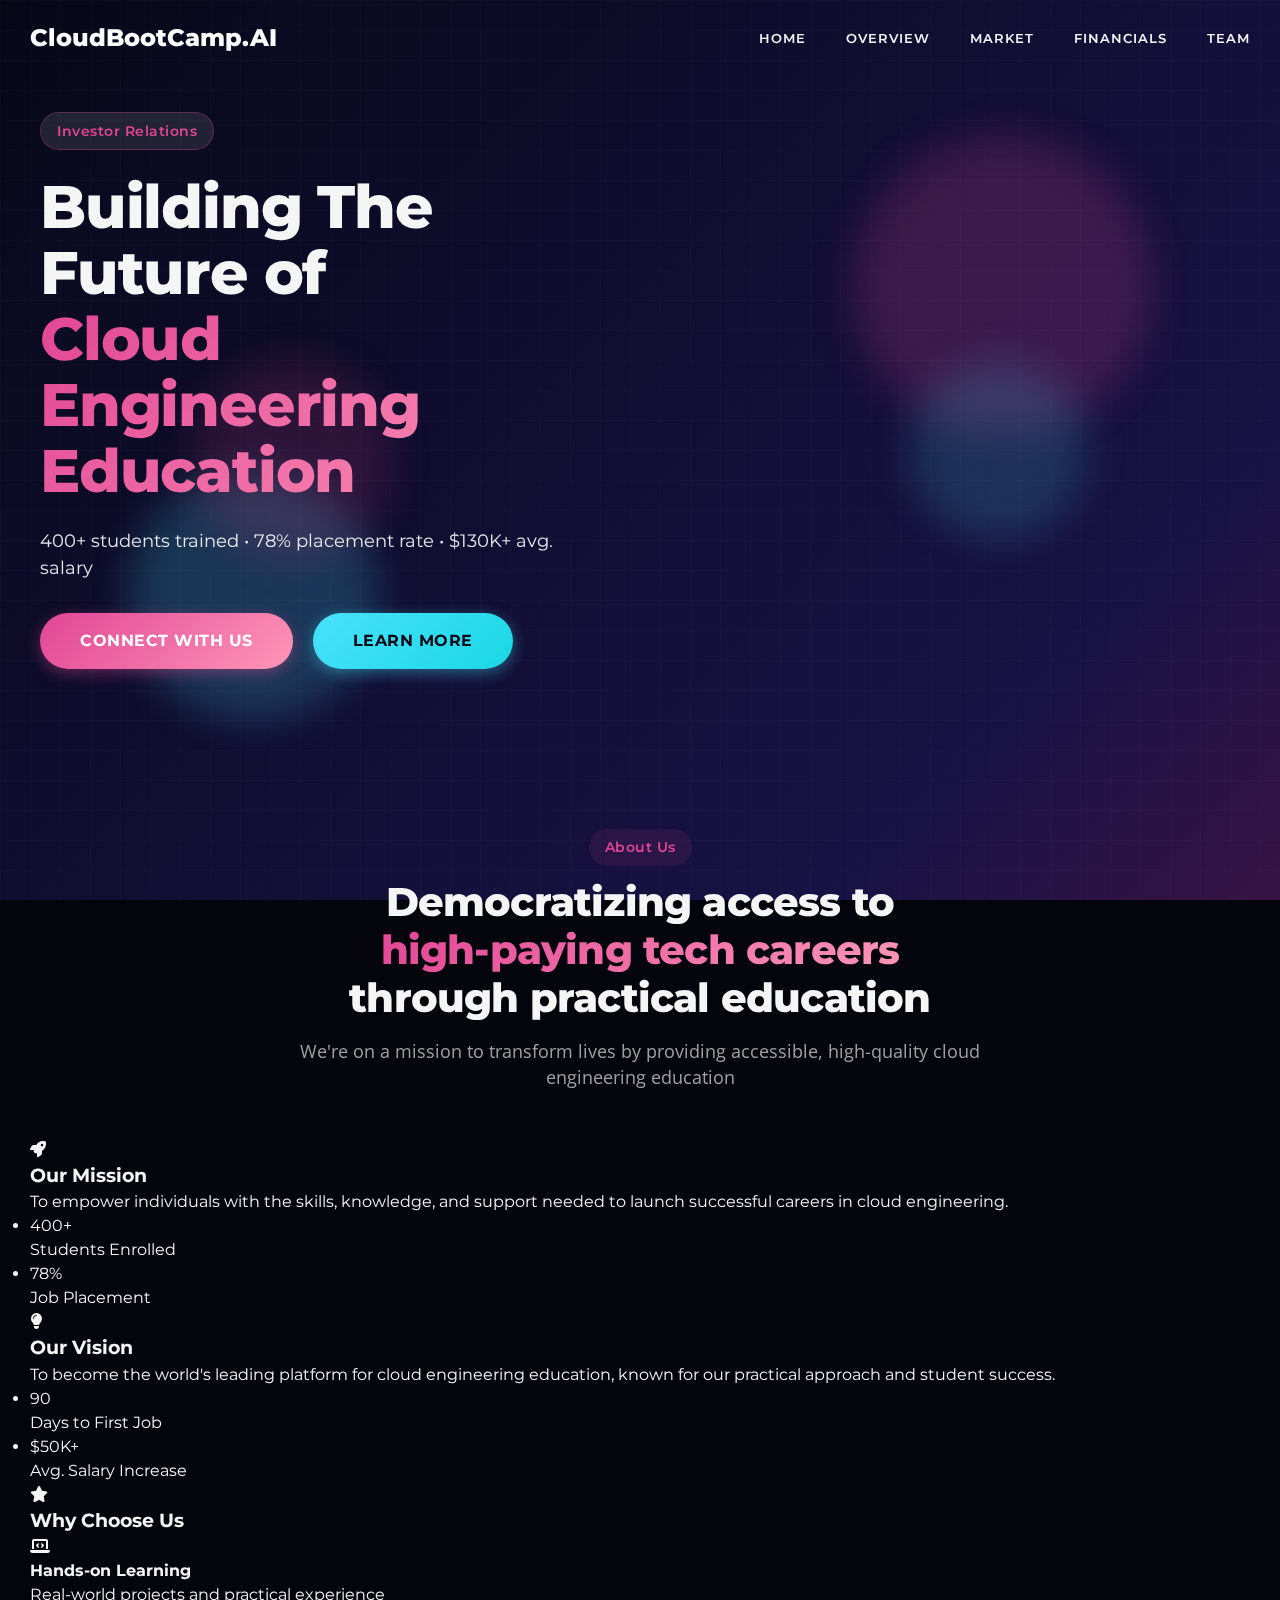
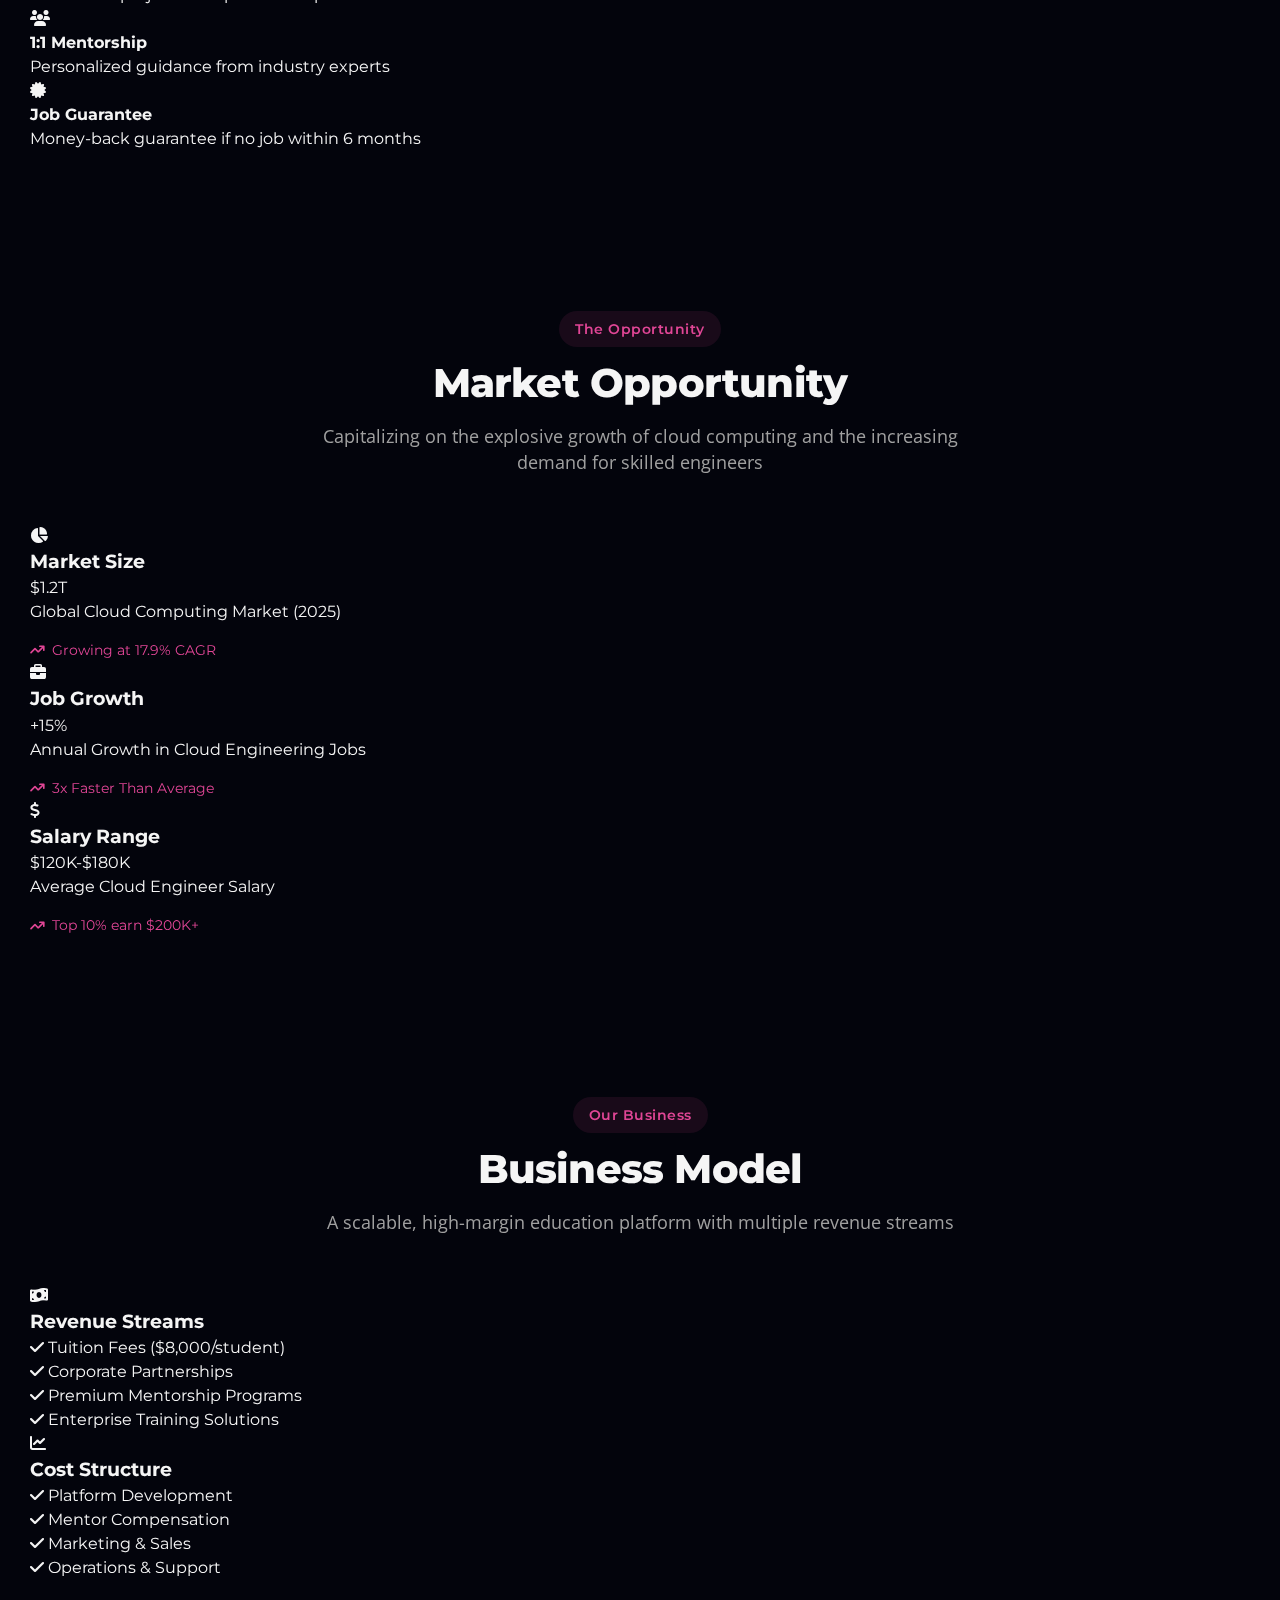
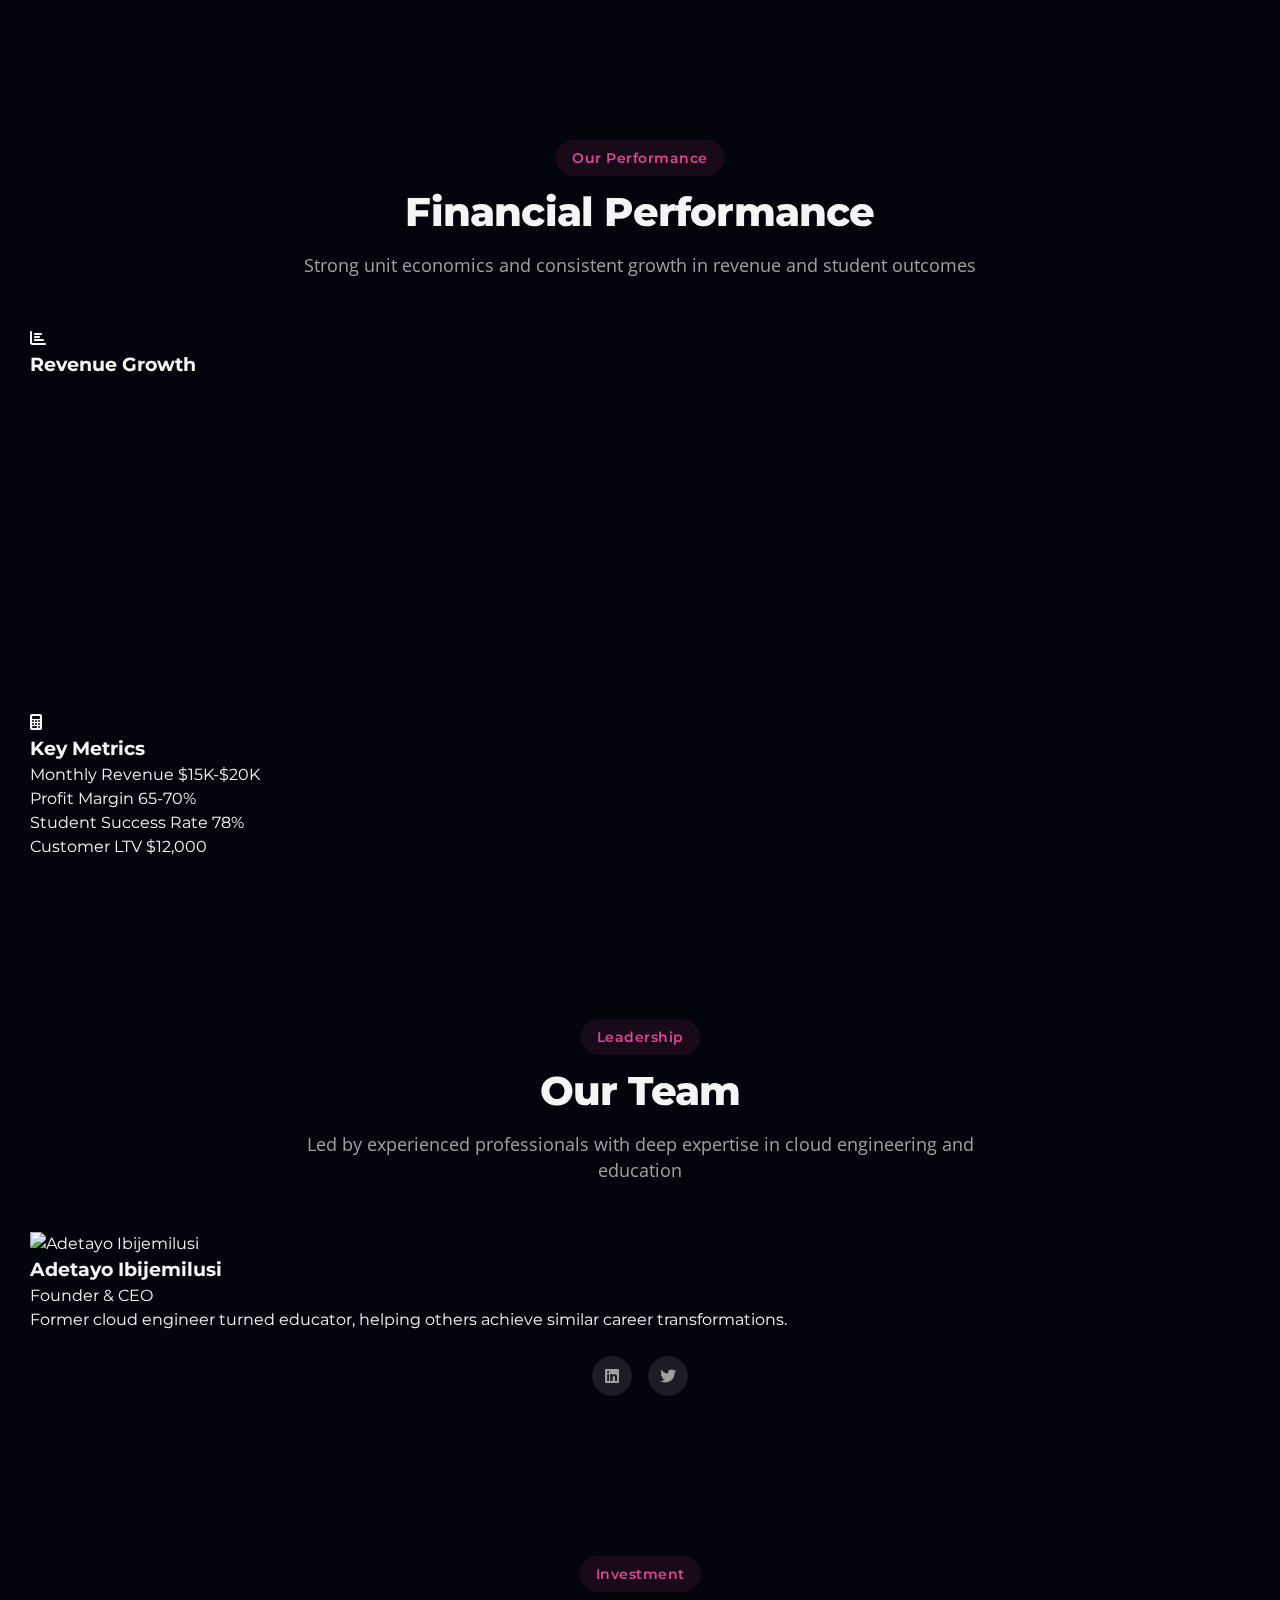
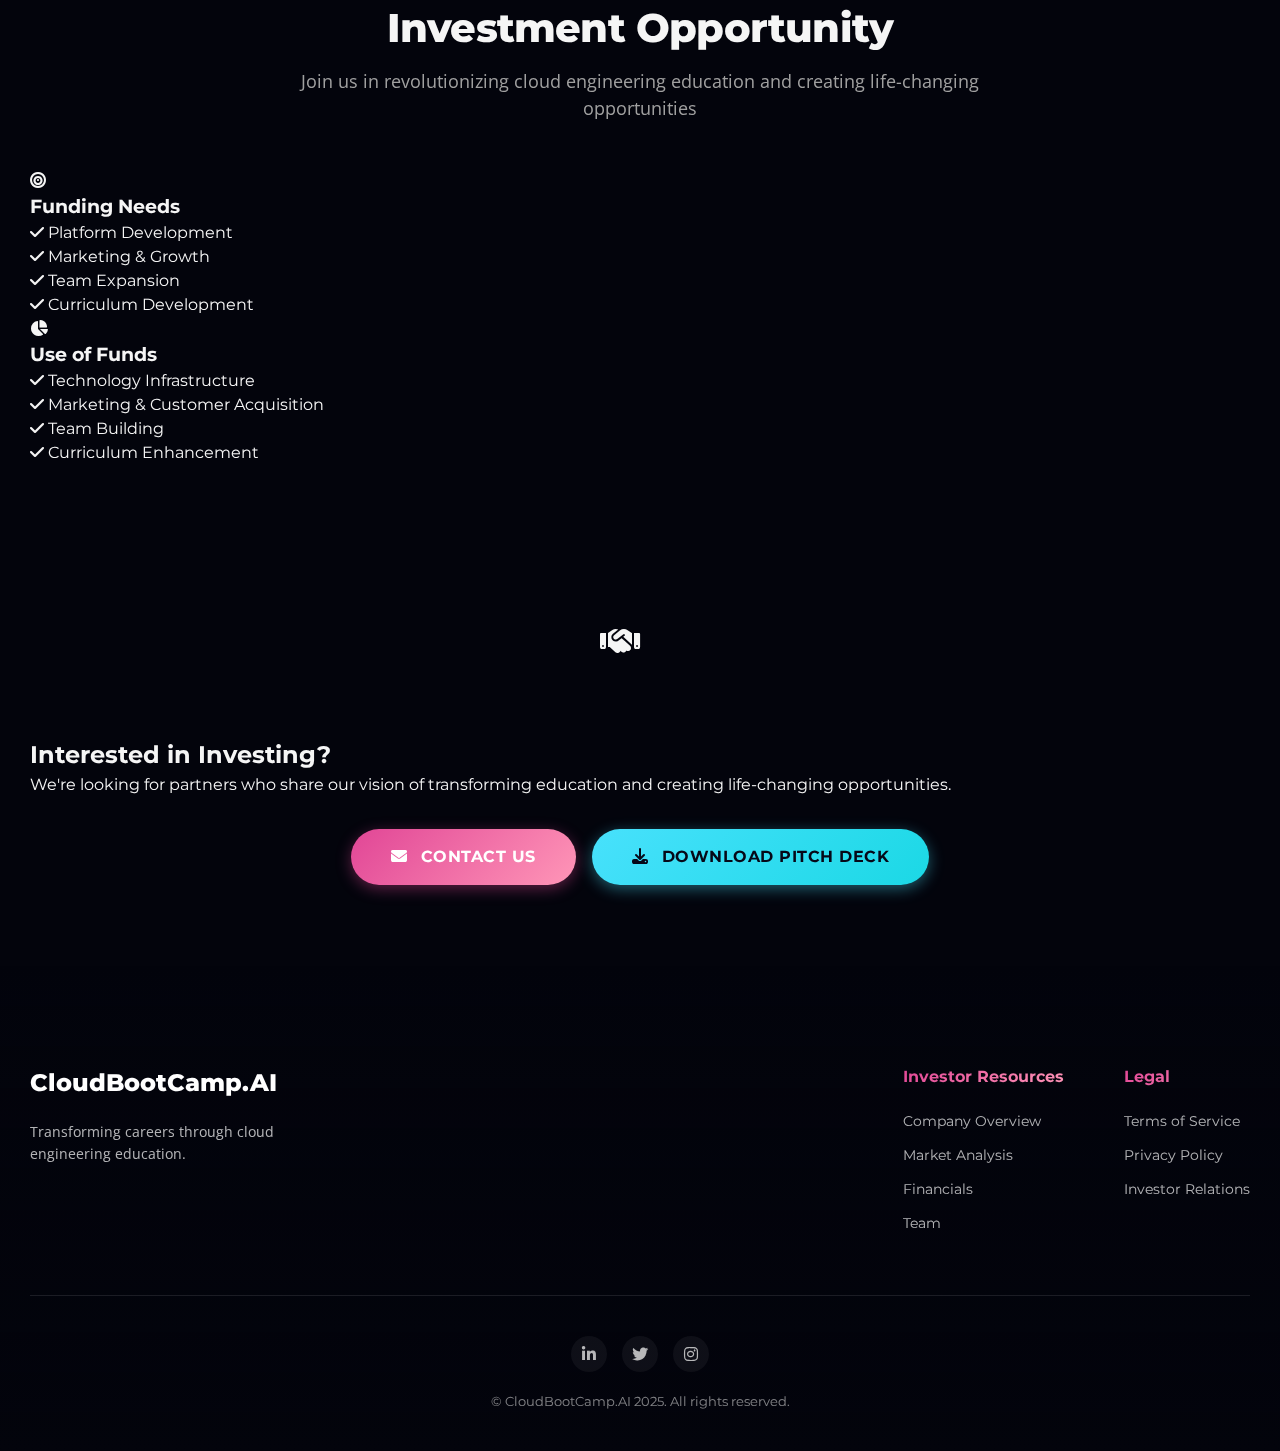
==== investors.html @ 0baf18be "revert" ====
<!DOCTYPE html>
<html lang="en">
<head>
    <meta charset="UTF-8">
    <meta name="viewport" content="width=device-width, initial-scale=1.0">
    <title>CloudBootCamp.AI - Investor Relations</title>
    
    <!-- Fonts -->
    <link rel="preconnect" href="https://fonts.googleapis.com">
    <link rel="preconnect" href="https://fonts.gstatic.com" crossorigin>
    <link href="https://fonts.googleapis.com/css2?family=Montserrat:wght@400;500;600;700;800;900&family=Open+Sans:wght@400;500;600;700&display=swap" rel="stylesheet">
    <link rel="stylesheet" href="https://cdnjs.cloudflare.com/ajax/libs/font-awesome/6.4.0/css/all.min.css">
    
    <!-- Styles -->
    <link rel="stylesheet" href="styles.css">
    <script src="https://cdn.jsdelivr.net/npm/chart.js"></script>
    
    <!-- Scripts -->
    <script src="https://cdnjs.cloudflare.com/ajax/libs/gsap/3.12.2/gsap.min.js" defer></script>
    <script src="https://cdnjs.cloudflare.com/ajax/libs/gsap/3.12.2/ScrollTrigger.min.js" defer></script>
    <script src="script.js" defer></script>
</head>
<body>
    <!-- Background Elements -->
    <div class="gradient-bg"></div>
    <div class="grid-background"></div>
    
    <!-- Floating Shapes -->
    <div class="shape shape-1"></div>
    <div class="shape shape-2"></div>
    <div class="shape shape-3"></div>
    <div class="shape shape-4"></div>

    <!-- Header -->
    <header class="header">
        <div class="container">
            <a href="/" class="logo">
                <span>CloudBootCamp.AI</span>
            </a>

            <nav class="nav">
                <ul class="nav-list">
                    <li><a href="/" class="nav-link">HOME</a></li>
                    <li><a href="#overview" class="nav-link">OVERVIEW</a></li>
                    <li><a href="#market" class="nav-link">MARKET</a></li>
                    <li><a href="#financials" class="nav-link">FINANCIALS</a></li>
                    <li><a href="#team" class="nav-link">TEAM</a></li>
                </ul>
            </nav>

            <button class="mobile-menu" aria-label="Toggle Menu">
                <span></span>
                <span></span>
                <span></span>
            </button>
        </div>
    </header>

    <!-- Hero Section -->
    <section class="hero">
        <div class="container">
            <div class="hero-content">
                <div class="hero-text">
                    <div class="hero-badge">Investor Relations</div>
                    <h1 class="hero-title">
                        Building The Future of<br>
                        <span class="gradient-text">Cloud Engineering Education</span>
                    </h1>
                    <p class="hero-subtitle">
                        400+ students trained • 78% placement rate • $130K+ avg. salary
                    </p>
                    <div class="hero-cta">
                        <a href="#contact" class="btn btn-primary btn-large">Connect With Us</a>
                        <a href="#overview" class="btn btn-secondary btn-large">Learn More</a>
                    </div>
                </div>
            </div>
        </div>
    </section>

    <!-- Overview Section -->
    <section id="overview" class="section">
        <div class="container">
            <div class="section-header">
                <span class="section-badge">About Us</span>
                <h2 class="section-title">
                    Democratizing access to<br>
                    <span class="gradient-text">high-paying tech careers</span><br>
                    through practical education
                </h2>
                <p class="section-subtitle">
                    We're on a mission to transform lives by providing accessible, high-quality cloud engineering education
                </p>
            </div>

            <div class="overview-grid">
                <div class="overview-card">
                    <div class="card-header">
                        <div class="card-icon">
                            <i class="fas fa-rocket"></i>
                        </div>
                        <h3>Our Mission</h3>
                    </div>
                    <div class="card-content">
                        <p>To empower individuals with the skills, knowledge, and support needed to launch successful careers in cloud engineering.</p>
                        <div class="card-metrics">
                            <li>
                                <div class="metric">400+</div>
                                <div class="label">Students Enrolled</div>
                            </li>
                            <li>
                                <div class="metric">78%</div>
                                <div class="label">Job Placement</div>
                            </li>
                        </div>
                    </div>
                </div>

                <div class="overview-card">
                    <div class="card-header">
                        <div class="card-icon">
                            <i class="fas fa-lightbulb"></i>
                        </div>
                        <h3>Our Vision</h3>
                    </div>
                    <div class="card-content">
                        <p>To become the world's leading platform for cloud engineering education, known for our practical approach and student success.</p>
                        <div class="card-metrics">
                            <li>
                                <div class="metric">90</div>
                                <div class="label">Days to First Job</div>
                            </li>
                            <li>
                                <div class="metric">$50K+</div>
                                <div class="label">Avg. Salary Increase</div>
                            </li>
                        </div>
                    </div>
                </div>

                <div class="overview-card">
                    <div class="card-header">
                        <div class="card-icon">
                            <i class="fas fa-star"></i>
                        </div>
                        <h3>Why Choose Us</h3>
                    </div>
                    <div class="card-content">
                        <div class="differentiator-list">
                            <div class="differentiator-item">
                                <div class="differentiator-icon">
                                    <i class="fas fa-laptop-code"></i>
                                </div>
                                <div class="differentiator-info">
                                    <h4>Hands-on Learning</h4>
                                    <p>Real-world projects and practical experience</p>
                                </div>
                            </div>
                            <div class="differentiator-item">
                                <div class="differentiator-icon">
                                    <i class="fas fa-users"></i>
                                </div>
                                <div class="differentiator-info">
                                    <h4>1:1 Mentorship</h4>
                                    <p>Personalized guidance from industry experts</p>
                                </div>
                            </div>
                            <div class="differentiator-item">
                                <div class="differentiator-icon">
                                    <i class="fas fa-certificate"></i>
                                </div>
                                <div class="differentiator-info">
                                    <h4>Job Guarantee</h4>
                                    <p>Money-back guarantee if no job within 6 months</p>
                                </div>
                            </div>
                        </div>
                    </div>
                </div>
            </div>
        </div>
    </section>

    <!-- Market Opportunity -->
    <section id="market" class="section">
        <div class="container">
            <div class="section-header">
                <span class="section-badge">The Opportunity</span>
                <h2 class="section-title">Market Opportunity</h2>
                <p class="section-subtitle">Capitalizing on the explosive growth of cloud computing and the increasing demand for skilled engineers</p>
            </div>
            
            <div class="market-grid">
                <div class="market-card">
                    <div class="card-icon">
                        <i class="fas fa-chart-pie"></i>
                    </div>
                    <h3>Market Size</h3>
                    <p class="market-value">$1.2T</p>
                    <p class="market-label">Global Cloud Computing Market (2025)</p>
                    <div class="market-trend">
                        <i class="fas fa-arrow-trend-up"></i>
                        <span>Growing at 17.9% CAGR</span>
                    </div>
                </div>
                
                <div class="market-card">
                    <div class="card-icon">
                        <i class="fas fa-briefcase"></i>
                    </div>
                    <h3>Job Growth</h3>
                    <p class="market-value">+15%</p>
                    <p class="market-label">Annual Growth in Cloud Engineering Jobs</p>
                    <div class="market-trend">
                        <i class="fas fa-arrow-trend-up"></i>
                        <span>3x Faster Than Average</span>
                    </div>
                </div>
                
                <div class="market-card">
                    <div class="card-icon">
                        <i class="fas fa-dollar-sign"></i>
                    </div>
                    <h3>Salary Range</h3>
                    <p class="market-value">$120K-$180K</p>
                    <p class="market-label">Average Cloud Engineer Salary</p>
                    <div class="market-trend">
                        <i class="fas fa-arrow-trend-up"></i>
                        <span>Top 10% earn $200K+</span>
                    </div>
                </div>
            </div>
        </div>
    </section>

    <!-- Business Model -->
    <section id="business" class="section">
        <div class="container">
            <div class="section-header">
                <span class="section-badge">Our Business</span>
                <h2 class="section-title">Business Model</h2>
                <p class="section-subtitle">A scalable, high-margin education platform with multiple revenue streams</p>
            </div>
            
            <div class="business-model-grid">
                <div class="model-card">
                    <div class="card-icon">
                        <i class="fas fa-money-bill-wave"></i>
                    </div>
                    <h3>Revenue Streams</h3>
                    <ul class="feature-list">
                        <li>
                            <i class="fas fa-check"></i>
                            <span>Tuition Fees ($8,000/student)</span>
                        </li>
                        <li>
                            <i class="fas fa-check"></i>
                            <span>Corporate Partnerships</span>
                        </li>
                        <li>
                            <i class="fas fa-check"></i>
                            <span>Premium Mentorship Programs</span>
                        </li>
                        <li>
                            <i class="fas fa-check"></i>
                            <span>Enterprise Training Solutions</span>
                        </li>
                    </ul>
                </div>
                
                <div class="model-card">
                    <div class="card-icon">
                        <i class="fas fa-chart-line"></i>
                    </div>
                    <h3>Cost Structure</h3>
                    <ul class="feature-list">
                        <li>
                            <i class="fas fa-check"></i>
                            <span>Platform Development</span>
                        </li>
                        <li>
                            <i class="fas fa-check"></i>
                            <span>Mentor Compensation</span>
                        </li>
                        <li>
                            <i class="fas fa-check"></i>
                            <span>Marketing & Sales</span>
                        </li>
                        <li>
                            <i class="fas fa-check"></i>
                            <span>Operations & Support</span>
                        </li>
                    </ul>
                </div>
            </div>
        </div>
    </section>

    <!-- Financial Performance -->
    <section id="financials" class="section">
        <div class="container">
            <div class="section-header">
                <span class="section-badge">Our Performance</span>
                <h2 class="section-title">Financial Performance</h2>
                <p class="section-subtitle">Strong unit economics and consistent growth in revenue and student outcomes</p>
            </div>
            
            <div class="financials-grid">
                <div class="financial-card wide">
                    <div class="card-icon">
                        <i class="fas fa-chart-bar"></i>
                    </div>
                    <h3>Revenue Growth</h3>
                    <div class="financial-chart">
                        <canvas id="revenueChart"></canvas>
                    </div>
                </div>
                
                <div class="financial-card">
                    <div class="card-icon">
                        <i class="fas fa-calculator"></i>
                    </div>
                    <h3>Key Metrics</h3>
                    <ul class="metrics-list">
                        <li>
                            <span class="metric-label">Monthly Revenue</span>
                            <span class="metric-value">$15K-$20K</span>
                        </li>
                        <li>
                            <span class="metric-label">Profit Margin</span>
                            <span class="metric-value">65-70%</span>
                        </li>
                        <li>
                            <span class="metric-label">Student Success Rate</span>
                            <span class="metric-value">78%</span>
                        </li>
                        <li>
                            <span class="metric-label">Customer LTV</span>
                            <span class="metric-value">$12,000</span>
                        </li>
                    </ul>
                </div>
            </div>
        </div>
    </section>

    <!-- Team -->
    <section id="team" class="section">
        <div class="container">
            <div class="section-header">
                <span class="section-badge">Leadership</span>
                <h2 class="section-title">Our Team</h2>
                <p class="section-subtitle">Led by experienced professionals with deep expertise in cloud engineering and education</p>
            </div>
            
            <div class="team-grid">
                <div class="team-card">
                    <div class="team-avatar">
                        <img src="https://via.placeholder.com/300x300" alt="Adetayo Ibijemilusi">
                    </div>
                    <h3>Adetayo Ibijemilusi</h3>
                    <p class="team-role">Founder & CEO</p>
                    <p class="team-bio">Former cloud engineer turned educator, helping others achieve similar career transformations.</p>
                    <div class="team-social">
                        <a href="https://linkedin.com" target="_blank" class="social-link">
                            <i class="fab fa-linkedin"></i>
                        </a>
                        <a href="https://twitter.com" target="_blank" class="social-link">
                            <i class="fab fa-twitter"></i>
                        </a>
                    </div>
                </div>
            </div>
        </div>
    </section>

    <!-- Investment Opportunity -->
    <section id="investment" class="section">
        <div class="container">
            <div class="section-header">
                <span class="section-badge">Investment</span>
                <h2 class="section-title">Investment Opportunity</h2>
                <p class="section-subtitle">Join us in revolutionizing cloud engineering education and creating life-changing opportunities</p>
            </div>
            
            <div class="investment-grid">
                <div class="investment-card">
                    <div class="card-icon">
                        <i class="fas fa-bullseye"></i>
                    </div>
                    <h3>Funding Needs</h3>
                    <ul class="feature-list">
                        <li>
                            <i class="fas fa-check"></i>
                            <span>Platform Development</span>
                        </li>
                        <li>
                            <i class="fas fa-check"></i>
                            <span>Marketing & Growth</span>
                        </li>
                        <li>
                            <i class="fas fa-check"></i>
                            <span>Team Expansion</span>
                        </li>
                        <li>
                            <i class="fas fa-check"></i>
                            <span>Curriculum Development</span>
                        </li>
                    </ul>
                </div>
                
                <div class="investment-card">
                    <div class="card-icon">
                        <i class="fas fa-chart-pie"></i>
                    </div>
                    <h3>Use of Funds</h3>
                    <ul class="feature-list">
                        <li>
                            <i class="fas fa-check"></i>
                            <span>Technology Infrastructure</span>
                        </li>
                        <li>
                            <i class="fas fa-check"></i>
                            <span>Marketing & Customer Acquisition</span>
                        </li>
                        <li>
                            <i class="fas fa-check"></i>
                            <span>Team Building</span>
                        </li>
                        <li>
                            <i class="fas fa-check"></i>
                            <span>Curriculum Enhancement</span>
                        </li>
                    </ul>
                </div>
            </div>
        </div>
    </section>

    <!-- Contact Section -->
    <section id="contact" class="section">
        <div class="container">
            <div class="contact-card">
                <div class="card-icon large">
                    <i class="fas fa-handshake"></i>
                </div>
                <h2>Interested in Investing?</h2>
                <p>We're looking for partners who share our vision of transforming education and creating life-changing opportunities.</p>
                <div class="contact-actions">
                    <a href="mailto:michaeltayo96@outlook.com" class="btn btn-primary btn-large">
                        <i class="fas fa-envelope"></i>
                        Contact Us
                    </a>
                    <a href="#" class="btn btn-secondary btn-large">
                        <i class="fas fa-download"></i>
                        Download Pitch Deck
                    </a>
                </div>
            </div>
        </div>
    </section>

    <!-- Footer -->
    <footer class="footer">
        <div class="container">
            <div class="footer-content">
                <div class="footer-logo">
                    <a href="/" class="logo">
                        <span>CloudBootCamp.AI</span>
                    </a>
                    <p>Transforming careers through cloud engineering education.</p>
                </div>
                
                <div class="footer-links">
                    <div class="footer-links-column">
                        <h4>Investor Resources</h4>
                        <ul>
                            <li><a href="#overview">Company Overview</a></li>
                            <li><a href="#market">Market Analysis</a></li>
                            <li><a href="#financials">Financials</a></li>
                            <li><a href="#team">Team</a></li>
                        </ul>
                    </div>
                    
                    <div class="footer-links-column">
                        <h4>Legal</h4>
                        <ul>
                            <li><a href="#">Terms of Service</a></li>
                            <li><a href="#">Privacy Policy</a></li>
                            <li><a href="#">Investor Relations</a></li>
                        </ul>
                    </div>
                </div>
            </div>
            
            <div class="footer-bottom">
                <div class="social-icons">
                    <a href="#" class="social-icon"><i class="fab fa-linkedin-in"></i></a>
                    <a href="#" class="social-icon"><i class="fab fa-twitter"></i></a>
                    <a href="#" class="social-icon"><i class="fab fa-instagram"></i></a>
                </div>
                <p>&copy; CloudBootCamp.AI 2025. All rights reserved.</p>
            </div>
        </div>
    </footer>

    <script>
        // Revenue Growth Chart
        const ctx = document.getElementById('revenueChart').getContext('2d');
        new Chart(ctx, {
            type: 'line',
            data: {
                labels: ['Jan', 'Feb', 'Mar', 'Apr', 'May', 'Jun'],
                datasets: [{
                    label: 'Monthly Revenue',
                    data: [15000, 16500, 18000, 19500, 21000, 23000],
                    borderColor: '#e14696',
                    backgroundColor: 'rgba(225, 70, 150, 0.1)',
                    fill: true,
                    tension: 0.4
                }]
            },
            options: {
                responsive: true,
                maintainAspectRatio: false,
                plugins: {
                    legend: {
                        display: false
                    }
                },
                scales: {
                    y: {
                        beginAtZero: true,
                        grid: {
                            color: 'rgba(255, 255, 255, 0.1)'
                        },
                        ticks: {
                            color: 'rgba(255, 255, 255, 0.7)'
                        }
                    },
                    x: {
                        grid: {
                            color: 'rgba(255, 255, 255, 0.1)'
                        },
                        ticks: {
                            color: 'rgba(255, 255, 255, 0.7)'
                        }
                    }
                }
            }
        });
    </script>
</body>
</html>
---- styles.css ----
/* Core Variables */
:root {
    /* Colors */
    --primary: #e14696;
    --primary-dark: #b03472;
    --secondary: #48e1fc;
    --secondary-dark: #39b4cc;
    --dark: #060818;
    --darker: #03040c;
    --light: #F5F5F5;
    --gray: #777777;
    --gray-light: #a0a0a0;
    
    /* Gradients */
    --gradient-primary: linear-gradient(135deg, #e14696 0%, #ff96b7 100%);
    --gradient-secondary: linear-gradient(135deg, #48e1fc 0%, #1bd8e5 100%);
    --gradient-dark: linear-gradient(135deg, #0c1330 0%, #131b41 100%);
    --gradient-hero: linear-gradient(135deg, #060818 0%, #191245 80%, #381344 100%);
    
    /* Typography */
    --font-primary: 'Montserrat', sans-serif;
    --font-secondary: 'Open Sans', sans-serif;
    
    /* Radius */
    --radius-sm: 6px;
    --radius-md: 10px;
    --radius-lg: 16px;
    --radius-full: 9999px;
    
    /* Shadows */
    --shadow-sm: 0 2px 10px rgba(0, 0, 0, 0.1);
    --shadow-md: 0 5px 20px rgba(0, 0, 0, 0.2);
    --shadow-lg: 0 10px 30px rgba(0, 0, 0, 0.3);
    
    /* Transitions */
    --transition-fast: 0.2s ease;
    --transition-medium: 0.3s ease;
    --transition-slow: 0.5s ease;
    
    /* Blur */
    --blur-sm: 5px;
    --blur-md: 10px;
    --blur-lg: 20px;
}

/* Reset & Base Styles */
* {
    margin: 0;
    padding: 0;
    box-sizing: border-box;
}

html {
    scroll-behavior: smooth;
    font-size: 16px;
}

body {
    font-family: var(--font-primary);
    color: var(--light);
    line-height: 1.5;
    overflow-x: hidden;
    background-color: var(--darker);
    -webkit-font-smoothing: antialiased;
    -moz-osx-font-smoothing: grayscale;
}

a {
    text-decoration: none;
    color: inherit;
}

img {
    max-width: 100%;
    height: auto;
}

ul {
    list-style: none;
}

button {
    background: none;
    border: none;
    cursor: pointer;
    font-family: inherit;
}

/* Container */
.container {
    width: 100%;
    max-width: 1300px;
    margin: 0 auto;
    padding: 0 30px;
}

/* Background Elements */
.gradient-bg {
    position: fixed;
    top: 0;
    left: 0;
    width: 100%;
    height: 100vh;
    background: var(--gradient-hero);
    z-index: -2;
}

.grid-background {
    position: fixed;
    top: 0;
    left: 0;
    width: 100%;
    height: 100%;
    background-image: linear-gradient(rgba(255, 255, 255, 0.03) 1px, transparent 1px),
                      linear-gradient(90deg, rgba(255, 255, 255, 0.03) 1px, transparent 1px);
    background-size: 30px 30px;
    opacity: 0.7;
    z-index: -1;
}

/* Floating Shapes */
.shape {
    position: fixed;
    border-radius: 50%;
    filter: blur(var(--blur-lg));
    opacity: 0.2;
    z-index: -1;
}

.shape-1 {
    top: 15%;
    right: 10%;
    width: 300px;
    height: 300px;
    background: var(--primary);
    animation: float 15s infinite alternate ease-in-out;
}

.shape-2 {
    bottom: 20%;
    left: 10%;
    width: 250px;
    height: 250px;
    background: var(--secondary);
    animation: float 20s infinite alternate-reverse ease-in-out;
}

.shape-3 {
    top: 40%;
    left: 15%;
    width: 200px;
    height: 200px;
    background: var(--primary-dark);
    animation: float 12s infinite alternate ease-in-out;
}

.shape-4 {
    bottom: 40%;
    right: 15%;
    width: 180px;
    height: 180px;
    background: var(--secondary-dark);
    animation: float 17s infinite alternate-reverse ease-in-out;
}

@keyframes float {
    0% {
        transform: translate(0, 0);
    }
    100% {
        transform: translate(50px, 30px);
    }
}

/* Gradient Text */
.gradient-text {
    background: var(--gradient-primary);
    -webkit-background-clip: text;
    background-clip: text;
    -webkit-text-fill-color: transparent;
    display: inline-block;
}

/* Buttons */
.btn {
    display: inline-block;
    font-weight: 700;
    text-transform: uppercase;
    letter-spacing: 0.5px;
    border-radius: var(--radius-full);
    transition: all var(--transition-medium);
    position: relative;
    overflow: hidden;
    padding: 12px 30px;
    text-align: center;
    border: none;
    cursor: pointer;
    font-family: var(--font-primary);
    font-size: 0.9rem;
}

.btn-primary {
    background: var(--gradient-primary);
    color: white;
    box-shadow: 0 4px 15px rgba(225, 70, 150, 0.4);
}

.btn-primary:hover {
    transform: translateY(-3px);
    box-shadow: 0 8px 25px rgba(225, 70, 150, 0.5);
}

.btn-secondary {
    background: var(--gradient-secondary);
    color: var(--dark);
    box-shadow: 0 4px 15px rgba(72, 225, 252, 0.4);
}

.btn-secondary:hover {
    transform: translateY(-3px);
    box-shadow: 0 8px 25px rgba(72, 225, 252, 0.5);
}

.btn-large {
    padding: 16px 40px;
    font-size: 1rem;
}

/* Header */
.header {
    position: fixed;
    top: 0;
    left: 0;
    width: 100%;
    z-index: 1000;
    padding: 20px 0;
    transition: all var(--transition-medium);
}

.header.scrolled {
    background: rgba(6, 8, 24, 0.8);
    backdrop-filter: blur(var(--blur-md));
    border-bottom: 1px solid rgba(255, 255, 255, 0.05);
    padding: 15px 0;
}

.header .container {
    display: flex;
    align-items: center;
    justify-content: space-between;
}

.logo {
    font-size: 1.5rem;
    font-weight: 800;
    color: white;
    display: flex;
    align-items: center;
}

.nav-list {
    display: flex;
    gap: 40px;
}

.nav-link {
    font-size: 0.8rem;
    font-weight: 600;
    letter-spacing: 1px;
    position: relative;
    padding: 5px 0;
    transition: color var(--transition-fast);
}

.nav-link:hover {
    color: var(--primary);
}

.nav-link::after {
    content: '';
    position: absolute;
    bottom: 0;
    left: 0;
    width: 0;
    height: 2px;
    background: var(--gradient-primary);
    transition: width var(--transition-medium);
}

.nav-link:hover::after {
    width: 100%;
}

.mobile-menu {
    display: none;
    flex-direction: column;
    gap: 5px;
    z-index: 1001;
}

.mobile-menu span {
    display: block;
    width: 24px;
    height: 2px;
    background-color: white;
    transition: all var(--transition-medium);
}

.mobile-menu.active span:nth-child(1) {
    transform: translateY(7px) rotate(45deg);
}

.mobile-menu.active span:nth-child(2) {
    opacity: 0;
}

.mobile-menu.active span:nth-child(3) {
    transform: translateY(-7px) rotate(-45deg);
}

/* Hero Section */
.hero {
    padding: 7rem 0 5rem;
    position: relative;
    overflow: hidden;
}

.hero-content {
    max-width: 1200px;
    margin: 0 auto;
    display: grid;
    grid-template-columns: 1fr 1fr;
    gap: 4rem;
    align-items: center;
}

.hero-text {
    max-width: 600px;
}

.hero-title {
    font-size: 3.75rem;
    line-height: 1.1;
    font-weight: 800;
    margin-bottom: 1.5rem;
    letter-spacing: -0.02em;
}

.hero-subtitle {
    font-size: 1.1rem;
    line-height: 1.5;
    color: rgba(255, 255, 255, 0.9);
    margin-bottom: 2rem;
}

.hero-stats {
    display: flex;
    align-items: center;
    gap: 40px;
    margin-bottom: 40px;
}

.stat {
    display: flex;
    flex-direction: column;
    gap: 8px;
}

.stat-value {
    font-size: 2rem;
    font-weight: 800;
    background: var(--gradient-primary);
    -webkit-background-clip: text;
    background-clip: text;
    -webkit-text-fill-color: transparent;
}

.stat-label {
    font-size: 0.75rem;
    letter-spacing: 1px;
    font-weight: 600;
    color: var(--gray-light);
}

.stars {
    color: #FFD700;
    font-size: 1.2rem;
    margin-bottom: 5px;
}

.hero-action {
    margin-bottom: 40px;
}

.featured-in {
    margin-top: 40px;
}

.featured-in p {
    font-size: 0.75rem;
    font-weight: 600;
    letter-spacing: 1px;
    color: var(--gray-light);
    margin-bottom: 15px;
}

.featured-logos {
    display: flex;
    gap: 30px;
    align-items: center;
}

.featured-logo {
    font-family: serif;
    font-weight: 700;
    color: rgba(255, 255, 255, 0.6);
    font-size: 1.1rem;
}

/* Video Wrapper */
.video-wrapper {
    position: relative;
    border-radius: var(--radius-lg);
    overflow: hidden;
    box-shadow: var(--shadow-lg);
    aspect-ratio: 16/9;
}

.video-thumbnail {
    width: 100%;
    height: 100%;
    object-fit: cover;
    transition: transform var(--transition-slow);
}

.video-play-overlay {
    position: absolute;
    top: 0;
    left: 0;
    width: 100%;
    height: 100%;
    background: rgba(0, 0, 0, 0.3);
    transition: background var(--transition-medium);
}

.play-button {
    position: absolute;
    top: 50%;
    left: 50%;
    transform: translate(-50%, -50%);
    width: 80px;
    height: 80px;
    background: var(--gradient-primary);
    border-radius: 50%;
    display: flex;
    align-items: center;
    justify-content: center;
    box-shadow: 0 0 0 10px rgba(225, 70, 150, 0.3);
    transition: all var(--transition-medium);
}

.play-button i {
    color: white;
    font-size: 1.5rem;
    transform: translateX(2px);
}

.video-wrapper:hover .video-thumbnail {
    transform: scale(1.05);
}

.video-wrapper:hover .video-play-overlay {
    background: rgba(0, 0, 0, 0.2);
}

.video-wrapper:hover .play-button {
    transform: translate(-50%, -50%) scale(1.1);
    box-shadow: 0 0 0 15px rgba(225, 70, 150, 0.2);
}

/* Video Modal */
.video-modal {
    position: fixed;
    top: 0;
    left: 0;
    width: 100%;
    height: 100%;
    background-color: rgba(0, 0, 0, 0.9);
    z-index: 2000;
    display: none;
    justify-content: center;
    align-items: center;
    opacity: 0;
    transition: opacity var(--transition-medium);
}

.video-modal.active {
    display: flex;
    opacity: 1;
}

.modal-content {
    position: relative;
    width: 90%;
    max-width: 1000px;
    transform: scale(0.95);
    transition: transform var(--transition-medium);
}

.video-modal.active .modal-content {
    transform: scale(1);
}

.modal-close {
    position: absolute;
    top: -50px;
    right: 0;
    color: white;
    font-size: 2.5rem;
    cursor: pointer;
    z-index: 1;
    transition: color var(--transition-fast);
    width: 40px;
    height: 40px;
    display: flex;
    align-items: center;
    justify-content: center;
}

.modal-close:hover {
    color: var(--primary);
}

.video-container {
    position: relative;
    padding-bottom: 56.25%;
    height: 0;
    overflow: hidden;
    border-radius: var(--radius-md);
}

.video-container iframe {
    position: absolute;
    top: 0;
    left: 0;
    width: 100%;
    height: 100%;
    border: none;
}

/* How It Works Section */
.how-it-works {
    padding: 120px 0;
    position: relative;
}

.section-title {
    font-size: 2.5rem;
    font-weight: 800;
    text-align: center;
    margin-bottom: 15px;
}

.section-subtitle {
    text-align: center;
    color: rgba(255, 255, 255, 0.8);
    margin-bottom: 70px;
    font-family: var(--font-secondary);
    font-size: 1.1rem;
}

.steps-container {
    display: grid;
    grid-template-columns: repeat(3, 1fr);
    gap: 40px;
}

.step {
    background: rgba(255, 255, 255, 0.05);
    backdrop-filter: blur(var(--blur-sm));
    border-radius: var(--radius-lg);
    padding: 40px;
    transition: transform var(--transition-medium), box-shadow var(--transition-medium);
    border: 1px solid rgba(255, 255, 255, 0.05);
    position: relative;
    overflow: hidden;
}

.step::before {
    content: '';
    position: absolute;
    inset: 0;
    background: linear-gradient(120deg, transparent, rgba(225, 70, 150, 0.1), transparent);
    opacity: 0;
    transition: opacity var(--transition-medium);
}

.step:hover {
    transform: translateY(-10px);
    box-shadow: var(--shadow-lg);
}

.step:hover::before {
    opacity: 1;
}

.step-number {
    font-size: 3.5rem;
    font-weight: 900;
    background: var(--gradient-primary);
    -webkit-background-clip: text;
    background-clip: text;
    -webkit-text-fill-color: transparent;
    margin-bottom: 20px;
    line-height: 1;
}

.step-content h3 {
    font-size: 1.5rem;
    font-weight: 700;
    margin-bottom: 15px;
}

.step-content p {
    color: rgba(255, 255, 255, 0.8);
    font-family: var(--font-secondary);
    line-height: 1.6;
}

/* Results Section */
.results {
    padding: 120px 0;
    background: rgba(0, 0, 0, 0.2);
    position: relative;
}

.results-grid {
    display: grid;
    grid-template-columns: repeat(3, 1fr);
    gap: 30px;
}

.result-item {
    background: rgba(255, 255, 255, 0.03);
    border-radius: var(--radius-lg);
    overflow: hidden;
    position: relative;
    display: flex;
    flex-direction: column;
    height: 100%;
    transition: transform var(--transition-medium);
    border: 1px solid rgba(255, 255, 255, 0.05);
}

.result-item:hover {
    transform: translateY(-10px);
}

.result-content {
    padding: 30px;
    display: flex;
    flex-direction: column;
    gap: 20px;
    flex: 1;
}

.result-earnings {
    display: flex;
    align-items: center;
    gap: 15px;
    font-weight: 600;
}

.before {
    color: var(--gray-light);
    font-size: 1.1rem;
}

.arrow {
    color: var(--primary);
}

.after {
    background: var(--gradient-primary);
    -webkit-background-clip: text;
    background-clip: text;
    -webkit-text-fill-color: transparent;
    font-size: 1.5rem;
    font-weight: 800;
}

.result-info h3 {
    font-size: 1.3rem;
    margin-bottom: 5px;
}

.result-info p {
    color: var(--gray-light);
    font-size: 0.9rem;
}

.result-item img {
    width: 100%;
    height: 250px;
    object-fit: cover;
}

/* Testimonials Section */
.testimonials {
    padding: 120px 0;
    position: relative;
}

.testimonials-slider {
    margin-bottom: 60px;
}

.testimonial-slide {
    width: 100%;
}

.video-testimonial {
    background: rgba(255, 255, 255, 0.03);
    border-radius: var(--radius-lg);
    overflow: hidden;
    display: flex;
    align-items: center;
    gap: 40px;
    padding-right: 40px;
    transition: transform var(--transition-medium);
    border: 1px solid rgba(255, 255, 255, 0.05);
}

.video-testimonial:hover {
    transform: translateY(-10px);
}

.video-testimonial .video-wrapper {
    width: 350px;
    flex-shrink: 0;
    border-radius: 0;
    border-top-right-radius: var(--radius-lg);
    border-bottom-right-radius: var(--radius-lg);
    box-shadow: none;
}

.testimonial-info {
    flex: 1;
}

.testimonial-info h3 {
    font-size: 1.8rem;
    font-weight: 700;
    margin-bottom: 5px;
}

.testimonial-role {
    color: var(--gray-light);
    font-size: 0.75rem;
    letter-spacing: 1px;
    font-weight: 600;
    margin-bottom: 20px;
}

.testimonial-revenue {
    margin-bottom: 20px;
    display: flex;
    align-items: center;
    gap: 15px;
}

.testimonial-quote {
    color: rgba(255, 255, 255, 0.8);
    font-family: var(--font-secondary);
    line-height: 1.6;
    font-style: italic;
    font-size: 1.1rem;
}

.more-testimonials {
    display: grid;
    grid-template-columns: repeat(3, 1fr);
    gap: 30px;
}

.text-testimonial {
    background: rgba(255, 255, 255, 0.03);
    border-radius: var(--radius-lg);
    padding: 30px;
    transition: transform var(--transition-medium);
    border: 1px solid rgba(255, 255, 255, 0.05);
    height: 100%;
    display: flex;
    flex-direction: column;
}

.text-testimonial:hover {
    transform: translateY(-10px);
}

.testimonial-content {
    flex: 1;
    margin-bottom: 25px;
}

.testimonial-content p {
    color: rgba(255, 255, 255, 0.8);
    font-style: italic;
    line-height: 1.6;
    font-family: var(--font-secondary);
    font-size: 1rem;
}

.testimonial-author {
    display: flex;
    align-items: center;
    gap: 15px;
}

.author-avatar {
    width: 50px;
    height: 50px;
    border-radius: 50%;
    object-fit: cover;
}

.author-info h4 {
    font-weight: 600;
    margin-bottom: 5px;
}

.author-info p {
    color: var(--gray-light);
    font-size: 0.9rem;
}

/* CTA Section */
.cta {
    padding: 120px 0;
    background: var(--gradient-primary);
    position: relative;
    overflow: hidden;
}

.cta::before {
    content: '';
    position: absolute;
    top: 0;
    left: 0;
    width: 100%;
    height: 100%;
    background-image: url("data:image/svg+xml,%3Csvg width='60' height='60' viewBox='0 0 60 60' xmlns='http://www.w3.org/2000/svg'%3E%3Cg fill='none' fill-rule='evenodd'%3E%3Cg fill='%23ffffff' fill-opacity='0.05'%3E%3Cpath d='M36 34v-4h-2v4h-4v2h4v4h2v-4h4v-2h-4zm0-30V0h-2v4h-4v2h4v4h2V6h4V4h-4zM6 34v-4H4v4H0v2h4v4h2v-4h4v-2H6zM6 4V0H4v4H0v2h4v4h2V6h4V4H6z'/%3E%3C/g%3E%3C/g%3E%3C/svg%3E");
    opacity: 0.1;
}

.cta-title {
    font-size: 2.5rem;
    font-weight: 800;
    text-align: center;
    margin-bottom: 15px;
    color: white;
}

.cta-subtitle {
    text-align: center;
    color: rgba(255, 255, 255, 0.9);
    max-width: 700px;
    margin: 0 auto 40px;
    font-family: var(--font-secondary);
    font-size: 1.1rem;
}

.cta-actions {
    display: flex;
    justify-content: center;
    margin-bottom: 20px;
}

.cta .btn-primary {
    background: white;
    color: var(--primary);
    box-shadow: 0 5px 20px rgba(0, 0, 0, 0.2);
}

.cta .btn-primary:hover {
    box-shadow: 0 8px 25px rgba(0, 0, 0, 0.3);
}

.cta-note {
    text-align: center;
    font-size: 0.9rem;
    color: rgba(255, 255, 255, 0.9);
    letter-spacing: 0.5px;
}

/* Footer */
.footer {
    padding: 100px 0 40px;
    position: relative;
    background: linear-gradient(to top, var(--darker), transparent);
}

.footer-content {
    display: flex;
    justify-content: space-between;
    margin-bottom: 60px;
}

.footer-logo {
    max-width: 300px;
}

.footer-logo .logo {
    margin-bottom: 20px;
}

.footer-logo p {
    color: rgba(255, 255, 255, 0.7);
    font-size: 0.9rem;
    font-family: var(--font-secondary);
}

.footer-links {
    display: flex;
    gap: 60px;
}

.footer-links-column h4 {
    font-size: 1rem;
    font-weight: 700;
    margin-bottom: 20px;
    background: var(--gradient-primary);
    -webkit-background-clip: text;
    background-clip: text;
    -webkit-text-fill-color: transparent;
}

.footer-links-column ul {
    display: flex;
    flex-direction: column;
    gap: 10px;
}

.footer-links-column a {
    color: rgba(255, 255, 255, 0.7);
    font-size: 0.9rem;
    transition: color var(--transition-fast);
}

.footer-links-column a:hover {
    color: var(--primary);
}

.footer-bottom {
    display: flex;
    flex-direction: column;
    align-items: center;
    gap: 20px;
    padding-top: 40px;
    border-top: 1px solid rgba(255, 255, 255, 0.1);
}

.social-icons {
    display: flex;
    gap: 15px;
}

.social-icon {
    width: 36px;
    height: 36px;
    background: rgba(255, 255, 255, 0.05);
    border-radius: 50%;
    display: flex;
    align-items: center;
    justify-content: center;
    color: rgba(255, 255, 255, 0.7);
    transition: all var(--transition-medium);
}

.social-icon:hover {
    background: var(--gradient-primary);
    color: white;
    transform: translateY(-3px);
}

.footer-bottom p {
    color: rgba(255, 255, 255, 0.5);
    font-size: 0.8rem;
    text-align: center;
}

/* Media Queries */
@media (max-width: 1200px) {
    .hero-title {
        font-size: 3rem;
    }
    
    .hero-flex {
        gap: 40px;
    }
    
    .steps-container,
    .results-grid,
    .more-testimonials {
        gap: 20px;
    }
    
    .video-testimonial {
        padding-right: 30px;
        gap: 30px;
    }
    
    .video-testimonial .video-wrapper {
        width: 300px;
    }
}

@media (max-width: 992px) {
    .container {
        padding: 0 20px;
    }
    
    .hero {
        padding: 150px 0 80px;
    }
    
    .hero-flex {
        flex-direction: column;
        text-align: center;
    }
    
    .hero-content,
    .hero-video {
        max-width: 100%;
    }
    
    .hero-stats {
        justify-content: center;
    }
    
    .featured-logos {
        justify-content: center;
    }
    
    .steps-container {
        grid-template-columns: repeat(2, 1fr);
    }
    
    .results-grid,
    .more-testimonials {
        grid-template-columns: repeat(2, 1fr);
    }
    
    .video-testimonial {
        flex-direction: column;
        padding: 0;
        padding-bottom: 30px;
    }
    
    .video-testimonial .video-wrapper {
        width: 100%;
        border-radius: 0;
    }
    
    .testimonial-info {
        padding: 0 30px;
    }
    
    .footer-content {
        flex-direction: column;
        gap: 40px;
    }
    
    .footer-logo {
        max-width: 100%;
        text-align: center;
    }
    
    .footer-links {
        justify-content: space-around;
        width: 100%;
    }
}

@media (max-width: 768px) {
    .nav {
        position: fixed;
        top: 0;
        right: -100%;
        width: 250px;
        height: 100vh;
        background: rgba(6, 8, 24, 0.95);
        backdrop-filter: blur(var(--blur-md));
        padding: 80px 40px;
        display: flex;
        flex-direction: column;
        z-index: 1000;
        transition: right var(--transition-medium);
    }
    
    .nav.active {
        right: 0;
    }
    
    .nav-list {
        flex-direction: column;
        align-items: flex-start;
    }
    
    .mobile-menu {
        display: flex;
    }
    
    .hero-title {
        font-size: 2.5rem;
    }
    
    .hero-subtitle {
        font-size: 1.1rem;
    }
    
    .hero-stats {
        flex-direction: column;
        gap: 30px;
    }
    
    .featured-logos {
        flex-wrap: wrap;
    }
    
    .steps-container,
    .results-grid,
    .more-testimonials {
        grid-template-columns: 1fr;
    }
    
    .section-title {
        font-size: 2rem;
    }
    
    .cta-title {
        font-size: 2rem;
    }
    
    .footer-links {
        flex-direction: column;
        gap: 30px;
        align-items: center;
        text-align: center;
    }
    
    .footer-links-column {
        width: 100%;
    }
}

@media (max-width: 480px) {
    .container {
        padding: 0 15px;
    }
    
    .hero-title {
        font-size: 2rem;
    }
    
    .hero-subtitle {
        font-size: 1rem;
    }
    
    .featured-logos {
        gap: 15px;
    }
    
    .btn-large {
        padding: 14px 30px;
    }
    
    .step {
        padding: 30px 20px;
    }
    
    .text-testimonial {
        padding: 25px 20px;
    }
}

/* Stats Grid Layout */
.stats-grid {
    display: grid;
    grid-template-columns: repeat(2, 1fr);
    gap: 1rem;
    margin: 0;
    padding: 0;
}

/* Section Spacing */
.section {
    padding: 5rem 0;
}

.section-header {
    margin-bottom: 3rem;
    max-width: 800px;
    margin-left: auto;
    margin-right: auto;
}

.section-title {
    font-size: 2.5rem;
    line-height: 1.2;
    margin-bottom: 1rem;
    letter-spacing: -0.02em;
}

.section-subtitle {
    font-size: 1.1rem;
    line-height: 1.5;
    color: rgba(255, 255, 255, 0.7);
}

/* Grid Layouts */
.features-grid {
    display: grid;
    grid-template-columns: repeat(auto-fit, minmax(280px, 1fr));
    gap: 1.5rem;
    margin: 0;
}

.feature-card {
    background: rgba(255, 255, 255, 0.03);
    border-radius: 12px;
    padding: 1.5rem;
    height: 100%;
    display: flex;
    flex-direction: column;
    gap: 1rem;
    backdrop-filter: blur(10px);
    border: 1px solid rgba(255, 255, 255, 0.05);
}

/* Responsive Adjustments */
@media (max-width: 1024px) {
    .hero-content {
        grid-template-columns: 1fr;
        text-align: center;
        gap: 2rem;
    }

    .hero-text {
        max-width: 100%;
    }

    .stats-grid {
        grid-template-columns: repeat(2, 1fr);
    }
}

@media (max-width: 768px) {
    .hero {
        padding: 6rem 0 4rem;
    }

    .hero-title {
        font-size: 3rem;
    }

    .section {
        padding: 4rem 0;
    }

    .section-title {
        font-size: 2.25rem;
    }
}

@media (max-width: 480px) {
    .stats-grid {
        grid-template-columns: 1fr;
    }

    .hero-title {
        font-size: 2.5rem;
    }
}

/* Investor Page Specific Styles */
.hero-badge {
    display: inline-block;
    background: rgba(255, 255, 255, 0.1);
    padding: 8px 16px;
    border-radius: var(--radius-full);
    font-size: 0.85rem;
    font-weight: 600;
    margin-bottom: 1.5rem;
    color: var(--primary);
    border: 1px solid rgba(225, 70, 150, 0.3);
    letter-spacing: 0.5px;
}

.highlight {
    color: var(--primary);
    font-weight: 600;
}

.hero-cta {
    display: flex;
    gap: 1.25rem;
    margin-top: 2rem;
}

.section-header {
    text-align: center;
    margin-bottom: 3rem;
}

.section-badge {
    display: inline-block;
    background: rgba(225, 70, 150, 0.1);
    color: var(--primary);
    padding: 8px 16px;
    border-radius: var(--radius-full);
    font-size: 0.85rem;
    font-weight: 600;
    margin-bottom: 0.75rem;
    letter-spacing: 0.5px;
}

.section-subtitle {
    color: var(--gray-light);
    font-size: 1.1rem;
    max-width: 700px;
    margin: 0.75rem auto 0;
    line-height: 1.5;
}

/* Market Trends */
.market-trend {
    display: flex;
    align-items: center;
    gap: 0.5rem;
    margin-top: 1rem;
    color: var(--primary);
    font-size: 0.9rem;
}

.market-trend i {
    font-size: 0.8rem;
}

/* Financial Card Modifications */
.financial-card.wide {
    grid-column: span 2;
}

.financial-chart {
    height: 300px;
    margin-top: 2rem;
    position: relative;
}

/* Team Modifications */
.team-social {
    display: flex;
    gap: 1rem;
    justify-content: center;
    margin-top: 1.5rem;
}

.social-link {
    width: 40px;
    height: 40px;
    border-radius: 50%;
    background: rgba(255, 255, 255, 0.1);
    display: flex;
    align-items: center;
    justify-content: center;
    color: var(--gray-light);
    transition: all var(--transition-medium);
}

.social-link:hover {
    background: var(--gradient-primary);
    color: white;
    transform: translateY(-3px);
}

/* Contact Modifications */
.card-icon.large {
    width: 80px;
    height: 80px;
    margin: 0 auto 2rem;
}

.card-icon.large i {
    font-size: 2rem;
}

.contact-actions {
    display: flex;
    gap: 1rem;
    justify-content: center;
    margin-top: 2rem;
}

.contact-actions .btn i {
    margin-right: 0.5rem;
}

/* Responsive Adjustments */
@media (max-width: 992px) {
    .financial-card.wide {
        grid-column: auto;
    }
    
    .contact-actions {
        flex-direction: column;
    }
}

@media (max-width: 768px) {
    .market-grid,
    .business-model-grid,
    .investment-grid {
        grid-template-columns: 1fr;
    }
    
    .team-grid {
        grid-template-columns: repeat(auto-fit, minmax(250px, 1fr));
    }
    
    .hero-cta {
        flex-direction: column;
    }
}

/* Animation Classes */
.fade-up {
    opacity: 0;
    transform: translateY(20px);
    transition: all 0.6s ease;
}

.fade-up.visible {
    opacity: 1;
    transform: translateY(0);
}

.scale-in {
    opacity: 0;
    transform: scale(0.95);
    transition: all 0.6s ease;
}

.scale-in.visible {
    opacity: 1;
    transform: scale(1);
}
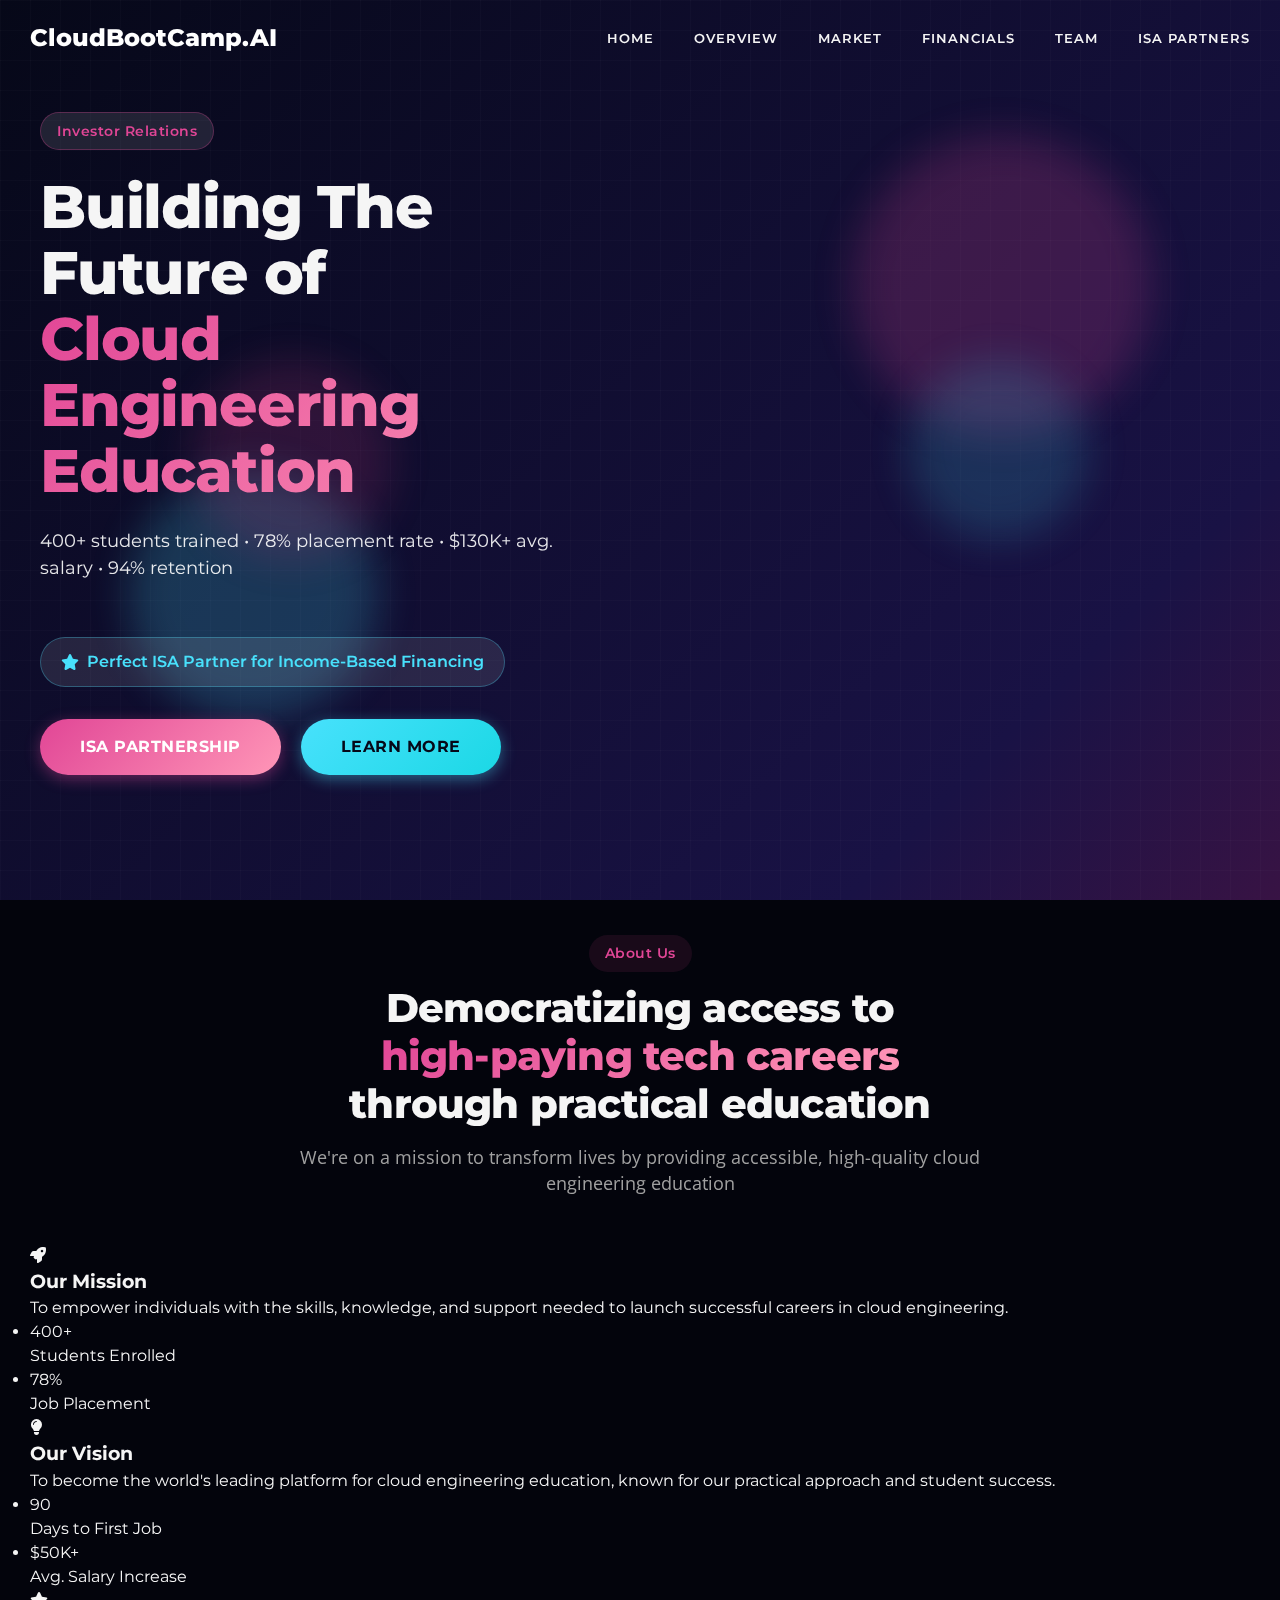
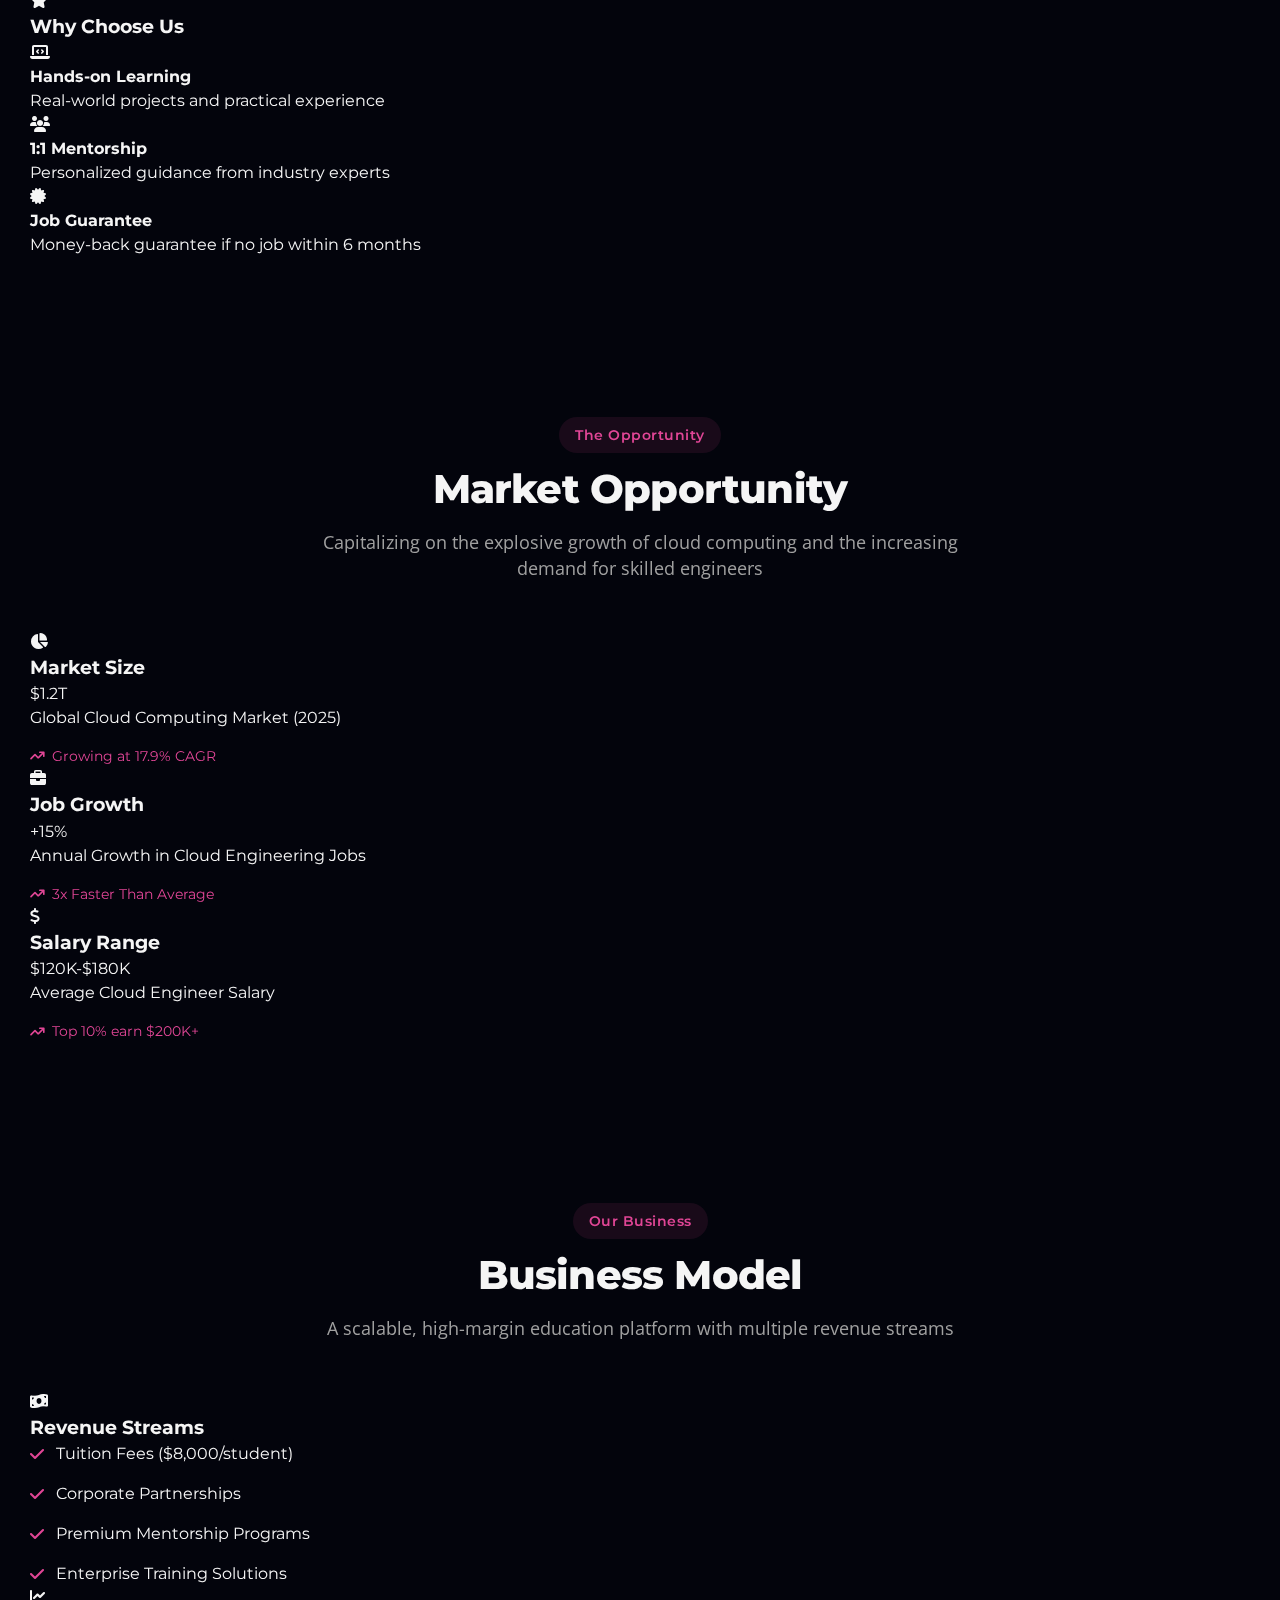
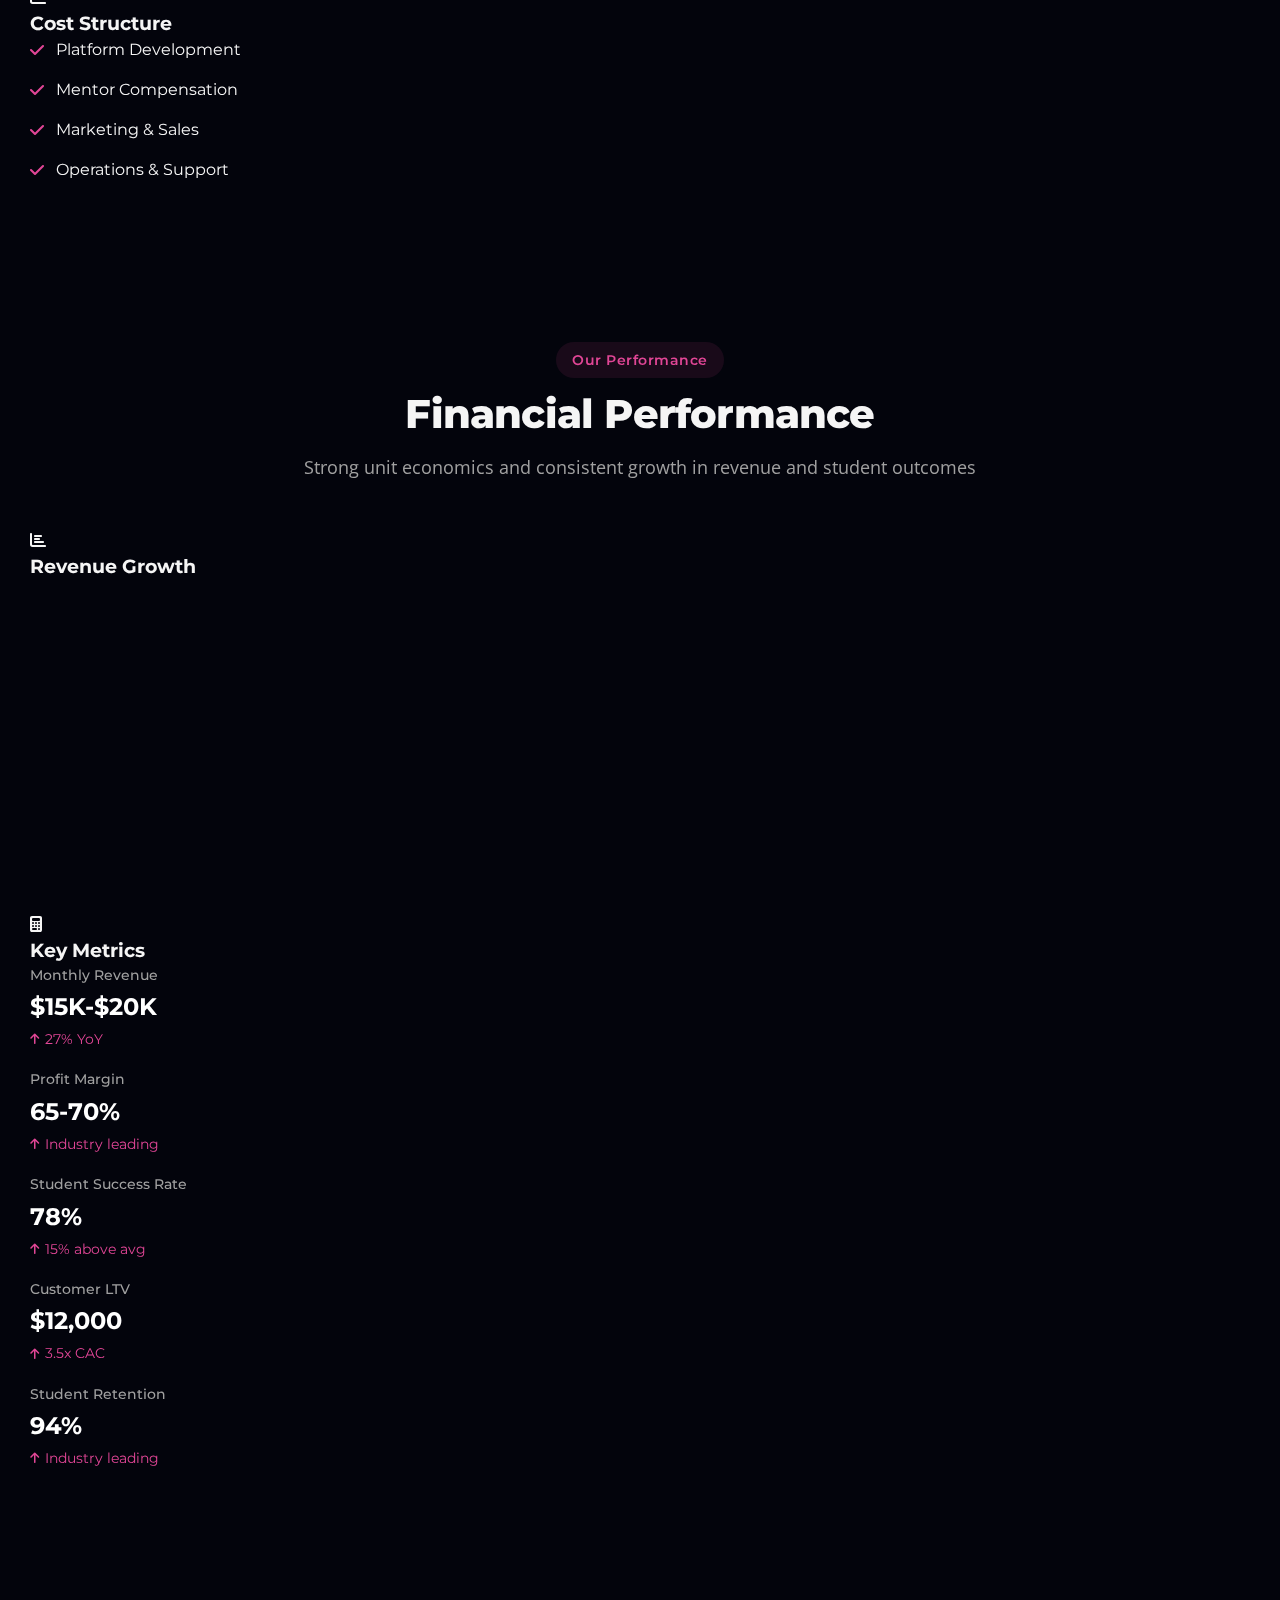
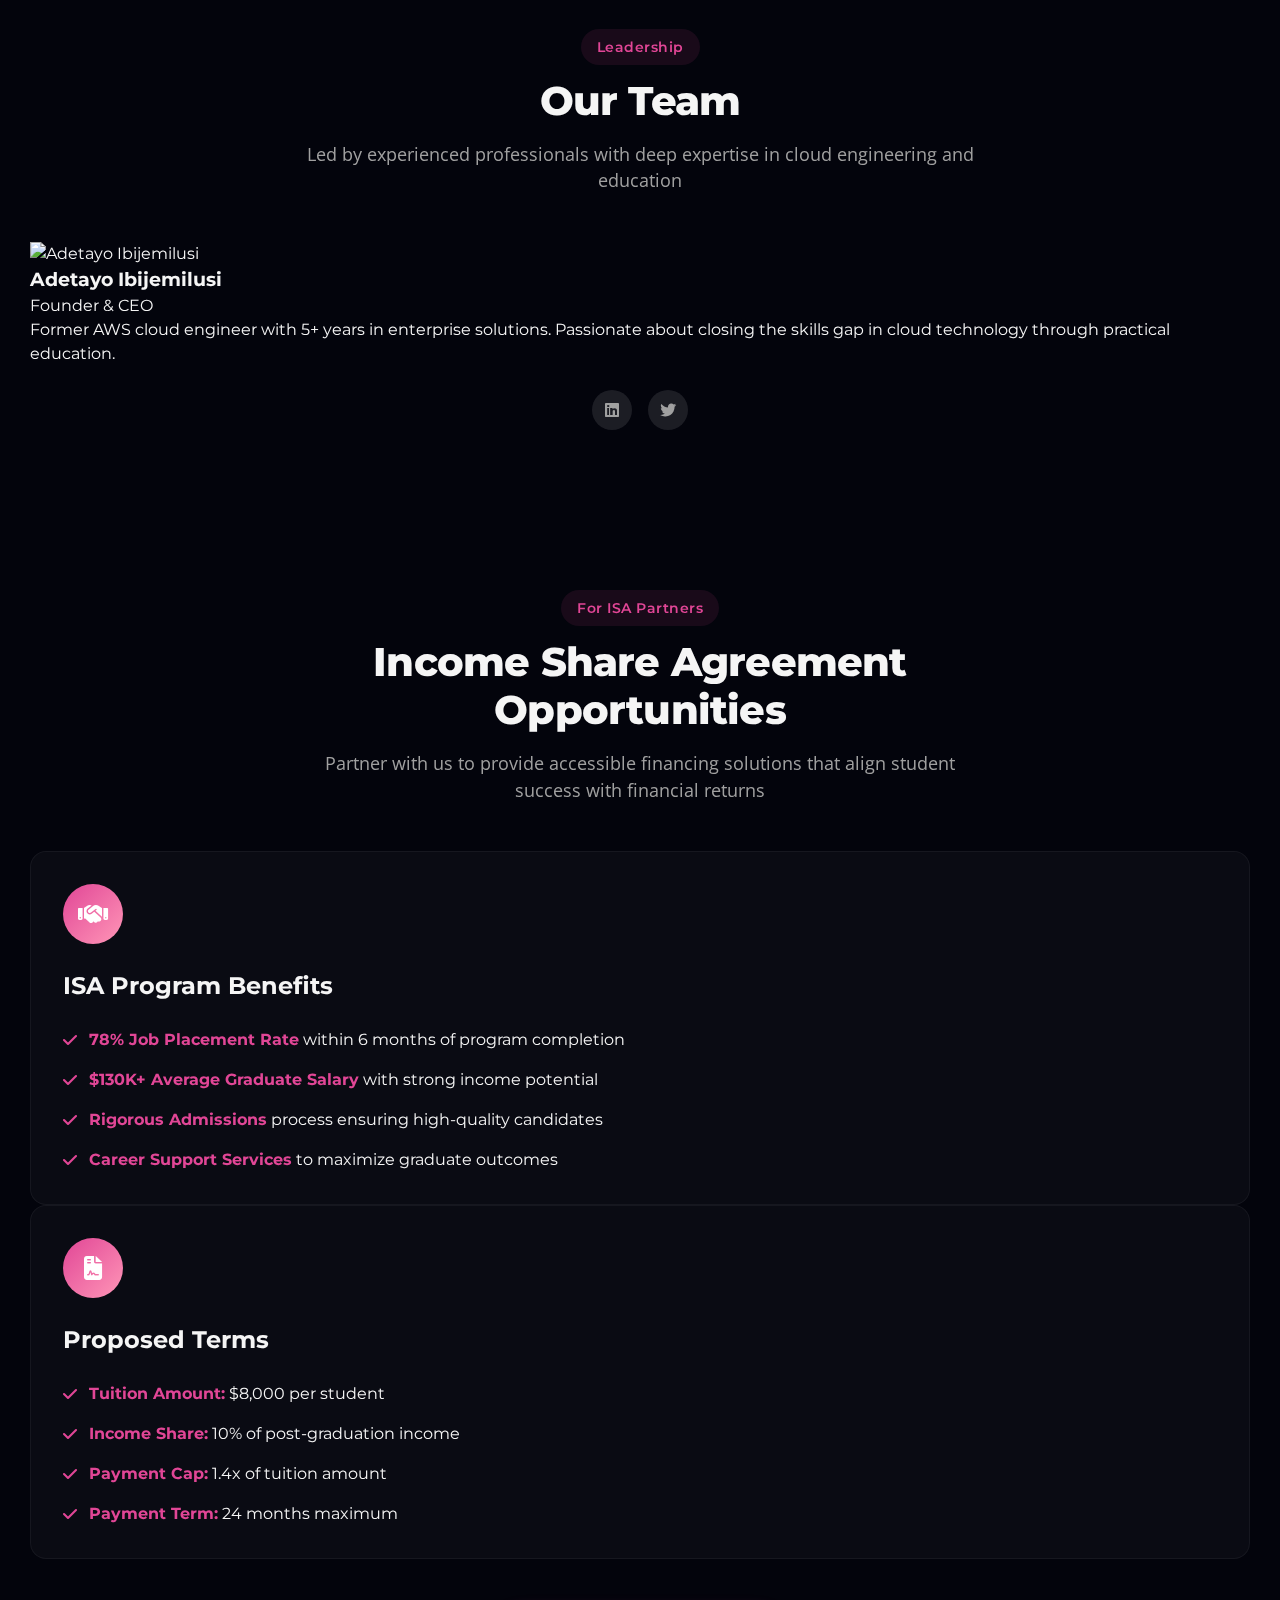
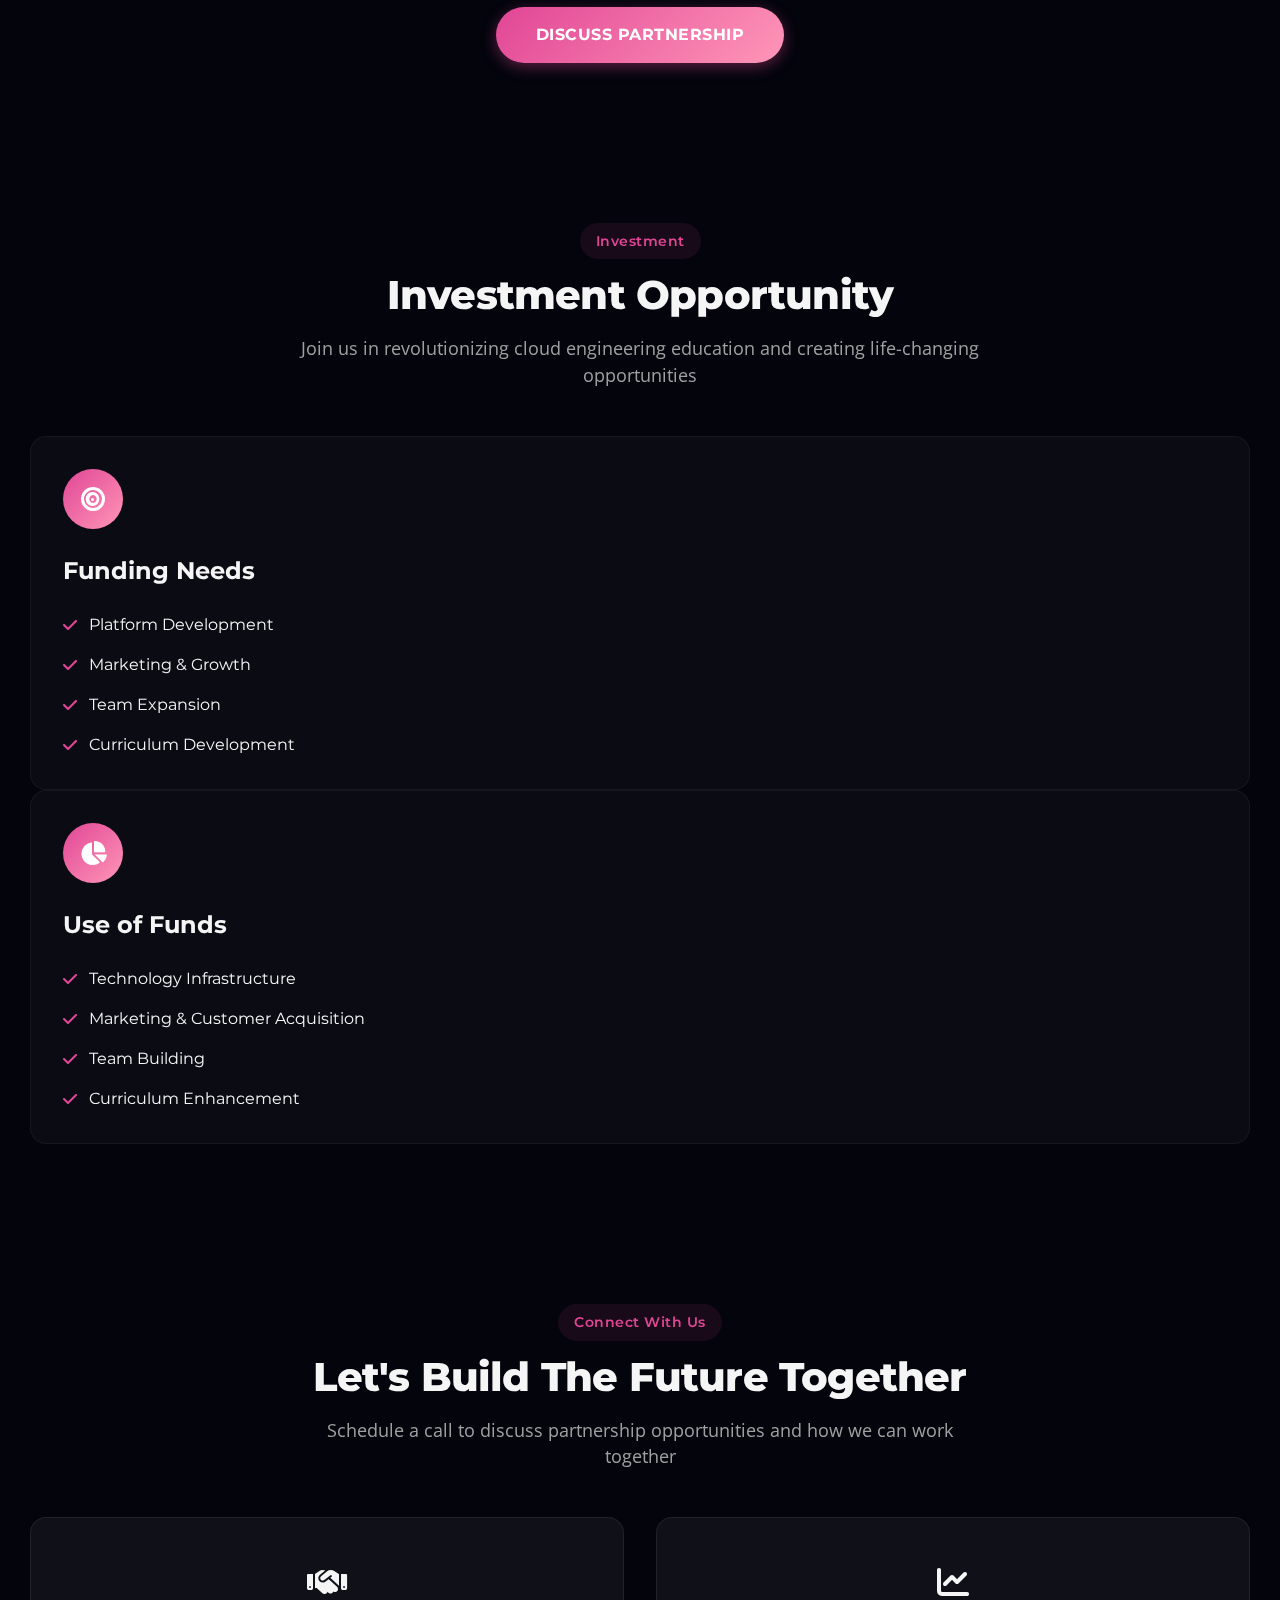
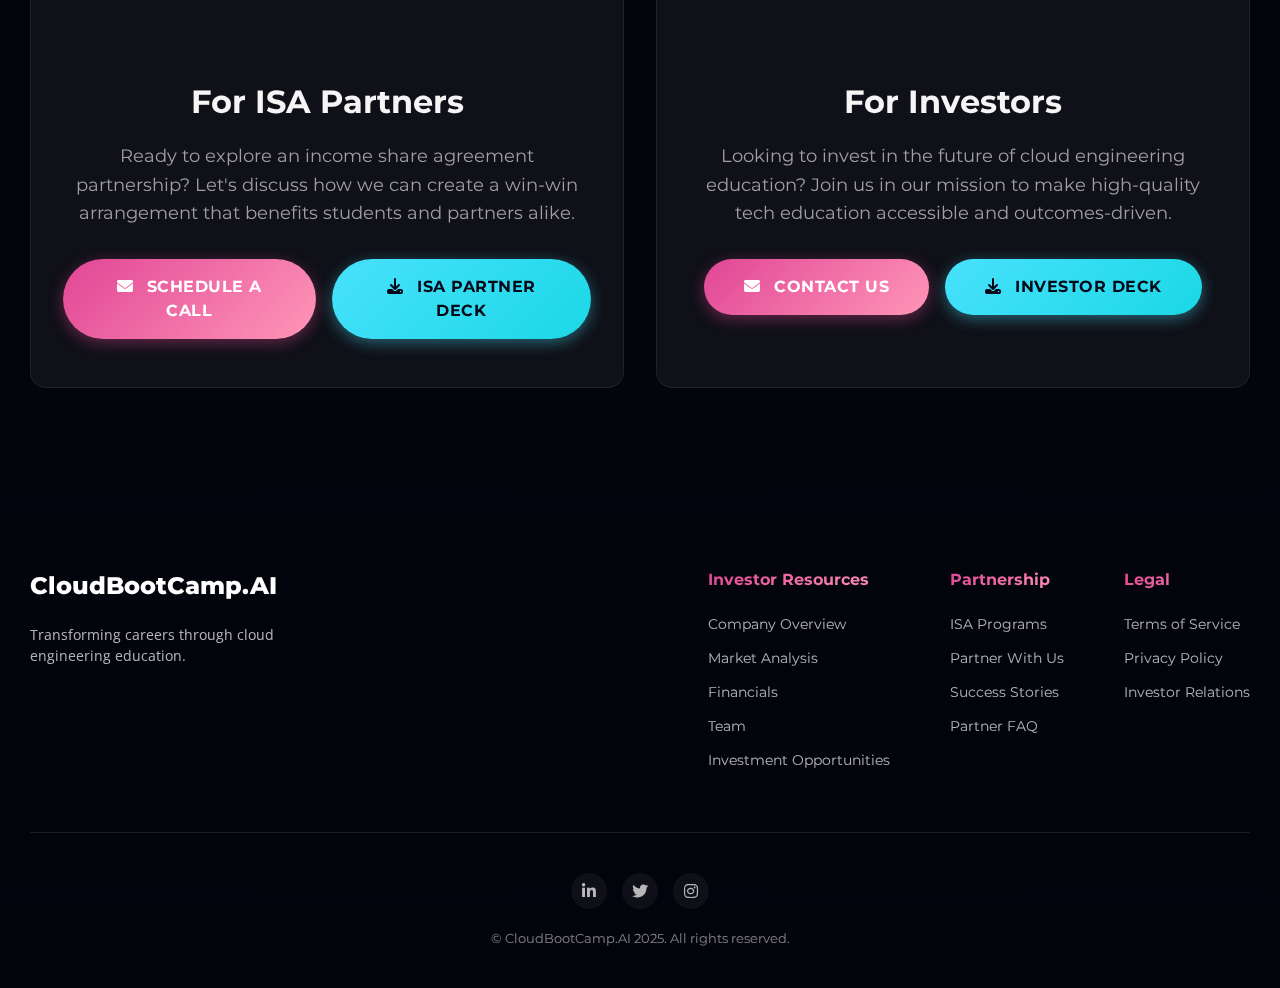
==== commit 6e26ffea: "claude code" ====
--- a/investors.html
+++ b/investors.html
@@ -45,6 +45,7 @@
                     <li><a href="#market" class="nav-link">MARKET</a></li>
                     <li><a href="#financials" class="nav-link">FINANCIALS</a></li>
                     <li><a href="#team" class="nav-link">TEAM</a></li>
+                    <li><a href="#isa-partnership" class="nav-link">ISA PARTNERS</a></li>
                 </ul>
             </nav>
 
@@ -67,10 +68,13 @@
                         <span class="gradient-text">Cloud Engineering Education</span>
                     </h1>
                     <p class="hero-subtitle">
-                        400+ students trained • 78% placement rate • $130K+ avg. salary
+                        400+ students trained • 78% placement rate • $130K+ avg. salary • 94% retention
                     </p>
+                    <div class="partner-badge">
+                        <i class="fas fa-star"></i> Perfect ISA Partner for Income-Based Financing
+                    </div>
                     <div class="hero-cta">
-                        <a href="#contact" class="btn btn-primary btn-large">Connect With Us</a>
+                        <a href="#isa-partnership" class="btn btn-primary btn-large">ISA Partnership</a>
                         <a href="#overview" class="btn btn-secondary btn-large">Learn More</a>
                     </div>
                 </div>
@@ -325,18 +329,27 @@
                         <li>
                             <span class="metric-label">Monthly Revenue</span>
                             <span class="metric-value">$15K-$20K</span>
+                            <span class="metric-trend"><i class="fas fa-arrow-up"></i> 27% YoY</span>
                         </li>
                         <li>
                             <span class="metric-label">Profit Margin</span>
                             <span class="metric-value">65-70%</span>
+                            <span class="metric-trend"><i class="fas fa-arrow-up"></i> Industry leading</span>
                         </li>
                         <li>
                             <span class="metric-label">Student Success Rate</span>
                             <span class="metric-value">78%</span>
+                            <span class="metric-trend"><i class="fas fa-arrow-up"></i> 15% above avg</span>
                         </li>
                         <li>
                             <span class="metric-label">Customer LTV</span>
                             <span class="metric-value">$12,000</span>
+                            <span class="metric-trend"><i class="fas fa-arrow-up"></i> 3.5x CAC</span>
+                        </li>
+                        <li>
+                            <span class="metric-label">Student Retention</span>
+                            <span class="metric-value">94%</span>
+                            <span class="metric-trend"><i class="fas fa-arrow-up"></i> Industry leading</span>
                         </li>
                     </ul>
                 </div>
@@ -360,7 +373,7 @@
                     </div>
                     <h3>Adetayo Ibijemilusi</h3>
                     <p class="team-role">Founder & CEO</p>
-                    <p class="team-bio">Former cloud engineer turned educator, helping others achieve similar career transformations.</p>
+                    <p class="team-bio">Former AWS cloud engineer with 5+ years in enterprise solutions. Passionate about closing the skills gap in cloud technology through practical education.</p>
                     <div class="team-social">
                         <a href="https://linkedin.com" target="_blank" class="social-link">
                             <i class="fab fa-linkedin"></i>
@@ -374,6 +387,73 @@
         </div>
     </section>
 
+    <!-- ISA Partnership Opportunity -->
+    <section id="isa-partnership" class="section">
+        <div class="container">
+            <div class="section-header">
+                <span class="section-badge">For ISA Partners</span>
+                <h2 class="section-title">Income Share Agreement Opportunities</h2>
+                <p class="section-subtitle">Partner with us to provide accessible financing solutions that align student success with financial returns</p>
+            </div>
+            
+            <div class="investment-grid">
+                <div class="investment-card">
+                    <div class="card-icon">
+                        <i class="fas fa-handshake"></i>
+                    </div>
+                    <h3>ISA Program Benefits</h3>
+                    <ul class="feature-list">
+                        <li>
+                            <i class="fas fa-check"></i>
+                            <span><strong>78% Job Placement Rate</strong> within 6 months of program completion</span>
+                        </li>
+                        <li>
+                            <i class="fas fa-check"></i>
+                            <span><strong>$130K+ Average Graduate Salary</strong> with strong income potential</span>
+                        </li>
+                        <li>
+                            <i class="fas fa-check"></i>
+                            <span><strong>Rigorous Admissions</strong> process ensuring high-quality candidates</span>
+                        </li>
+                        <li>
+                            <i class="fas fa-check"></i>
+                            <span><strong>Career Support Services</strong> to maximize graduate outcomes</span>
+                        </li>
+                    </ul>
+                </div>
+                
+                <div class="investment-card">
+                    <div class="card-icon">
+                        <i class="fas fa-file-contract"></i>
+                    </div>
+                    <h3>Proposed Terms</h3>
+                    <ul class="feature-list">
+                        <li>
+                            <i class="fas fa-check"></i>
+                            <span><strong>Tuition Amount:</strong> $8,000 per student</span>
+                        </li>
+                        <li>
+                            <i class="fas fa-check"></i>
+                            <span><strong>Income Share:</strong> 10% of post-graduation income</span>
+                        </li>
+                        <li>
+                            <i class="fas fa-check"></i>
+                            <span><strong>Payment Cap:</strong> 1.4x of tuition amount</span>
+                        </li>
+                        <li>
+                            <i class="fas fa-check"></i>
+                            <span><strong>Payment Term:</strong> 24 months maximum</span>
+                        </li>
+                    </ul>
+                </div>
+            </div>
+            
+            <div class="isa-cta">
+                <a href="#contact" class="btn btn-primary btn-large">Discuss Partnership</a>
+            </div>
+        </div>
+    </section>
+    
     <!-- Investment Opportunity -->
     <section id="investment" class="section">
         <div class="container">
@@ -440,21 +520,47 @@
     <!-- Contact Section -->
     <section id="contact" class="section">
         <div class="container">
-            <div class="contact-card">
-                <div class="card-icon large">
-                    <i class="fas fa-handshake"></i>
-                </div>
-                <h2>Interested in Investing?</h2>
-                <p>We're looking for partners who share our vision of transforming education and creating life-changing opportunities.</p>
-                <div class="contact-actions">
-                    <a href="mailto:michaeltayo96@outlook.com" class="btn btn-primary btn-large">
-                        <i class="fas fa-envelope"></i>
-                        Contact Us
-                    </a>
-                    <a href="#" class="btn btn-secondary btn-large">
-                        <i class="fas fa-download"></i>
-                        Download Pitch Deck
-                    </a>
+            <div class="section-header">
+                <span class="section-badge">Connect With Us</span>
+                <h2 class="section-title">Let's Build The Future Together</h2>
+                <p class="section-subtitle">Schedule a call to discuss partnership opportunities and how we can work together</p>
+            </div>
+            
+            <div class="contact-grid">
+                <div class="contact-card">
+                    <div class="card-icon large">
+                        <i class="fas fa-handshake"></i>
+                    </div>
+                    <h2>For ISA Partners</h2>
+                    <p>Ready to explore an income share agreement partnership? Let's discuss how we can create a win-win arrangement that benefits students and partners alike.</p>
+                    <div class="contact-actions">
+                        <a href="mailto:michaeltayo96@outlook.com?subject=ISA Partnership Inquiry" class="btn btn-primary btn-large">
+                            <i class="fas fa-envelope"></i>
+                            Schedule a Call
+                        </a>
+                        <a href="#" class="btn btn-secondary btn-large">
+                            <i class="fas fa-download"></i>
+                            ISA Partner Deck
+                        </a>
+                    </div>
+                </div>
+                
+                <div class="contact-card">
+                    <div class="card-icon large">
+                        <i class="fas fa-chart-line"></i>
+                    </div>
+                    <h2>For Investors</h2>
+                    <p>Looking to invest in the future of cloud engineering education? Join us in our mission to make high-quality tech education accessible and outcomes-driven.</p>
+                    <div class="contact-actions">
+                        <a href="mailto:michaeltayo96@outlook.com?subject=Investment Inquiry" class="btn btn-primary btn-large">
+                            <i class="fas fa-envelope"></i>
+                            Contact Us
+                        </a>
+                        <a href="#" class="btn btn-secondary btn-large">
+                            <i class="fas fa-download"></i>
+                            Investor Deck
+                        </a>
+                    </div>
                 </div>
             </div>
         </div>
@@ -479,6 +585,17 @@
                             <li><a href="#market">Market Analysis</a></li>
                             <li><a href="#financials">Financials</a></li>
                             <li><a href="#team">Team</a></li>
+                            <li><a href="#investment">Investment Opportunities</a></li>
+                        </ul>
+                    </div>
+                    
+                    <div class="footer-links-column">
+                        <h4>Partnership</h4>
+                        <ul>
+                            <li><a href="#isa-partnership">ISA Programs</a></li>
+                            <li><a href="#contact">Partner With Us</a></li>
+                            <li><a href="#">Success Stories</a></li>
+                            <li><a href="#">Partner FAQ</a></li>
                         </ul>
                     </div>
                     
--- a/styles.css
+++ b/styles.css
@@ -1302,6 +1302,24 @@
     font-weight: 600;
 }
 
+.partner-badge {
+    display: inline-flex;
+    align-items: center;
+    gap: 0.5rem;
+    background: rgba(255, 255, 255, 0.1);
+    border: 1px solid rgba(72, 225, 252, 0.3);
+    color: var(--secondary);
+    padding: 0.75rem 1.25rem;
+    border-radius: var(--radius-full);
+    font-size: 1rem;
+    font-weight: 600;
+    margin-top: 1.5rem;
+}
+
+.partner-badge i {
+    color: var(--secondary);
+}
+
 .hero-cta {
     display: flex;
     gap: 1.25rem;
@@ -1433,6 +1451,149 @@
     }
 }
 
+/* ISA Partnership Section */
+.isa-cta {
+    display: flex;
+    justify-content: center;
+    margin-top: 3rem;
+}
+
+.investment-card ul li span strong {
+    color: var(--primary);
+}
+
+.investment-card {
+    background: rgba(255, 255, 255, 0.03);
+    border-radius: var(--radius-lg);
+    padding: 2rem;
+    transition: transform var(--transition-medium), box-shadow var(--transition-medium);
+    border: 1px solid rgba(255, 255, 255, 0.05);
+}
+
+.investment-card:hover {
+    transform: translateY(-10px);
+    box-shadow: var(--shadow-lg);
+    border: 1px solid rgba(225, 70, 150, 0.2);
+}
+
+.investment-card .card-icon {
+    width: 60px;
+    height: 60px;
+    background: var(--gradient-primary);
+    border-radius: 50%;
+    display: flex;
+    align-items: center;
+    justify-content: center;
+    margin-bottom: 1.5rem;
+}
+
+.investment-card .card-icon i {
+    color: white;
+    font-size: 1.5rem;
+}
+
+.investment-card h3 {
+    font-size: 1.5rem;
+    margin-bottom: 1.5rem;
+}
+
+.feature-list {
+    display: flex;
+    flex-direction: column;
+    gap: 1rem;
+}
+
+.feature-list li {
+    display: flex;
+    align-items: flex-start;
+    gap: 0.75rem;
+}
+
+.feature-list li i {
+    color: var(--primary);
+    font-size: 1rem;
+    margin-top: 0.25rem;
+}
+
+/* Financial Metrics Styling */
+.metrics-list {
+    display: flex;
+    flex-direction: column;
+    gap: 1.25rem;
+}
+
+.metrics-list li {
+    display: flex;
+    flex-direction: column;
+    gap: 0.25rem;
+}
+
+.metric-label {
+    font-size: 0.85rem;
+    color: var(--gray-light);
+    font-weight: 500;
+}
+
+.metric-value {
+    font-size: 1.5rem;
+    font-weight: 700;
+    color: white;
+}
+
+.metric-trend {
+    font-size: 0.85rem;
+    color: var(--primary);
+    display: flex;
+    align-items: center;
+    gap: 0.35rem;
+}
+
+.metric-trend i {
+    font-size: 0.75rem;
+}
+
+/* Contact Section Styling */
+.contact-grid {
+    display: grid;
+    grid-template-columns: repeat(2, 1fr);
+    gap: 2rem;
+    margin-top: 1rem;
+}
+
+.contact-card {
+    background: rgba(255, 255, 255, 0.05);
+    border-radius: var(--radius-lg);
+    padding: 3rem 2rem;
+    text-align: center;
+    border: 1px solid rgba(255, 255, 255, 0.08);
+    transition: all var(--transition-medium);
+}
+
+.contact-card:hover {
+    transform: translateY(-10px);
+    box-shadow: var(--shadow-lg);
+    border-color: rgba(225, 70, 150, 0.2);
+}
+
+.contact-card h2 {
+    font-size: 2rem;
+    margin-bottom: 1rem;
+}
+
+.contact-card p {
+    color: var(--gray-light);
+    margin-bottom: 2rem;
+    font-size: 1.1rem;
+    line-height: 1.6;
+}
+
+@media (max-width: 768px) {
+    .contact-grid {
+        grid-template-columns: 1fr;
+        gap: 2rem;
+    }
+}
+
 /* Animation Classes */
 .fade-up {
     opacity: 0;
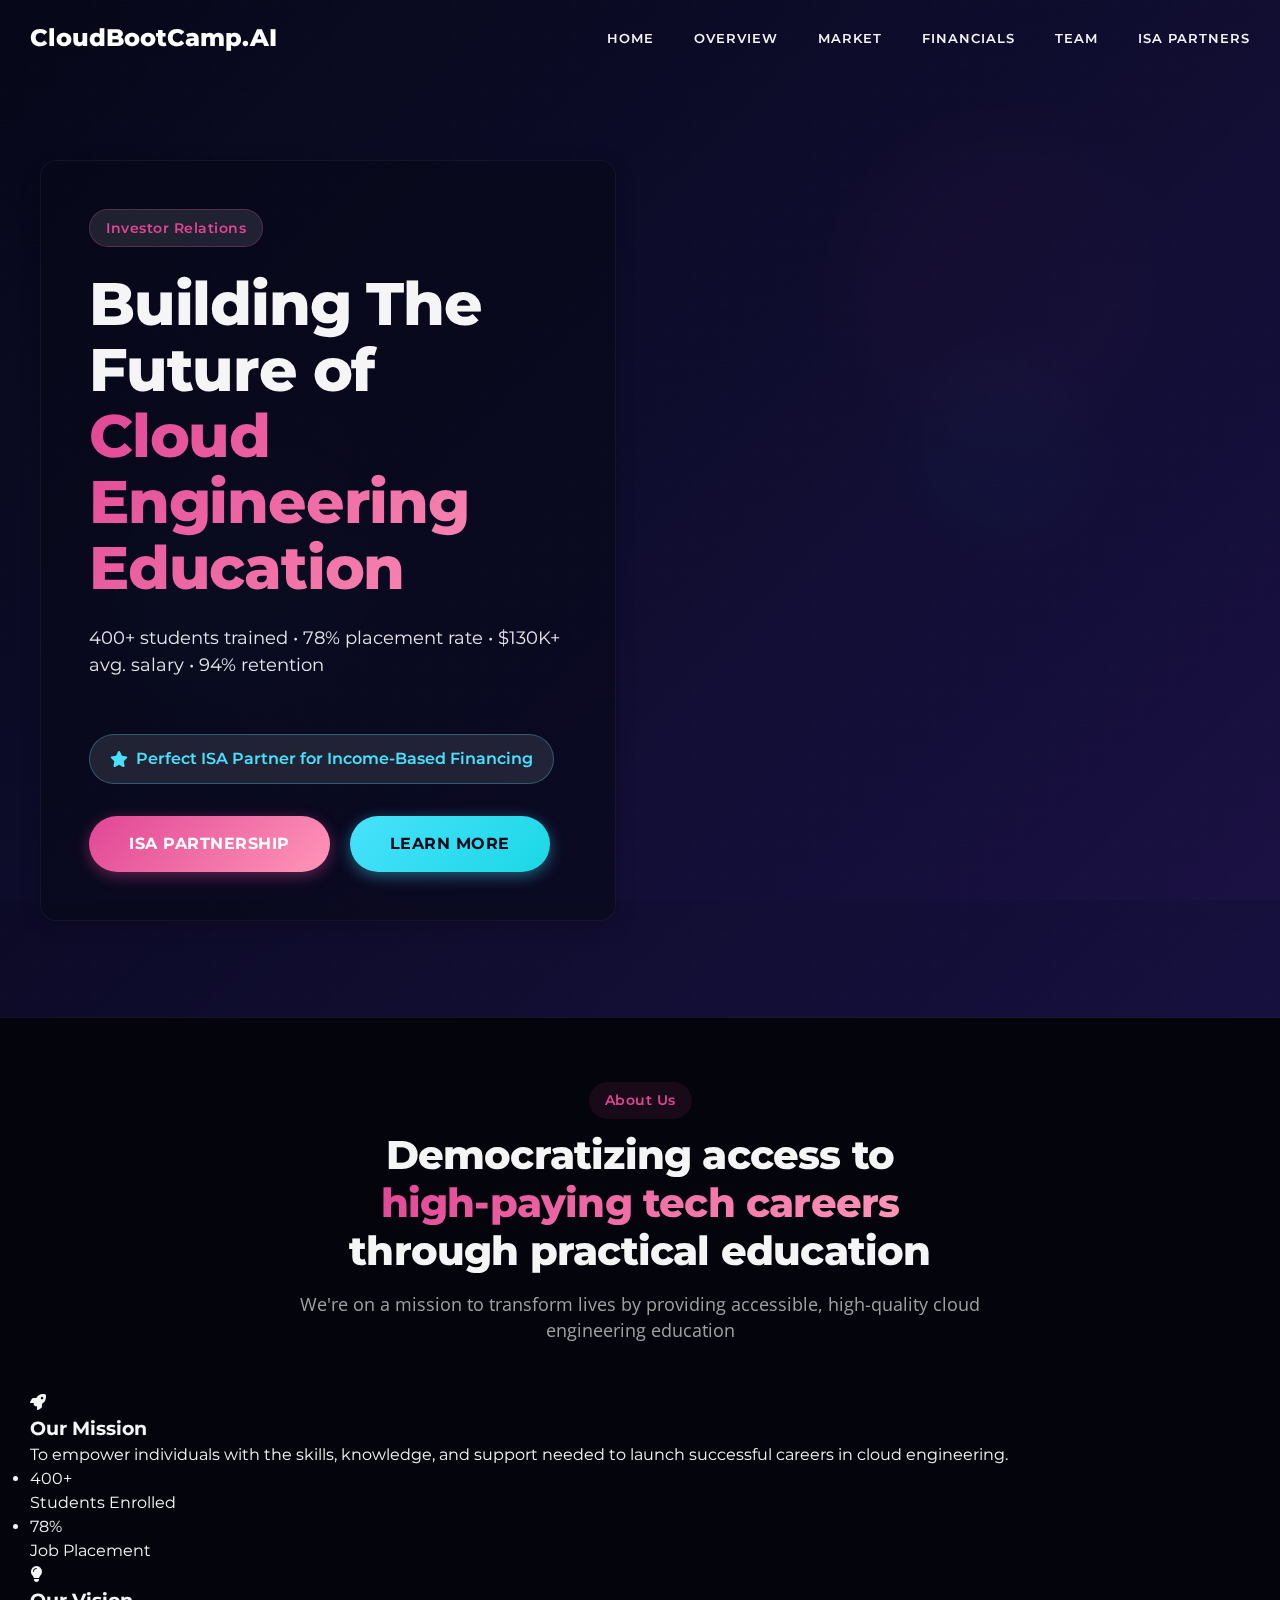
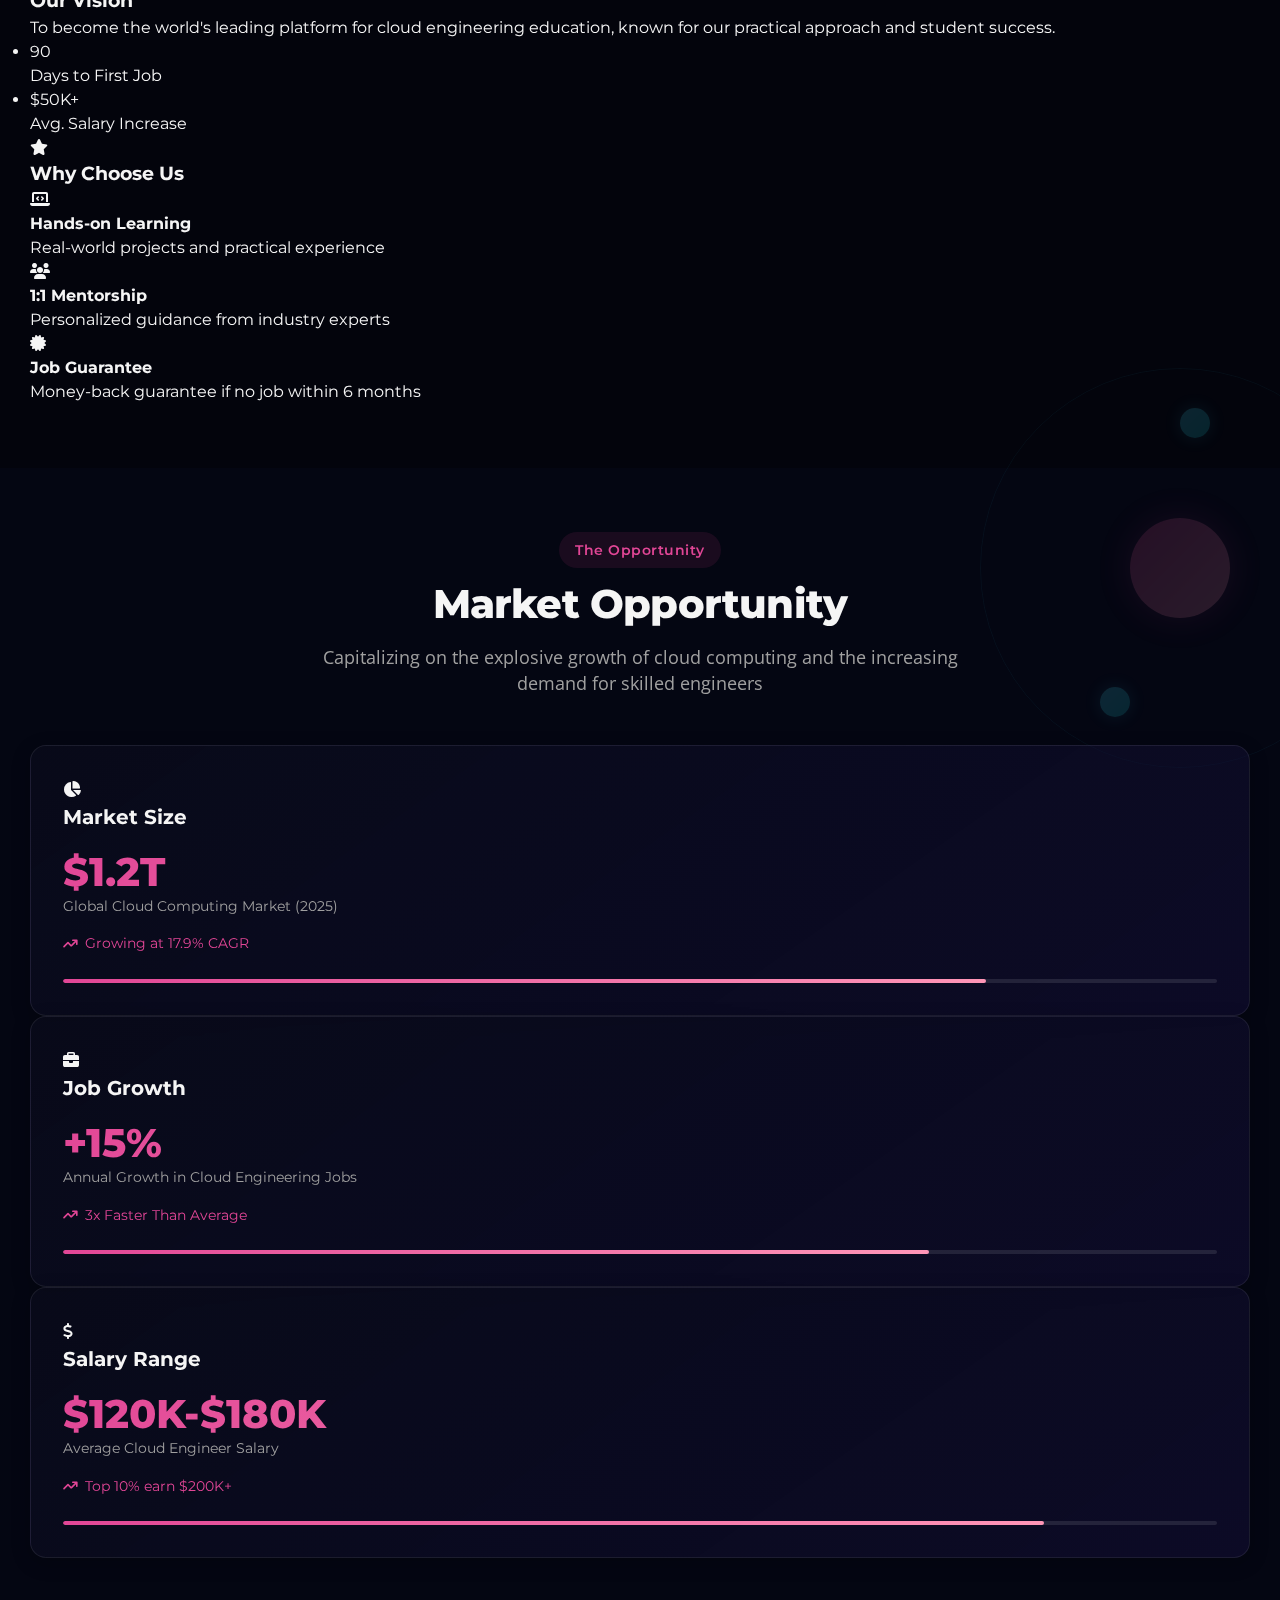
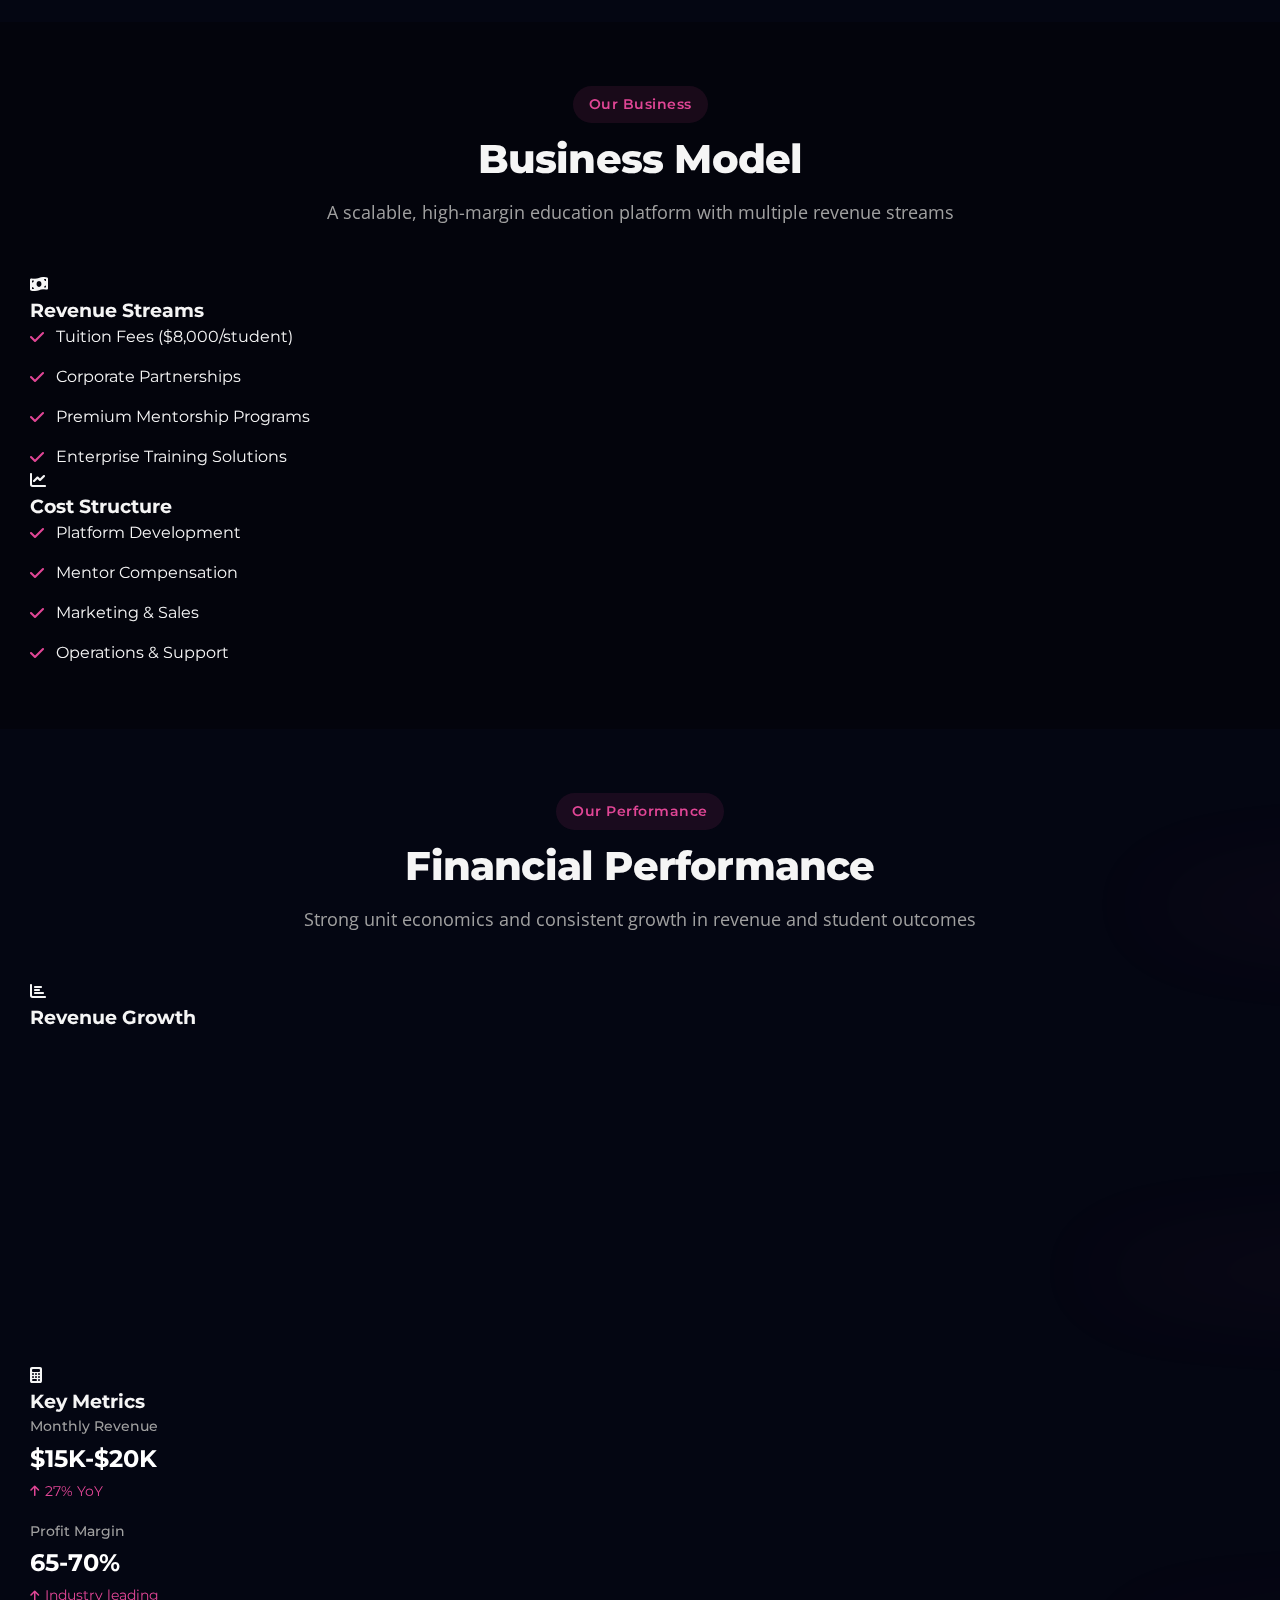
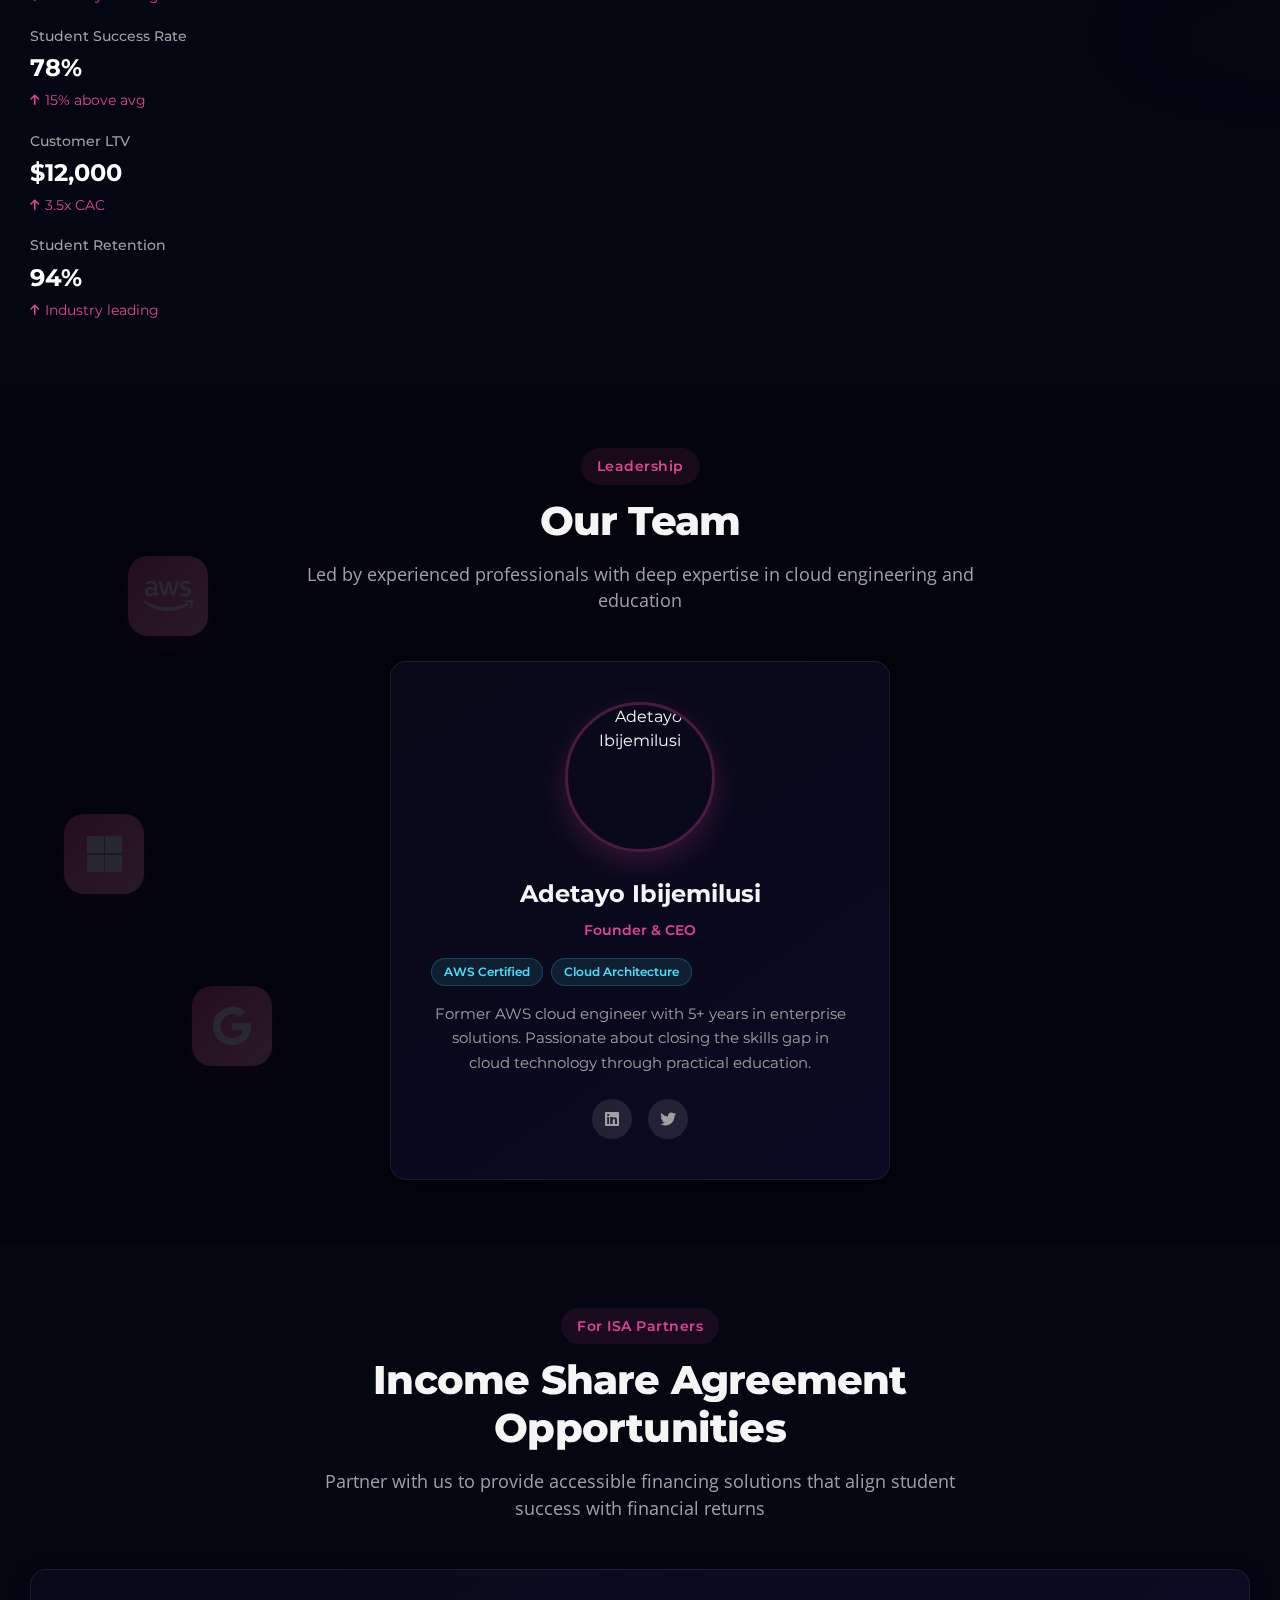
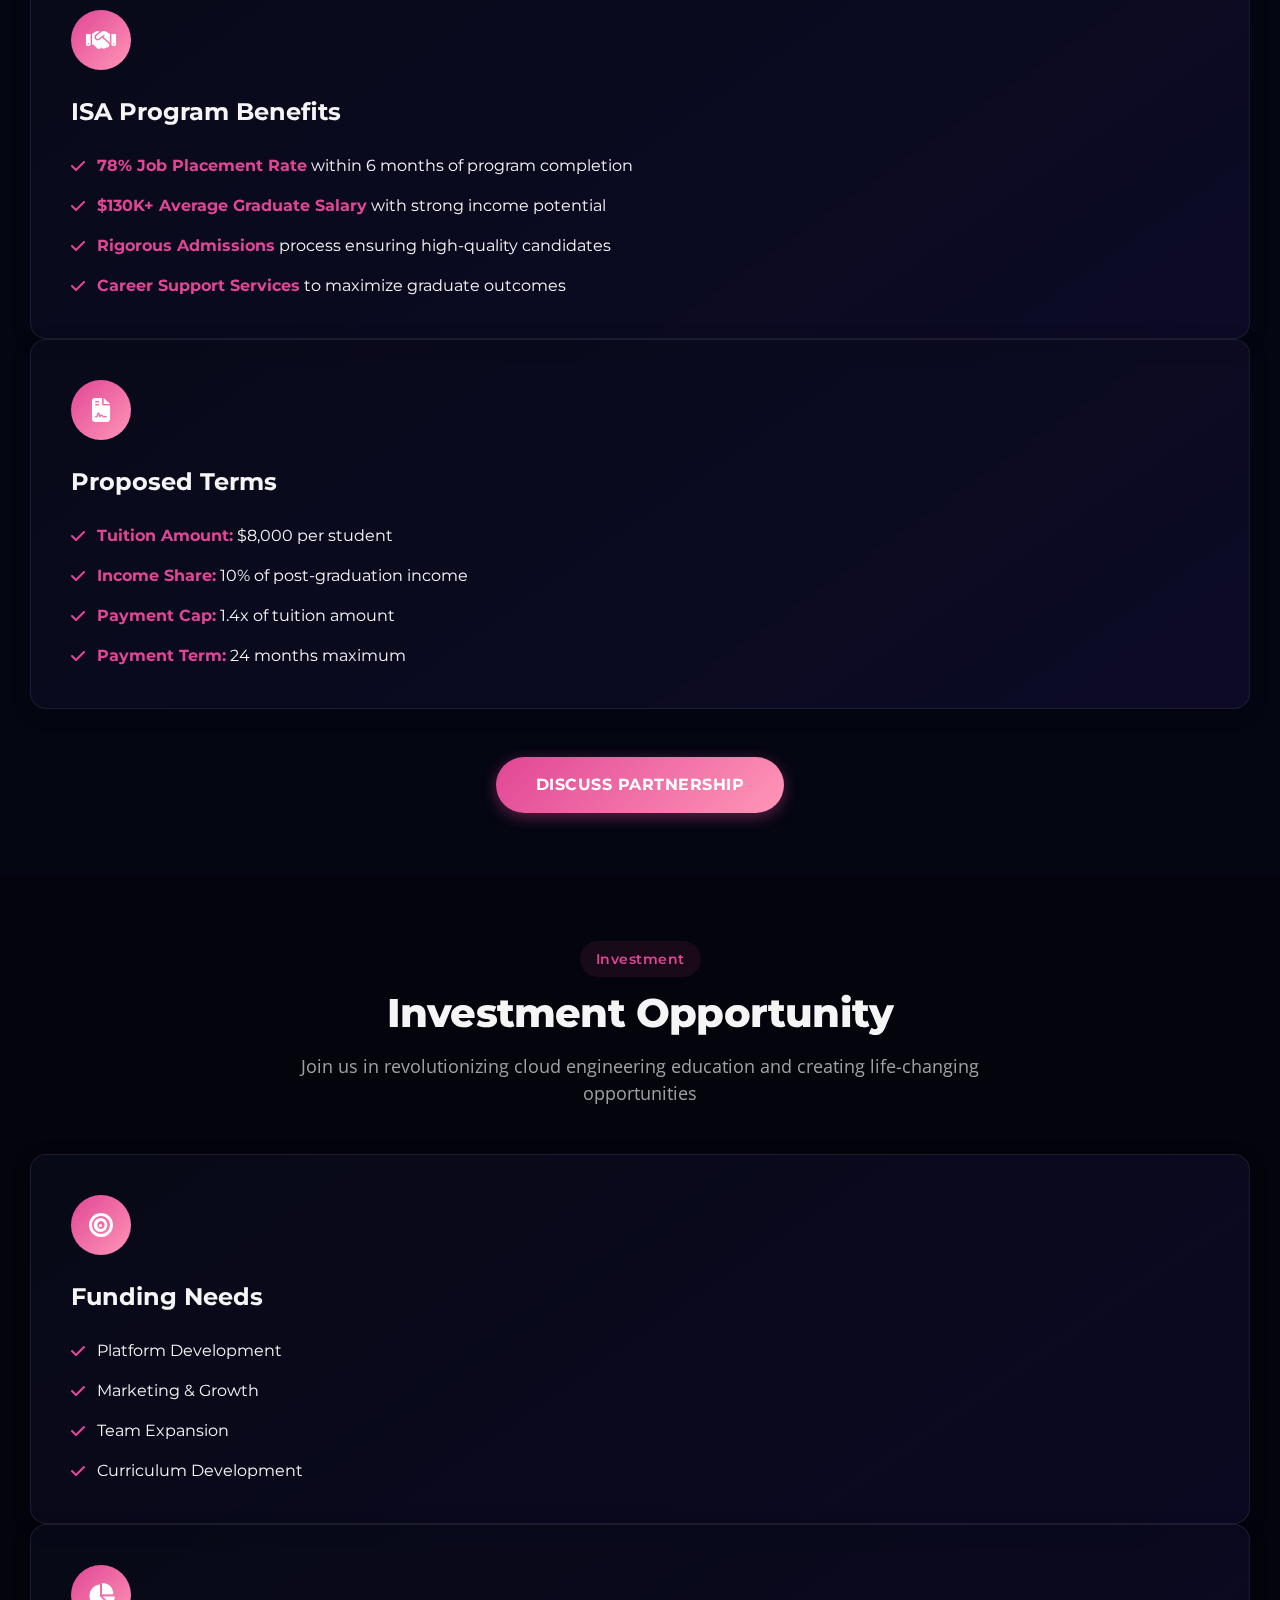
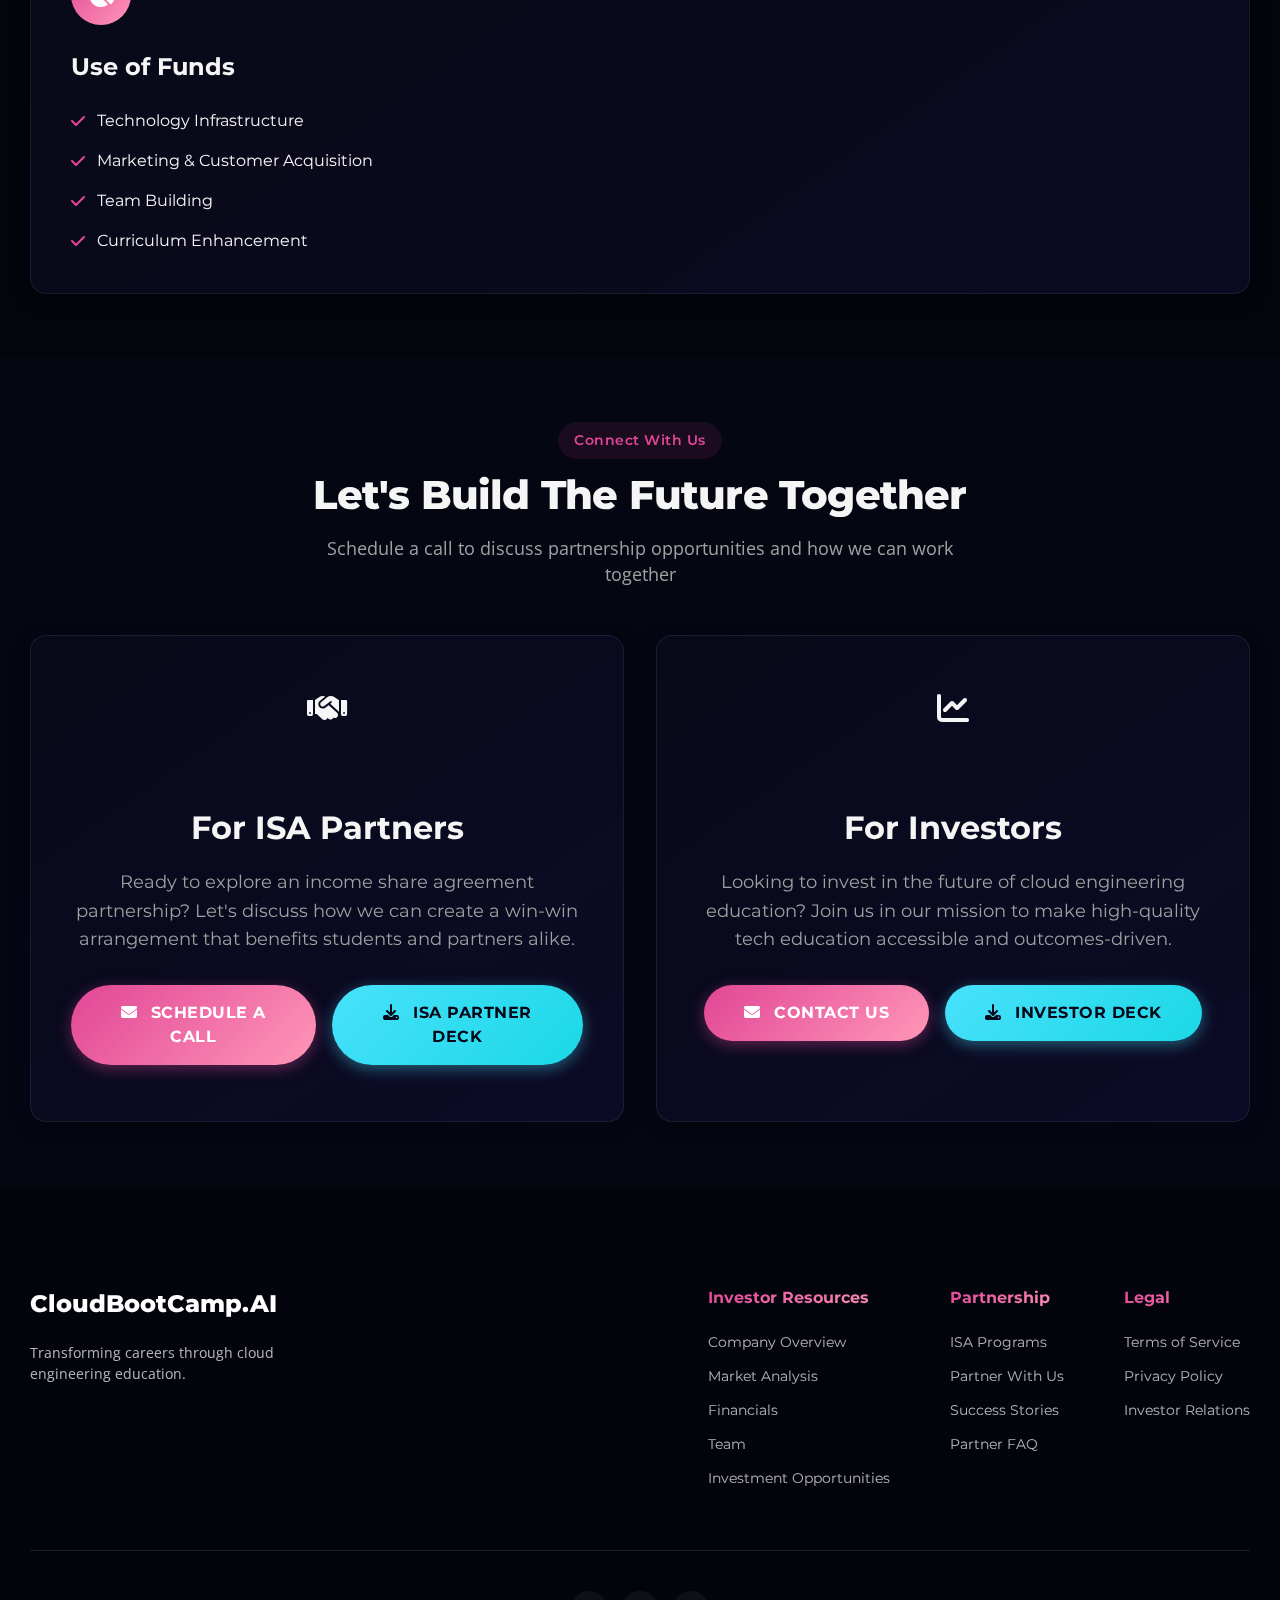
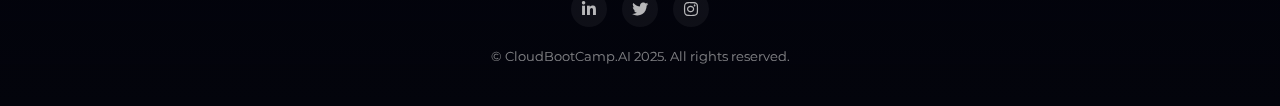
==== commit 4d75aadf: "claude2.0" ====
--- a/investors.html
+++ b/investors.html
@@ -187,6 +187,14 @@
 
     <!-- Market Opportunity -->
     <section id="market" class="section">
+        <div class="section-visual">
+            <div class="orbit">
+                <div class="planet"></div>
+                <div class="satellite satellite-1"></div>
+                <div class="satellite satellite-2"></div>
+                <div class="satellite satellite-3"></div>
+            </div>
+        </div>
         <div class="container">
             <div class="section-header">
                 <span class="section-badge">The Opportunity</span>
@@ -206,6 +214,9 @@
                         <i class="fas fa-arrow-trend-up"></i>
                         <span>Growing at 17.9% CAGR</span>
                     </div>
+                    <div class="value-bar">
+                        <div class="value-fill" style="width: 80%;"></div>
+                    </div>
                 </div>
                 
                 <div class="market-card">
@@ -219,6 +230,9 @@
                         <i class="fas fa-arrow-trend-up"></i>
                         <span>3x Faster Than Average</span>
                     </div>
+                    <div class="value-bar">
+                        <div class="value-fill" style="width: 75%;"></div>
+                    </div>
                 </div>
                 
                 <div class="market-card">
@@ -232,6 +246,9 @@
                         <i class="fas fa-arrow-trend-up"></i>
                         <span>Top 10% earn $200K+</span>
                     </div>
+                    <div class="value-bar">
+                        <div class="value-fill" style="width: 85%;"></div>
+                    </div>
                 </div>
             </div>
         </div>
@@ -302,6 +319,11 @@
 
     <!-- Financial Performance -->
     <section id="financials" class="section">
+        <div class="section-visual finance-visual">
+            <div class="wave wave-1"></div>
+            <div class="wave wave-2"></div>
+            <div class="wave wave-3"></div>
+        </div>
         <div class="container">
             <div class="section-header">
                 <span class="section-badge">Our Performance</span>
@@ -359,6 +381,19 @@
 
     <!-- Team -->
     <section id="team" class="section">
+        <div class="section-visual team-visual">
+            <div class="floating-badges">
+                <div class="tech-badge">
+                    <i class="fab fa-aws"></i>
+                </div>
+                <div class="tech-badge">
+                    <i class="fab fa-microsoft"></i>
+                </div>
+                <div class="tech-badge">
+                    <i class="fab fa-google"></i>
+                </div>
+            </div>
+        </div>
         <div class="container">
             <div class="section-header">
                 <span class="section-badge">Leadership</span>
@@ -373,6 +408,10 @@
                     </div>
                     <h3>Adetayo Ibijemilusi</h3>
                     <p class="team-role">Founder & CEO</p>
+                    <div class="expertise-badges">
+                        <span class="expertise-badge">AWS Certified</span>
+                        <span class="expertise-badge">Cloud Architecture</span>
+                    </div>
                     <p class="team-bio">Former AWS cloud engineer with 5+ years in enterprise solutions. Passionate about closing the skills gap in cloud technology through practical education.</p>
                     <div class="team-social">
                         <a href="https://linkedin.com" target="_blank" class="social-link">
@@ -622,49 +661,104 @@
     </footer>
 
     <script>
-        // Revenue Growth Chart
-        const ctx = document.getElementById('revenueChart').getContext('2d');
-        new Chart(ctx, {
-            type: 'line',
-            data: {
-                labels: ['Jan', 'Feb', 'Mar', 'Apr', 'May', 'Jun'],
-                datasets: [{
-                    label: 'Monthly Revenue',
-                    data: [15000, 16500, 18000, 19500, 21000, 23000],
-                    borderColor: '#e14696',
-                    backgroundColor: 'rgba(225, 70, 150, 0.1)',
-                    fill: true,
-                    tension: 0.4
-                }]
-            },
-            options: {
-                responsive: true,
-                maintainAspectRatio: false,
-                plugins: {
-                    legend: {
-                        display: false
-                    }
+        // Initialize chart after page load
+        document.addEventListener('DOMContentLoaded', function() {
+            // Revenue Growth Chart
+            const ctx = document.getElementById('revenueChart').getContext('2d');
+            
+            // Create gradient
+            const gradientFill = ctx.createLinearGradient(0, 0, 0, 300);
+            gradientFill.addColorStop(0, 'rgba(225, 70, 150, 0.6)');
+            gradientFill.addColorStop(1, 'rgba(225, 70, 150, 0.01)');
+            
+            // Chart data
+            new Chart(ctx, {
+                type: 'line',
+                data: {
+                    labels: ['Jan', 'Feb', 'Mar', 'Apr', 'May', 'Jun', 'Jul', 'Aug', 'Sep'],
+                    datasets: [{
+                        label: 'Monthly Revenue ($)',
+                        data: [15000, 16500, 18000, 19500, 21000, 23000, 26000, 29000, 33000],
+                        borderColor: '#e14696',
+                        backgroundColor: gradientFill,
+                        borderWidth: 3,
+                        fill: true,
+                        tension: 0.4,
+                        pointBackgroundColor: '#e14696',
+                        pointBorderColor: 'rgba(255, 255, 255, 0.8)',
+                        pointBorderWidth: 2,
+                        pointRadius: 5,
+                        pointHoverRadius: 8
+                    }]
                 },
-                scales: {
-                    y: {
-                        beginAtZero: true,
-                        grid: {
-                            color: 'rgba(255, 255, 255, 0.1)'
+                options: {
+                    responsive: true,
+                    maintainAspectRatio: false,
+                    animation: {
+                        duration: 2000,
+                        easing: 'easeOutQuart'
+                    },
+                    plugins: {
+                        legend: {
+                            display: true,
+                            labels: {
+                                color: 'rgba(255, 255, 255, 0.7)',
+                                font: {
+                                    family: "'Montserrat', sans-serif",
+                                    weight: '600'
+                                }
+                            }
                         },
-                        ticks: {
-                            color: 'rgba(255, 255, 255, 0.7)'
+                        tooltip: {
+                            backgroundColor: 'rgba(10, 12, 28, 0.8)',
+                            titleFont: {
+                                family: "'Montserrat', sans-serif",
+                                size: 14,
+                                weight: '600'
+                            },
+                            bodyFont: {
+                                family: "'Open Sans', sans-serif",
+                                size: 13
+                            },
+                            padding: 12,
+                            cornerRadius: 8,
+                            displayColors: false
                         }
                     },
-                    x: {
-                        grid: {
-                            color: 'rgba(255, 255, 255, 0.1)'
+                    scales: {
+                        y: {
+                            beginAtZero: true,
+                            grid: {
+                                color: 'rgba(255, 255, 255, 0.05)',
+                                drawBorder: false
+                            },
+                            ticks: {
+                                color: 'rgba(255, 255, 255, 0.6)',
+                                font: {
+                                    family: "'Montserrat', sans-serif",
+                                    weight: '500'
+                                },
+                                callback: function(value) {
+                                    return '$' + value.toLocaleString();
+                                }
+                            }
                         },
-                        ticks: {
-                            color: 'rgba(255, 255, 255, 0.7)'
+                        x: {
+                            grid: {
+                                display: false,
+                                drawBorder: false
+                            },
+                            ticks: {
+                                color: 'rgba(255, 255, 255, 0.6)',
+                                font: {
+                                    family: "'Montserrat', sans-serif",
+                                    weight: '500'
+                                }
+                            }
                         }
                     }
                 }
-            }
+            });
         });
     </script>
 </body>
--- a/styles.css
+++ b/styles.css
@@ -320,9 +320,22 @@
 
 /* Hero Section */
 .hero {
-    padding: 7rem 0 5rem;
+    padding: 10rem 0 6rem;
     position: relative;
     overflow: hidden;
+    background: linear-gradient(135deg, rgba(6, 8, 24, 0.9) 0%, rgba(25, 18, 69, 0.9) 100%);
+    border-bottom: 1px solid rgba(255, 255, 255, 0.05);
+}
+
+.hero::before {
+    content: '';
+    position: absolute;
+    top: 0;
+    left: 0;
+    width: 100%;
+    height: 100%;
+    background-image: url("data:image/svg+xml,%3Csvg width='60' height='60' viewBox='0 0 60 60' xmlns='http://www.w3.org/2000/svg'%3E%3Cg fill='none' fill-rule='evenodd'%3E%3Cg fill='%23ffffff' fill-opacity='0.03'%3E%3Cpath d='M36 34v-4h-2v4h-4v2h4v4h2v-4h4v-2h-4zm0-30V0h-2v4h-4v2h4v4h2V6h4V4h-4zM6 34v-4H4v4H0v2h4v4h2v-4h4v-2H6zM6 4V0H4v4H0v2h4v4h2V6h4V4H6z'/%3E%3C/g%3E%3C/g%3E%3C/svg%3E");
+    opacity: 0.15;
 }
 
 .hero-content {
@@ -330,12 +343,18 @@
     margin: 0 auto;
     display: grid;
     grid-template-columns: 1fr 1fr;
-    gap: 4rem;
+    gap: 3rem;
     align-items: center;
 }
 
 .hero-text {
-    max-width: 600px;
+    max-width: 700px;
+    z-index: 2;
+    background: rgba(6, 8, 24, 0.6);
+    padding: 3rem;
+    border-radius: var(--radius-lg);
+    border: 1px solid rgba(255, 255, 255, 0.05);
+    box-shadow: var(--shadow-md);
 }
 
 .hero-title {
@@ -1195,11 +1214,16 @@
 
 /* Section Spacing */
 .section {
-    padding: 5rem 0;
+    padding: 4rem 0;
+    position: relative;
+}
+
+.section:nth-child(even) {
+    background: rgba(6, 8, 24, 0.5);
 }
 
 .section-header {
-    margin-bottom: 3rem;
+    margin-bottom: 2.5rem;
     max-width: 800px;
     margin-left: auto;
     margin-right: auto;
@@ -1463,17 +1487,37 @@
 }
 
 .investment-card {
-    background: rgba(255, 255, 255, 0.03);
+    background: linear-gradient(145deg, rgba(10, 12, 28, 0.7), rgba(25, 18, 69, 0.4));
     border-radius: var(--radius-lg);
-    padding: 2rem;
-    transition: transform var(--transition-medium), box-shadow var(--transition-medium);
-    border: 1px solid rgba(255, 255, 255, 0.05);
+    padding: 2.5rem;
+    transition: all var(--transition-medium);
+    border: 1px solid rgba(255, 255, 255, 0.08);
+    box-shadow: var(--shadow-md);
+    backdrop-filter: blur(5px);
+    position: relative;
+    overflow: hidden;
+}
+
+.investment-card::before {
+    content: '';
+    position: absolute;
+    top: -50%;
+    left: -50%;
+    width: 200%;
+    height: 200%;
+    background: radial-gradient(circle, rgba(225, 70, 150, 0.1) 0%, transparent 70%);
+    opacity: 0;
+    transition: opacity 0.5s ease;
 }
 
 .investment-card:hover {
-    transform: translateY(-10px);
+    transform: translateY(-8px);
     box-shadow: var(--shadow-lg);
-    border: 1px solid rgba(225, 70, 150, 0.2);
+    border: 1px solid rgba(225, 70, 150, 0.3);
+}
+
+.investment-card:hover::before {
+    opacity: 1;
 }
 
 .investment-card .card-icon {
@@ -1561,18 +1605,38 @@
 }
 
 .contact-card {
-    background: rgba(255, 255, 255, 0.05);
+    background: linear-gradient(145deg, rgba(10, 12, 28, 0.7), rgba(25, 18, 69, 0.4));
     border-radius: var(--radius-lg);
-    padding: 3rem 2rem;
+    padding: 3.5rem 2.5rem;
     text-align: center;
     border: 1px solid rgba(255, 255, 255, 0.08);
     transition: all var(--transition-medium);
+    box-shadow: var(--shadow-md);
+    backdrop-filter: blur(5px);
+    position: relative;
+    overflow: hidden;
+}
+
+.contact-card::before {
+    content: '';
+    position: absolute;
+    top: -50%;
+    left: -50%;
+    width: 200%;
+    height: 200%;
+    background: radial-gradient(circle, rgba(72, 225, 252, 0.1) 0%, transparent 70%);
+    opacity: 0;
+    transition: opacity 0.5s ease;
 }
 
 .contact-card:hover {
-    transform: translateY(-10px);
+    transform: translateY(-8px);
     box-shadow: var(--shadow-lg);
-    border-color: rgba(225, 70, 150, 0.2);
+    border-color: rgba(72, 225, 252, 0.3);
+}
+
+.contact-card:hover::before {
+    opacity: 1;
 }
 
 .contact-card h2 {
@@ -1594,6 +1658,327 @@
     }
 }
 
+/* Visual Elements */
+.section-visual {
+    position: absolute;
+    top: -100px;
+    right: -100px;
+    width: 400px;
+    height: 400px;
+    z-index: 0;
+    opacity: 0.15;
+    pointer-events: none;
+}
+
+.orbit {
+    position: relative;
+    width: 100%;
+    height: 100%;
+    border: 1px solid rgba(72, 225, 252, 0.3);
+    border-radius: 50%;
+    animation: rotate 30s linear infinite;
+}
+
+.planet {
+    position: absolute;
+    top: 50%;
+    left: 50%;
+    transform: translate(-50%, -50%);
+    width: 100px;
+    height: 100px;
+    background: var(--gradient-primary);
+    border-radius: 50%;
+    box-shadow: 0 0 40px rgba(225, 70, 150, 0.6);
+}
+
+.satellite {
+    position: absolute;
+    width: 30px;
+    height: 30px;
+    background: var(--gradient-secondary);
+    border-radius: 50%;
+    box-shadow: 0 0 20px rgba(72, 225, 252, 0.6);
+}
+
+.satellite-1 {
+    top: 10%;
+    left: 50%;
+    animation: orbit 12s linear infinite;
+}
+
+.satellite-2 {
+    top: 50%;
+    left: 90%;
+    animation: orbit 18s linear infinite reverse;
+}
+
+.satellite-3 {
+    top: 80%;
+    left: 30%;
+    animation: orbit 15s linear infinite;
+}
+
+@keyframes rotate {
+    from { transform: rotate(0deg); }
+    to { transform: rotate(360deg); }
+}
+
+@keyframes orbit {
+    from { transform: rotate(0deg) translateX(150px) rotate(0deg); }
+    to { transform: rotate(360deg) translateX(150px) rotate(-360deg); }
+}
+
+/* Financial Waves */
+.finance-visual {
+    top: 0;
+    right: 0;
+    width: 100%;
+    height: 100%;
+    opacity: 0.08;
+}
+
+.wave {
+    position: absolute;
+    width: 100%;
+    height: 30%;
+    background: var(--gradient-primary);
+    border-radius: 50%;
+    filter: blur(50px);
+    opacity: 0.5;
+    animation: wave-float 12s ease-in-out infinite;
+}
+
+.wave-1 {
+    top: 10%;
+    right: -50%;
+    height: 100px;
+    width: 800px;
+    animation-delay: 0s;
+}
+
+.wave-2 {
+    top: 40%;
+    right: -30%;
+    height: 80px;
+    width: 600px;
+    animation-delay: -3s;
+}
+
+.wave-3 {
+    top: 70%;
+    right: -40%;
+    height: 60px;
+    width: 700px;
+    animation-delay: -6s;
+}
+
+@keyframes wave-float {
+    0%, 100% { transform: translateX(0) scale(1); }
+    50% { transform: translateX(-100px) scale(1.05); }
+}
+
+/* Value Bars */
+.value-bar {
+    height: 4px;
+    background: rgba(255, 255, 255, 0.1);
+    border-radius: var(--radius-full);
+    margin-top: 1.5rem;
+    overflow: hidden;
+}
+
+.value-fill {
+    height: 100%;
+    background: var(--gradient-primary);
+    border-radius: var(--radius-full);
+}
+
+/* Team Visual Elements */
+.team-visual {
+    top: 0;
+    left: 0;
+    width: 100%;
+    height: 100%;
+    opacity: 0.15;
+}
+
+.floating-badges {
+    position: absolute;
+    width: 100%;
+    height: 100%;
+}
+
+.tech-badge {
+    position: absolute;
+    width: 80px;
+    height: 80px;
+    background: var(--gradient-primary);
+    border-radius: 20px;
+    display: flex;
+    align-items: center;
+    justify-content: center;
+    box-shadow: 0 10px 30px rgba(225, 70, 150, 0.3);
+    animation: float-badge 12s ease-in-out infinite;
+}
+
+.tech-badge i {
+    font-size: 2.5rem;
+    color: white;
+}
+
+.tech-badge:nth-child(1) {
+    top: 20%;
+    left: 10%;
+    animation-delay: 0s;
+}
+
+.tech-badge:nth-child(2) {
+    top: 50%;
+    left: 5%;
+    animation-delay: -4s;
+}
+
+.tech-badge:nth-child(3) {
+    top: 70%;
+    left: 15%;
+    animation-delay: -8s;
+}
+
+@keyframes float-badge {
+    0%, 100% { transform: translateY(0) rotate(0deg); }
+    25% { transform: translateY(-20px) rotate(5deg); }
+    50% { transform: translateY(0) rotate(0deg); }
+    75% { transform: translateY(20px) rotate(-5deg); }
+}
+
+.expertise-badges {
+    display: flex;
+    flex-wrap: wrap;
+    gap: 0.5rem;
+    margin: 0.5rem 0 1rem;
+}
+
+.expertise-badge {
+    background: rgba(72, 225, 252, 0.1);
+    color: var(--secondary);
+    font-size: 0.75rem;
+    padding: 0.25rem 0.75rem;
+    border-radius: var(--radius-full);
+    border: 1px solid rgba(72, 225, 252, 0.2);
+    font-weight: 600;
+}
+
+/* Market Card Styling */
+.market-card {
+    background: linear-gradient(145deg, rgba(10, 12, 28, 0.7), rgba(25, 18, 69, 0.4));
+    border-radius: var(--radius-lg);
+    padding: 2rem;
+    box-shadow: var(--shadow-md);
+    transition: all var(--transition-medium);
+    border: 1px solid rgba(255, 255, 255, 0.08);
+    position: relative;
+    overflow: hidden;
+}
+
+.market-card:hover {
+    transform: translateY(-8px);
+    box-shadow: var(--shadow-lg);
+    border-color: rgba(225, 70, 150, 0.3);
+}
+
+.market-card h3 {
+    font-size: 1.25rem;
+    margin-bottom: 1rem;
+}
+
+.market-value {
+    font-size: 2.5rem;
+    font-weight: 800;
+    background: var(--gradient-primary);
+    -webkit-background-clip: text;
+    background-clip: text;
+    -webkit-text-fill-color: transparent;
+    line-height: 1.2;
+}
+
+.market-label {
+    color: var(--gray-light);
+    font-size: 0.9rem;
+    margin-bottom: 1rem;
+}
+
+/* Team Card Styling */
+.team-card {
+    background: linear-gradient(145deg, rgba(10, 12, 28, 0.7), rgba(25, 18, 69, 0.4));
+    border-radius: var(--radius-lg);
+    padding: 2.5rem;
+    text-align: center;
+    box-shadow: var(--shadow-md);
+    transition: all var(--transition-medium);
+    border: 1px solid rgba(255, 255, 255, 0.08);
+    position: relative;
+    overflow: hidden;
+    backdrop-filter: blur(5px);
+    max-width: 500px;
+    margin: 0 auto;
+}
+
+.team-card::before {
+    content: '';
+    position: absolute;
+    top: -50%;
+    left: -50%;
+    width: 200%;
+    height: 200%;
+    background: radial-gradient(circle, rgba(72, 225, 252, 0.1) 0%, transparent 70%);
+    opacity: 0;
+    transition: opacity 0.5s ease;
+}
+
+.team-card:hover {
+    transform: translateY(-8px);
+    box-shadow: var(--shadow-lg);
+    border: 1px solid rgba(72, 225, 252, 0.3);
+}
+
+.team-card:hover::before {
+    opacity: 1;
+}
+
+.team-avatar {
+    width: 150px;
+    height: 150px;
+    border-radius: 50%;
+    overflow: hidden;
+    margin: 0 auto 1.5rem;
+    border: 3px solid rgba(225, 70, 150, 0.3);
+    box-shadow: 0 10px 30px rgba(225, 70, 150, 0.2);
+}
+
+.team-avatar img {
+    width: 100%;
+    height: 100%;
+    object-fit: cover;
+}
+
+.team-card h3 {
+    font-size: 1.5rem;
+    margin-bottom: 0.5rem;
+}
+
+.team-role {
+    color: var(--primary);
+    font-size: 0.9rem;
+    font-weight: 600;
+    margin-bottom: 1rem;
+}
+
+.team-bio {
+    color: var(--gray-light);
+    font-size: 0.95rem;
+    line-height: 1.6;
+    margin-bottom: 1.5rem;
+}
+
 /* Animation Classes */
 .fade-up {
     opacity: 0;
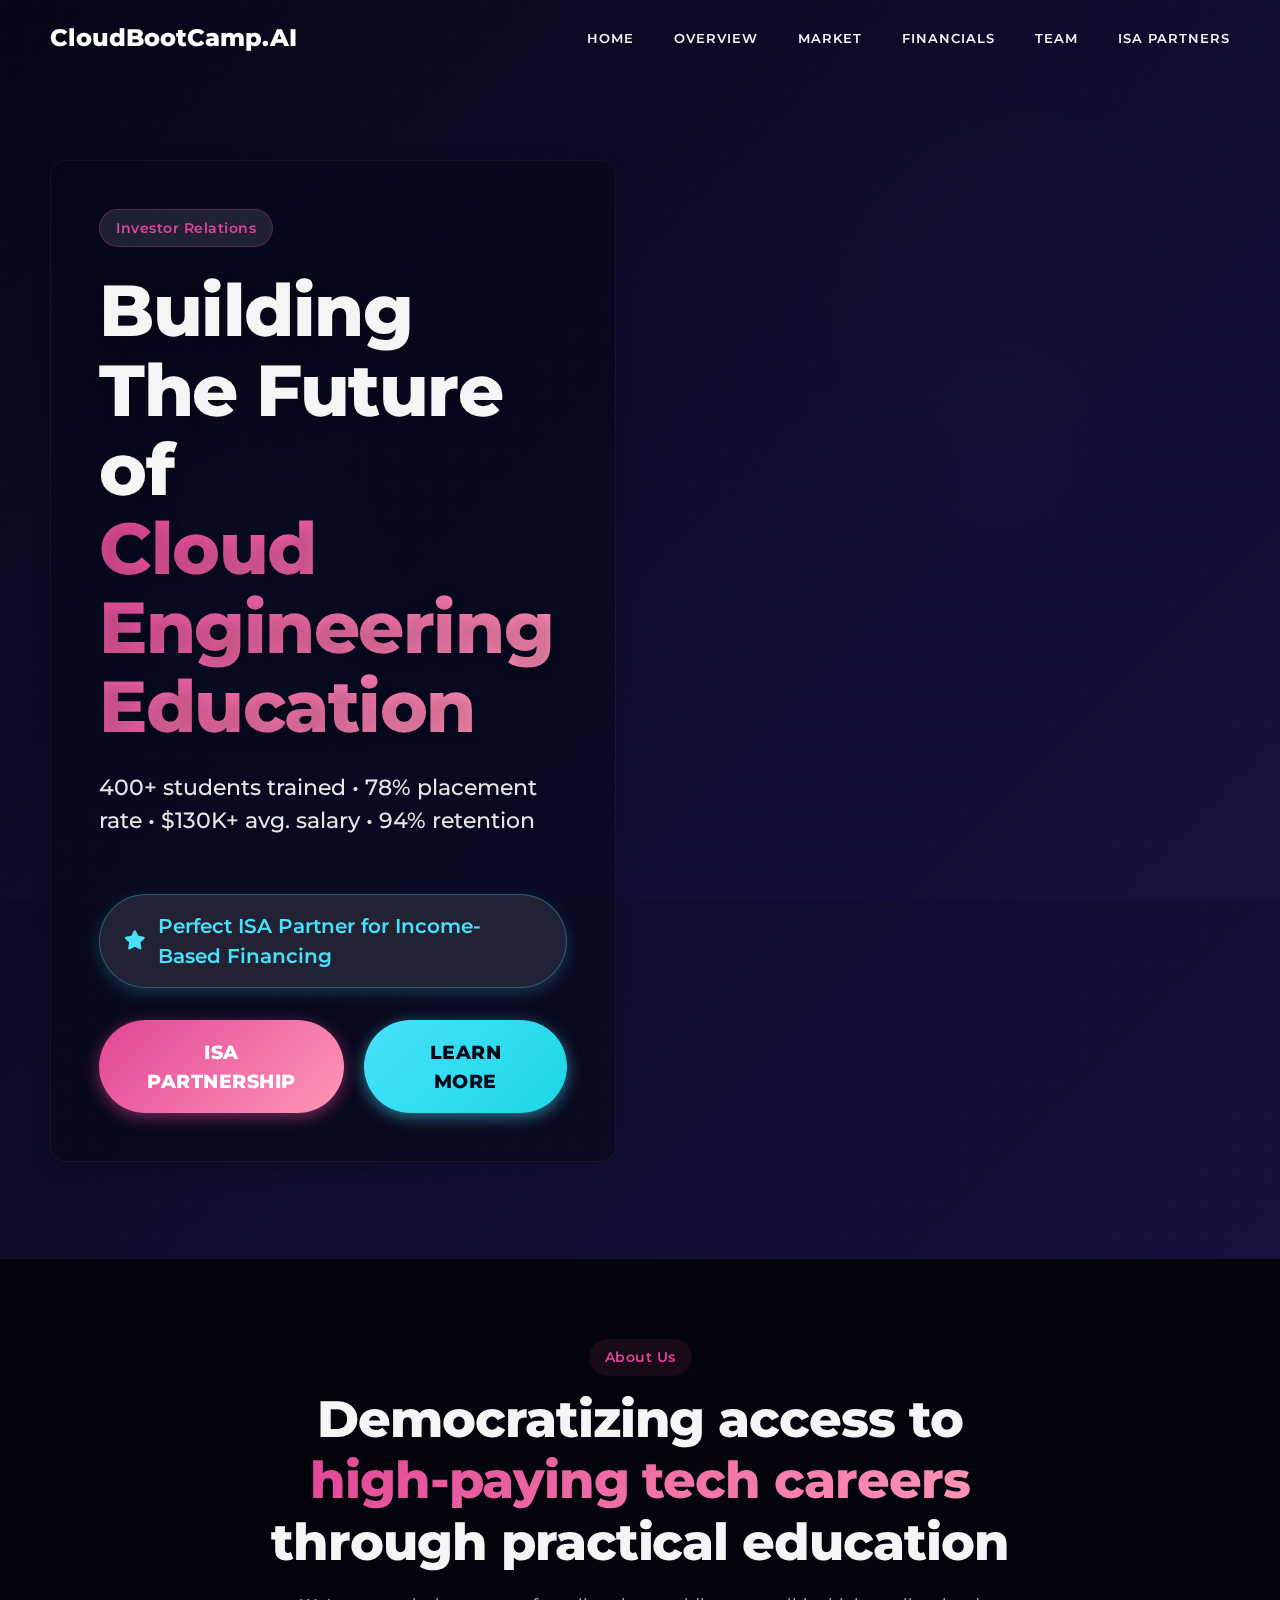
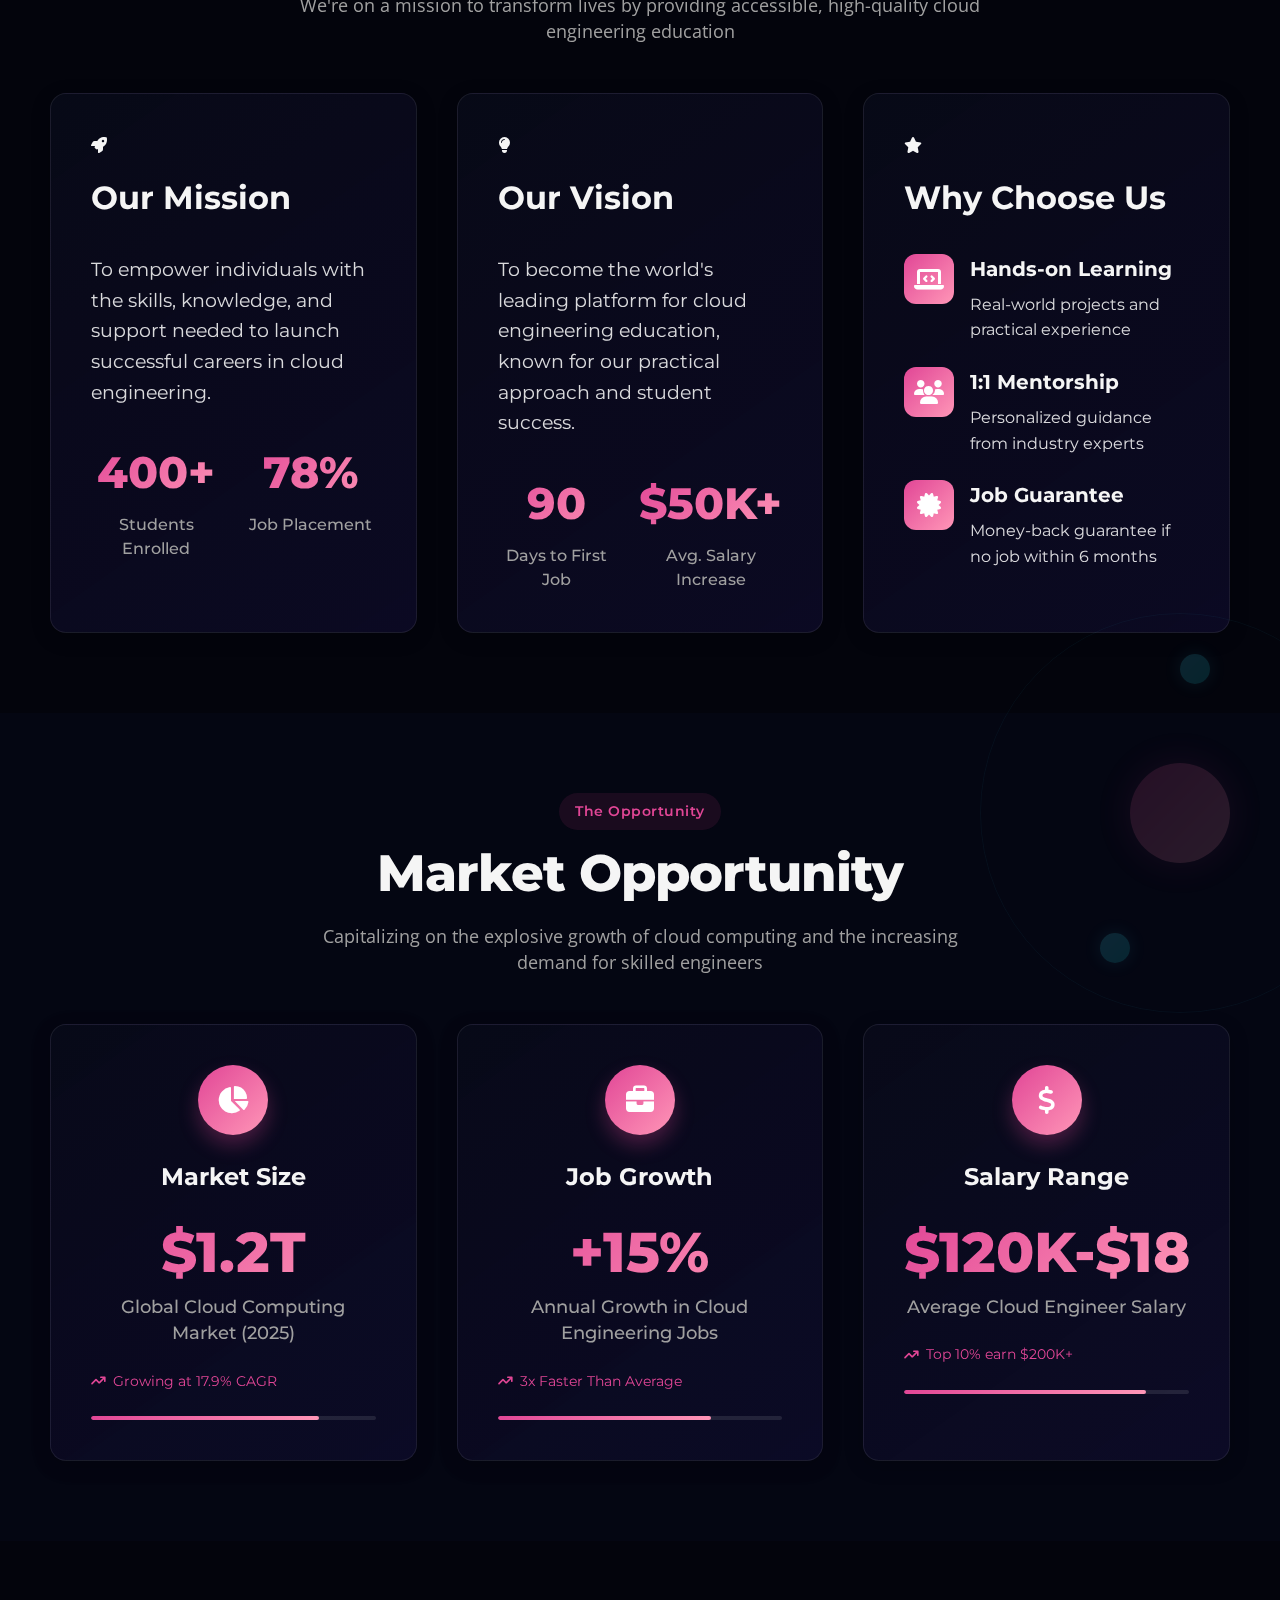
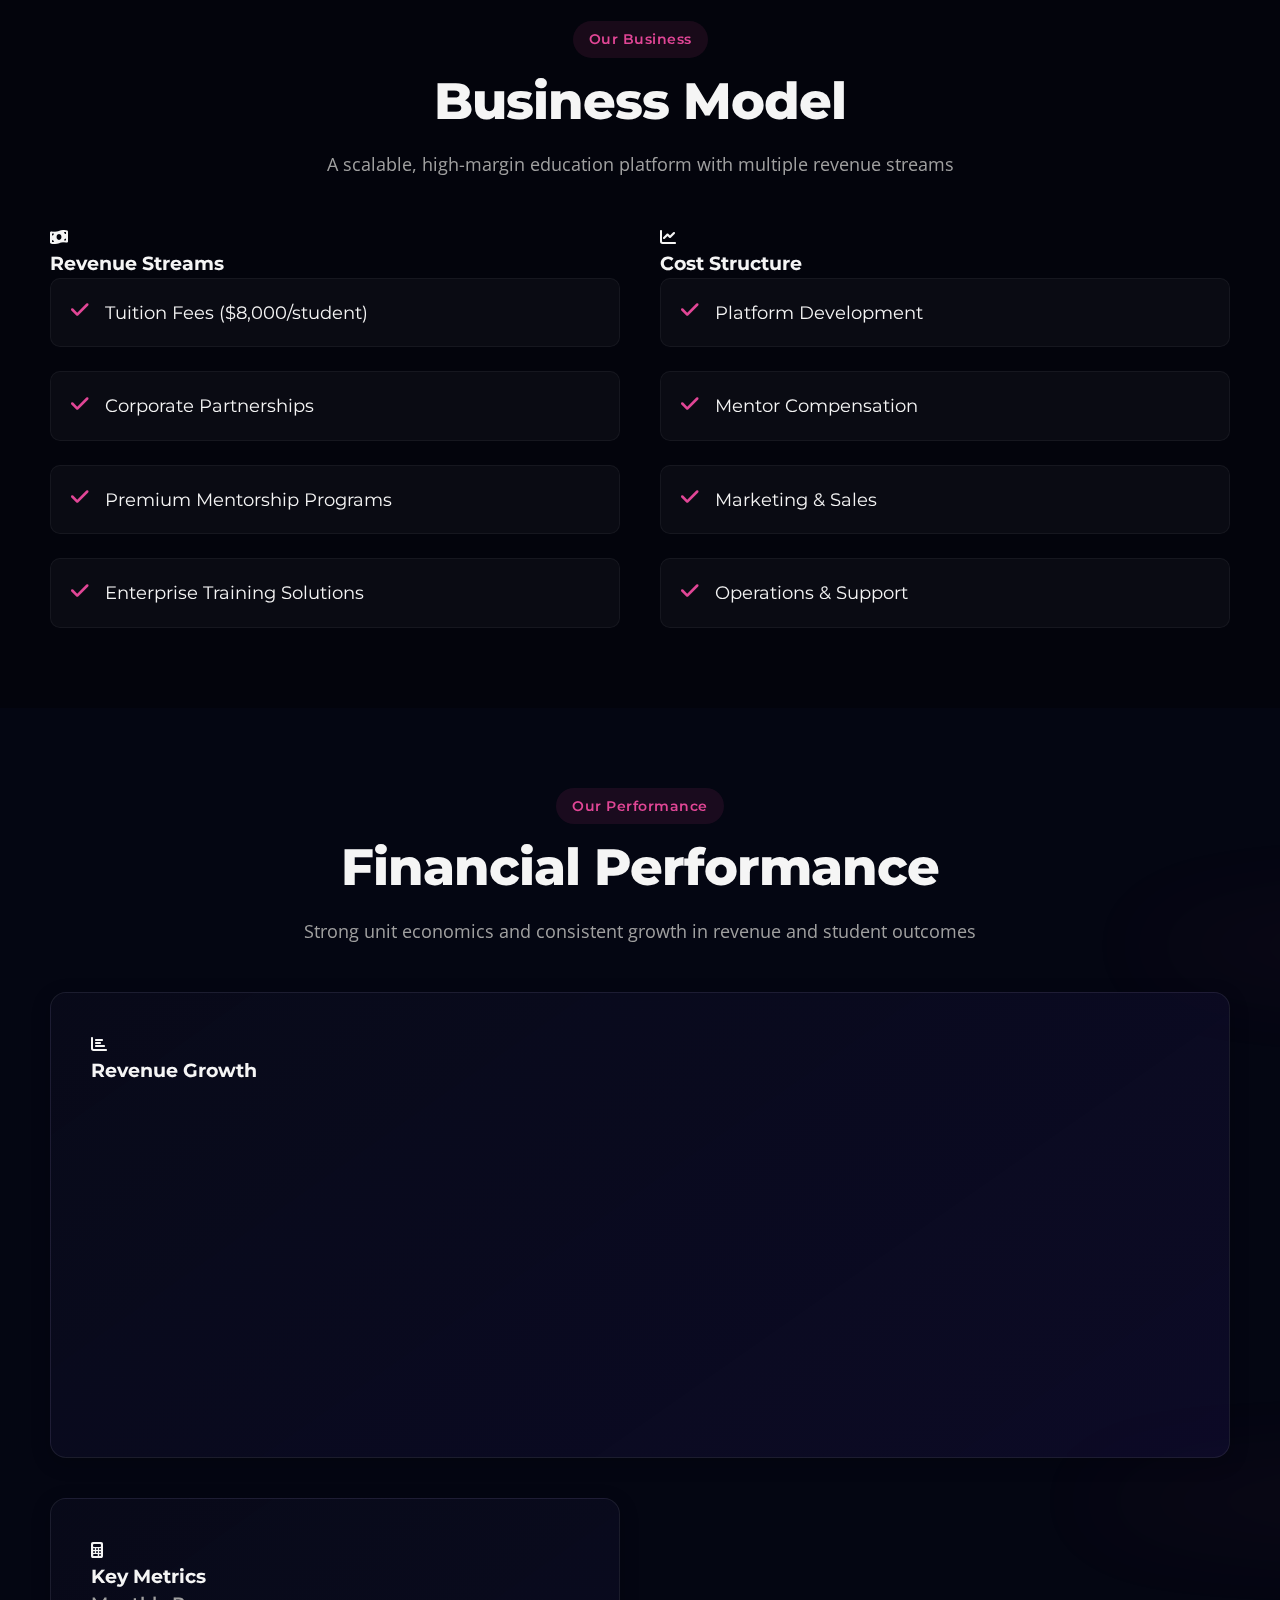
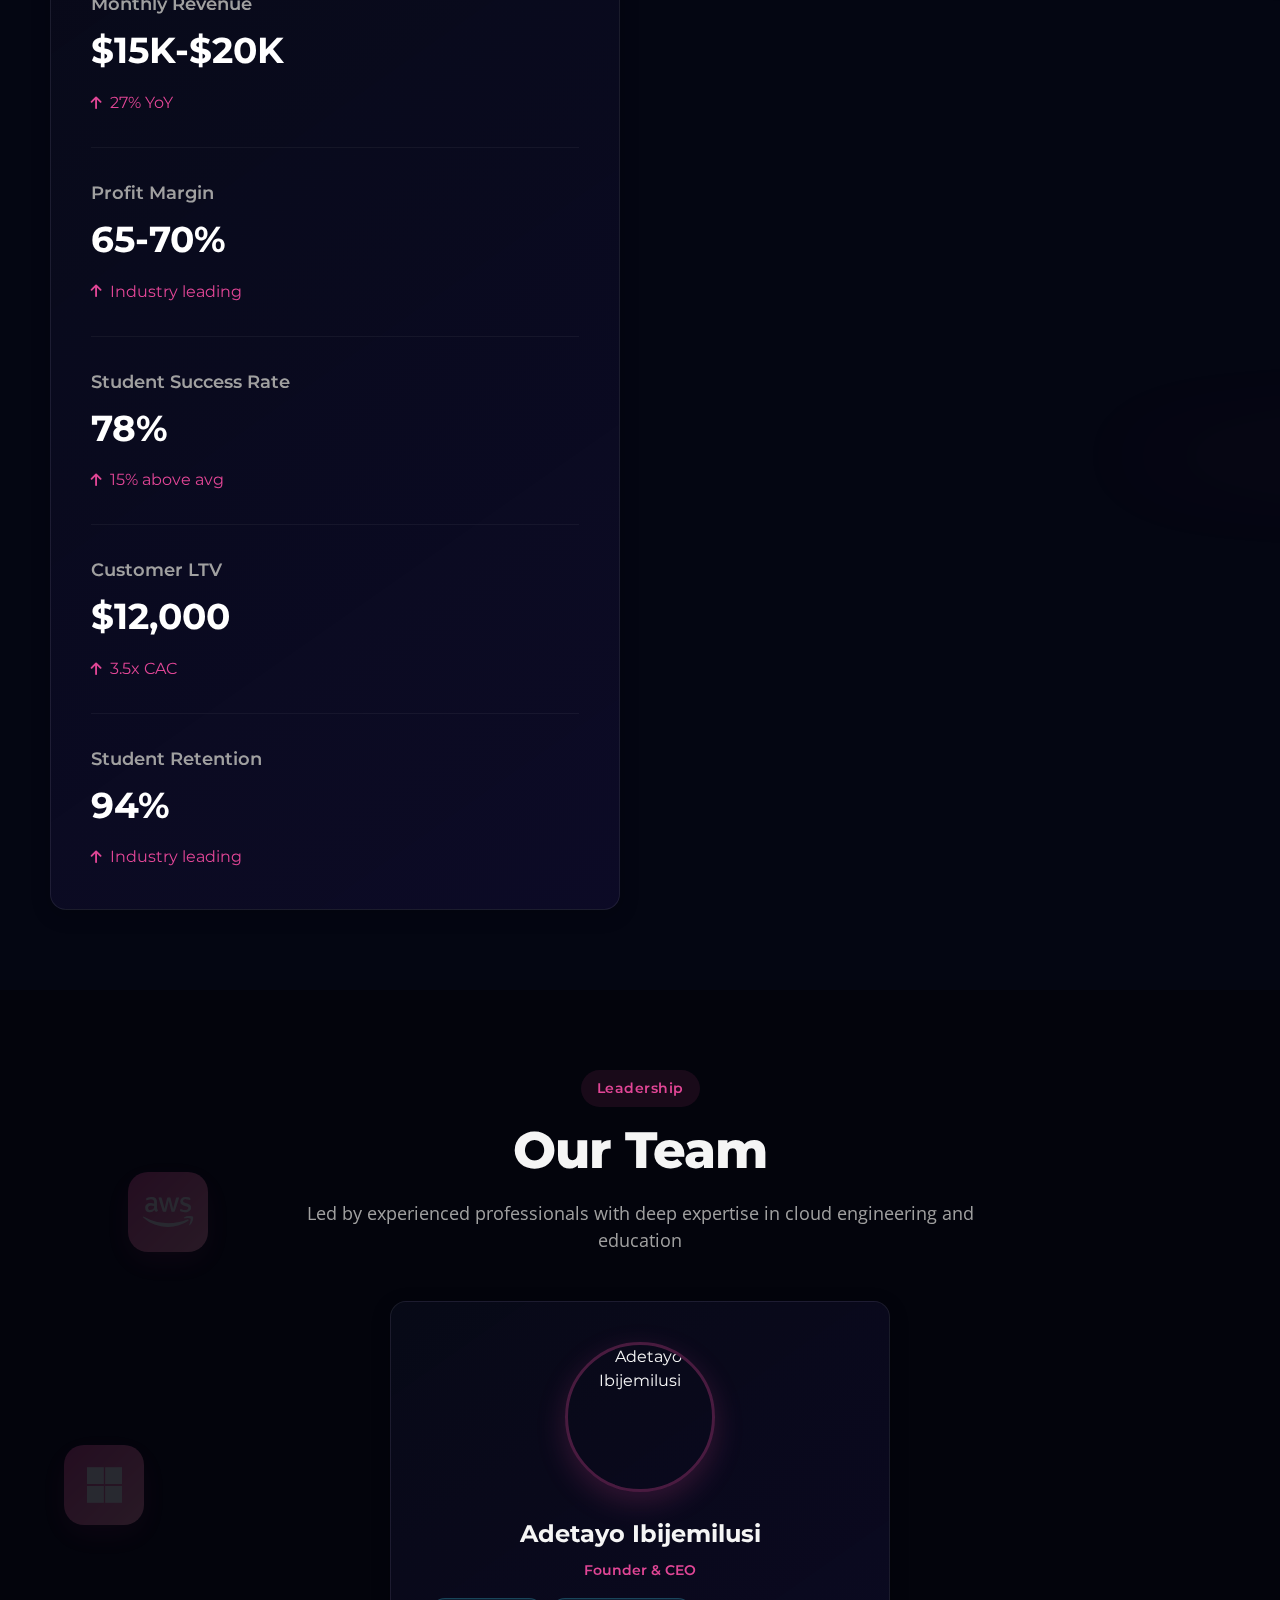
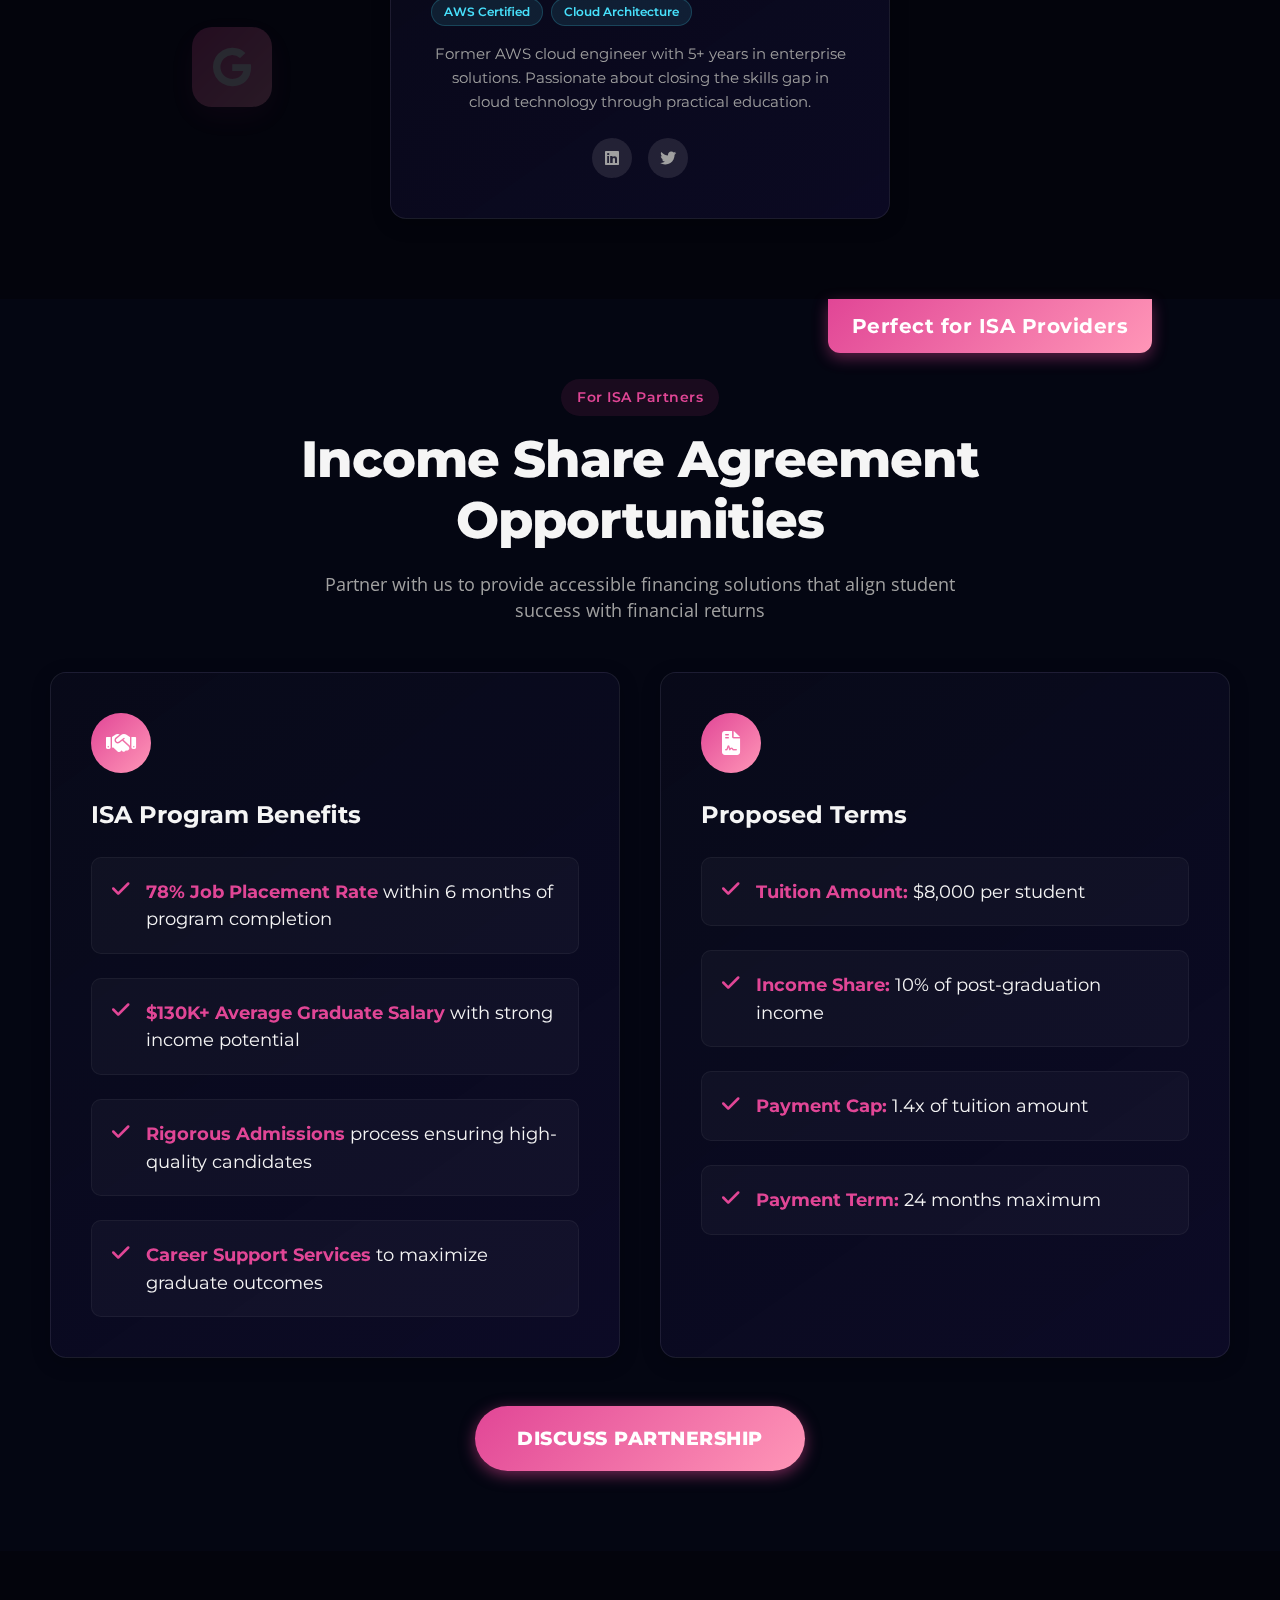
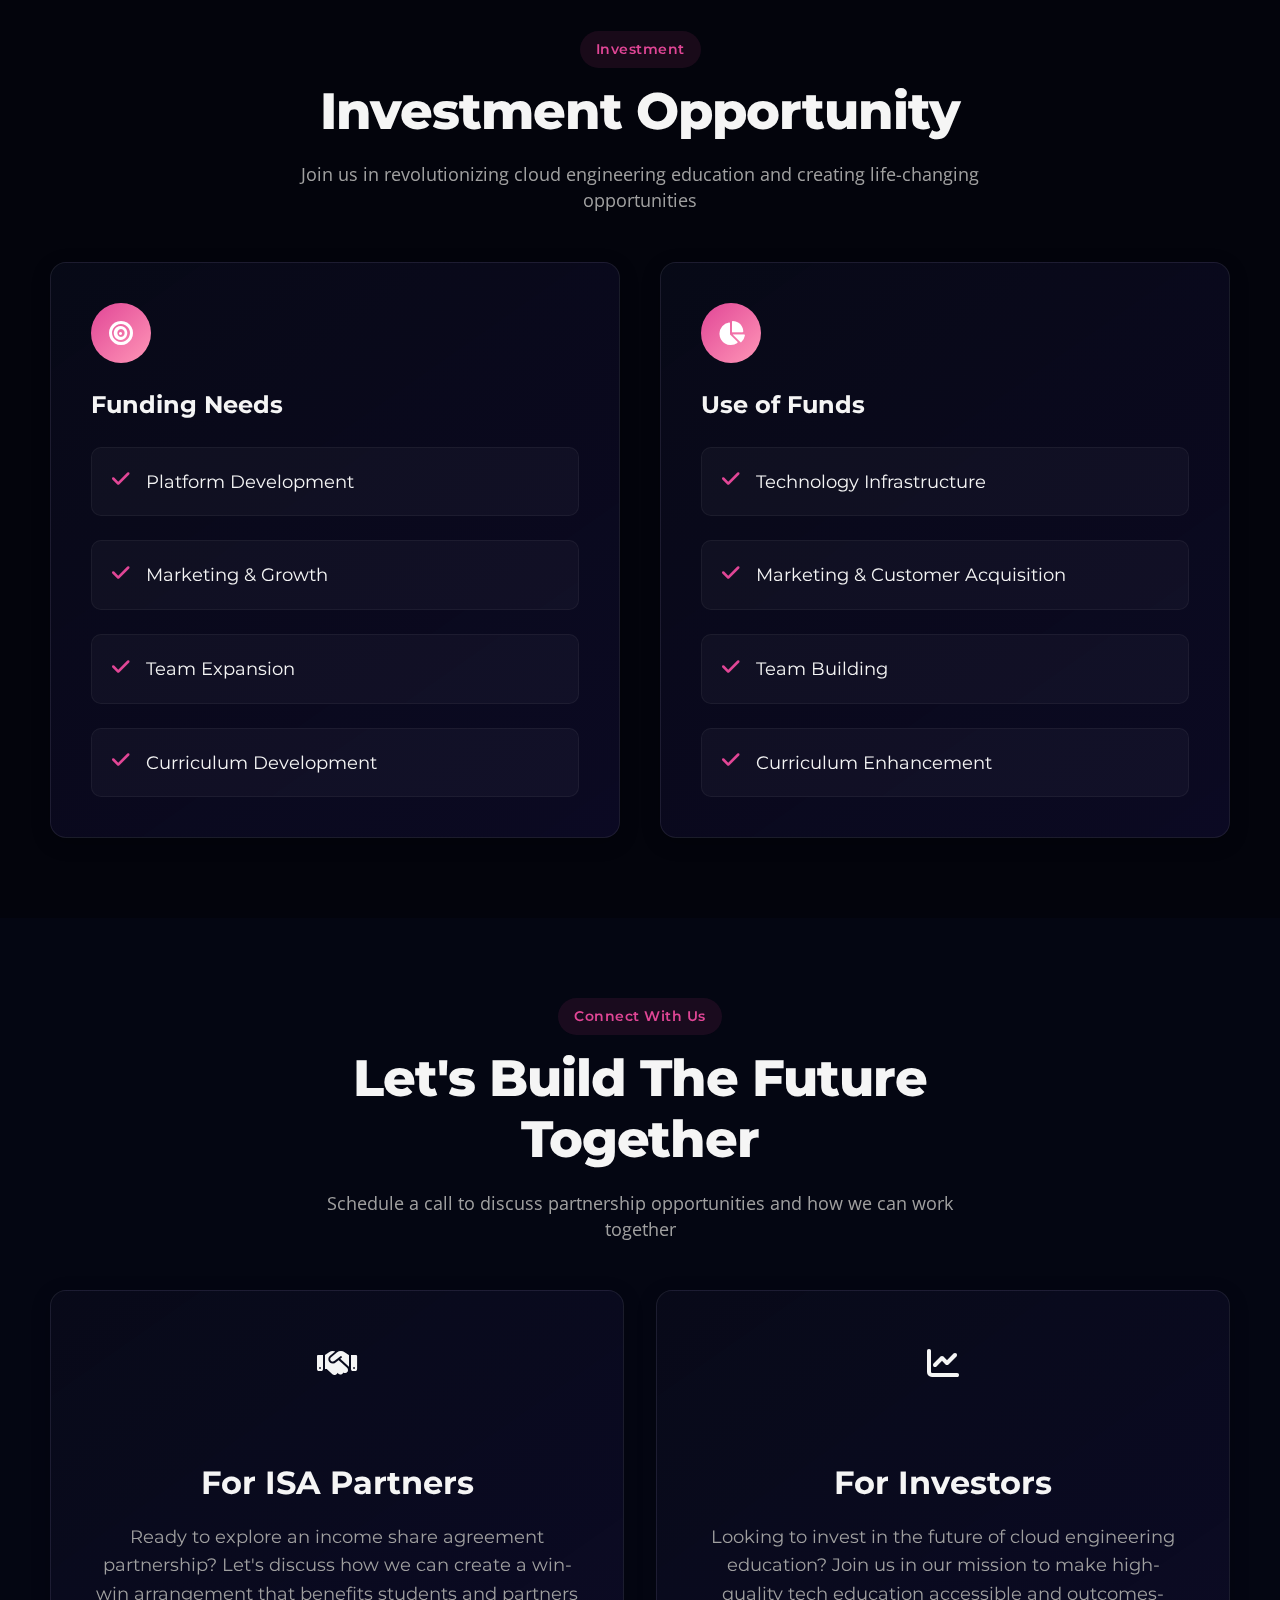
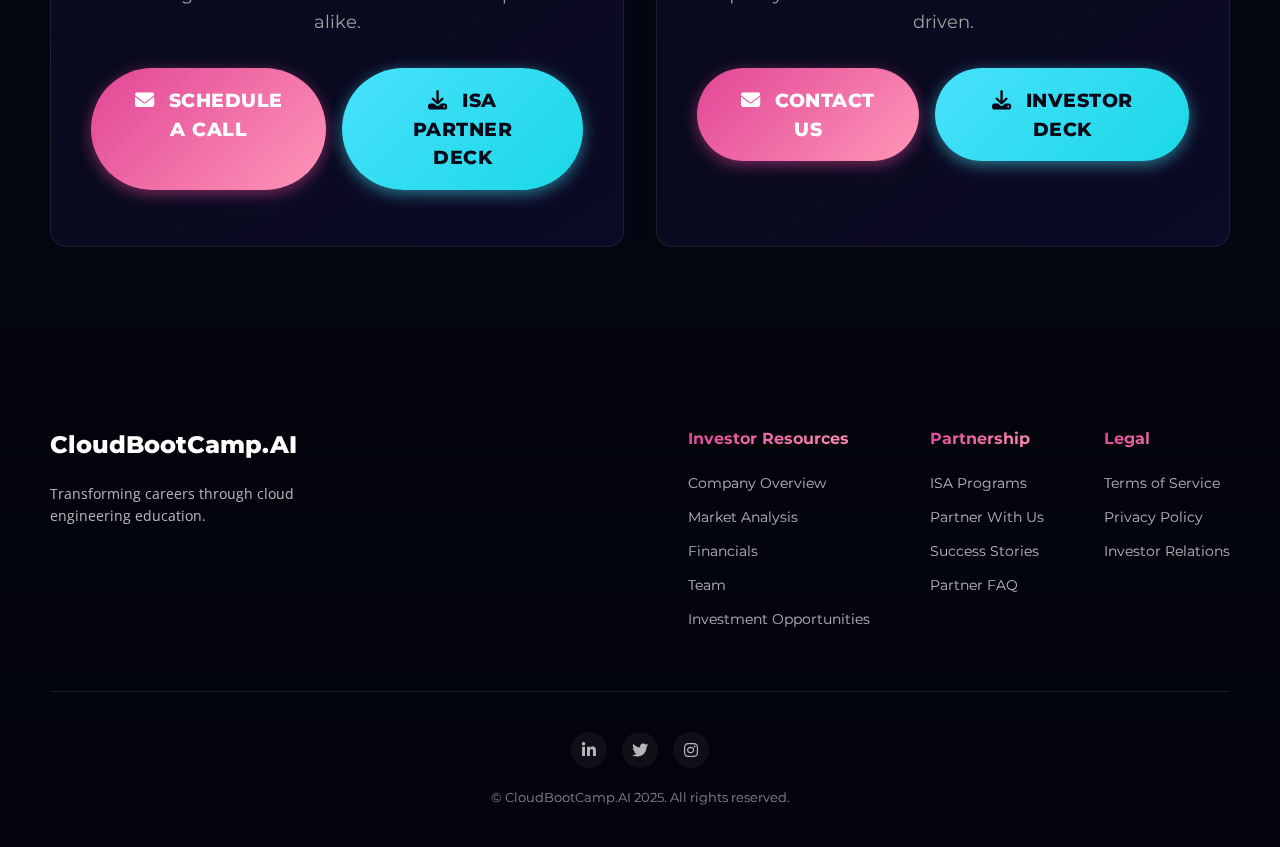
==== commit 839241b8: "cloud 3.0" ====
--- a/investors.html
+++ b/investors.html
@@ -428,6 +428,9 @@
 
     <!-- ISA Partnership Opportunity -->
     <section id="isa-partnership" class="section">
+        <div class="highlight-badge">
+            <span>Perfect for ISA Providers</span>
+        </div>
         <div class="container">
             <div class="section-header">
                 <span class="section-badge">For ISA Partners</span>
--- a/styles.css
+++ b/styles.css
@@ -89,9 +89,9 @@
 /* Container */
 .container {
     width: 100%;
-    max-width: 1300px;
+    max-width: 1400px;
     margin: 0 auto;
-    padding: 0 30px;
+    padding: 0 50px;
 }
 
 /* Background Elements */
@@ -191,39 +191,55 @@
     transition: all var(--transition-medium);
     position: relative;
     overflow: hidden;
-    padding: 12px 30px;
+    padding: 16px 36px;
     text-align: center;
     border: none;
     cursor: pointer;
     font-family: var(--font-primary);
-    font-size: 0.9rem;
+    font-size: 1rem;
+}
+
+.btn::before {
+    content: '';
+    position: absolute;
+    top: 0;
+    left: -100%;
+    width: 100%;
+    height: 100%;
+    background: rgba(255, 255, 255, 0.2);
+    transition: all 0.4s ease;
+}
+
+.btn:hover::before {
+    left: 100%;
 }
 
 .btn-primary {
     background: var(--gradient-primary);
     color: white;
-    box-shadow: 0 4px 15px rgba(225, 70, 150, 0.4);
+    box-shadow: 0 4px 15px rgba(225, 70, 150, 0.5);
 }
 
 .btn-primary:hover {
     transform: translateY(-3px);
-    box-shadow: 0 8px 25px rgba(225, 70, 150, 0.5);
+    box-shadow: 0 8px 25px rgba(225, 70, 150, 0.6);
 }
 
 .btn-secondary {
     background: var(--gradient-secondary);
     color: var(--dark);
-    box-shadow: 0 4px 15px rgba(72, 225, 252, 0.4);
+    box-shadow: 0 4px 15px rgba(72, 225, 252, 0.5);
 }
 
 .btn-secondary:hover {
     transform: translateY(-3px);
-    box-shadow: 0 8px 25px rgba(72, 225, 252, 0.5);
+    box-shadow: 0 8px 25px rgba(72, 225, 252, 0.6);
 }
 
 .btn-large {
-    padding: 16px 40px;
-    font-size: 1rem;
+    padding: 18px 42px;
+    font-size: 1.2rem;
+    font-weight: 800;
 }
 
 /* Header */
@@ -358,18 +374,20 @@
 }
 
 .hero-title {
-    font-size: 3.75rem;
+    font-size: 4.5rem;
     line-height: 1.1;
     font-weight: 800;
     margin-bottom: 1.5rem;
     letter-spacing: -0.02em;
+    text-shadow: 0 5px 15px rgba(0, 0, 0, 0.2);
 }
 
 .hero-subtitle {
-    font-size: 1.1rem;
+    font-size: 1.4rem;
     line-height: 1.5;
     color: rgba(255, 255, 255, 0.9);
     margin-bottom: 2rem;
+    font-weight: 500;
 }
 
 .hero-stats {
@@ -1036,53 +1054,59 @@
 
 @media (max-width: 992px) {
     .container {
-        padding: 0 20px;
+        padding: 0 30px;
     }
     
     .hero {
         padding: 150px 0 80px;
     }
     
-    .hero-flex {
-        flex-direction: column;
-        text-align: center;
-    }
-    
-    .hero-content,
-    .hero-video {
-        max-width: 100%;
-    }
-    
-    .hero-stats {
-        justify-content: center;
-    }
-    
-    .featured-logos {
-        justify-content: center;
-    }
-    
-    .steps-container {
+    .hero-title {
+        font-size: 3.5rem;
+    }
+    
+    .hero-subtitle {
+        font-size: 1.2rem;
+    }
+    
+    .hero-text {
+        padding: 2.5rem;
+    }
+    
+    .section-title {
+        font-size: 2.8rem;
+    }
+    
+    .section-subtitle {
+        font-size: 1.1rem;
+    }
+    
+    .overview-grid,
+    .market-grid {
         grid-template-columns: repeat(2, 1fr);
-    }
-    
-    .results-grid,
-    .more-testimonials {
-        grid-template-columns: repeat(2, 1fr);
-    }
-    
-    .video-testimonial {
-        flex-direction: column;
-        padding: 0;
-        padding-bottom: 30px;
-    }
-    
-    .video-testimonial .video-wrapper {
-        width: 100%;
-        border-radius: 0;
-    }
-    
-    .testimonial-info {
-        padding: 0 30px;
+        gap: 2rem;
+    }
+    
+    .financials-grid {
+        grid-template-columns: 1fr;
+    }
+    
+    .financial-card.wide {
+        grid-column: span 1;
+    }
+    
+    .investment-grid,
+    .business-model-grid {
+        grid-template-columns: 1fr;
+        gap: 2rem;
+    }
+    
+    .market-value {
+        font-size: 3rem;
+    }
+    
+    .card-metrics .metric {
+        font-size: 2.25rem;
     }
     
     .footer-content {
@@ -1098,6 +1122,12 @@
     .footer-links {
         justify-content: space-around;
         width: 100%;
+    }
+    
+    .highlight-badge {
+        right: 5%;
+        font-size: 1.1rem;
+        padding: 0.6rem 1.2rem;
     }
 }
 
@@ -1130,35 +1160,56 @@
         display: flex;
     }
     
+    .hero-content {
+        grid-template-columns: 1fr;
+    }
+    
+    .hero-text {
+        max-width: 100%;
+    }
+    
     .hero-title {
-        font-size: 2.5rem;
+        font-size: 3rem;
     }
     
     .hero-subtitle {
         font-size: 1.1rem;
     }
     
-    .hero-stats {
-        flex-direction: column;
-        gap: 30px;
-    }
-    
-    .featured-logos {
-        flex-wrap: wrap;
-    }
-    
-    .steps-container,
-    .results-grid,
-    .more-testimonials {
+    .partner-badge {
+        font-size: 1.1rem;
+        padding: 0.8rem 1.2rem;
+    }
+    
+    .section-title {
+        font-size: 2.5rem;
+    }
+    
+    .overview-grid,
+    .market-grid {
         grid-template-columns: 1fr;
-    }
-    
-    .section-title {
-        font-size: 2rem;
-    }
-    
-    .cta-title {
-        font-size: 2rem;
+        gap: 2rem;
+    }
+    
+    .contact-grid {
+        grid-template-columns: 1fr;
+        gap: 2rem;
+    }
+    
+    .btn-large {
+        padding: 16px 36px;
+        font-size: 1.1rem;
+    }
+    
+    .market-value {
+        font-size: 2.75rem;
+    }
+    
+    .highlight-badge {
+        right: 0;
+        left: 0;
+        width: 220px;
+        margin: 0 auto;
     }
     
     .footer-links {
@@ -1175,31 +1226,75 @@
 
 @media (max-width: 480px) {
     .container {
-        padding: 0 15px;
+        padding: 0 20px;
+    }
+    
+    .hero {
+        padding: 7rem 0 4rem;
+    }
+    
+    .hero-text {
+        padding: 2rem;
     }
     
     .hero-title {
-        font-size: 2rem;
+        font-size: 2.5rem;
     }
     
     .hero-subtitle {
         font-size: 1rem;
     }
     
-    .featured-logos {
-        gap: 15px;
+    .section-title {
+        font-size: 2.2rem;
+    }
+    
+    .hero-cta {
+        flex-direction: column;
+        gap: 1rem;
     }
     
     .btn-large {
-        padding: 14px 30px;
-    }
-    
-    .step {
-        padding: 30px 20px;
-    }
-    
-    .text-testimonial {
-        padding: 25px 20px;
+        width: 100%;
+        padding: 16px 24px;
+    }
+    
+    .investment-card,
+    .market-card,
+    .financial-card,
+    .contact-card {
+        padding: 2rem 1.5rem;
+    }
+    
+    .market-value {
+        font-size: 2.5rem;
+    }
+    
+    .metric-value {
+        font-size: 2rem;
+    }
+    
+    .highlight-badge {
+        font-size: 0.9rem;
+        padding: 0.6rem 1rem;
+        width: 180px;
+    }
+    
+    .feature-list li {
+        padding: 1rem;
+    }
+    
+    .feature-list li span {
+        font-size: 1rem;
+    }
+    
+    .contact-actions {
+        flex-direction: column;
+        gap: 1rem;
+    }
+    
+    .contact-actions .btn {
+        width: 100%;
     }
 }
 
@@ -1214,12 +1309,112 @@
 
 /* Section Spacing */
 .section {
-    padding: 4rem 0;
+    padding: 5rem 0;
     position: relative;
 }
 
 .section:nth-child(even) {
     background: rgba(6, 8, 24, 0.5);
+}
+
+/* Overview Cards */
+.overview-card {
+    background: linear-gradient(145deg, rgba(10, 12, 28, 0.7), rgba(25, 18, 69, 0.4));
+    border-radius: var(--radius-lg);
+    padding: 2.5rem;
+    transition: all var(--transition-medium);
+    border: 1px solid rgba(255, 255, 255, 0.08);
+    box-shadow: var(--shadow-md);
+    backdrop-filter: blur(5px);
+}
+
+.overview-card:hover {
+    transform: translateY(-8px);
+    box-shadow: var(--shadow-lg);
+    border: 1px solid rgba(225, 70, 150, 0.3);
+}
+
+.overview-card .card-header {
+    margin-bottom: 2rem;
+}
+
+.overview-card h3 {
+    font-size: 2rem;
+    font-weight: 700;
+    margin-top: 1rem;
+}
+
+.overview-card p {
+    font-size: 1.2rem;
+    line-height: 1.6;
+    color: rgba(255, 255, 255, 0.85);
+    margin-bottom: 2rem;
+}
+
+.card-metrics {
+    display: grid;
+    grid-template-columns: repeat(2, 1fr);
+    gap: 1.5rem;
+    list-style: none;
+    padding: 0;
+}
+
+.card-metrics li {
+    text-align: center;
+}
+
+.card-metrics .metric {
+    font-size: 2.75rem;
+    font-weight: 800;
+    background: var(--gradient-primary);
+    -webkit-background-clip: text;
+    background-clip: text;
+    -webkit-text-fill-color: transparent;
+    margin-bottom: 0.5rem;
+}
+
+.card-metrics .label {
+    font-size: 1rem;
+    color: var(--gray-light);
+    font-weight: 500;
+}
+
+.differentiator-list {
+    display: flex;
+    flex-direction: column;
+    gap: 1.5rem;
+}
+
+.differentiator-item {
+    display: flex;
+    align-items: flex-start;
+    gap: 1rem;
+}
+
+.differentiator-icon {
+    width: 50px;
+    height: 50px;
+    background: var(--gradient-primary);
+    border-radius: 12px;
+    display: flex;
+    align-items: center;
+    justify-content: center;
+    flex-shrink: 0;
+}
+
+.differentiator-icon i {
+    font-size: 1.5rem;
+    color: white;
+}
+
+.differentiator-info h4 {
+    font-size: 1.25rem;
+    margin-bottom: 0.5rem;
+}
+
+.differentiator-info p {
+    font-size: 1rem;
+    margin-bottom: 0;
 }
 
 .section-header {
@@ -1230,16 +1425,19 @@
 }
 
 .section-title {
-    font-size: 2.5rem;
+    font-size: 3.2rem;
     line-height: 1.2;
-    margin-bottom: 1rem;
+    margin-bottom: 1.25rem;
     letter-spacing: -0.02em;
 }
 
 .section-subtitle {
-    font-size: 1.1rem;
+    font-size: 1.3rem;
     line-height: 1.5;
-    color: rgba(255, 255, 255, 0.7);
+    color: rgba(255, 255, 255, 0.8);
+    max-width: 800px;
+    margin-left: auto;
+    margin-right: auto;
 }
 
 /* Grid Layouts */
@@ -1248,6 +1446,68 @@
     grid-template-columns: repeat(auto-fit, minmax(280px, 1fr));
     gap: 1.5rem;
     margin: 0;
+}
+
+.overview-grid {
+    display: grid;
+    grid-template-columns: repeat(3, 1fr);
+    gap: 2.5rem;
+    margin-top: 3rem;
+}
+
+.market-grid {
+    display: grid;
+    grid-template-columns: repeat(3, 1fr);
+    gap: 2.5rem;
+    margin-top: 3rem;
+}
+
+.business-model-grid {
+    display: grid;
+    grid-template-columns: repeat(2, 1fr);
+    gap: 2.5rem;
+    margin-top: 3rem;
+}
+
+.investment-grid {
+    display: grid;
+    grid-template-columns: repeat(2, 1fr);
+    gap: 2.5rem;
+    margin-top: 3rem;
+}
+
+.financials-grid {
+    display: grid;
+    grid-template-columns: repeat(2, 1fr);
+    gap: 2.5rem;
+    margin-top: 3rem;
+}
+
+.financial-card.wide {
+    grid-column: span 1;
+}
+
+.financial-card {
+    background: linear-gradient(145deg, rgba(10, 12, 28, 0.7), rgba(25, 18, 69, 0.4));
+    border-radius: var(--radius-lg);
+    padding: 2.5rem;
+    box-shadow: var(--shadow-md);
+    transition: all var(--transition-medium);
+    border: 1px solid rgba(255, 255, 255, 0.08);
+    position: relative;
+    overflow: hidden;
+    backdrop-filter: blur(5px);
+}
+
+.financial-card:hover {
+    transform: translateY(-8px);
+    box-shadow: var(--shadow-lg);
+    border-color: rgba(225, 70, 150, 0.3);
+}
+
+.financial-chart {
+    height: 400px;
+    margin-top: 2rem;
 }
 
 .feature-card {
@@ -1329,19 +1589,21 @@
 .partner-badge {
     display: inline-flex;
     align-items: center;
-    gap: 0.5rem;
+    gap: 0.75rem;
     background: rgba(255, 255, 255, 0.1);
     border: 1px solid rgba(72, 225, 252, 0.3);
     color: var(--secondary);
-    padding: 0.75rem 1.25rem;
+    padding: 1rem 1.5rem;
     border-radius: var(--radius-full);
-    font-size: 1rem;
+    font-size: 1.25rem;
     font-weight: 600;
     margin-top: 1.5rem;
+    box-shadow: 0 5px 15px rgba(72, 225, 252, 0.2);
 }
 
 .partner-badge i {
     color: var(--secondary);
+    font-size: 1.2rem;
 }
 
 .hero-cta {
@@ -1544,56 +1806,81 @@
 .feature-list {
     display: flex;
     flex-direction: column;
+    gap: 1.5rem;
+}
+
+.feature-list li {
+    display: flex;
+    align-items: flex-start;
     gap: 1rem;
-}
-
-.feature-list li {
-    display: flex;
-    align-items: flex-start;
-    gap: 0.75rem;
+    background: rgba(255, 255, 255, 0.03);
+    padding: 1.25rem;
+    border-radius: var(--radius-md);
+    transition: all var(--transition-medium);
+    border: 1px solid rgba(255, 255, 255, 0.05);
+}
+
+.feature-list li:hover {
+    background: rgba(255, 255, 255, 0.05);
+    transform: translateX(5px);
+    border-color: rgba(225, 70, 150, 0.2);
 }
 
 .feature-list li i {
     color: var(--primary);
-    font-size: 1rem;
-    margin-top: 0.25rem;
+    font-size: 1.25rem;
+    margin-top: 0.1rem;
+}
+
+.feature-list li span {
+    font-size: 1.15rem;
+    line-height: 1.5;
 }
 
 /* Financial Metrics Styling */
 .metrics-list {
     display: flex;
     flex-direction: column;
-    gap: 1.25rem;
+    gap: 2rem;
 }
 
 .metrics-list li {
     display: flex;
     flex-direction: column;
-    gap: 0.25rem;
+    gap: 0.35rem;
+    position: relative;
+    padding-bottom: 2rem;
+    border-bottom: 1px solid rgba(255, 255, 255, 0.05);
+}
+
+.metrics-list li:last-child {
+    border-bottom: none;
+    padding-bottom: 0;
 }
 
 .metric-label {
-    font-size: 0.85rem;
+    font-size: 1.1rem;
     color: var(--gray-light);
-    font-weight: 500;
+    font-weight: 600;
 }
 
 .metric-value {
-    font-size: 1.5rem;
+    font-size: 2.25rem;
     font-weight: 700;
     color: white;
 }
 
 .metric-trend {
-    font-size: 0.85rem;
+    font-size: 1rem;
     color: var(--primary);
     display: flex;
     align-items: center;
-    gap: 0.35rem;
+    gap: 0.5rem;
+    margin-top: 0.5rem;
 }
 
 .metric-trend i {
-    font-size: 0.75rem;
+    font-size: 0.9rem;
 }
 
 /* Contact Section Styling */
@@ -1871,12 +2158,13 @@
 .market-card {
     background: linear-gradient(145deg, rgba(10, 12, 28, 0.7), rgba(25, 18, 69, 0.4));
     border-radius: var(--radius-lg);
-    padding: 2rem;
+    padding: 2.5rem;
     box-shadow: var(--shadow-md);
     transition: all var(--transition-medium);
     border: 1px solid rgba(255, 255, 255, 0.08);
     position: relative;
     overflow: hidden;
+    text-align: center;
 }
 
 .market-card:hover {
@@ -1885,25 +2173,44 @@
     border-color: rgba(225, 70, 150, 0.3);
 }
 
+.market-card .card-icon {
+    width: 70px;
+    height: 70px;
+    background: var(--gradient-primary);
+    border-radius: 50%;
+    display: flex;
+    align-items: center;
+    justify-content: center;
+    margin: 0 auto 1.5rem;
+    box-shadow: 0 10px 20px rgba(225, 70, 150, 0.3);
+}
+
+.market-card .card-icon i {
+    color: white;
+    font-size: 1.75rem;
+}
+
 .market-card h3 {
-    font-size: 1.25rem;
-    margin-bottom: 1rem;
+    font-size: 1.5rem;
+    margin-bottom: 1.5rem;
 }
 
 .market-value {
-    font-size: 2.5rem;
+    font-size: 3.5rem;
     font-weight: 800;
     background: var(--gradient-primary);
     -webkit-background-clip: text;
     background-clip: text;
     -webkit-text-fill-color: transparent;
     line-height: 1.2;
+    margin-bottom: 0.5rem;
 }
 
 .market-label {
     color: var(--gray-light);
-    font-size: 0.9rem;
-    margin-bottom: 1rem;
+    font-size: 1.1rem;
+    margin-bottom: 1.5rem;
+    font-weight: 500;
 }
 
 /* Team Card Styling */
@@ -1979,6 +2286,30 @@
     margin-bottom: 1.5rem;
 }
 
+/* Highlight Badge */
+.highlight-badge {
+    position: absolute;
+    top: 0;
+    right: 10%;
+    background: var(--gradient-primary);
+    color: white;
+    padding: 0.75rem 1.5rem;
+    font-size: 1.25rem;
+    font-weight: 700;
+    border-radius: 0 0 12px 12px;
+    box-shadow: 0 5px 15px rgba(225, 70, 150, 0.4);
+    z-index: 10;
+    text-align: center;
+    letter-spacing: 0.5px;
+    transform-origin: top;
+    animation: badge-bounce 3s ease-in-out infinite;
+}
+
+@keyframes badge-bounce {
+    0%, 100% { transform: scaleY(1); }
+    50% { transform: scaleY(1.1); }
+}
+
 /* Animation Classes */
 .fade-up {
     opacity: 0;
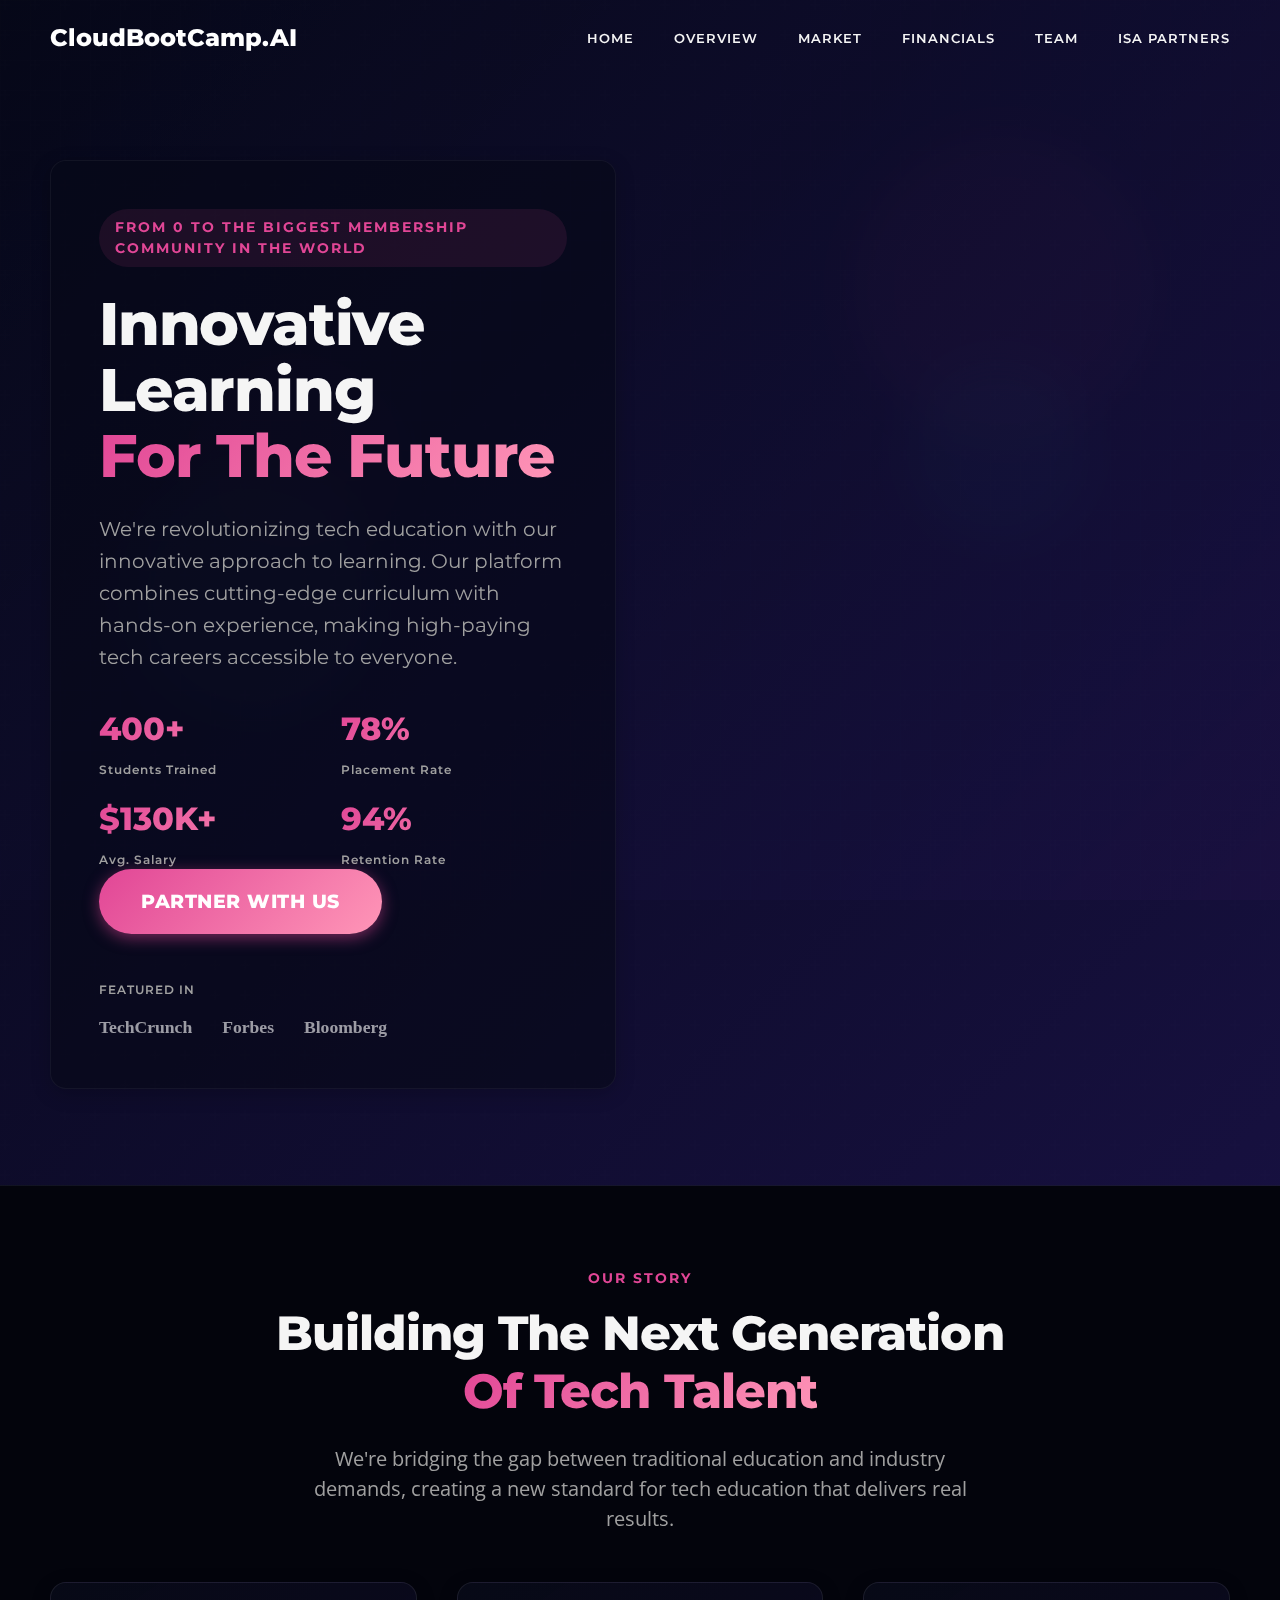
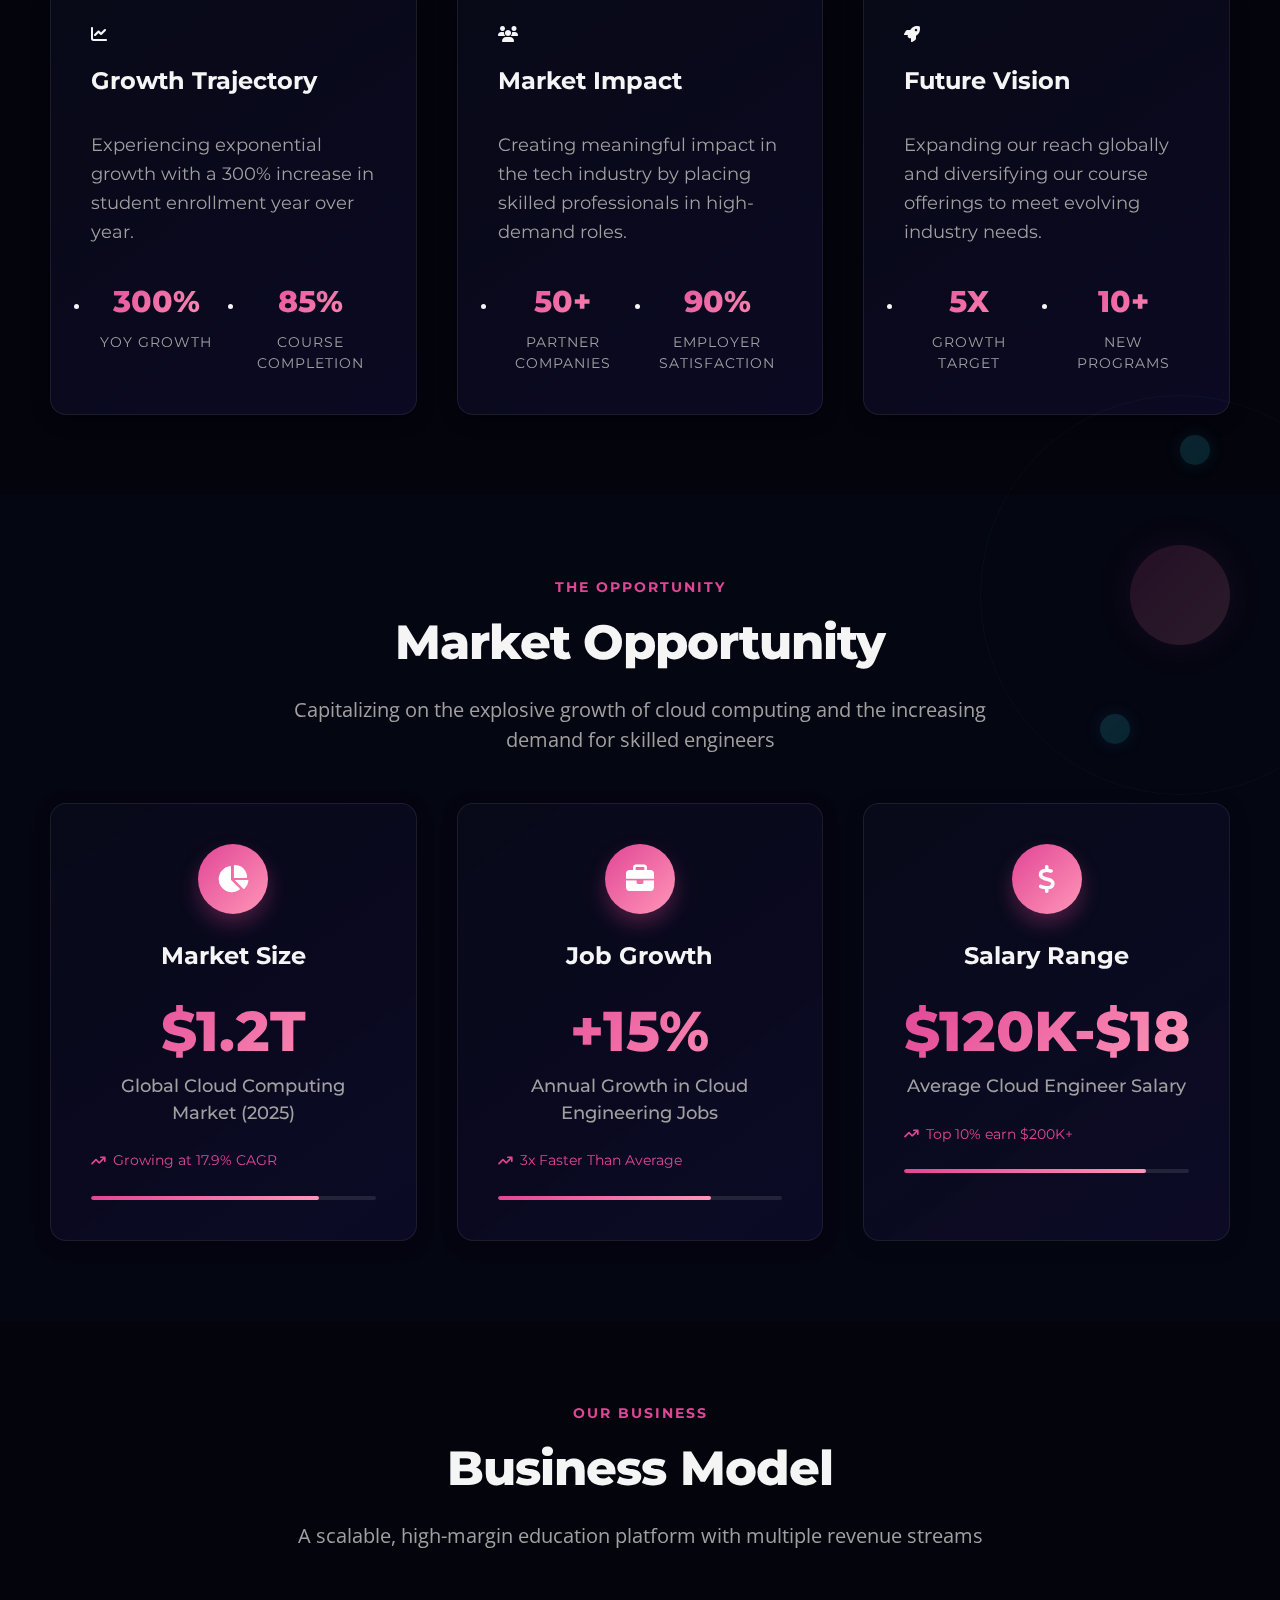
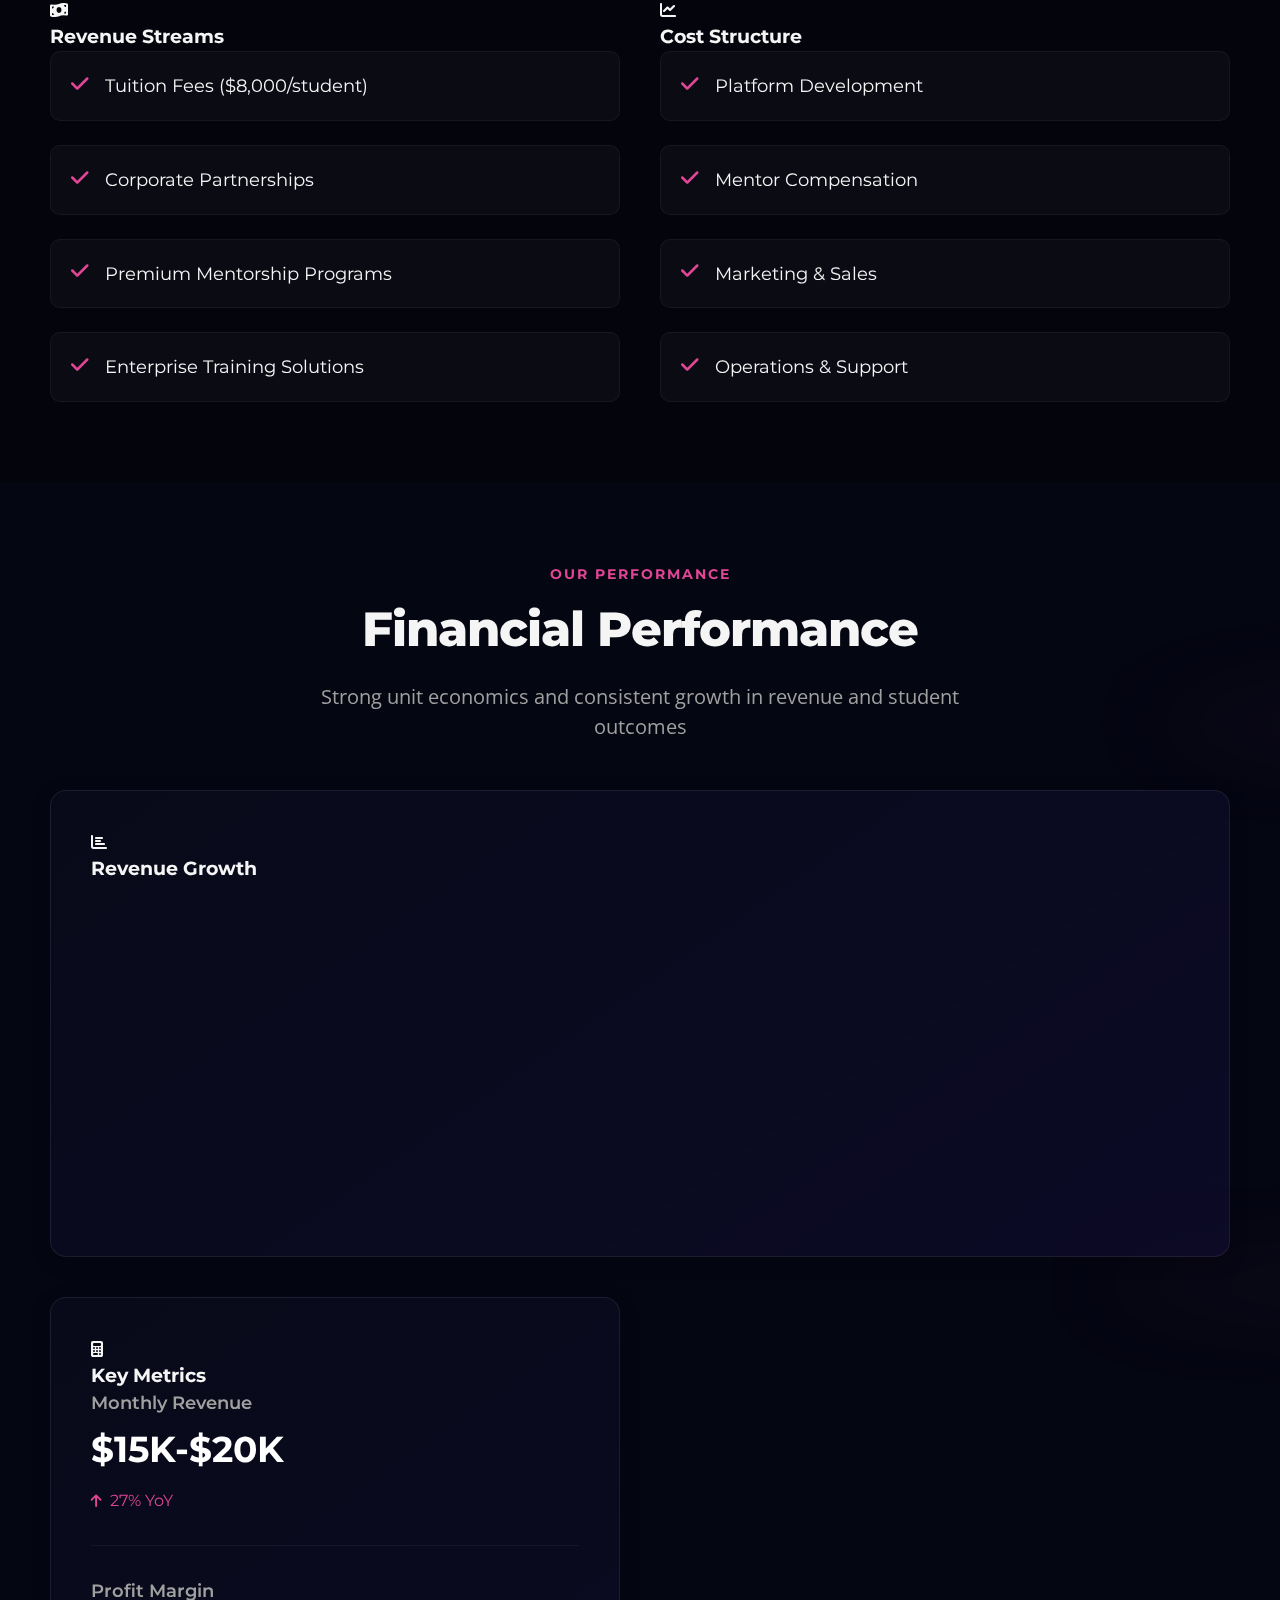
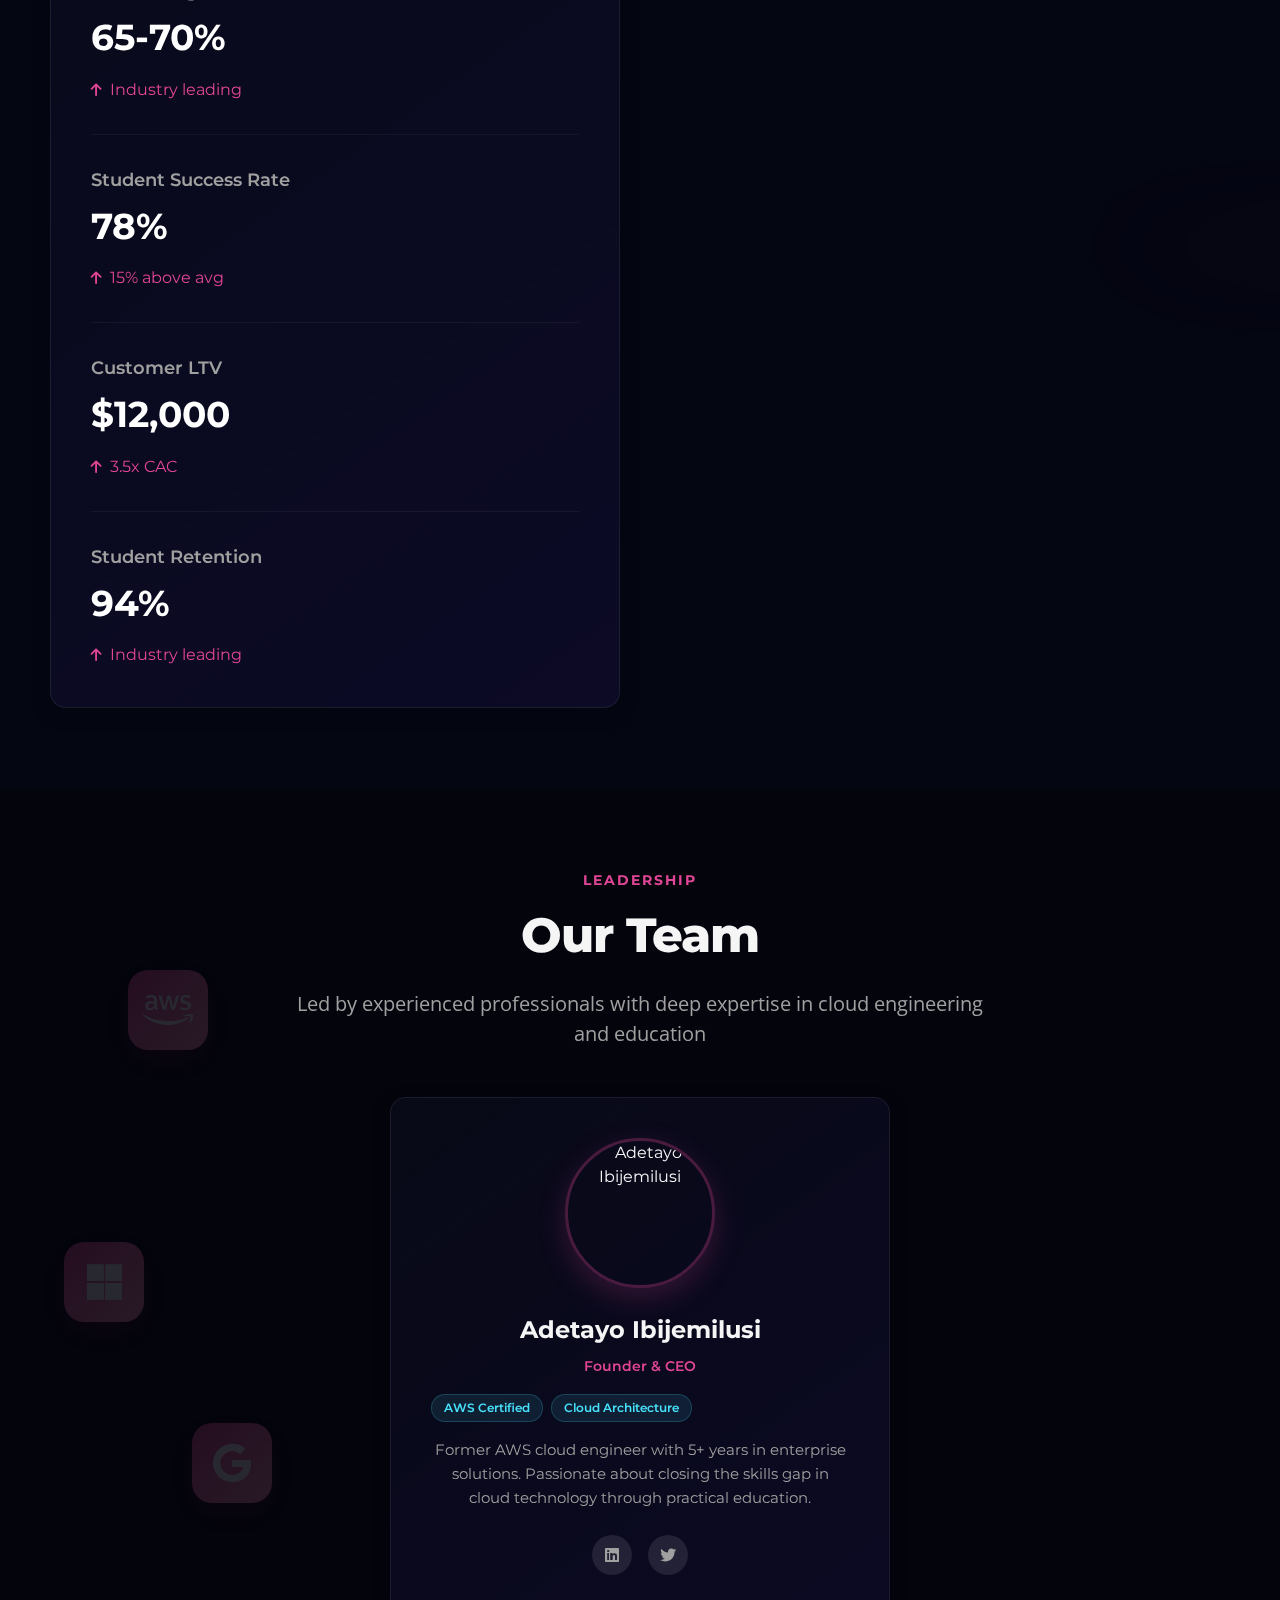
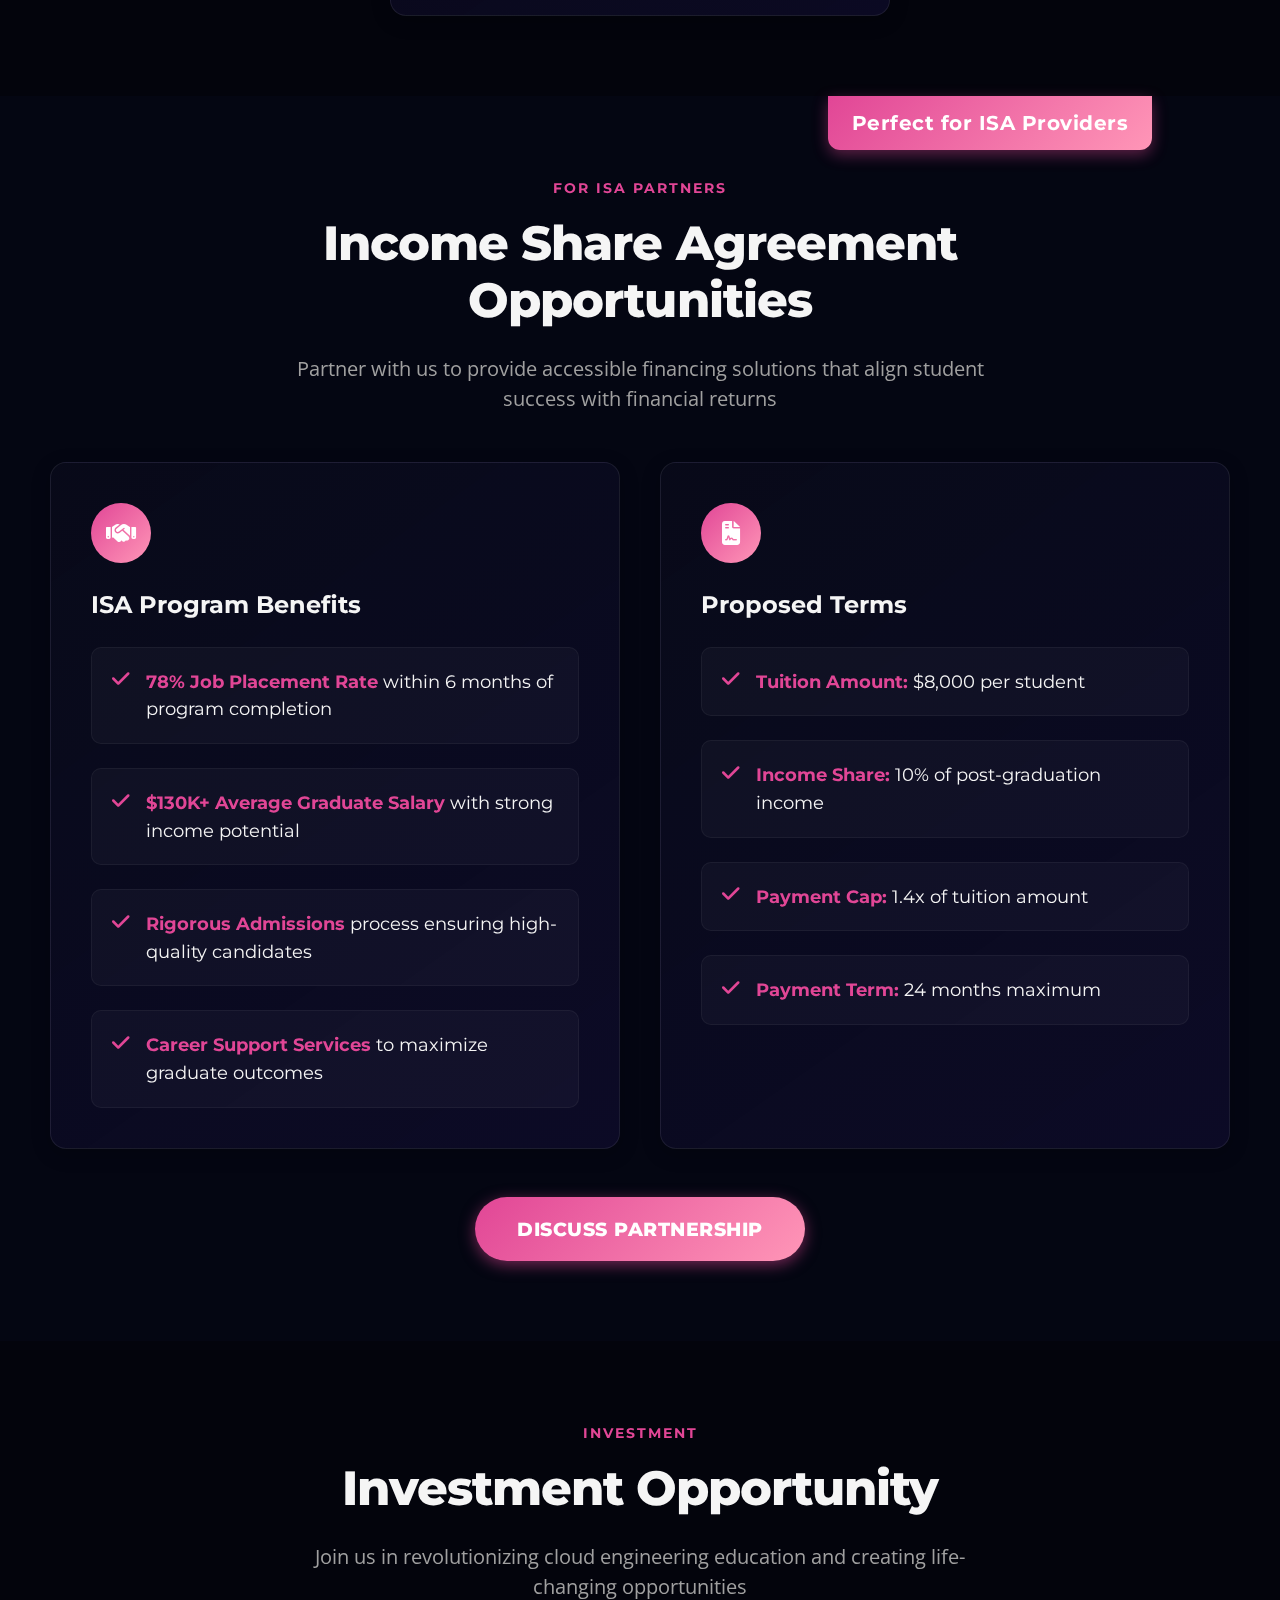
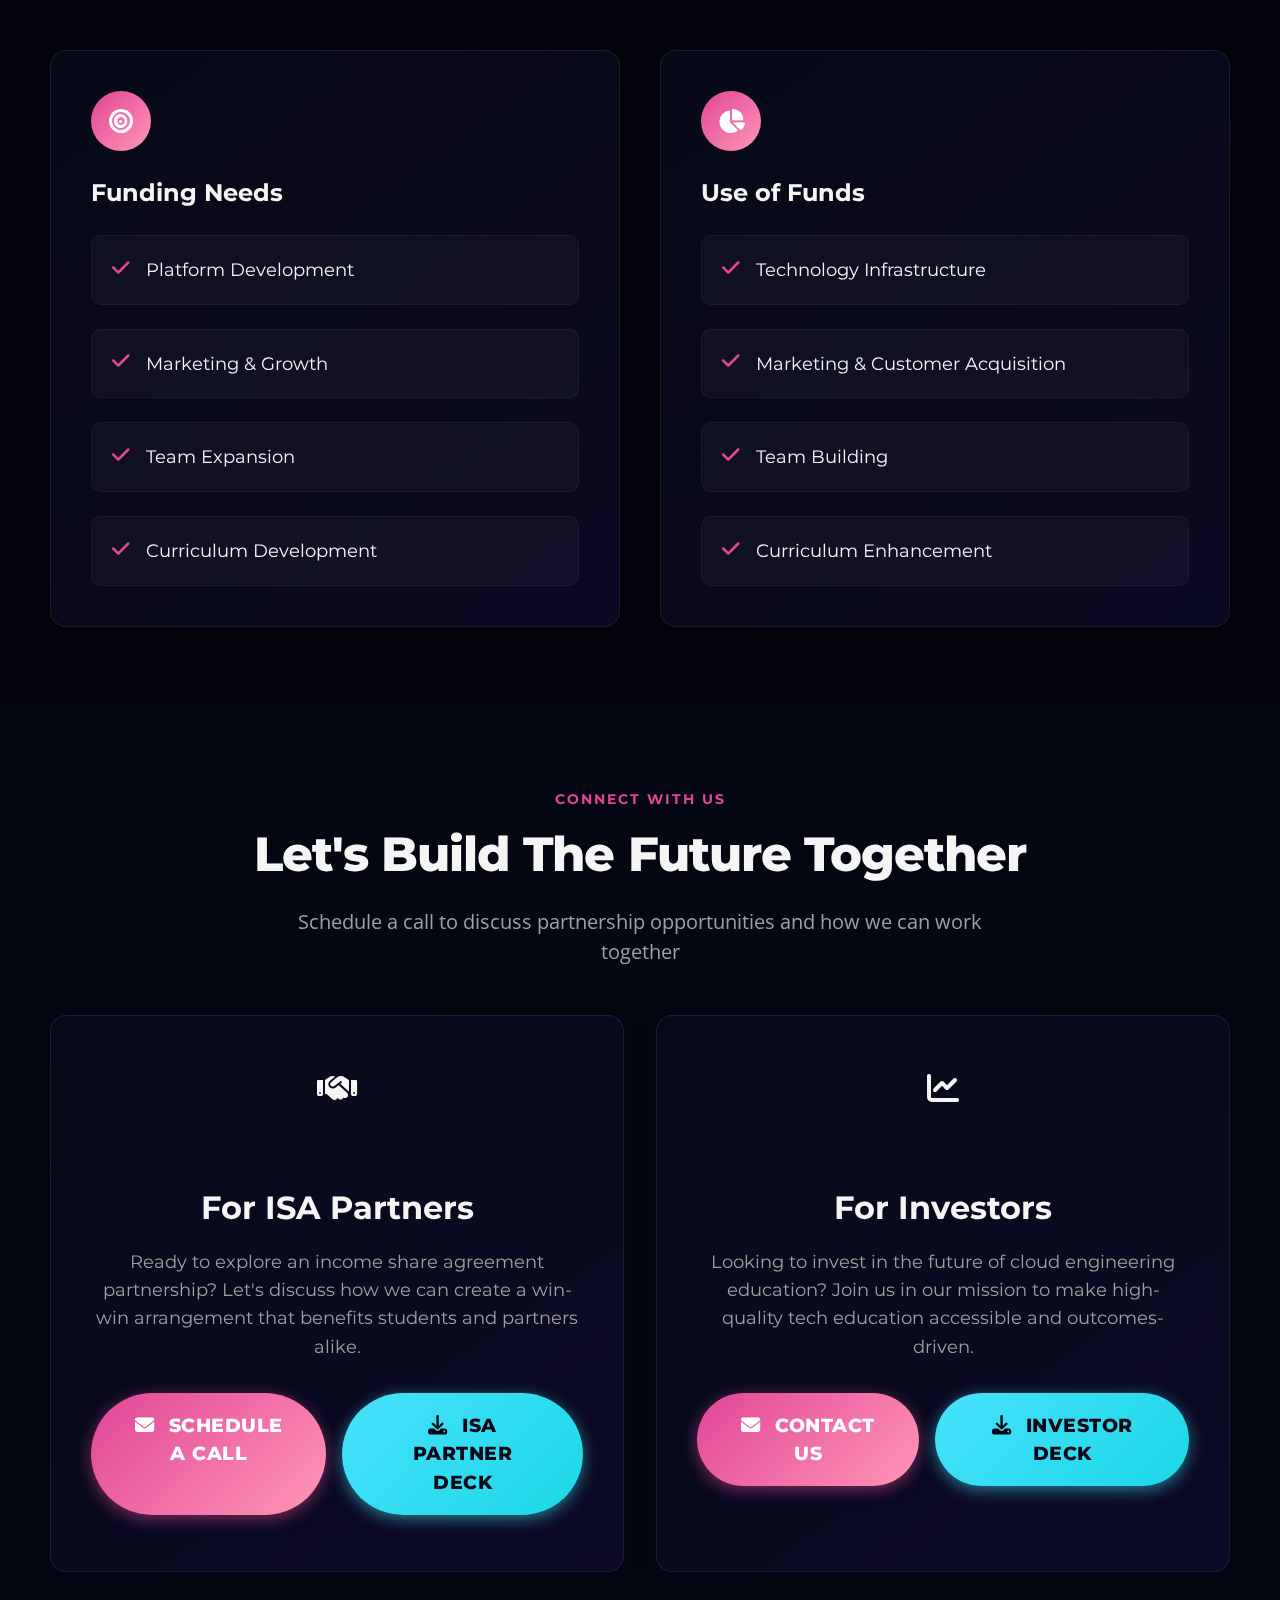
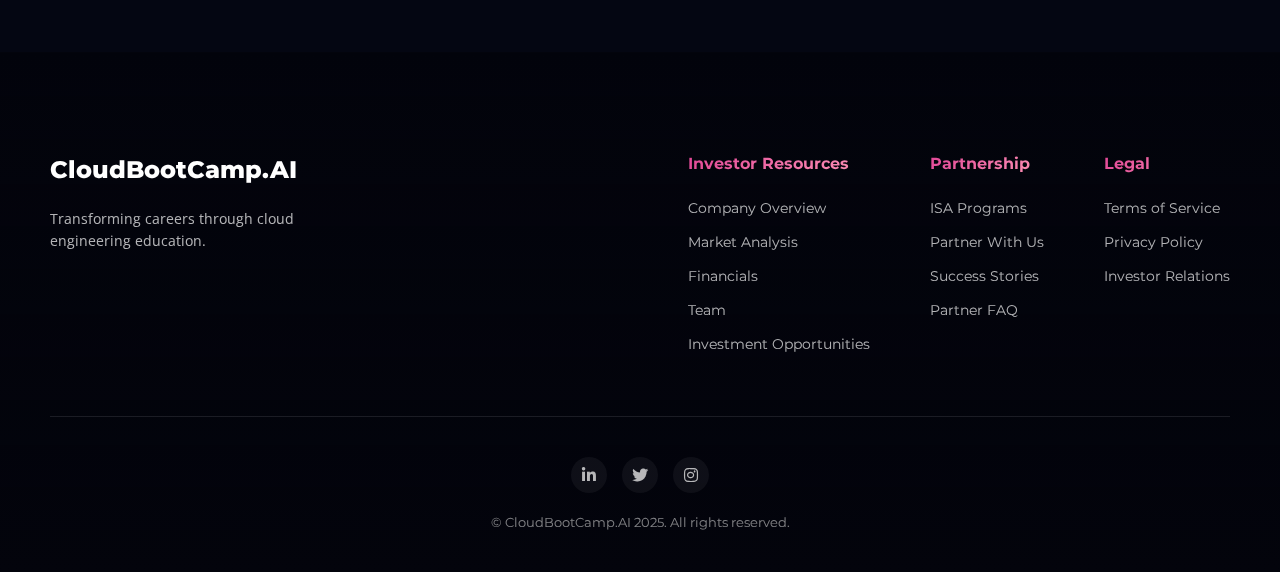
==== commit 8f893591: "investor tab update" ====
--- a/investors.html
+++ b/investors.html
@@ -62,20 +62,42 @@
         <div class="container">
             <div class="hero-content">
                 <div class="hero-text">
-                    <div class="hero-badge">Investor Relations</div>
+                    <div class="hero-badge">From 0 to the biggest Membership community in the world</div>
                     <h1 class="hero-title">
-                        Building The Future of<br>
-                        <span class="gradient-text">Cloud Engineering Education</span>
+                        Innovative Learning<br>
+                        <span class="gradient-text">For The Future</span>
                     </h1>
                     <p class="hero-subtitle">
-                        400+ students trained • 78% placement rate • $130K+ avg. salary • 94% retention
+                        We're revolutionizing tech education with our innovative approach to learning. Our platform combines cutting-edge curriculum with hands-on experience, making high-paying tech careers accessible to everyone.
                     </p>
-                    <div class="partner-badge">
-                        <i class="fas fa-star"></i> Perfect ISA Partner for Income-Based Financing
-                    </div>
-                    <div class="hero-cta">
-                        <a href="#isa-partnership" class="btn btn-primary btn-large">ISA Partnership</a>
-                        <a href="#overview" class="btn btn-secondary btn-large">Learn More</a>
+                    <div class="stats-grid">
+                        <div class="stat">
+                            <div class="stat-value">400+</div>
+                            <div class="stat-label">Students Trained</div>
+                        </div>
+                        <div class="stat">
+                            <div class="stat-value">78%</div>
+                            <div class="stat-label">Placement Rate</div>
+                        </div>
+                        <div class="stat">
+                            <div class="stat-value">$130K+</div>
+                            <div class="stat-label">Avg. Salary</div>
+                        </div>
+                        <div class="stat">
+                            <div class="stat-value">94%</div>
+                            <div class="stat-label">Retention Rate</div>
+                        </div>
+                    </div>
+                    <div class="hero-action">
+                        <a href="#contact" class="btn btn-primary btn-large">Partner With Us</a>
+                    </div>
+                    <div class="featured-in">
+                        <p>FEATURED IN</p>
+                        <div class="featured-logos">
+                            <span class="featured-logo">TechCrunch</span>
+                            <span class="featured-logo">Forbes</span>
+                            <span class="featured-logo">Bloomberg</span>
+                        </div>
                     </div>
                 </div>
             </div>
@@ -86,14 +108,13 @@
     <section id="overview" class="section">
         <div class="container">
             <div class="section-header">
-                <span class="section-badge">About Us</span>
+                <span class="section-badge">Our Story</span>
                 <h2 class="section-title">
-                    Democratizing access to<br>
-                    <span class="gradient-text">high-paying tech careers</span><br>
-                    through practical education
+                    Building The Next Generation<br>
+                    <span class="gradient-text">Of Tech Talent</span>
                 </h2>
                 <p class="section-subtitle">
-                    We're on a mission to transform lives by providing accessible, high-quality cloud engineering education
+                    We're bridging the gap between traditional education and industry demands, creating a new standard for tech education that delivers real results.
                 </p>
             </div>
 
@@ -101,20 +122,20 @@
                 <div class="overview-card">
                     <div class="card-header">
                         <div class="card-icon">
-                            <i class="fas fa-rocket"></i>
-                        </div>
-                        <h3>Our Mission</h3>
+                            <i class="fas fa-chart-line"></i>
+                        </div>
+                        <h3>Growth Trajectory</h3>
                     </div>
                     <div class="card-content">
-                        <p>To empower individuals with the skills, knowledge, and support needed to launch successful careers in cloud engineering.</p>
+                        <p>Experiencing exponential growth with a 300% increase in student enrollment year over year.</p>
                         <div class="card-metrics">
                             <li>
-                                <div class="metric">400+</div>
-                                <div class="label">Students Enrolled</div>
+                                <div class="metric">300%</div>
+                                <div class="label">YoY Growth</div>
                             </li>
                             <li>
-                                <div class="metric">78%</div>
-                                <div class="label">Job Placement</div>
+                                <div class="metric">85%</div>
+                                <div class="label">Course Completion</div>
                             </li>
                         </div>
                     </div>
@@ -123,20 +144,20 @@
                 <div class="overview-card">
                     <div class="card-header">
                         <div class="card-icon">
-                            <i class="fas fa-lightbulb"></i>
-                        </div>
-                        <h3>Our Vision</h3>
+                            <i class="fas fa-users"></i>
+                        </div>
+                        <h3>Market Impact</h3>
                     </div>
                     <div class="card-content">
-                        <p>To become the world's leading platform for cloud engineering education, known for our practical approach and student success.</p>
+                        <p>Creating meaningful impact in the tech industry by placing skilled professionals in high-demand roles.</p>
                         <div class="card-metrics">
                             <li>
-                                <div class="metric">90</div>
-                                <div class="label">Days to First Job</div>
+                                <div class="metric">50+</div>
+                                <div class="label">Partner Companies</div>
                             </li>
                             <li>
-                                <div class="metric">$50K+</div>
-                                <div class="label">Avg. Salary Increase</div>
+                                <div class="metric">90%</div>
+                                <div class="label">Employer Satisfaction</div>
                             </li>
                         </div>
                     </div>
@@ -145,39 +166,21 @@
                 <div class="overview-card">
                     <div class="card-header">
                         <div class="card-icon">
-                            <i class="fas fa-star"></i>
-                        </div>
-                        <h3>Why Choose Us</h3>
+                            <i class="fas fa-rocket"></i>
+                        </div>
+                        <h3>Future Vision</h3>
                     </div>
                     <div class="card-content">
-                        <div class="differentiator-list">
-                            <div class="differentiator-item">
-                                <div class="differentiator-icon">
-                                    <i class="fas fa-laptop-code"></i>
-                                </div>
-                                <div class="differentiator-info">
-                                    <h4>Hands-on Learning</h4>
-                                    <p>Real-world projects and practical experience</p>
-                                </div>
-                            </div>
-                            <div class="differentiator-item">
-                                <div class="differentiator-icon">
-                                    <i class="fas fa-users"></i>
-                                </div>
-                                <div class="differentiator-info">
-                                    <h4>1:1 Mentorship</h4>
-                                    <p>Personalized guidance from industry experts</p>
-                                </div>
-                            </div>
-                            <div class="differentiator-item">
-                                <div class="differentiator-icon">
-                                    <i class="fas fa-certificate"></i>
-                                </div>
-                                <div class="differentiator-info">
-                                    <h4>Job Guarantee</h4>
-                                    <p>Money-back guarantee if no job within 6 months</p>
-                                </div>
-                            </div>
+                        <p>Expanding our reach globally and diversifying our course offerings to meet evolving industry needs.</p>
+                        <div class="card-metrics">
+                            <li>
+                                <div class="metric">5X</div>
+                                <div class="label">Growth Target</div>
+                            </li>
+                            <li>
+                                <div class="metric">10+</div>
+                                <div class="label">New Programs</div>
+                            </li>
                         </div>
                     </div>
                 </div>
--- a/styles.css
+++ b/styles.css
@@ -41,6 +41,18 @@
     --blur-sm: 5px;
     --blur-md: 10px;
     --blur-lg: 20px;
+
+    /* Typography Scale */
+    --text-xs: 0.75rem;    /* 12px */
+    --text-sm: 0.875rem;   /* 14px */
+    --text-base: 1rem;     /* 16px */
+    --text-lg: 1.125rem;   /* 18px */
+    --text-xl: 1.25rem;    /* 20px */
+    --text-2xl: 1.5rem;    /* 24px */
+    --text-3xl: 1.875rem;  /* 30px */
+    --text-4xl: 2.25rem;   /* 36px */
+    --text-5xl: 3rem;      /* 48px */
+    --text-6xl: 3.75rem;   /* 60px */
 }
 
 /* Reset & Base Styles */
@@ -374,20 +386,19 @@
 }
 
 .hero-title {
-    font-size: 4.5rem;
+    font-size: var(--text-6xl);
+    font-weight: 800;
     line-height: 1.1;
-    font-weight: 800;
     margin-bottom: 1.5rem;
     letter-spacing: -0.02em;
-    text-shadow: 0 5px 15px rgba(0, 0, 0, 0.2);
 }
 
 .hero-subtitle {
-    font-size: 1.4rem;
-    line-height: 1.5;
-    color: rgba(255, 255, 255, 0.9);
+    font-size: var(--text-xl);
+    color: var(--gray-light);
     margin-bottom: 2rem;
-    font-weight: 500;
+    line-height: 1.6;
+    max-width: 600px;
 }
 
 .hero-stats {
@@ -592,7 +603,7 @@
 }
 
 .section-title {
-    font-size: 2.5rem;
+    font-size: var(--text-5xl);
     font-weight: 800;
     text-align: center;
     margin-bottom: 15px;
@@ -603,7 +614,7 @@
     color: rgba(255, 255, 255, 0.8);
     margin-bottom: 70px;
     font-family: var(--font-secondary);
-    font-size: 1.1rem;
+    font-size: var(--text-xl);
 }
 
 .steps-container {
@@ -904,7 +915,7 @@
     max-width: 700px;
     margin: 0 auto 40px;
     font-family: var(--font-secondary);
-    font-size: 1.1rem;
+    font-size: var(--text-xl);
 }
 
 .cta-actions {
@@ -1029,7 +1040,7 @@
 /* Media Queries */
 @media (max-width: 1200px) {
     .hero-title {
-        font-size: 3rem;
+        font-size: var(--text-4xl);
     }
     
     .hero-flex {
@@ -1062,11 +1073,11 @@
     }
     
     .hero-title {
-        font-size: 3.5rem;
+        font-size: var(--text-5xl);
     }
     
     .hero-subtitle {
-        font-size: 1.2rem;
+        font-size: var(--text-xl);
     }
     
     .hero-text {
@@ -1074,11 +1085,11 @@
     }
     
     .section-title {
-        font-size: 2.8rem;
+        font-size: var(--text-4xl);
     }
     
     .section-subtitle {
-        font-size: 1.1rem;
+        font-size: var(--text-xl);
     }
     
     .overview-grid,
@@ -1106,7 +1117,7 @@
     }
     
     .card-metrics .metric {
-        font-size: 2.25rem;
+        font-size: var(--text-2xl);
     }
     
     .footer-content {
@@ -1169,11 +1180,11 @@
     }
     
     .hero-title {
-        font-size: 3rem;
+        font-size: var(--text-4xl);
     }
     
     .hero-subtitle {
-        font-size: 1.1rem;
+        font-size: var(--text-xl);
     }
     
     .partner-badge {
@@ -1182,7 +1193,7 @@
     }
     
     .section-title {
-        font-size: 2.5rem;
+        font-size: var(--text-4xl);
     }
     
     .overview-grid,
@@ -1238,15 +1249,15 @@
     }
     
     .hero-title {
-        font-size: 2.5rem;
+        font-size: var(--text-3xl);
     }
     
     .hero-subtitle {
-        font-size: 1rem;
+        font-size: var(--text-xl);
     }
     
     .section-title {
-        font-size: 2.2rem;
+        font-size: var(--text-3xl);
     }
     
     .hero-cta {
@@ -1339,24 +1350,23 @@
 }
 
 .overview-card h3 {
-    font-size: 2rem;
+    font-size: var(--text-2xl);
     font-weight: 700;
     margin-top: 1rem;
 }
 
 .overview-card p {
-    font-size: 1.2rem;
+    font-size: var(--text-lg);
     line-height: 1.6;
-    color: rgba(255, 255, 255, 0.85);
-    margin-bottom: 2rem;
+    color: var(--gray-light);
+    margin-bottom: 1.5rem;
 }
 
 .card-metrics {
     display: grid;
     grid-template-columns: repeat(2, 1fr);
     gap: 1.5rem;
-    list-style: none;
-    padding: 0;
+    margin-top: 2rem;
 }
 
 .card-metrics li {
@@ -1364,7 +1374,7 @@
 }
 
 .card-metrics .metric {
-    font-size: 2.75rem;
+    font-size: var(--text-3xl);
     font-weight: 800;
     background: var(--gradient-primary);
     -webkit-background-clip: text;
@@ -1374,9 +1384,10 @@
 }
 
 .card-metrics .label {
-    font-size: 1rem;
+    font-size: var(--text-sm);
     color: var(--gray-light);
-    font-weight: 500;
+    text-transform: uppercase;
+    letter-spacing: 1px;
 }
 
 .differentiator-list {
@@ -1408,12 +1419,12 @@
 }
 
 .differentiator-info h4 {
-    font-size: 1.25rem;
+    font-size: var(--text-xl);
     margin-bottom: 0.5rem;
 }
 
 .differentiator-info p {
-    font-size: 1rem;
+    font-size: var(--text-base);
     margin-bottom: 0;
 }
 
@@ -1425,19 +1436,18 @@
 }
 
 .section-title {
-    font-size: 3.2rem;
+    font-size: var(--text-5xl);
     line-height: 1.2;
-    margin-bottom: 1.25rem;
+    margin-bottom: 1.5rem;
     letter-spacing: -0.02em;
 }
 
 .section-subtitle {
-    font-size: 1.3rem;
-    line-height: 1.5;
-    color: rgba(255, 255, 255, 0.8);
+    font-size: var(--text-xl);
+    color: var(--gray-light);
     max-width: 800px;
-    margin-left: auto;
-    margin-right: auto;
+    margin: 0 auto 3rem;
+    line-height: 1.6;
 }
 
 /* Grid Layouts */
@@ -1545,7 +1555,7 @@
     }
 
     .hero-title {
-        font-size: 3rem;
+        font-size: var(--text-4xl);
     }
 
     .section {
@@ -1553,7 +1563,7 @@
     }
 
     .section-title {
-        font-size: 2.25rem;
+        font-size: var(--text-4xl);
     }
 }
 
@@ -1563,22 +1573,22 @@
     }
 
     .hero-title {
-        font-size: 2.5rem;
+        font-size: var(--text-3xl);
     }
 }
 
 /* Investor Page Specific Styles */
 .hero-badge {
+    font-size: var(--text-sm);
+    font-weight: 700;
+    text-transform: uppercase;
+    letter-spacing: 2px;
+    color: var(--primary);
+    margin-bottom: 1.5rem;
     display: inline-block;
-    background: rgba(255, 255, 255, 0.1);
-    padding: 8px 16px;
+    padding: 0.5rem 1rem;
+    background: rgba(225, 70, 150, 0.1);
     border-radius: var(--radius-full);
-    font-size: 0.85rem;
-    font-weight: 600;
-    margin-bottom: 1.5rem;
-    color: var(--primary);
-    border: 1px solid rgba(225, 70, 150, 0.3);
-    letter-spacing: 0.5px;
 }
 
 .highlight {
@@ -1618,20 +1628,18 @@
 }
 
 .section-badge {
+    font-size: var(--text-sm);
+    font-weight: 700;
+    text-transform: uppercase;
+    letter-spacing: 2px;
+    color: var(--primary);
+    margin-bottom: 1rem;
     display: inline-block;
-    background: rgba(225, 70, 150, 0.1);
-    color: var(--primary);
-    padding: 8px 16px;
-    border-radius: var(--radius-full);
-    font-size: 0.85rem;
-    font-weight: 600;
-    margin-bottom: 0.75rem;
-    letter-spacing: 0.5px;
 }
 
 .section-subtitle {
     color: var(--gray-light);
-    font-size: 1.1rem;
+    font-size: var(--text-xl);
     max-width: 700px;
     margin: 0.75rem auto 0;
     line-height: 1.5;
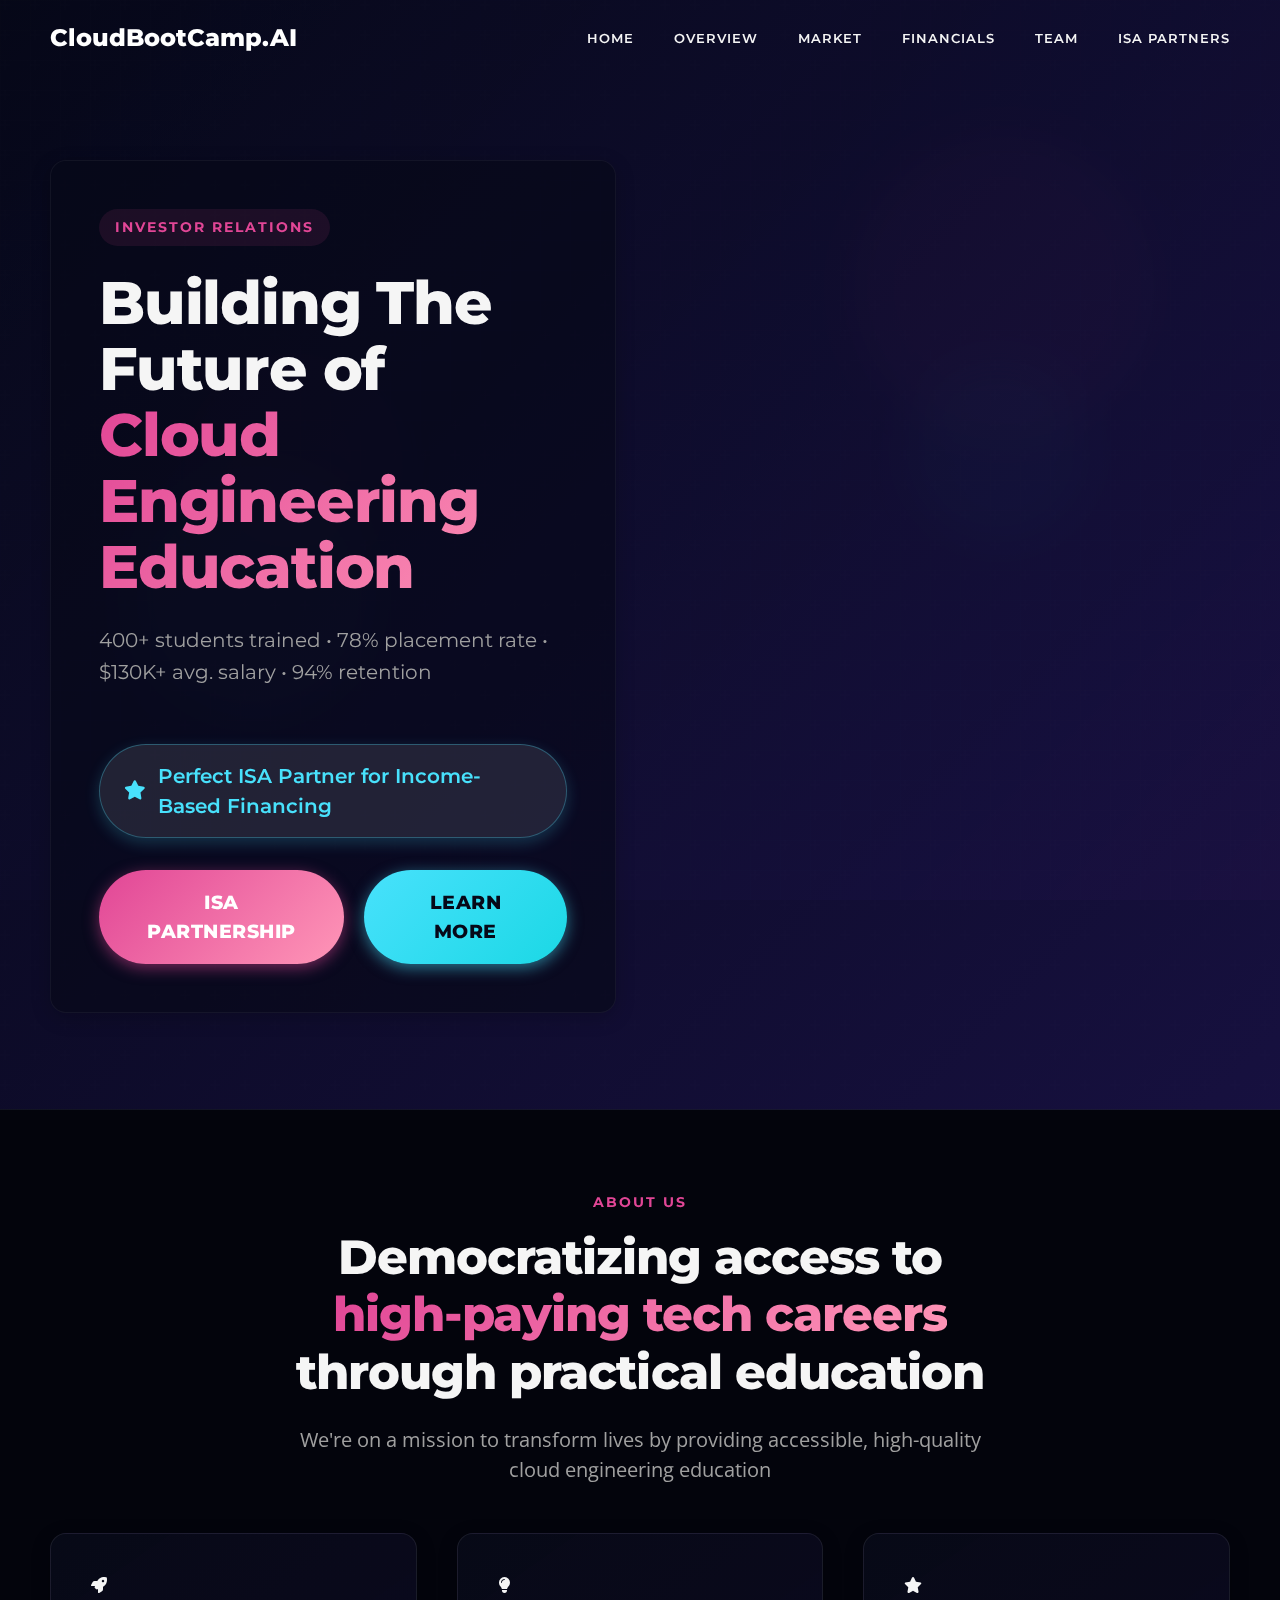
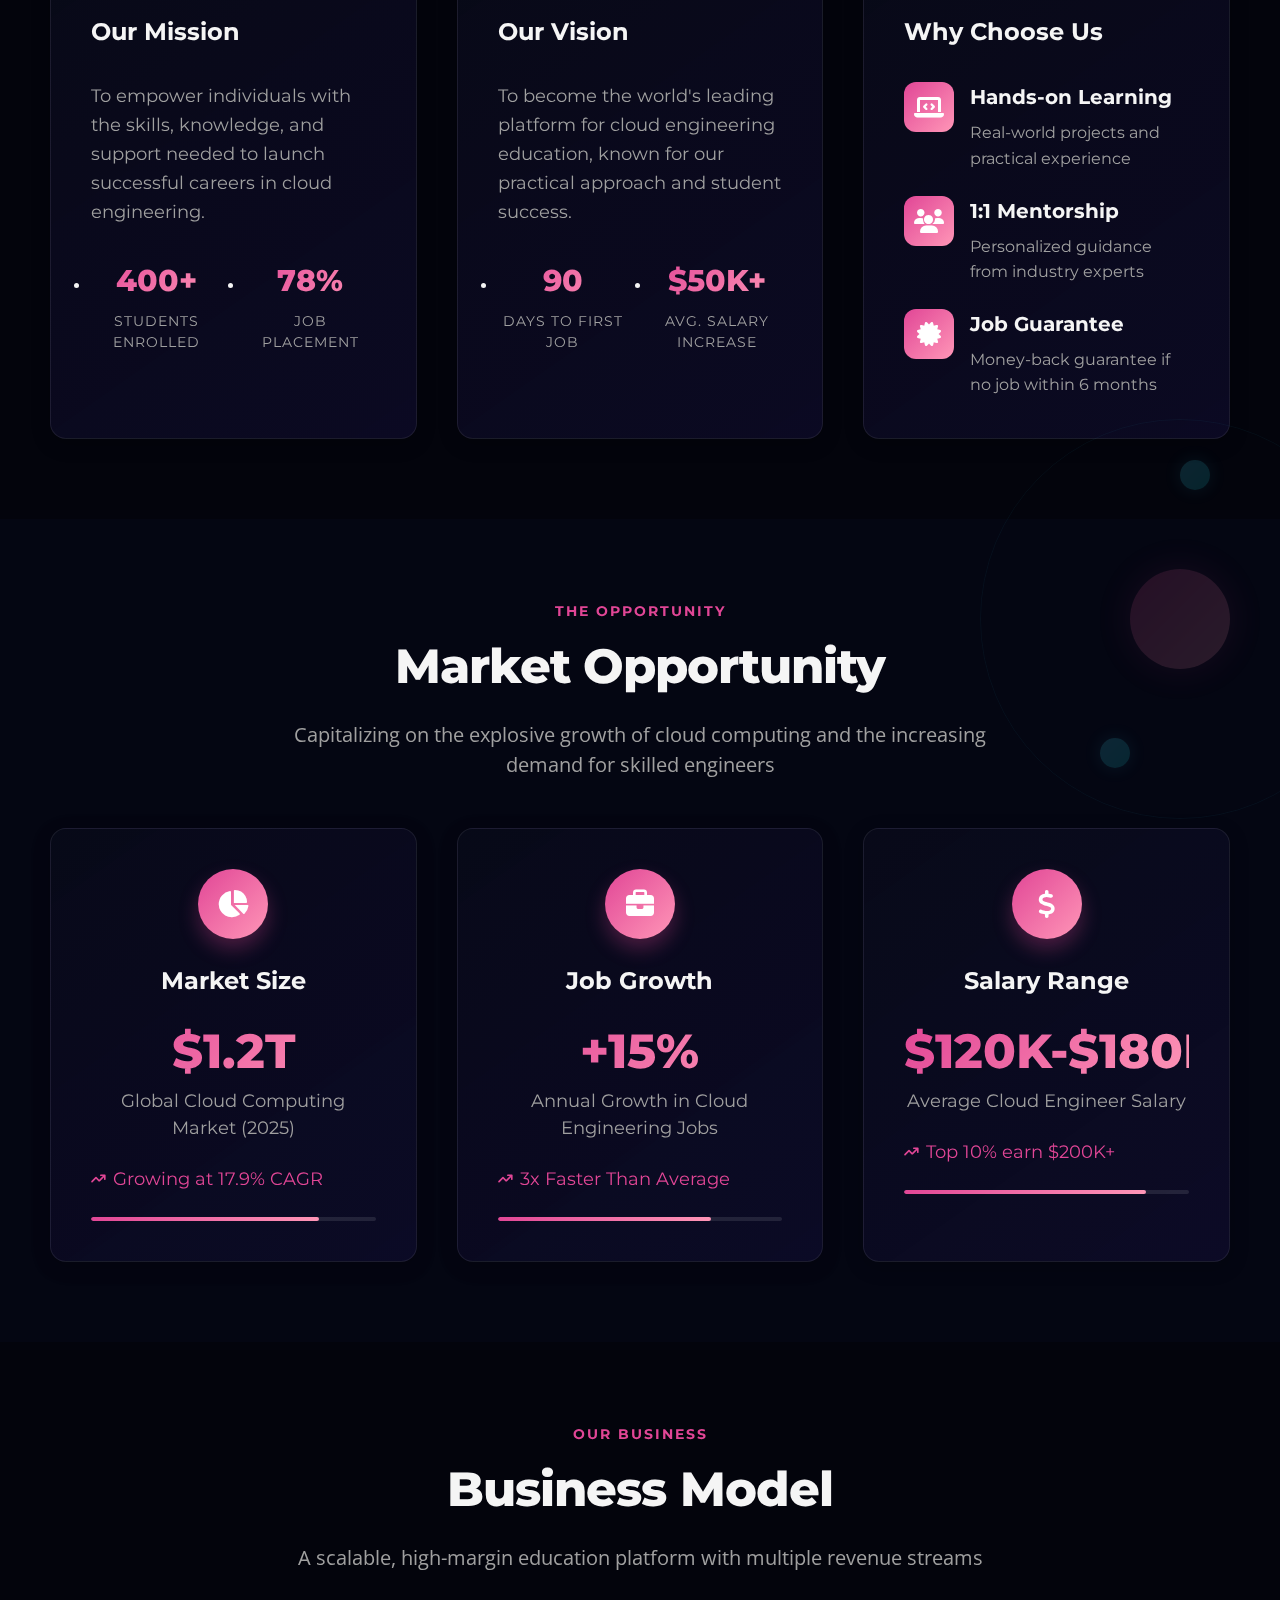
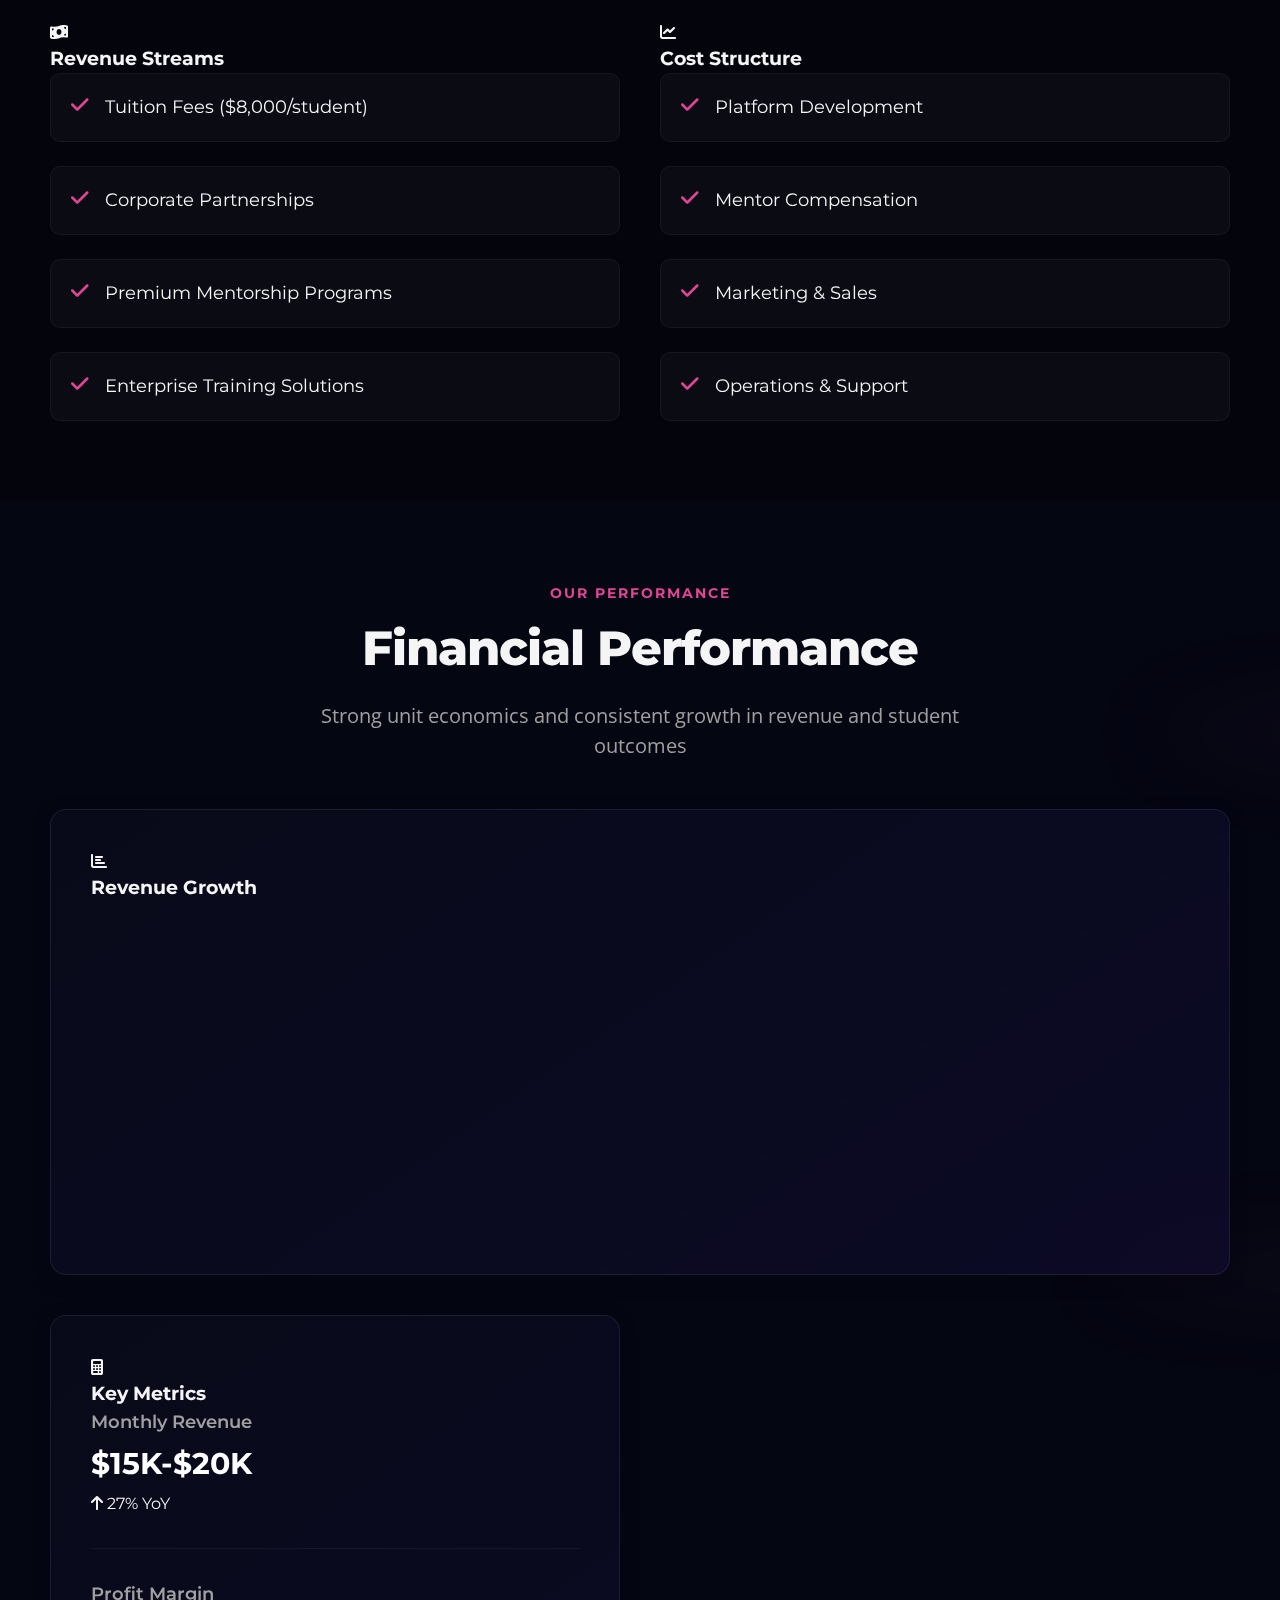
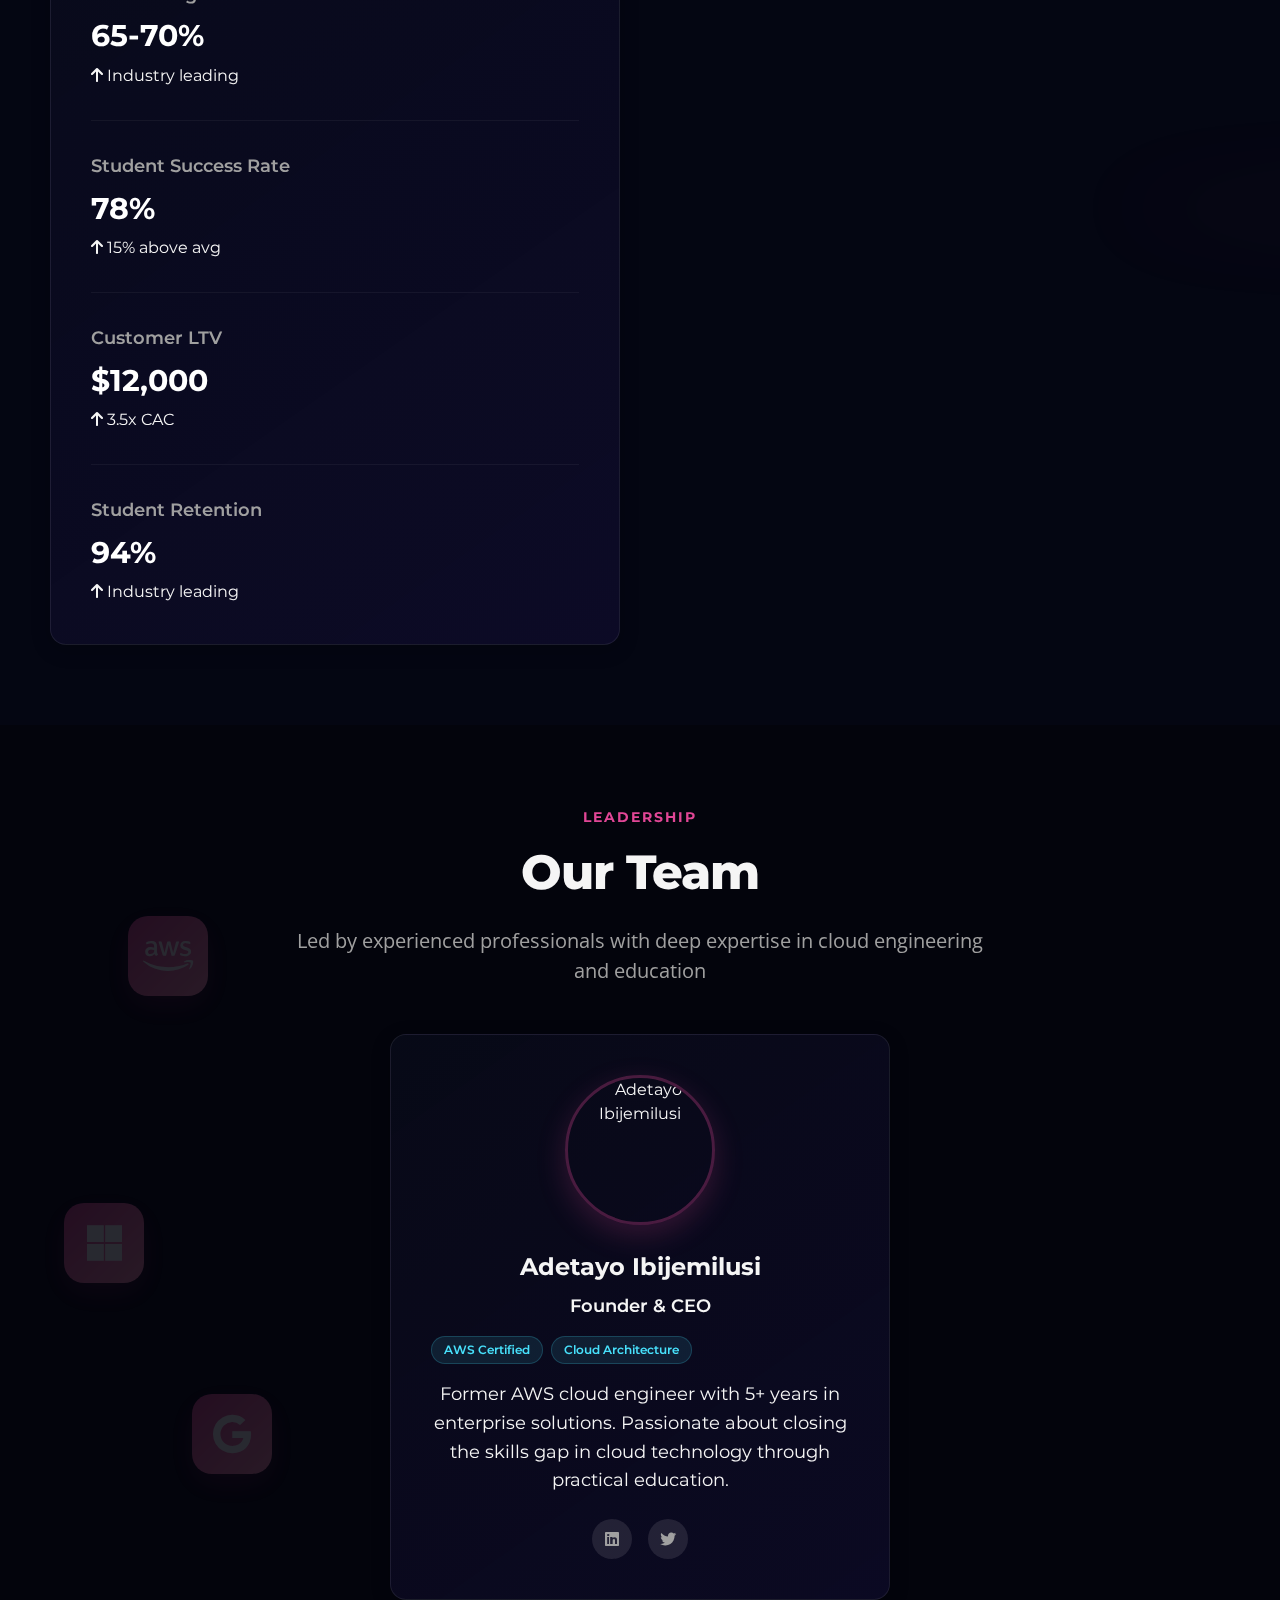
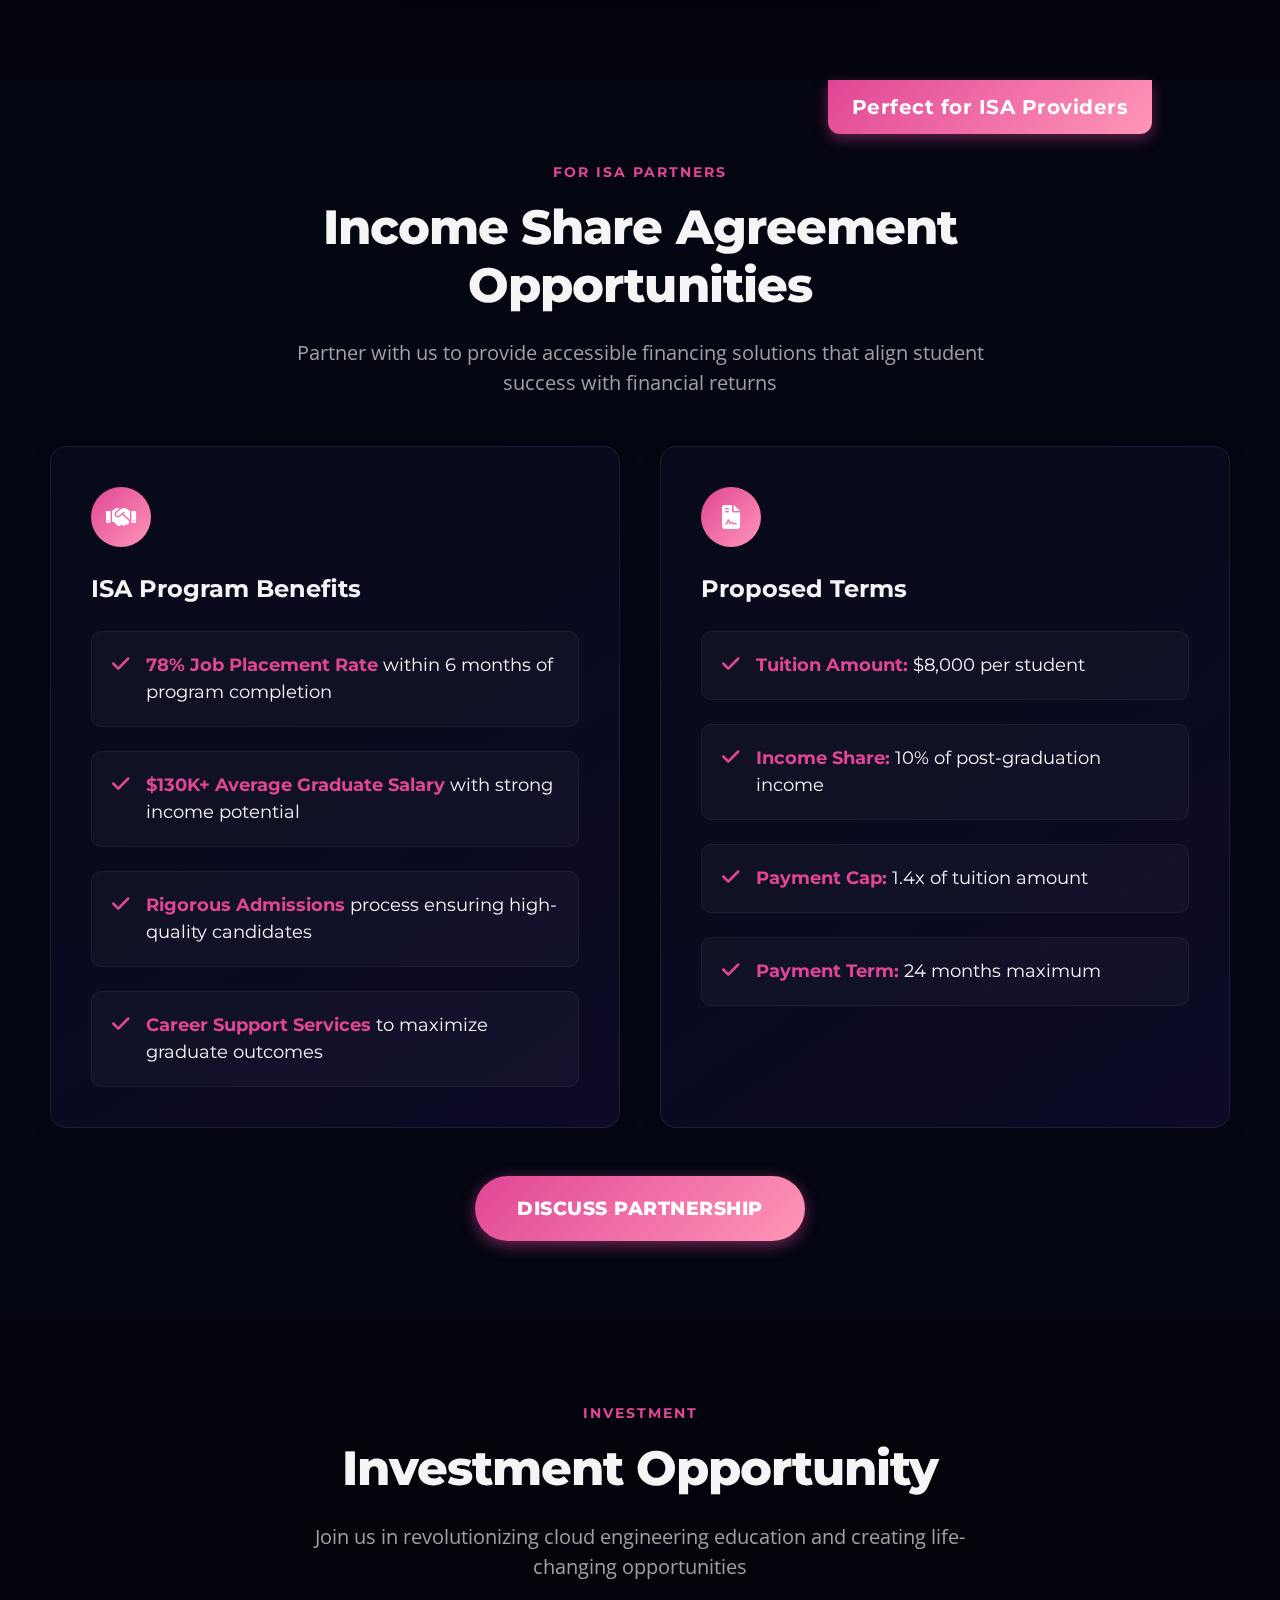
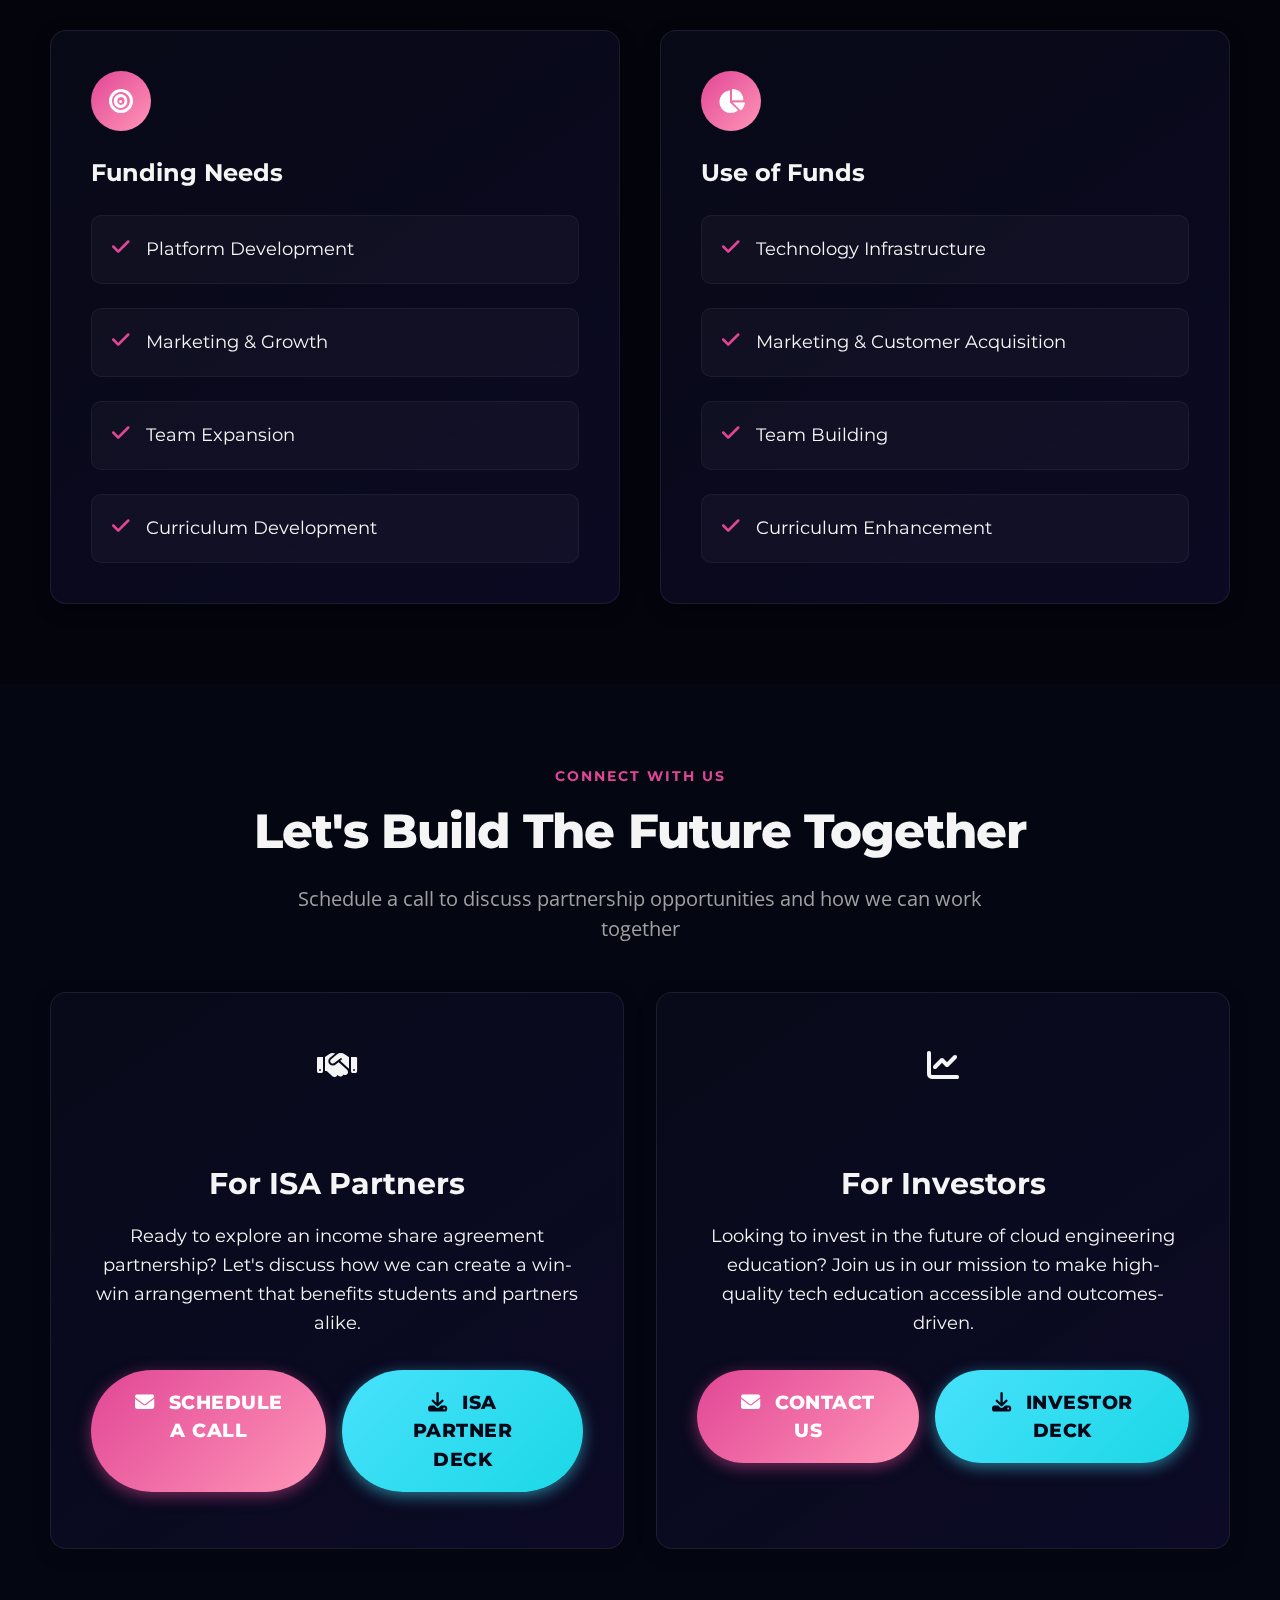
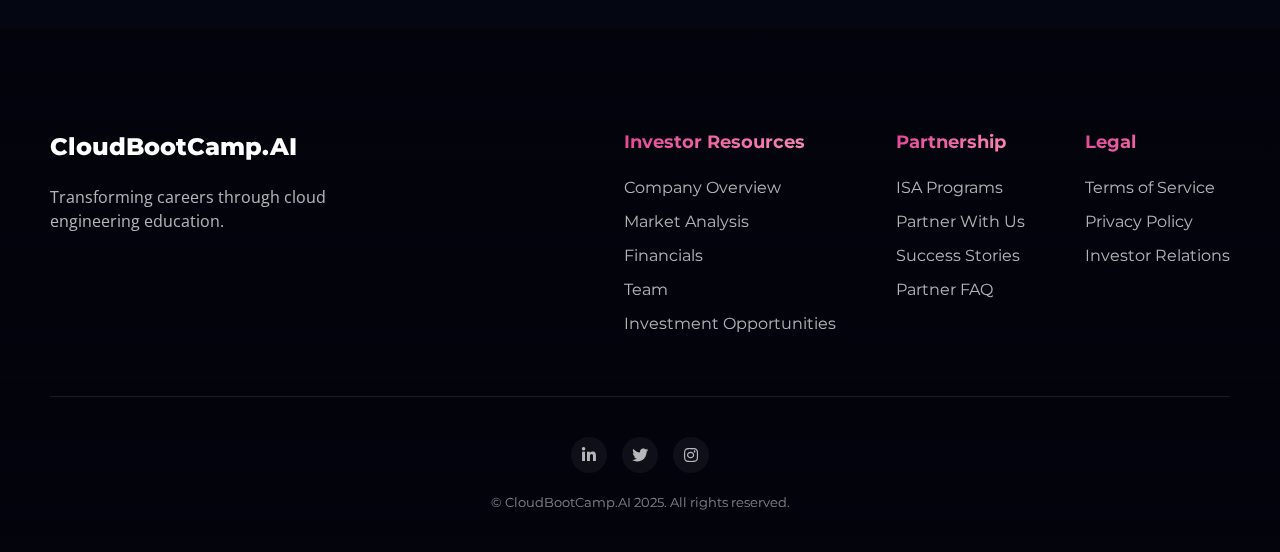
==== commit 2a247c93: "revery + changes" ====
--- a/investors.html
+++ b/investors.html
@@ -62,42 +62,20 @@
         <div class="container">
             <div class="hero-content">
                 <div class="hero-text">
-                    <div class="hero-badge">From 0 to the biggest Membership community in the world</div>
+                    <div class="hero-badge">Investor Relations</div>
                     <h1 class="hero-title">
-                        Innovative Learning<br>
-                        <span class="gradient-text">For The Future</span>
+                        Building The Future of<br>
+                        <span class="gradient-text">Cloud Engineering Education</span>
                     </h1>
                     <p class="hero-subtitle">
-                        We're revolutionizing tech education with our innovative approach to learning. Our platform combines cutting-edge curriculum with hands-on experience, making high-paying tech careers accessible to everyone.
+                        400+ students trained • 78% placement rate • $130K+ avg. salary • 94% retention
                     </p>
-                    <div class="stats-grid">
-                        <div class="stat">
-                            <div class="stat-value">400+</div>
-                            <div class="stat-label">Students Trained</div>
-                        </div>
-                        <div class="stat">
-                            <div class="stat-value">78%</div>
-                            <div class="stat-label">Placement Rate</div>
-                        </div>
-                        <div class="stat">
-                            <div class="stat-value">$130K+</div>
-                            <div class="stat-label">Avg. Salary</div>
-                        </div>
-                        <div class="stat">
-                            <div class="stat-value">94%</div>
-                            <div class="stat-label">Retention Rate</div>
-                        </div>
-                    </div>
-                    <div class="hero-action">
-                        <a href="#contact" class="btn btn-primary btn-large">Partner With Us</a>
-                    </div>
-                    <div class="featured-in">
-                        <p>FEATURED IN</p>
-                        <div class="featured-logos">
-                            <span class="featured-logo">TechCrunch</span>
-                            <span class="featured-logo">Forbes</span>
-                            <span class="featured-logo">Bloomberg</span>
-                        </div>
+                    <div class="partner-badge">
+                        <i class="fas fa-star"></i> Perfect ISA Partner for Income-Based Financing
+                    </div>
+                    <div class="hero-cta">
+                        <a href="#isa-partnership" class="btn btn-primary btn-large">ISA Partnership</a>
+                        <a href="#overview" class="btn btn-secondary btn-large">Learn More</a>
                     </div>
                 </div>
             </div>
@@ -108,79 +86,98 @@
     <section id="overview" class="section">
         <div class="container">
             <div class="section-header">
-                <span class="section-badge">Our Story</span>
+                <span class="section-badge">About Us</span>
                 <h2 class="section-title">
-                    Building The Next Generation<br>
-                    <span class="gradient-text">Of Tech Talent</span>
+                    Democratizing access to<br>
+                    <span class="gradient-text">high-paying tech careers</span><br>
+                    through practical education
                 </h2>
                 <p class="section-subtitle">
-                    We're bridging the gap between traditional education and industry demands, creating a new standard for tech education that delivers real results.
+                    We're on a mission to transform lives by providing accessible, high-quality cloud engineering education
                 </p>
             </div>
 
             <div class="overview-grid">
-                <div class="overview-card">
-                    <div class="card-header">
-                        <div class="card-icon">
-                            <i class="fas fa-chart-line"></i>
-                        </div>
-                        <h3>Growth Trajectory</h3>
-                    </div>
-                    <div class="card-content">
-                        <p>Experiencing exponential growth with a 300% increase in student enrollment year over year.</p>
-                        <div class="card-metrics">
-                            <li>
-                                <div class="metric">300%</div>
-                                <div class="label">YoY Growth</div>
-                            </li>
-                            <li>
-                                <div class="metric">85%</div>
-                                <div class="label">Course Completion</div>
-                            </li>
-                        </div>
-                    </div>
-                </div>
-
-                <div class="overview-card">
-                    <div class="card-header">
-                        <div class="card-icon">
-                            <i class="fas fa-users"></i>
-                        </div>
-                        <h3>Market Impact</h3>
-                    </div>
-                    <div class="card-content">
-                        <p>Creating meaningful impact in the tech industry by placing skilled professionals in high-demand roles.</p>
-                        <div class="card-metrics">
-                            <li>
-                                <div class="metric">50+</div>
-                                <div class="label">Partner Companies</div>
-                            </li>
-                            <li>
-                                <div class="metric">90%</div>
-                                <div class="label">Employer Satisfaction</div>
-                            </li>
-                        </div>
-                    </div>
-                </div>
-
                 <div class="overview-card">
                     <div class="card-header">
                         <div class="card-icon">
                             <i class="fas fa-rocket"></i>
                         </div>
-                        <h3>Future Vision</h3>
+                        <h3>Our Mission</h3>
                     </div>
                     <div class="card-content">
-                        <p>Expanding our reach globally and diversifying our course offerings to meet evolving industry needs.</p>
+                        <p>To empower individuals with the skills, knowledge, and support needed to launch successful careers in cloud engineering.</p>
                         <div class="card-metrics">
                             <li>
-                                <div class="metric">5X</div>
-                                <div class="label">Growth Target</div>
+                                <div class="metric">400+</div>
+                                <div class="label">Students Enrolled</div>
                             </li>
                             <li>
-                                <div class="metric">10+</div>
-                                <div class="label">New Programs</div>
+                                <div class="metric">78%</div>
+                                <div class="label">Job Placement</div>
                             </li>
+                        </div>
+                    </div>
+                </div>
+
+                <div class="overview-card">
+                    <div class="card-header">
+                        <div class="card-icon">
+                            <i class="fas fa-lightbulb"></i>
+                        </div>
+                        <h3>Our Vision</h3>
+                    </div>
+                    <div class="card-content">
+                        <p>To become the world's leading platform for cloud engineering education, known for our practical approach and student success.</p>
+                        <div class="card-metrics">
+                            <li>
+                                <div class="metric">90</div>
+                                <div class="label">Days to First Job</div>
+                            </li>
+                            <li>
+                                <div class="metric">$50K+</div>
+                                <div class="label">Avg. Salary Increase</div>
+                            </li>
+                        </div>
+                    </div>
+                </div>
+
+                <div class="overview-card">
+                    <div class="card-header">
+                        <div class="card-icon">
+                            <i class="fas fa-star"></i>
+                        </div>
+                        <h3>Why Choose Us</h3>
+                    </div>
+                    <div class="card-content">
+                        <div class="differentiator-list">
+                            <div class="differentiator-item">
+                                <div class="differentiator-icon">
+                                    <i class="fas fa-laptop-code"></i>
+                                </div>
+                                <div class="differentiator-info">
+                                    <h4>Hands-on Learning</h4>
+                                    <p>Real-world projects and practical experience</p>
+                                </div>
+                            </div>
+                            <div class="differentiator-item">
+                                <div class="differentiator-icon">
+                                    <i class="fas fa-users"></i>
+                                </div>
+                                <div class="differentiator-info">
+                                    <h4>1:1 Mentorship</h4>
+                                    <p>Personalized guidance from industry experts</p>
+                                </div>
+                            </div>
+                            <div class="differentiator-item">
+                                <div class="differentiator-icon">
+                                    <i class="fas fa-certificate"></i>
+                                </div>
+                                <div class="differentiator-info">
+                                    <h4>Job Guarantee</h4>
+                                    <p>Money-back guarantee if no job within 6 months</p>
+                                </div>
+                            </div>
                         </div>
                     </div>
                 </div>
--- a/styles.css
+++ b/styles.css
@@ -964,7 +964,7 @@
 
 .footer-logo p {
     color: rgba(255, 255, 255, 0.7);
-    font-size: 0.9rem;
+    font-size: var(--text-base);
     font-family: var(--font-secondary);
 }
 
@@ -974,9 +974,9 @@
 }
 
 .footer-links-column h4 {
-    font-size: 1rem;
+    font-size: var(--text-lg);
     font-weight: 700;
-    margin-bottom: 20px;
+    margin-bottom: 1.25rem;
     background: var(--gradient-primary);
     -webkit-background-clip: text;
     background-clip: text;
@@ -991,7 +991,7 @@
 
 .footer-links-column a {
     color: rgba(255, 255, 255, 0.7);
-    font-size: 0.9rem;
+    font-size: var(--text-base);
     transition: color var(--transition-fast);
 }
 
@@ -1113,7 +1113,7 @@
     }
     
     .market-value {
-        font-size: 3rem;
+        font-size: var(--text-4xl);
     }
     
     .card-metrics .metric {
@@ -1213,7 +1213,7 @@
     }
     
     .market-value {
-        font-size: 2.75rem;
+        font-size: var(--text-4xl);
     }
     
     .highlight-badge {
@@ -1278,11 +1278,11 @@
     }
     
     .market-value {
-        font-size: 2.5rem;
+        font-size: var(--text-3xl);
     }
     
     .metric-value {
-        font-size: 2rem;
+        font-size: var(--text-xl);
     }
     
     .highlight-badge {
@@ -1296,7 +1296,7 @@
     }
     
     .feature-list li span {
-        font-size: 1rem;
+        font-size: var(--text-base);
     }
     
     .contact-actions {
@@ -1652,7 +1652,7 @@
     gap: 0.5rem;
     margin-top: 1rem;
     color: var(--primary);
-    font-size: 0.9rem;
+    font-size: var(--text-lg);
 }
 
 .market-trend i {
@@ -1807,7 +1807,7 @@
 }
 
 .investment-card h3 {
-    font-size: 1.5rem;
+    font-size: var(--text-2xl);
     margin-bottom: 1.5rem;
 }
 
@@ -1841,7 +1841,7 @@
 }
 
 .feature-list li span {
-    font-size: 1.15rem;
+    font-size: var(--text-lg);
     line-height: 1.5;
 }
 
@@ -1867,28 +1867,19 @@
 }
 
 .metric-label {
-    font-size: 1.1rem;
+    font-size: var(--text-lg);
     color: var(--gray-light);
     font-weight: 600;
 }
 
 .metric-value {
-    font-size: 2.25rem;
+    font-size: var(--text-3xl);
     font-weight: 700;
     color: white;
 }
 
 .metric-trend {
-    font-size: 1rem;
-    color: var(--primary);
-    display: flex;
-    align-items: center;
-    gap: 0.5rem;
-    margin-top: 0.5rem;
-}
-
-.metric-trend i {
-    font-size: 0.9rem;
+    font-size: var(--text-base);
 }
 
 /* Contact Section Styling */
@@ -1935,15 +1926,14 @@
 }
 
 .contact-card h2 {
-    font-size: 2rem;
+    font-size: var(--text-3xl);
     margin-bottom: 1rem;
 }
 
 .contact-card p {
-    color: var(--gray-light);
+    font-size: var(--text-lg);
+    line-height: 1.6;
     margin-bottom: 2rem;
-    font-size: 1.1rem;
-    line-height: 1.6;
 }
 
 @media (max-width: 768px) {
@@ -2199,12 +2189,12 @@
 }
 
 .market-card h3 {
-    font-size: 1.5rem;
+    font-size: var(--text-2xl);
     margin-bottom: 1.5rem;
 }
 
 .market-value {
-    font-size: 3.5rem;
+    font-size: var(--text-5xl);
     font-weight: 800;
     background: var(--gradient-primary);
     -webkit-background-clip: text;
@@ -2215,10 +2205,9 @@
 }
 
 .market-label {
+    font-size: var(--text-lg);
     color: var(--gray-light);
-    font-size: 1.1rem;
     margin-bottom: 1.5rem;
-    font-weight: 500;
 }
 
 /* Team Card Styling */
@@ -2276,20 +2265,18 @@
 }
 
 .team-card h3 {
-    font-size: 1.5rem;
+    font-size: var(--text-2xl);
     margin-bottom: 0.5rem;
 }
 
 .team-role {
-    color: var(--primary);
-    font-size: 0.9rem;
+    font-size: var(--text-lg);
     font-weight: 600;
     margin-bottom: 1rem;
 }
 
 .team-bio {
-    color: var(--gray-light);
-    font-size: 0.95rem;
+    font-size: var(--text-lg);
     line-height: 1.6;
     margin-bottom: 1.5rem;
 }
@@ -2302,7 +2289,7 @@
     background: var(--gradient-primary);
     color: white;
     padding: 0.75rem 1.5rem;
-    font-size: 1.25rem;
+    font-size: var(--text-xl);
     font-weight: 700;
     border-radius: 0 0 12px 12px;
     box-shadow: 0 5px 15px rgba(225, 70, 150, 0.4);
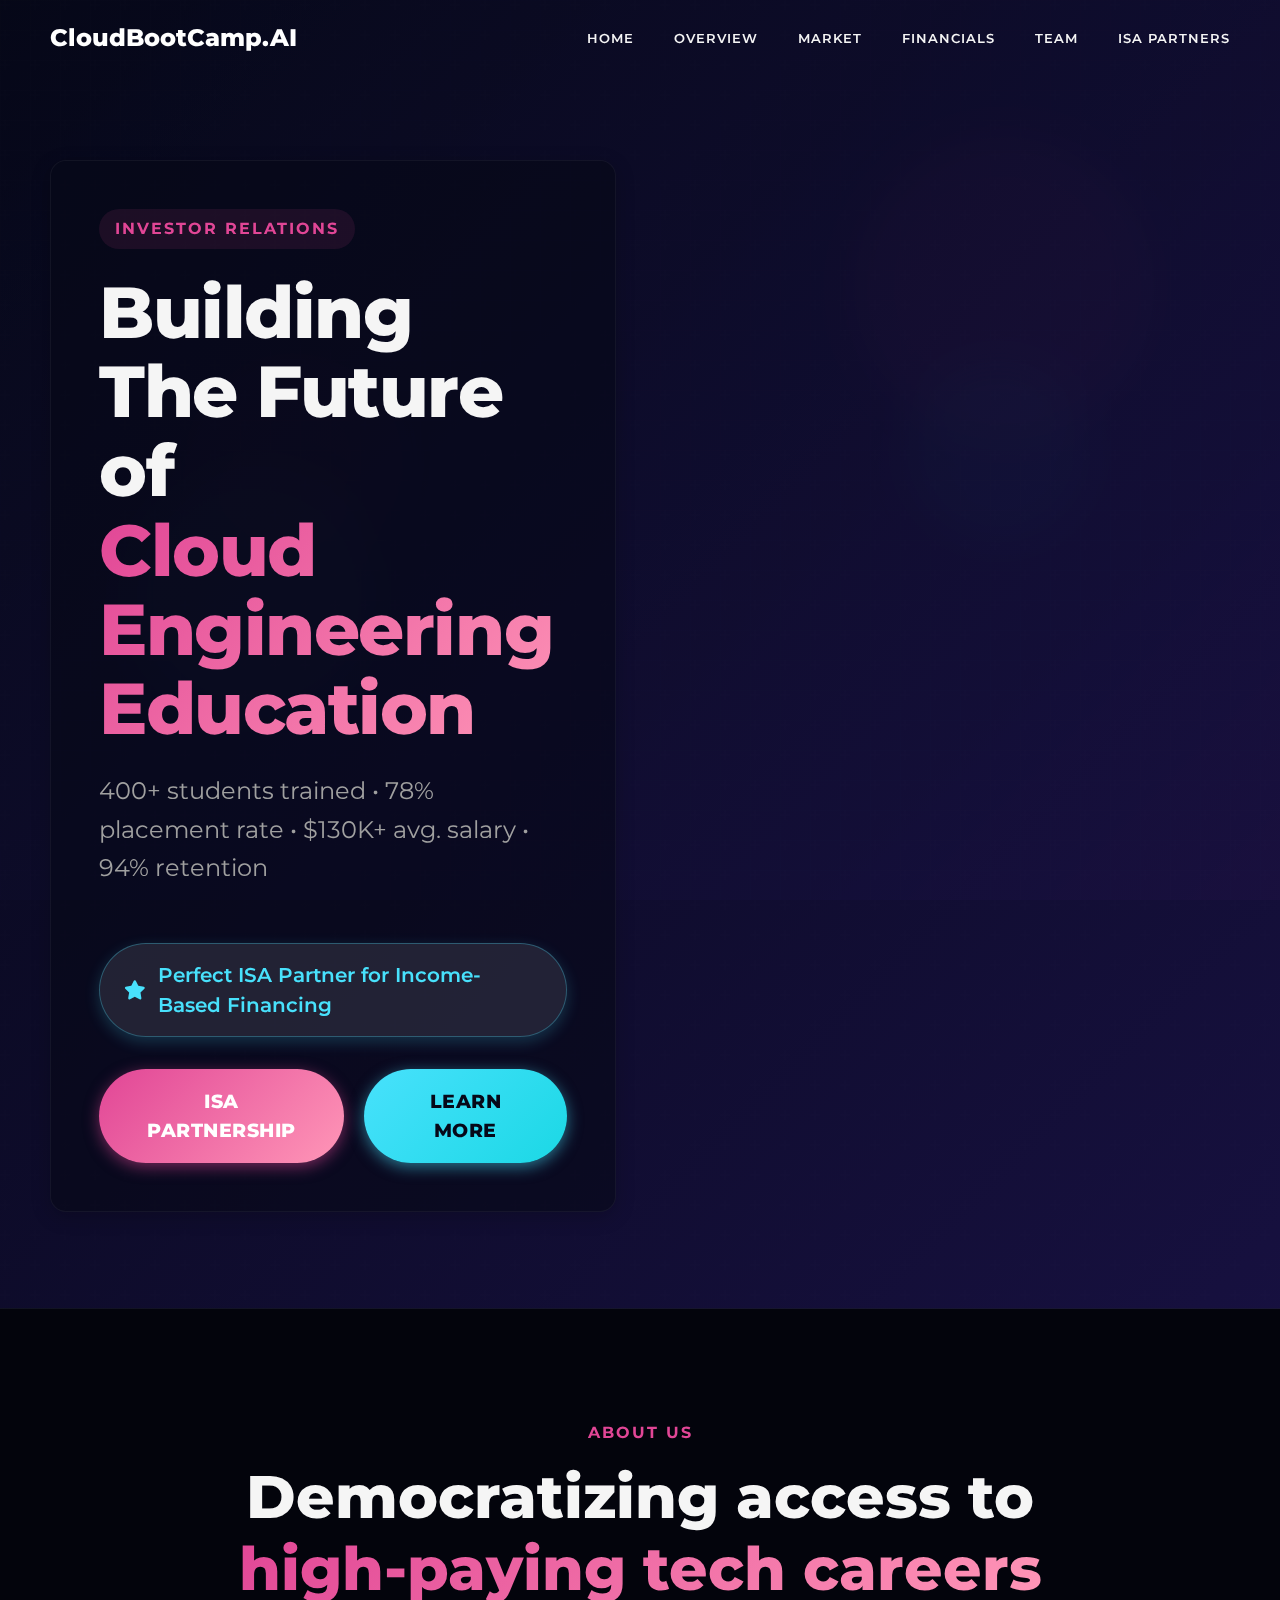
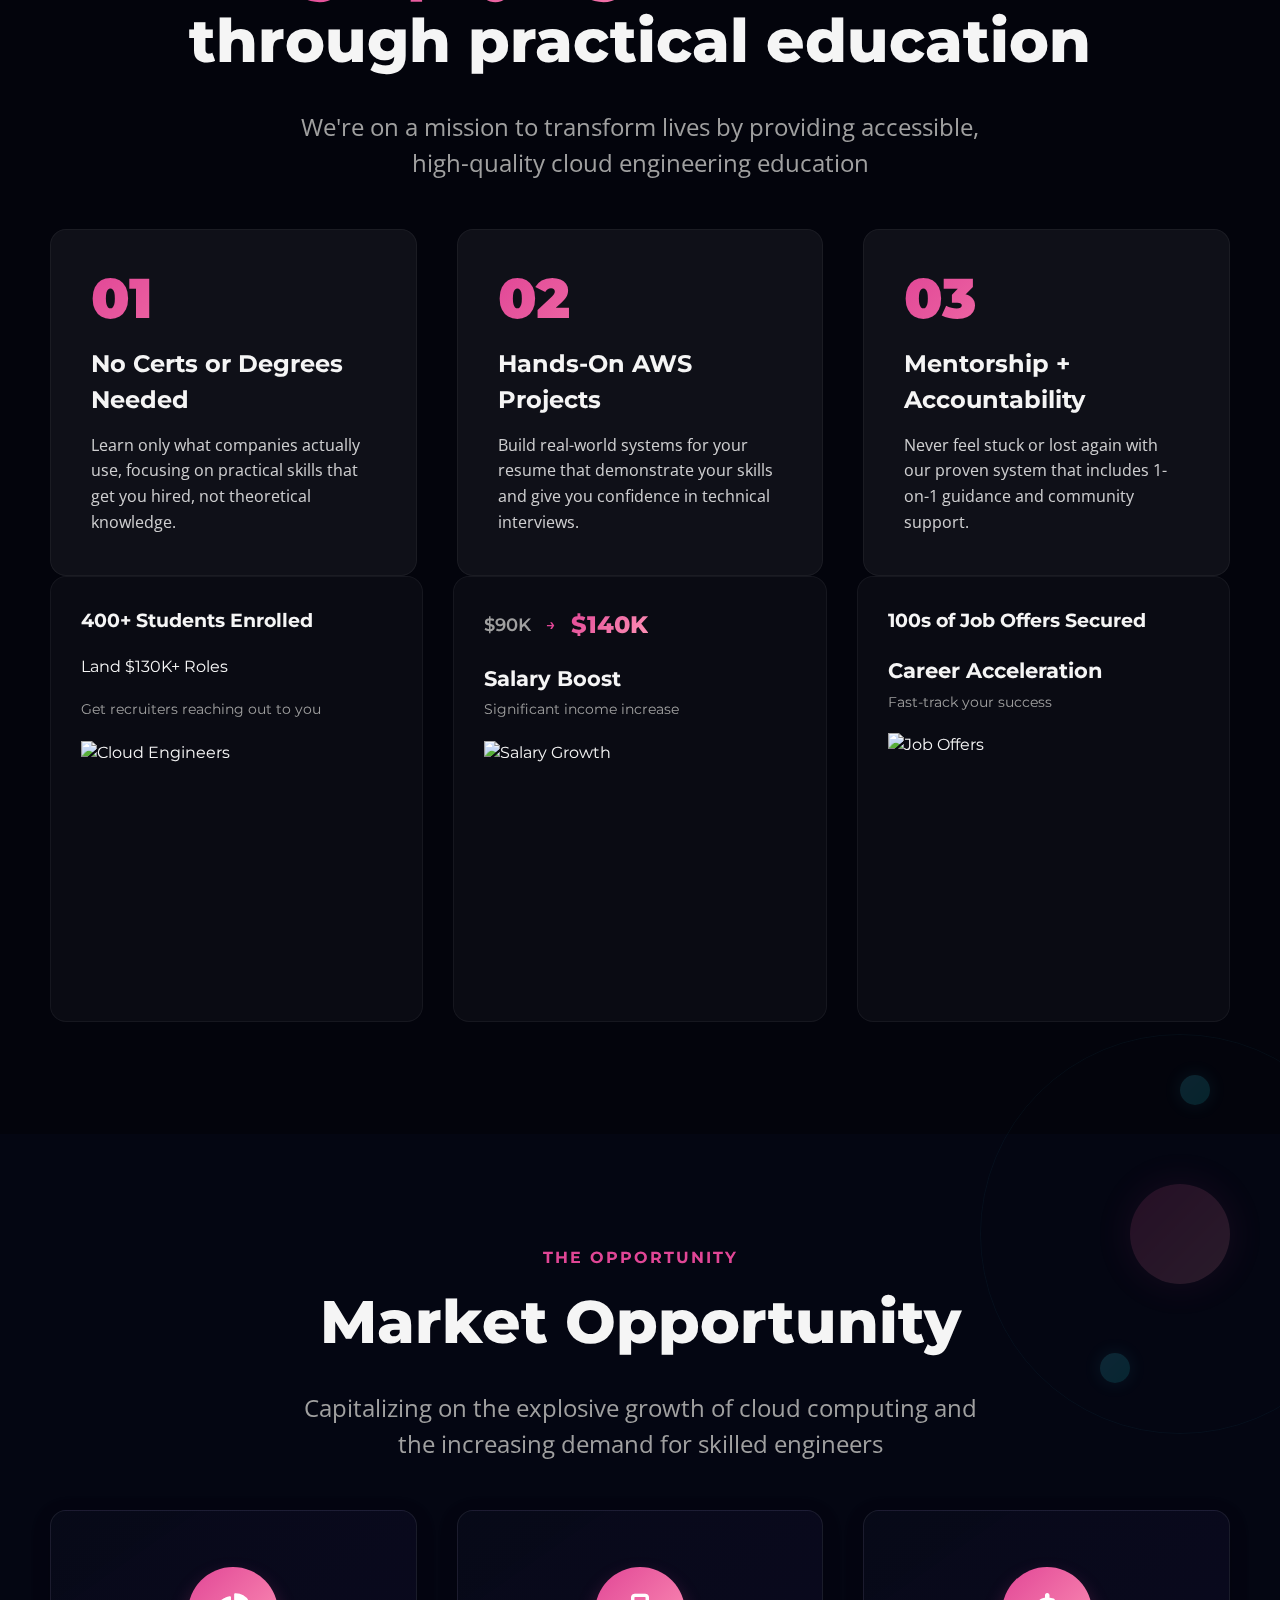
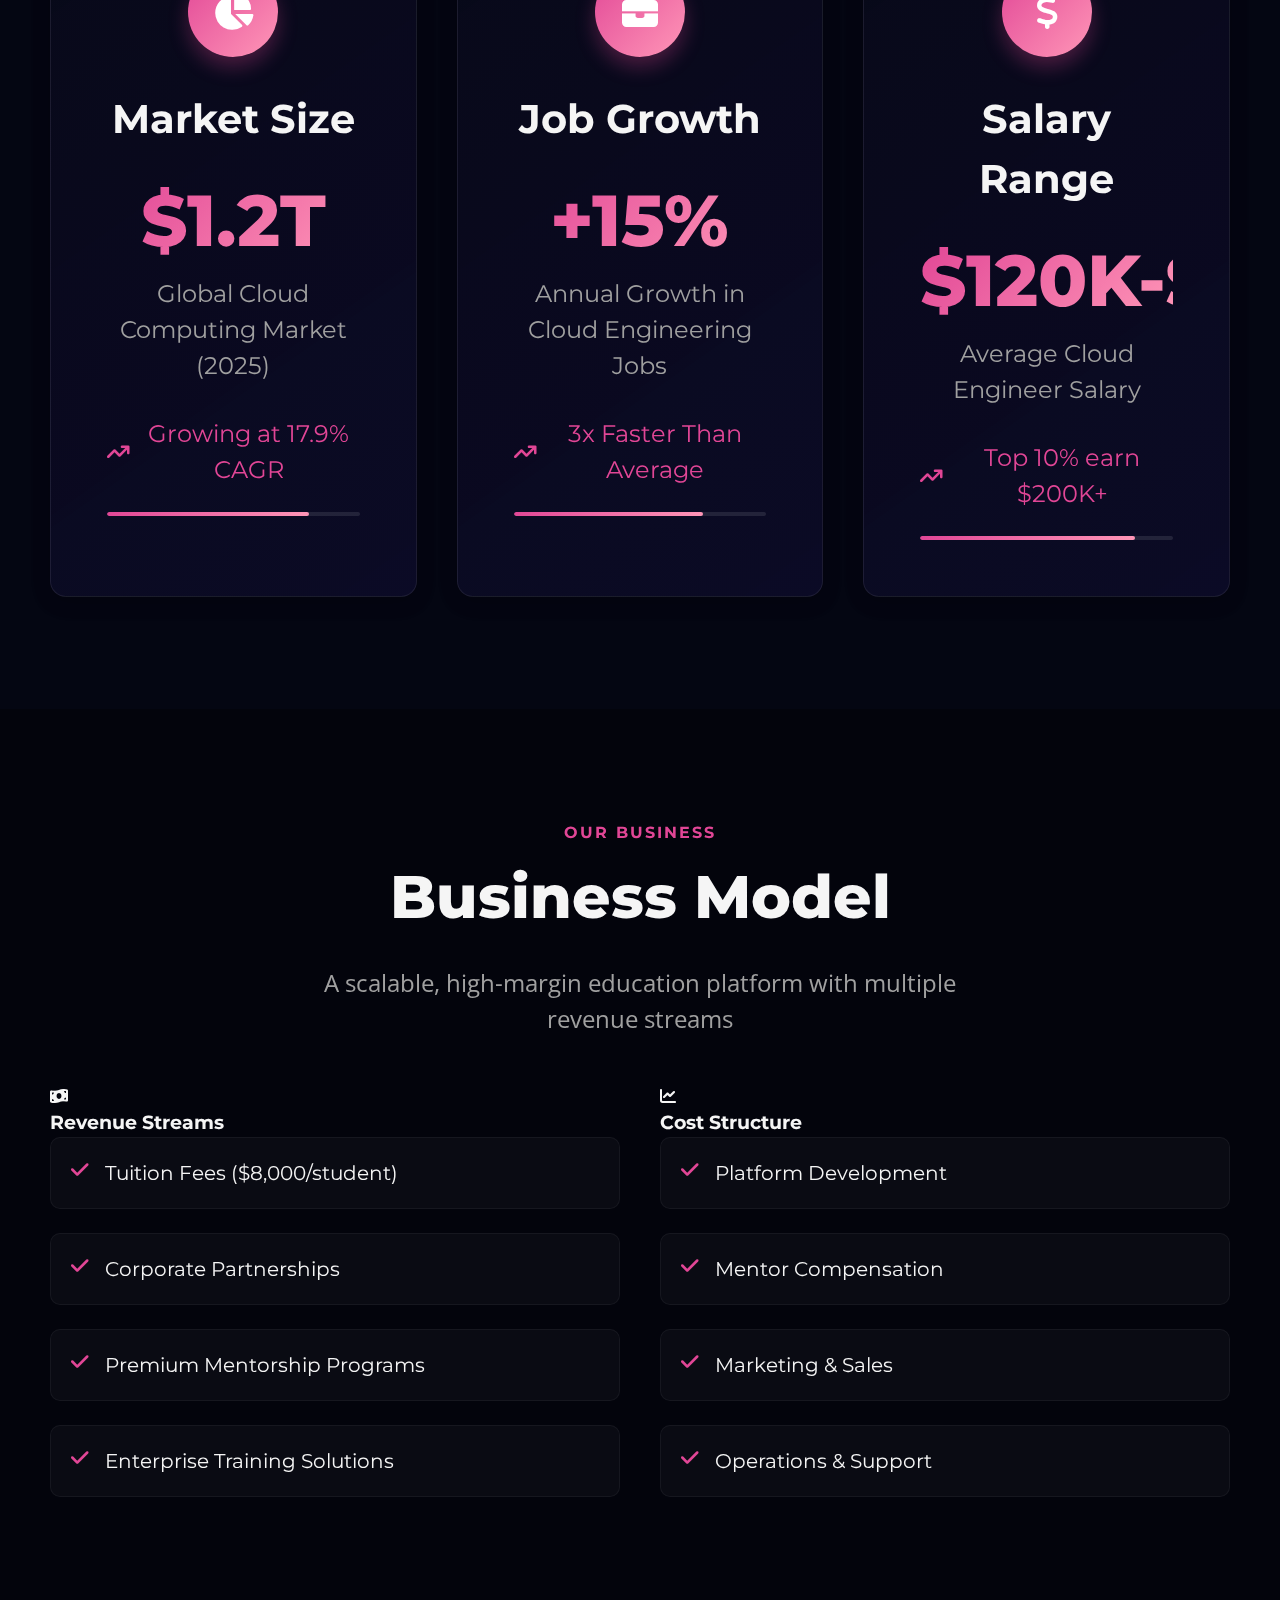
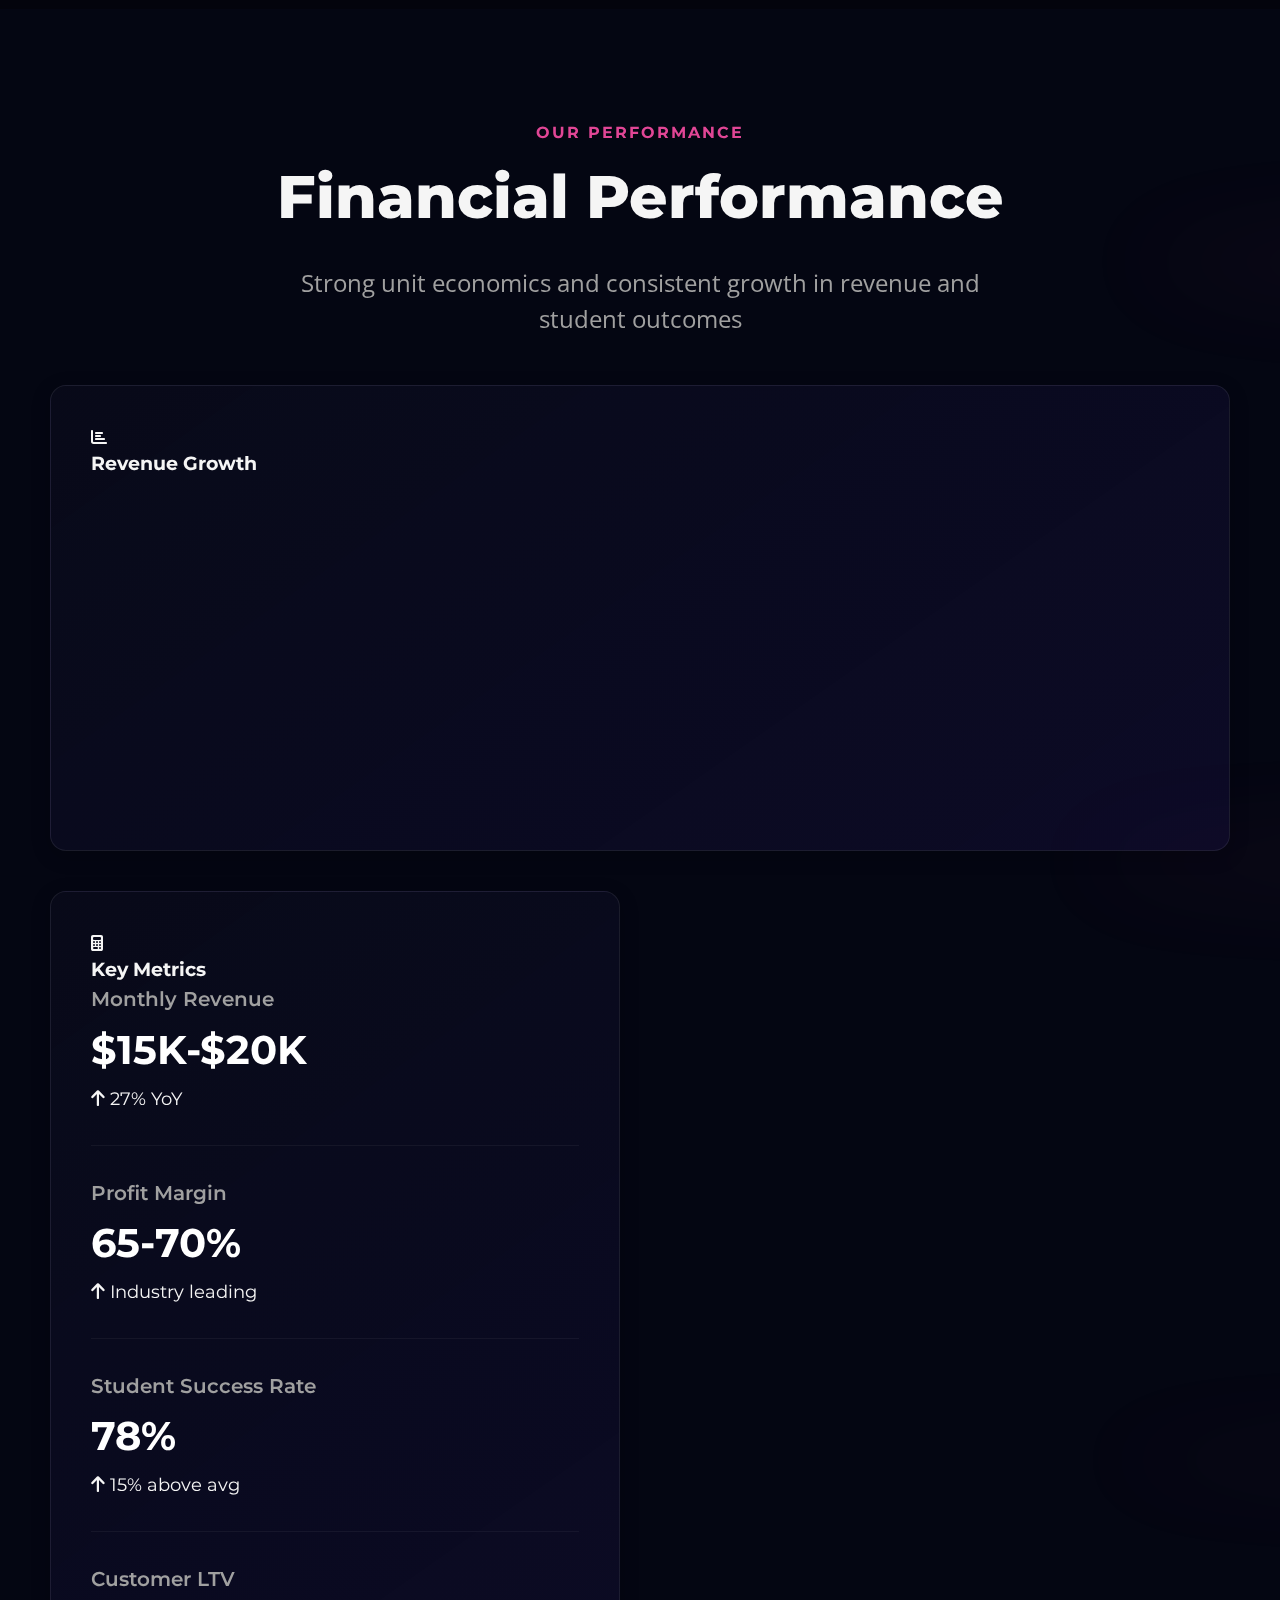
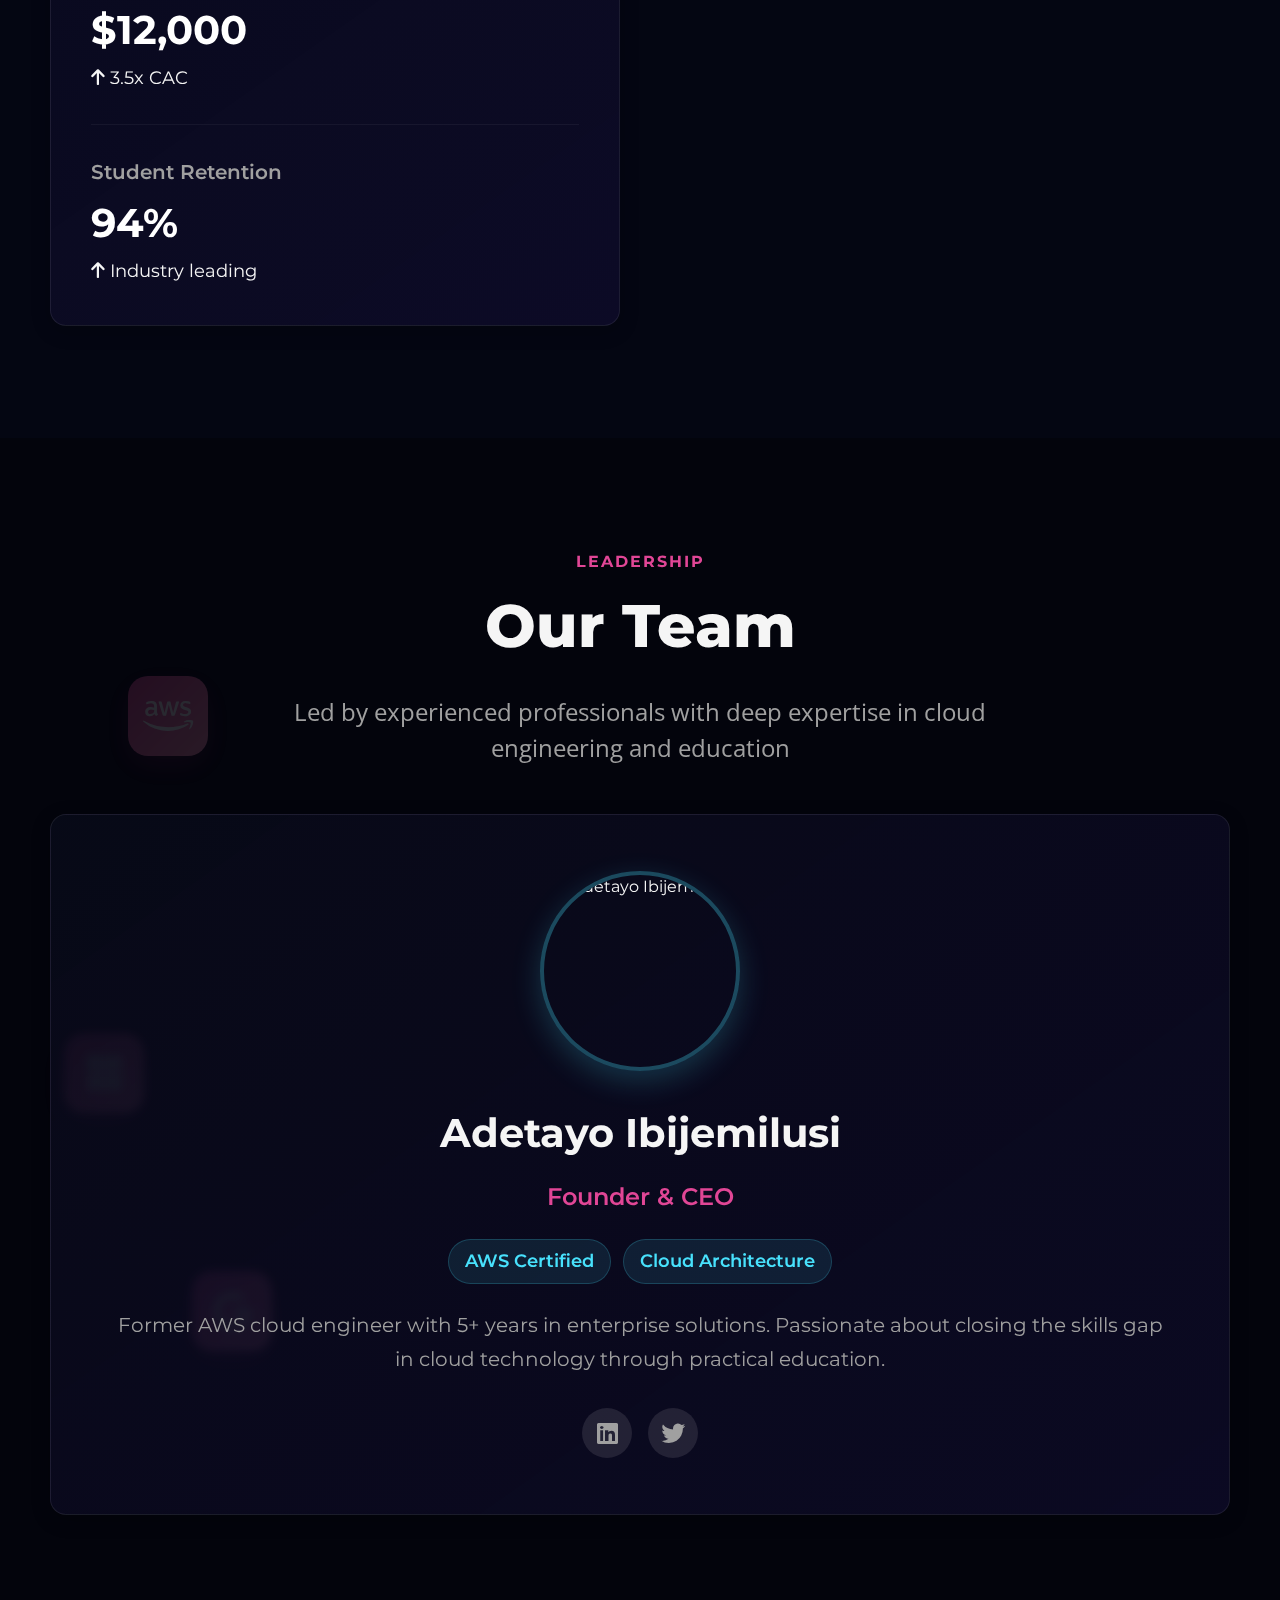
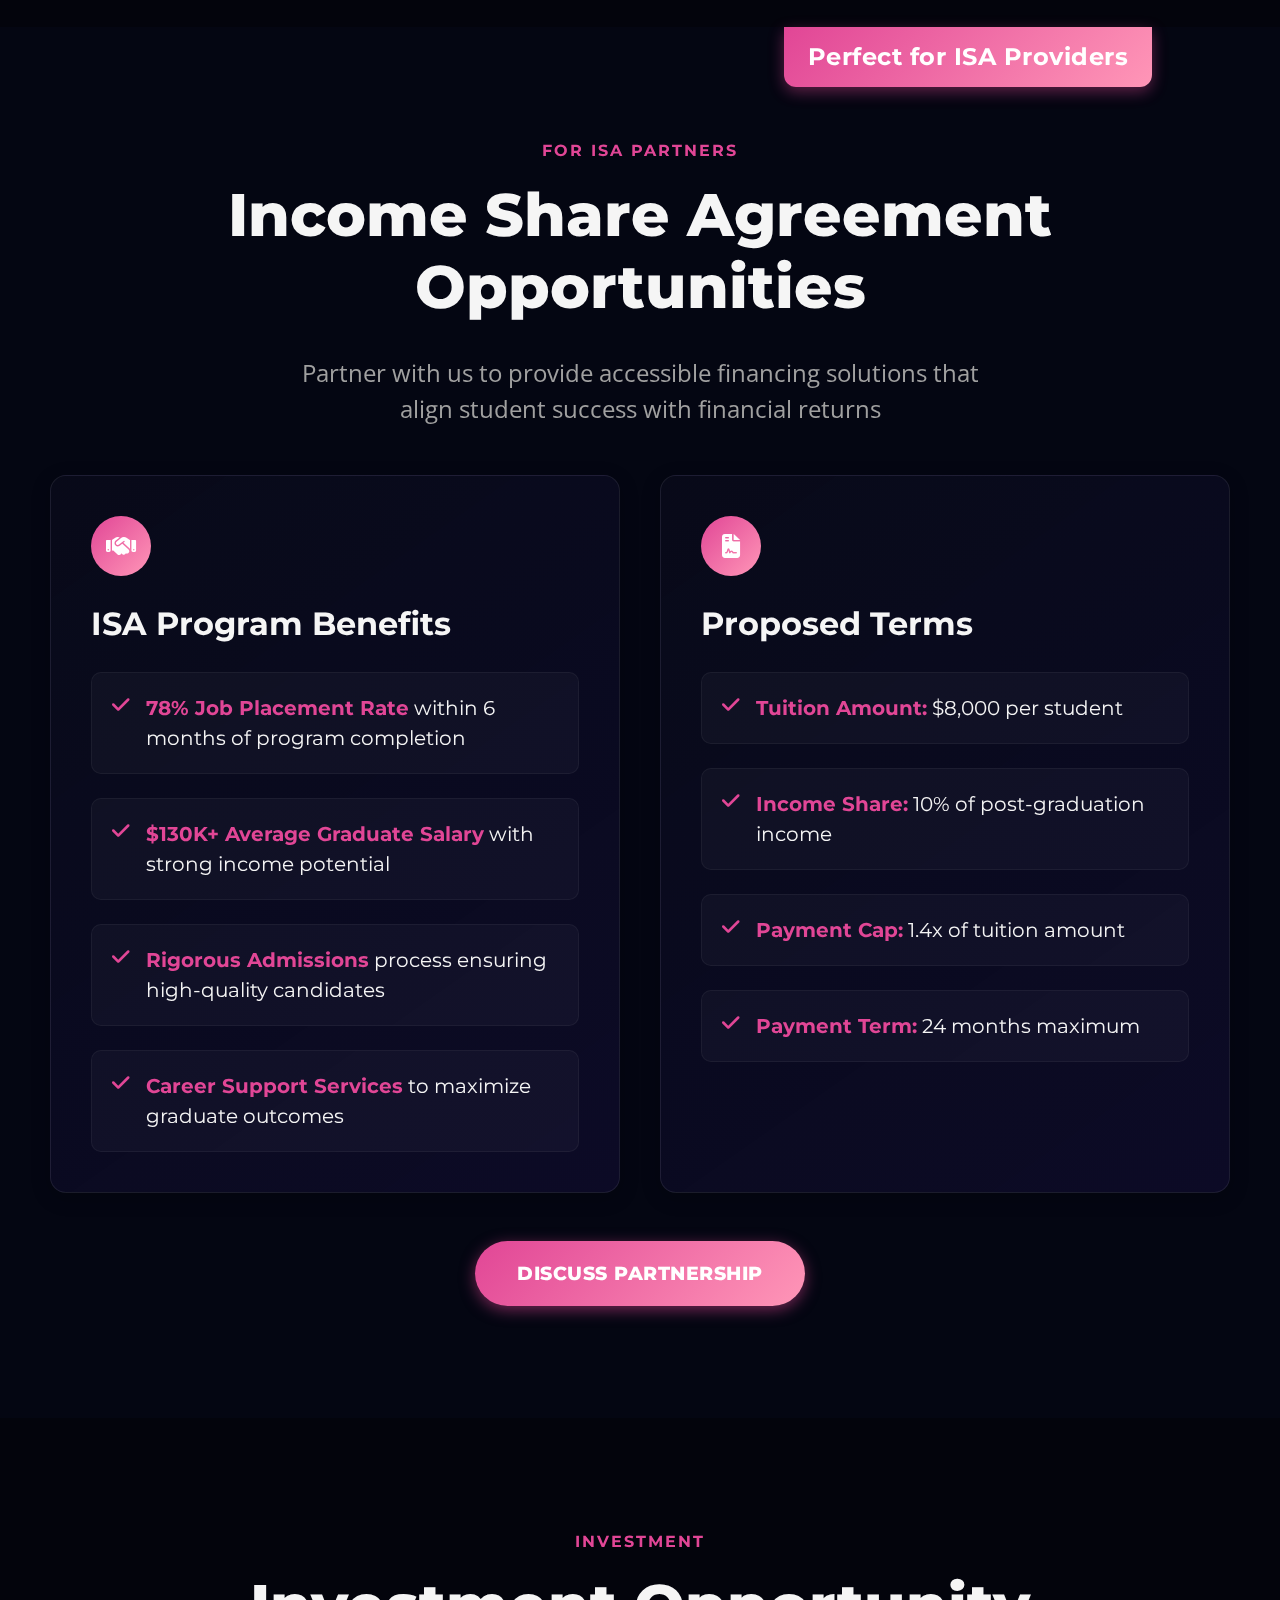
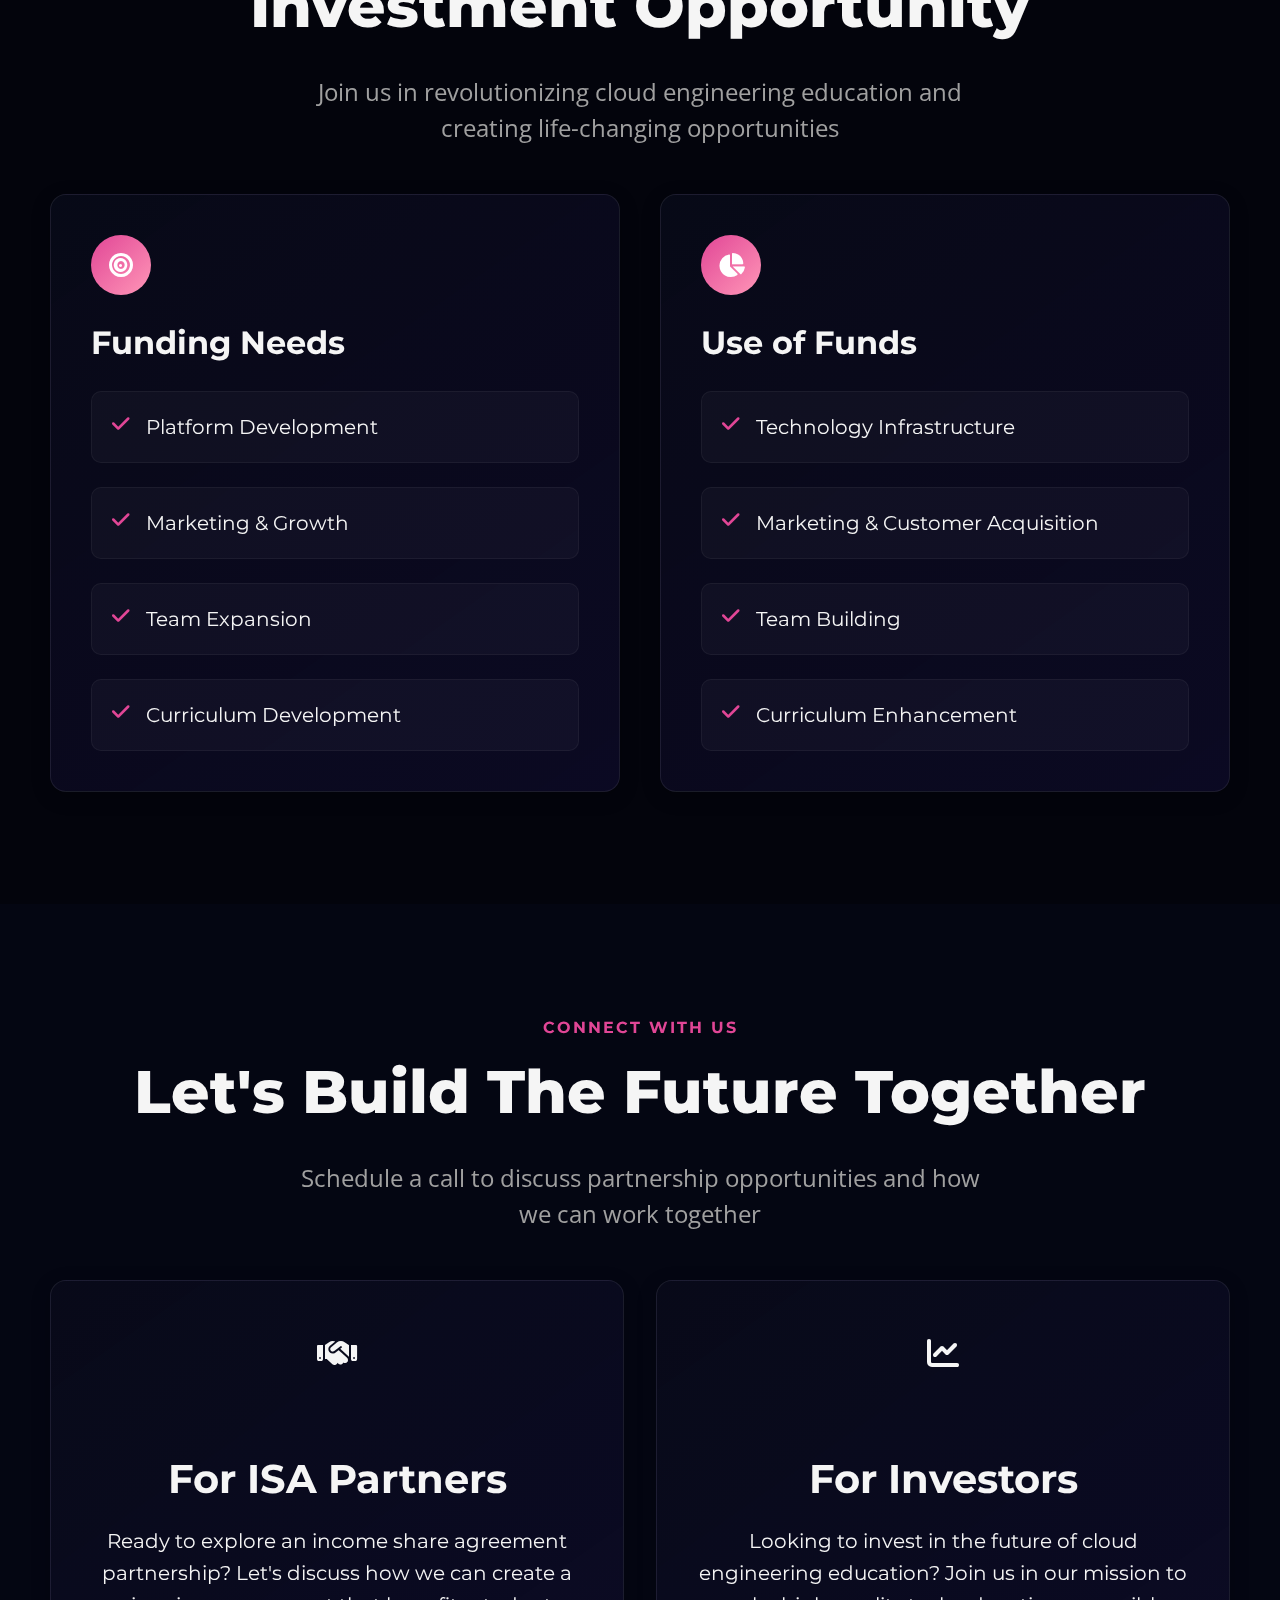
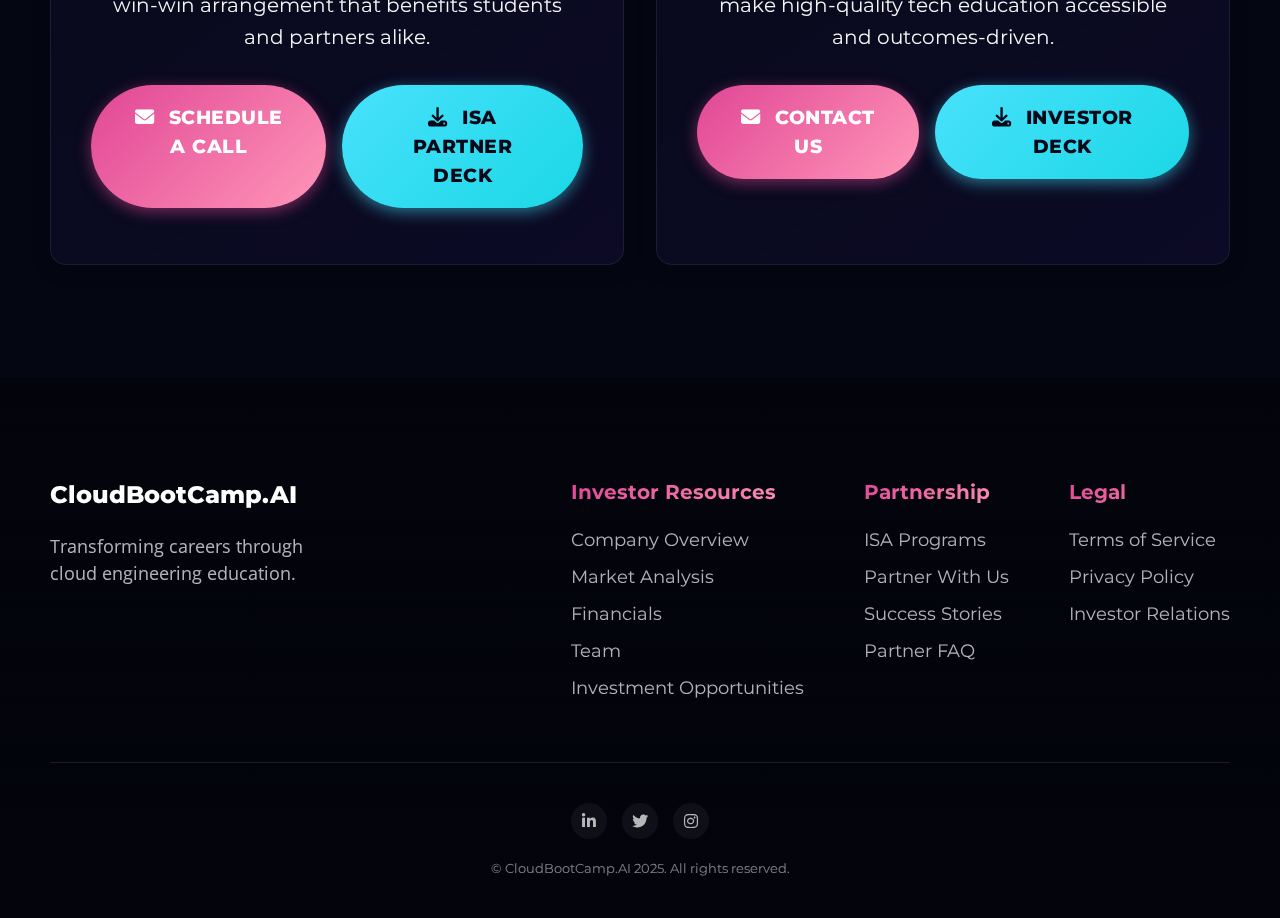
==== commit f0dcf4b2: "add" ====
--- a/investors.html
+++ b/investors.html
@@ -97,88 +97,67 @@
                 </p>
             </div>
 
-            <div class="overview-grid">
-                <div class="overview-card">
-                    <div class="card-header">
-                        <div class="card-icon">
-                            <i class="fas fa-rocket"></i>
+            <div class="steps-container">
+                <div class="step">
+                    <div class="step-number">01</div>
+                    <div class="step-content">
+                        <h3>No Certs or Degrees Needed</h3>
+                        <p>Learn only what companies actually use, focusing on practical skills that get you hired, not theoretical knowledge.</p>
+                    </div>
+                </div>
+
+                <div class="step">
+                    <div class="step-number">02</div>
+                    <div class="step-content">
+                        <h3>Hands-On AWS Projects</h3>
+                        <p>Build real-world systems for your resume that demonstrate your skills and give you confidence in technical interviews.</p>
+                    </div>
+                </div>
+
+                <div class="step">
+                    <div class="step-number">03</div>
+                    <div class="step-content">
+                        <h3>Mentorship + Accountability</h3>
+                        <p>Never feel stuck or lost again with our proven system that includes 1-on-1 guidance and community support.</p>
+                    </div>
+                </div>
+            </div>
+
+            <div class="results-grid">
+                <div class="result-item">
+                    <div class="result-content">
+                        <h3>400+ Students Enrolled</h3>
+                        <p>Land $130K+ Roles</p>
+                        <div class="result-info">
+                            <p>Get recruiters reaching out to you</p>
                         </div>
-                        <h3>Our Mission</h3>
-                    </div>
-                    <div class="card-content">
-                        <p>To empower individuals with the skills, knowledge, and support needed to launch successful careers in cloud engineering.</p>
-                        <div class="card-metrics">
-                            <li>
-                                <div class="metric">400+</div>
-                                <div class="label">Students Enrolled</div>
-                            </li>
-                            <li>
-                                <div class="metric">78%</div>
-                                <div class="label">Job Placement</div>
-                            </li>
+                        <img src="cloud-engineers.jpg" alt="Cloud Engineers" />
+                    </div>
+                </div>
+
+                <div class="result-item">
+                    <div class="result-content">
+                        <div class="result-earnings">
+                            <span class="before">$90K</span>
+                            <span class="arrow">→</span>
+                            <span class="after">$140K</span>
                         </div>
-                    </div>
-                </div>
-
-                <div class="overview-card">
-                    <div class="card-header">
-                        <div class="card-icon">
-                            <i class="fas fa-lightbulb"></i>
+                        <div class="result-info">
+                            <h3>Salary Boost</h3>
+                            <p>Significant income increase</p>
                         </div>
-                        <h3>Our Vision</h3>
-                    </div>
-                    <div class="card-content">
-                        <p>To become the world's leading platform for cloud engineering education, known for our practical approach and student success.</p>
-                        <div class="card-metrics">
-                            <li>
-                                <div class="metric">90</div>
-                                <div class="label">Days to First Job</div>
-                            </li>
-                            <li>
-                                <div class="metric">$50K+</div>
-                                <div class="label">Avg. Salary Increase</div>
-                            </li>
+                        <img src="salary-growth.jpg" alt="Salary Growth" />
+                    </div>
+                </div>
+
+                <div class="result-item">
+                    <div class="result-content">
+                        <h3>100s of Job Offers Secured</h3>
+                        <div class="result-info">
+                            <h3>Career Acceleration</h3>
+                            <p>Fast-track your success</p>
                         </div>
-                    </div>
-                </div>
-
-                <div class="overview-card">
-                    <div class="card-header">
-                        <div class="card-icon">
-                            <i class="fas fa-star"></i>
-                        </div>
-                        <h3>Why Choose Us</h3>
-                    </div>
-                    <div class="card-content">
-                        <div class="differentiator-list">
-                            <div class="differentiator-item">
-                                <div class="differentiator-icon">
-                                    <i class="fas fa-laptop-code"></i>
-                                </div>
-                                <div class="differentiator-info">
-                                    <h4>Hands-on Learning</h4>
-                                    <p>Real-world projects and practical experience</p>
-                                </div>
-                            </div>
-                            <div class="differentiator-item">
-                                <div class="differentiator-icon">
-                                    <i class="fas fa-users"></i>
-                                </div>
-                                <div class="differentiator-info">
-                                    <h4>1:1 Mentorship</h4>
-                                    <p>Personalized guidance from industry experts</p>
-                                </div>
-                            </div>
-                            <div class="differentiator-item">
-                                <div class="differentiator-icon">
-                                    <i class="fas fa-certificate"></i>
-                                </div>
-                                <div class="differentiator-info">
-                                    <h4>Job Guarantee</h4>
-                                    <p>Money-back guarantee if no job within 6 months</p>
-                                </div>
-                            </div>
-                        </div>
+                        <img src="job-offers.jpg" alt="Job Offers" />
                     </div>
                 </div>
             </div>
--- a/styles.css
+++ b/styles.css
@@ -43,16 +43,16 @@
     --blur-lg: 20px;
 
     /* Typography Scale */
-    --text-xs: 0.75rem;    /* 12px */
-    --text-sm: 0.875rem;   /* 14px */
-    --text-base: 1rem;     /* 16px */
-    --text-lg: 1.125rem;   /* 18px */
-    --text-xl: 1.25rem;    /* 20px */
-    --text-2xl: 1.5rem;    /* 24px */
-    --text-3xl: 1.875rem;  /* 30px */
-    --text-4xl: 2.25rem;   /* 36px */
-    --text-5xl: 3rem;      /* 48px */
-    --text-6xl: 3.75rem;   /* 60px */
+    --text-xs: 0.875rem;    /* 14px */
+    --text-sm: 1rem;        /* 16px */
+    --text-base: 1.125rem;  /* 18px */
+    --text-lg: 1.25rem;     /* 20px */
+    --text-xl: 1.5rem;      /* 24px */
+    --text-2xl: 2rem;       /* 32px */
+    --text-3xl: 2.5rem;     /* 40px */
+    --text-4xl: 3rem;       /* 48px */
+    --text-5xl: 3.75rem;    /* 60px */
+    --text-6xl: 4.5rem;     /* 72px */
 }
 
 /* Reset & Base Styles */
@@ -1320,7 +1320,7 @@
 
 /* Section Spacing */
 .section {
-    padding: 5rem 0;
+    padding: 7rem 0;
     position: relative;
 }
 
@@ -1332,7 +1332,7 @@
 .overview-card {
     background: linear-gradient(145deg, rgba(10, 12, 28, 0.7), rgba(25, 18, 69, 0.4));
     border-radius: var(--radius-lg);
-    padding: 2.5rem;
+    padding: 3rem;
     transition: all var(--transition-medium);
     border: 1px solid rgba(255, 255, 255, 0.08);
     box-shadow: var(--shadow-md);
@@ -1350,16 +1350,15 @@
 }
 
 .overview-card h3 {
-    font-size: var(--text-2xl);
-    font-weight: 700;
-    margin-top: 1rem;
+    font-size: var(--text-3xl);
+    font-weight: 800;
+    margin-bottom: 1.5rem;
 }
 
 .overview-card p {
-    font-size: var(--text-lg);
-    line-height: 1.6;
-    color: var(--gray-light);
-    margin-bottom: 1.5rem;
+    font-size: var(--text-xl);
+    line-height: 1.7;
+    margin-bottom: 2rem;
 }
 
 .card-metrics {
@@ -1374,17 +1373,17 @@
 }
 
 .card-metrics .metric {
-    font-size: var(--text-3xl);
+    font-size: var(--text-4xl);
     font-weight: 800;
     background: var(--gradient-primary);
     -webkit-background-clip: text;
     background-clip: text;
     -webkit-text-fill-color: transparent;
-    margin-bottom: 0.5rem;
+    margin-bottom: 1rem;
 }
 
 .card-metrics .label {
-    font-size: var(--text-sm);
+    font-size: var(--text-base);
     color: var(--gray-light);
     text-transform: uppercase;
     letter-spacing: 1px;
@@ -1399,12 +1398,12 @@
 .differentiator-item {
     display: flex;
     align-items: flex-start;
-    gap: 1rem;
+    gap: 1.5rem;
 }
 
 .differentiator-icon {
-    width: 50px;
-    height: 50px;
+    width: 60px;
+    height: 60px;
     background: var(--gradient-primary);
     border-radius: 12px;
     display: flex;
@@ -1414,40 +1413,17 @@
 }
 
 .differentiator-icon i {
-    font-size: 1.5rem;
+    font-size: 1.75rem;
     color: white;
 }
 
 .differentiator-info h4 {
-    font-size: var(--text-xl);
-    margin-bottom: 0.5rem;
+    font-size: var(--text-2xl);
+    margin-bottom: 0.75rem;
 }
 
 .differentiator-info p {
-    font-size: var(--text-base);
-    margin-bottom: 0;
-}
-
-.section-header {
-    margin-bottom: 2.5rem;
-    max-width: 800px;
-    margin-left: auto;
-    margin-right: auto;
-}
-
-.section-title {
-    font-size: var(--text-5xl);
-    line-height: 1.2;
-    margin-bottom: 1.5rem;
-    letter-spacing: -0.02em;
-}
-
-.section-subtitle {
-    font-size: var(--text-xl);
-    color: var(--gray-light);
-    max-width: 800px;
-    margin: 0 auto 3rem;
-    line-height: 1.6;
+    font-size: var(--text-lg);
 }
 
 /* Grid Layouts */
@@ -1532,48 +1508,67 @@
     border: 1px solid rgba(255, 255, 255, 0.05);
 }
 
+/* Section Headers */
+.section-header {
+    margin-bottom: 4rem;
+}
+
+.section-title {
+    font-size: var(--text-5xl);
+    line-height: 1.2;
+    margin-bottom: 2rem;
+}
+
+.section-subtitle {
+    font-size: var(--text-2xl);
+    line-height: 1.6;
+    margin-bottom: 4rem;
+}
+
 /* Responsive Adjustments */
-@media (max-width: 1024px) {
-    .hero-content {
-        grid-template-columns: 1fr;
-        text-align: center;
-        gap: 2rem;
-    }
-
-    .hero-text {
-        max-width: 100%;
-    }
-
-    .stats-grid {
-        grid-template-columns: repeat(2, 1fr);
+@media (max-width: 1200px) {
+    :root {
+        --text-6xl: 4rem;
+        --text-5xl: 3.5rem;
+        --text-4xl: 2.75rem;
+        --text-3xl: 2.25rem;
+        --text-2xl: 1.75rem;
     }
 }
 
 @media (max-width: 768px) {
-    .hero {
-        padding: 6rem 0 4rem;
-    }
-
-    .hero-title {
-        font-size: var(--text-4xl);
-    }
-
+    :root {
+        --text-6xl: 3.5rem;
+        --text-5xl: 3rem;
+        --text-4xl: 2.5rem;
+        --text-3xl: 2rem;
+        --text-2xl: 1.5rem;
+    }
+    
+    .overview-card {
+        padding: 2.5rem;
+    }
+    
+    .section {
+        padding: 5rem 0;
+    }
+}
+
+@media (max-width: 480px) {
+    :root {
+        --text-6xl: 3rem;
+        --text-5xl: 2.5rem;
+        --text-4xl: 2.25rem;
+        --text-3xl: 1.75rem;
+        --text-2xl: 1.5rem;
+    }
+    
+    .overview-card {
+        padding: 2rem;
+    }
+    
     .section {
         padding: 4rem 0;
-    }
-
-    .section-title {
-        font-size: var(--text-4xl);
-    }
-}
-
-@media (max-width: 480px) {
-    .stats-grid {
-        grid-template-columns: 1fr;
-    }
-
-    .hero-title {
-        font-size: var(--text-3xl);
     }
 }
 
@@ -1918,7 +1913,7 @@
 .contact-card:hover {
     transform: translateY(-8px);
     box-shadow: var(--shadow-lg);
-    border-color: rgba(72, 225, 252, 0.3);
+    border: 1px solid rgba(72, 225, 252, 0.3);
 }
 
 .contact-card:hover::before {
@@ -2156,7 +2151,7 @@
 .market-card {
     background: linear-gradient(145deg, rgba(10, 12, 28, 0.7), rgba(25, 18, 69, 0.4));
     border-radius: var(--radius-lg);
-    padding: 2.5rem;
+    padding: 3.5rem;
     box-shadow: var(--shadow-md);
     transition: all var(--transition-medium);
     border: 1px solid rgba(255, 255, 255, 0.08);
@@ -2172,49 +2167,63 @@
 }
 
 .market-card .card-icon {
-    width: 70px;
-    height: 70px;
+    width: 90px;
+    height: 90px;
     background: var(--gradient-primary);
     border-radius: 50%;
     display: flex;
     align-items: center;
     justify-content: center;
-    margin: 0 auto 1.5rem;
+    margin: 0 auto 2rem;
     box-shadow: 0 10px 20px rgba(225, 70, 150, 0.3);
 }
 
 .market-card .card-icon i {
     color: white;
-    font-size: 1.75rem;
+    font-size: 2.25rem;
 }
 
 .market-card h3 {
-    font-size: var(--text-2xl);
-    margin-bottom: 1.5rem;
+    font-size: var(--text-3xl);
+    margin-bottom: 2rem;
 }
 
 .market-value {
-    font-size: var(--text-5xl);
+    font-size: var(--text-6xl);
     font-weight: 800;
     background: var(--gradient-primary);
     -webkit-background-clip: text;
     background-clip: text;
     -webkit-text-fill-color: transparent;
-    line-height: 1.2;
-    margin-bottom: 0.5rem;
+    line-height: 1.1;
+    margin-bottom: 1rem;
 }
 
 .market-label {
-    font-size: var(--text-lg);
+    font-size: var(--text-xl);
     color: var(--gray-light);
-    margin-bottom: 1.5rem;
+    margin-bottom: 2rem;
+}
+
+.market-trend {
+    font-size: var(--text-xl);
+    color: var(--primary);
+    margin-top: 1.5rem;
+    display: flex;
+    align-items: center;
+    justify-content: center;
+    gap: 0.5rem;
+}
+
+.market-trend i {
+    font-size: 1.25rem;
 }
 
 /* Team Card Styling */
 .team-card {
     background: linear-gradient(145deg, rgba(10, 12, 28, 0.7), rgba(25, 18, 69, 0.4));
     border-radius: var(--radius-lg);
-    padding: 2.5rem;
+    padding: 3.5rem;
     text-align: center;
     box-shadow: var(--shadow-md);
     transition: all var(--transition-medium);
@@ -2222,20 +2231,6 @@
     position: relative;
     overflow: hidden;
     backdrop-filter: blur(5px);
-    max-width: 500px;
-    margin: 0 auto;
-}
-
-.team-card::before {
-    content: '';
-    position: absolute;
-    top: -50%;
-    left: -50%;
-    width: 200%;
-    height: 200%;
-    background: radial-gradient(circle, rgba(72, 225, 252, 0.1) 0%, transparent 70%);
-    opacity: 0;
-    transition: opacity 0.5s ease;
 }
 
 .team-card:hover {
@@ -2244,41 +2239,133 @@
     border: 1px solid rgba(72, 225, 252, 0.3);
 }
 
-.team-card:hover::before {
-    opacity: 1;
-}
-
 .team-avatar {
-    width: 150px;
-    height: 150px;
+    width: 200px;
+    height: 200px;
     border-radius: 50%;
     overflow: hidden;
-    margin: 0 auto 1.5rem;
-    border: 3px solid rgba(225, 70, 150, 0.3);
-    box-shadow: 0 10px 30px rgba(225, 70, 150, 0.2);
-}
-
-.team-avatar img {
-    width: 100%;
-    height: 100%;
-    object-fit: cover;
+    margin: 0 auto 2rem;
+    border: 4px solid rgba(72, 225, 252, 0.3);
+    box-shadow: 0 10px 30px rgba(72, 225, 252, 0.2);
 }
 
 .team-card h3 {
-    font-size: var(--text-2xl);
-    margin-bottom: 0.5rem;
+    font-size: var(--text-3xl);
+    margin-bottom: 1rem;
 }
 
 .team-role {
-    font-size: var(--text-lg);
+    font-size: var(--text-xl);
+    color: var(--primary);
+    margin-bottom: 1.5rem;
     font-weight: 600;
-    margin-bottom: 1rem;
 }
 
 .team-bio {
     font-size: var(--text-lg);
-    line-height: 1.6;
-    margin-bottom: 1.5rem;
+    line-height: 1.7;
+    color: var(--gray-light);
+    margin-bottom: 2rem;
+}
+
+.expertise-badges {
+    display: flex;
+    flex-wrap: wrap;
+    justify-content: center;
+    gap: 0.75rem;
+    margin: 1rem 0 1.5rem;
+}
+
+.expertise-badge {
+    background: rgba(72, 225, 252, 0.1);
+    color: var(--secondary);
+    font-size: var(--text-base);
+    padding: 0.5rem 1rem;
+    border-radius: var(--radius-full);
+    border: 1px solid rgba(72, 225, 252, 0.2);
+    font-weight: 600;
+}
+
+.team-social {
+    display: flex;
+    gap: 1rem;
+    justify-content: center;
+    margin-top: 2rem;
+}
+
+.social-link {
+    width: 50px;
+    height: 50px;
+    border-radius: 50%;
+    background: rgba(255, 255, 255, 0.1);
+    display: flex;
+    align-items: center;
+    justify-content: center;
+    color: var(--gray-light);
+    transition: all var(--transition-medium);
+}
+
+.social-link:hover {
+    background: var(--gradient-primary);
+    color: white;
+    transform: translateY(-3px);
+}
+
+.social-link i {
+    font-size: 1.5rem;
+}
+
+/* Responsive Adjustments */
+@media (max-width: 768px) {
+    .market-card {
+        padding: 2.5rem;
+    }
+    
+    .market-card .card-icon {
+        width: 70px;
+        height: 70px;
+    }
+    
+    .market-value {
+        font-size: var(--text-5xl);
+    }
+    
+    .team-card {
+        padding: 2.5rem;
+    }
+    
+    .team-avatar {
+        width: 160px;
+        height: 160px;
+    }
+}
+
+@media (max-width: 480px) {
+    .market-card {
+        padding: 2rem;
+    }
+    
+    .market-card .card-icon {
+        width: 60px;
+        height: 60px;
+    }
+    
+    .market-card .card-icon i {
+        font-size: 1.5rem;
+    }
+    
+    .market-value {
+        font-size: var(--text-4xl);
+    }
+    
+    .team-card {
+        padding: 2rem;
+    }
+    
+    .team-avatar {
+        width: 140px;
+        height: 140px;
+    }
 }
 
 /* Highlight Badge */
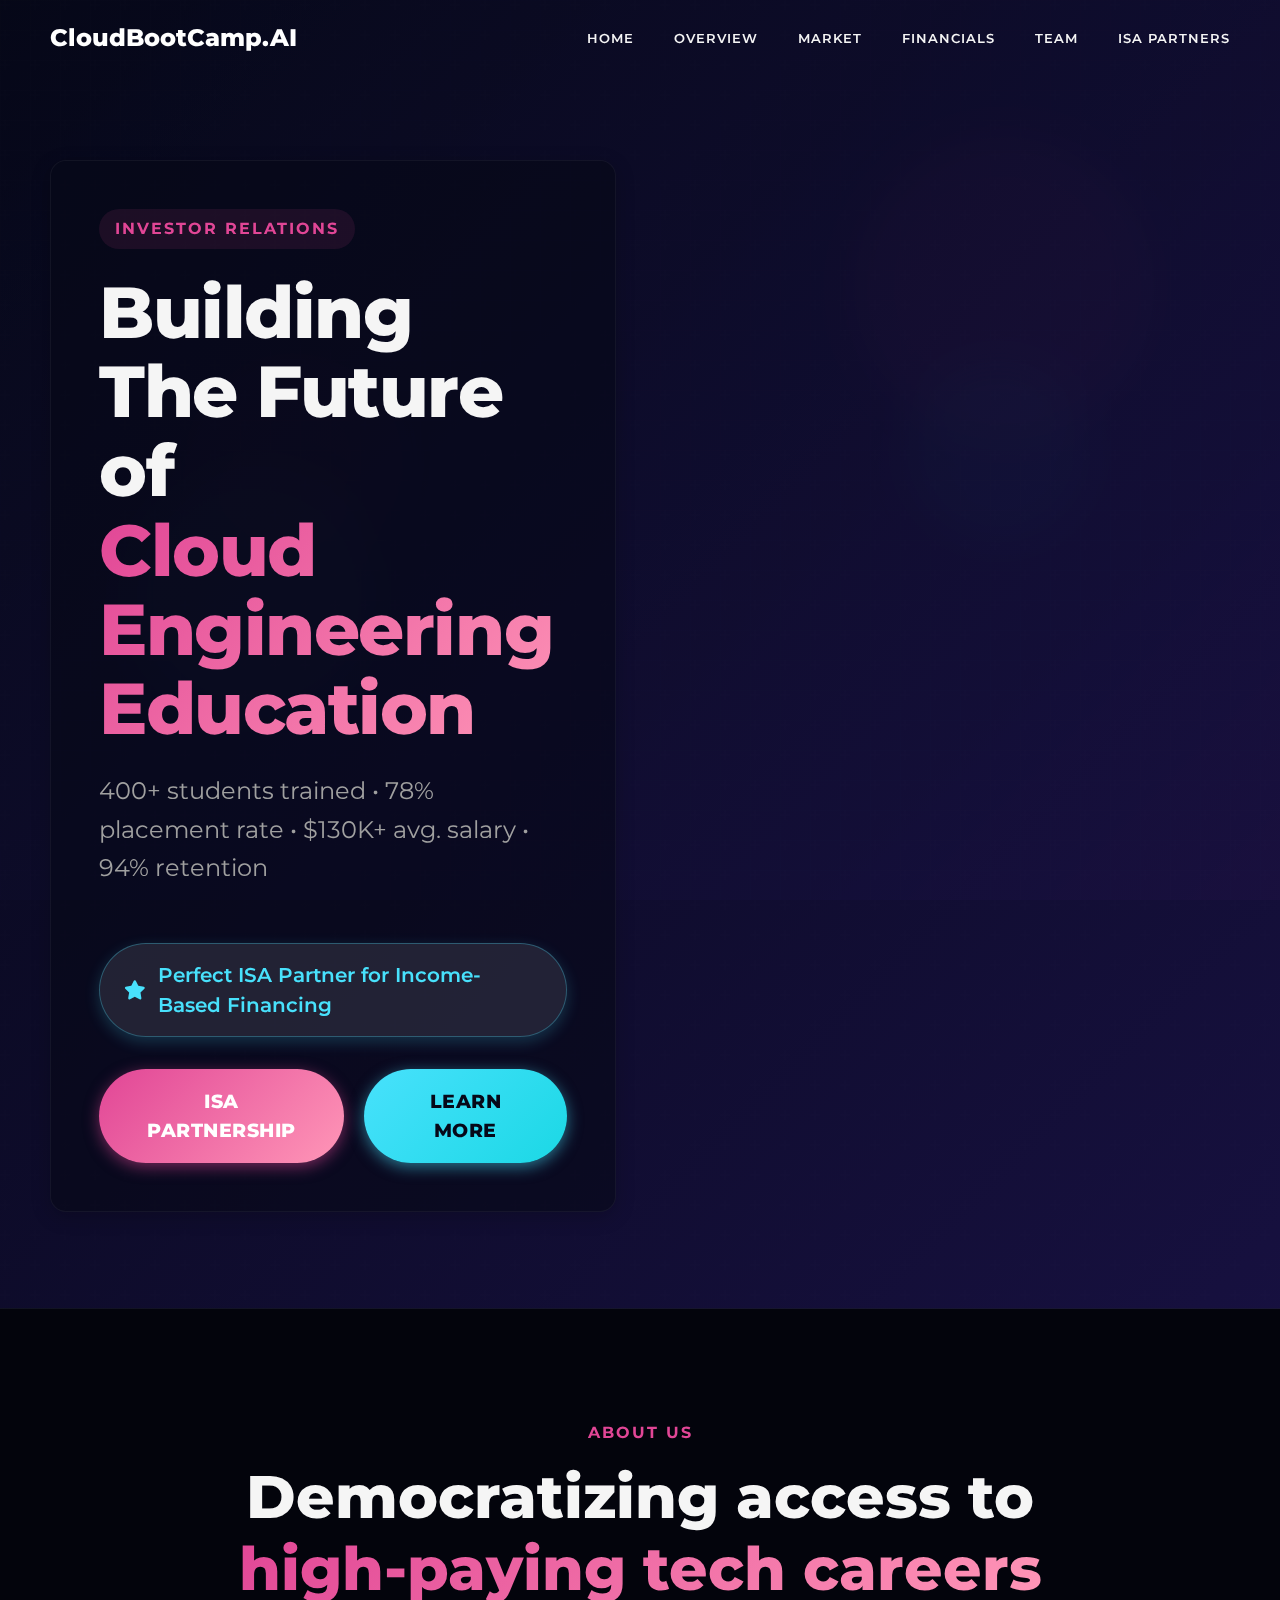
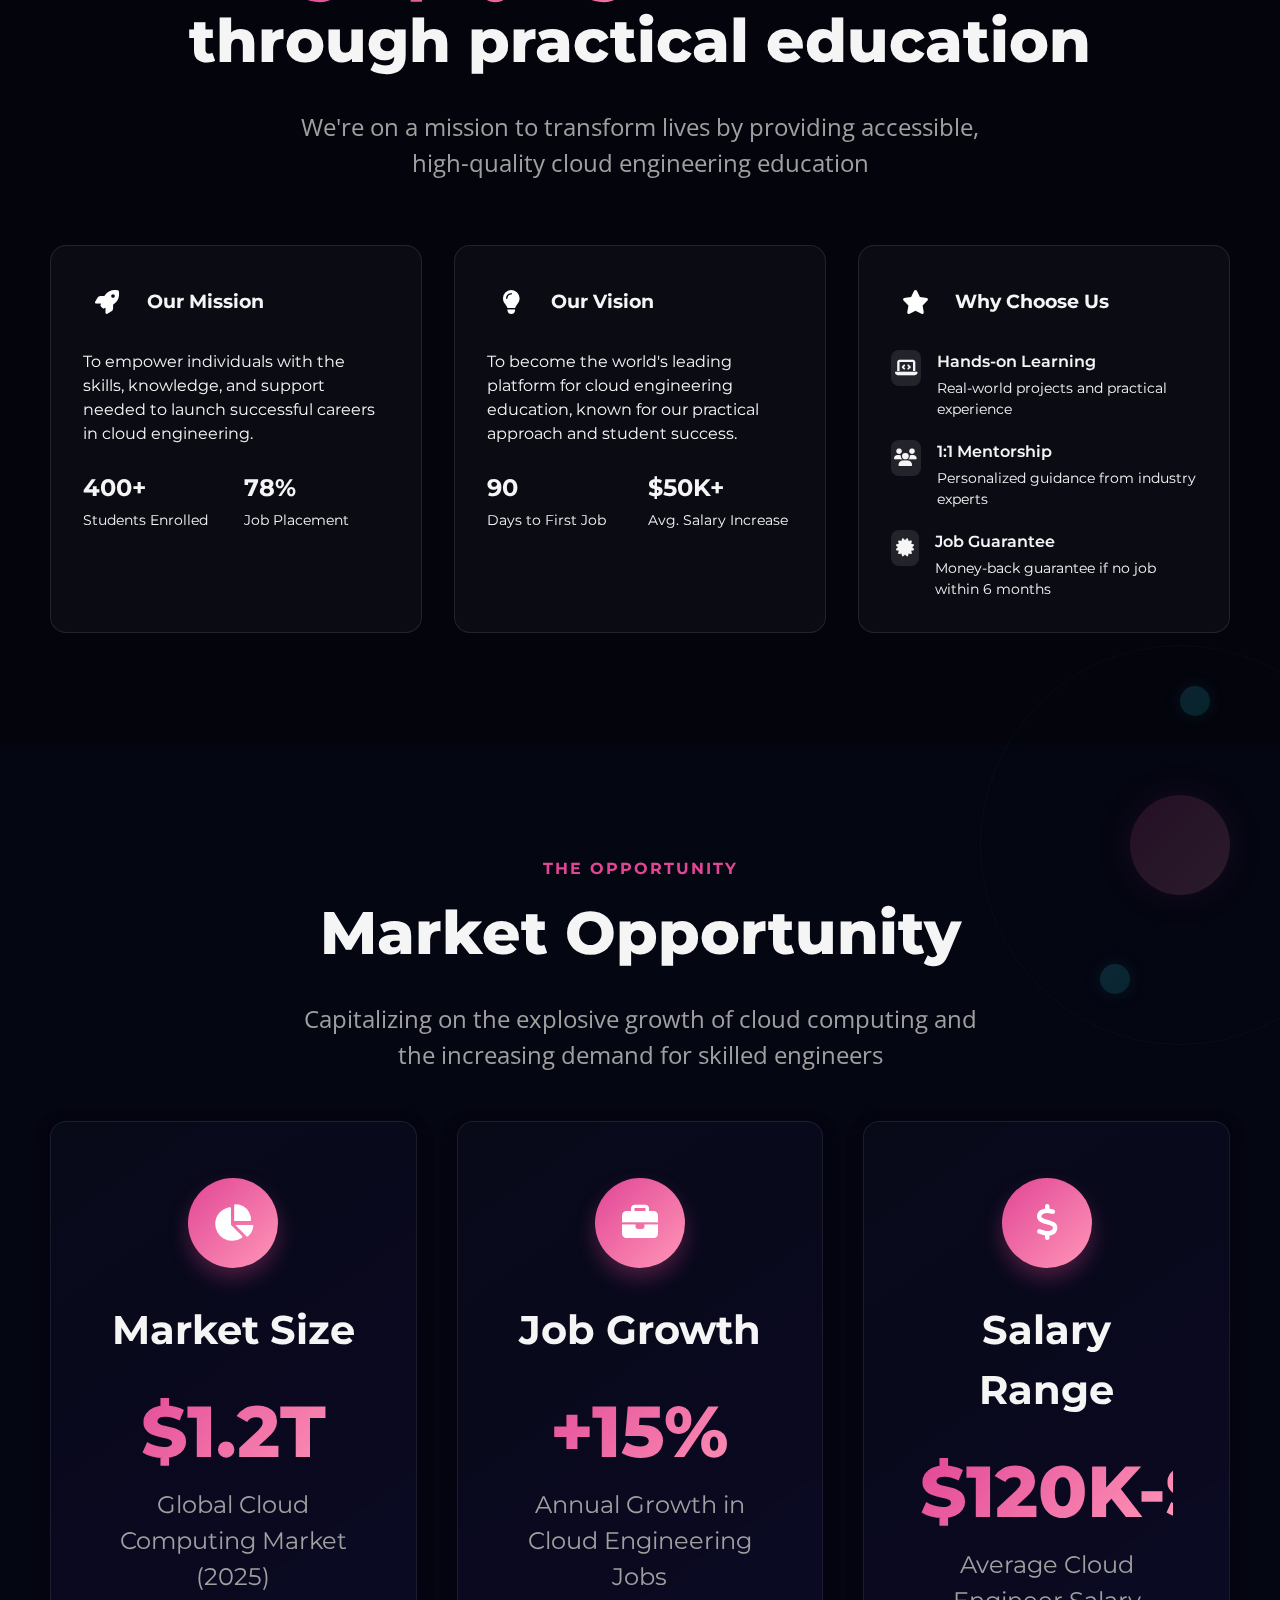
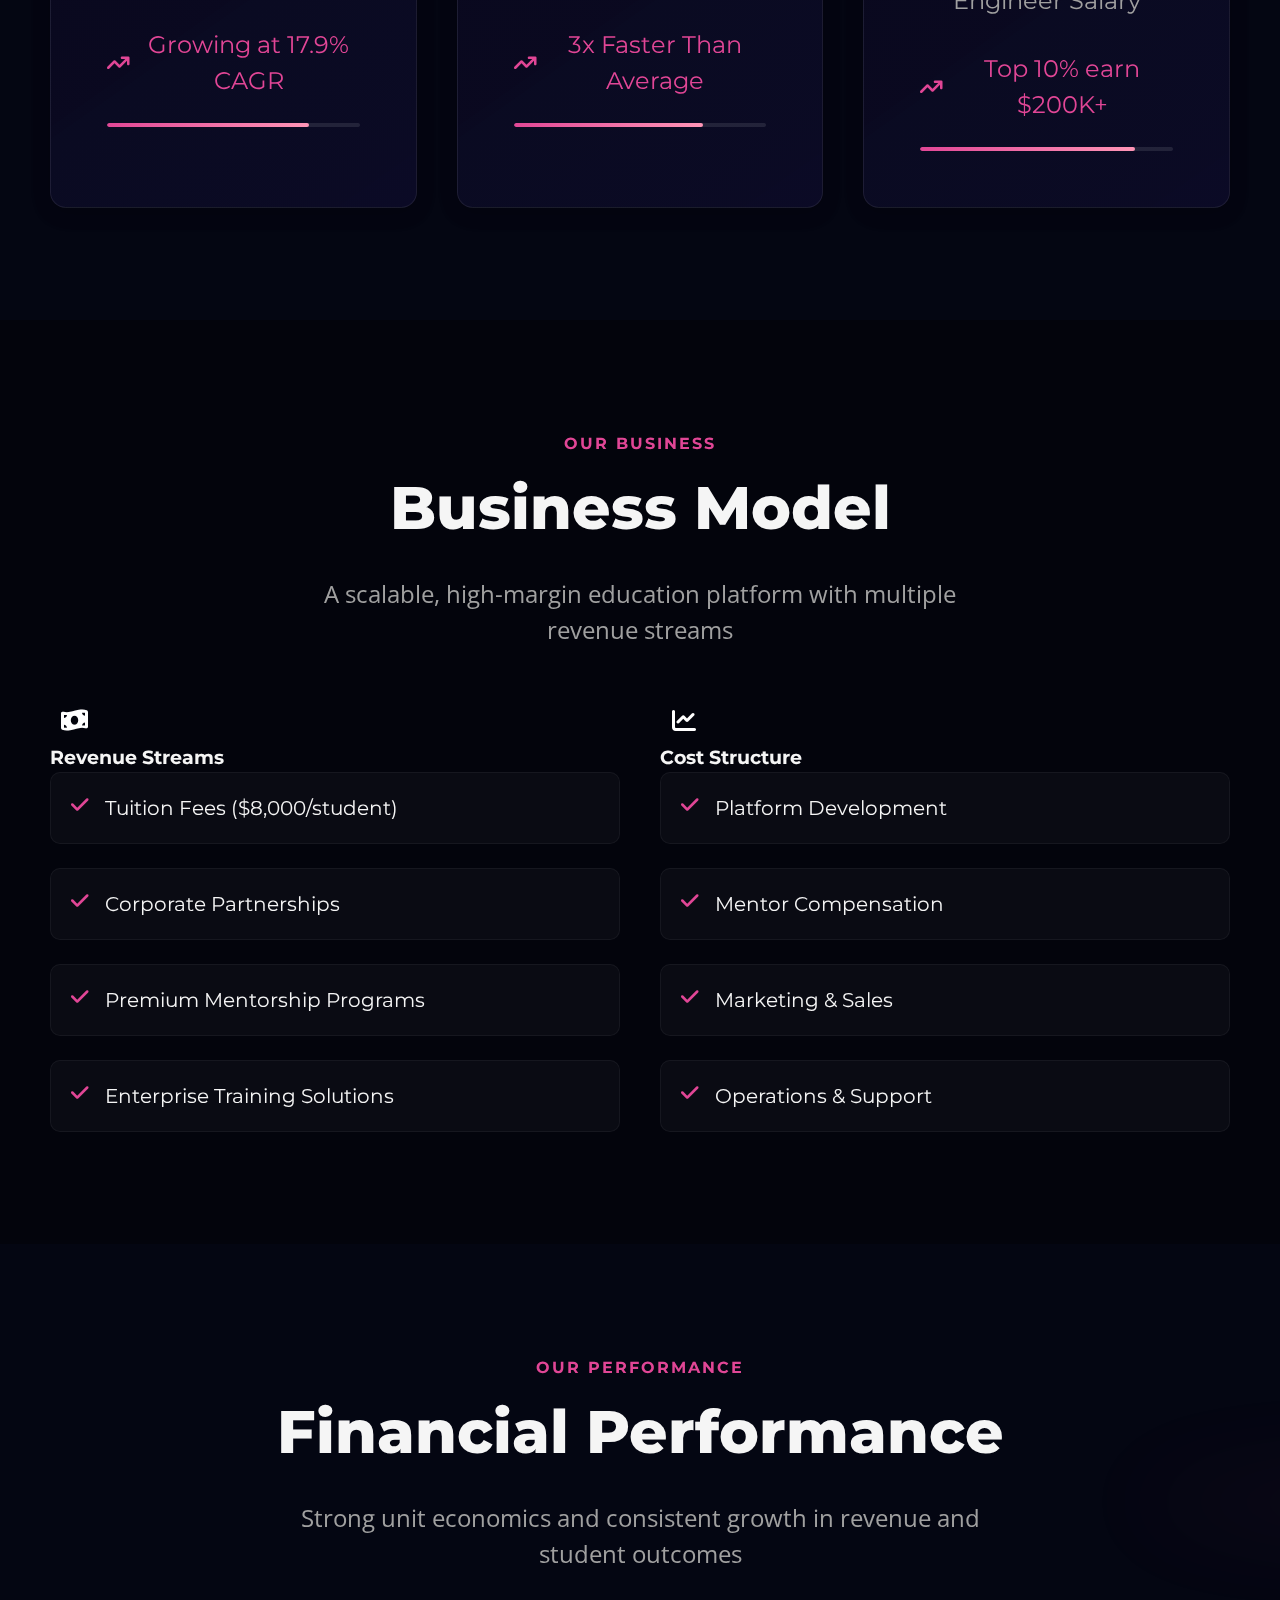
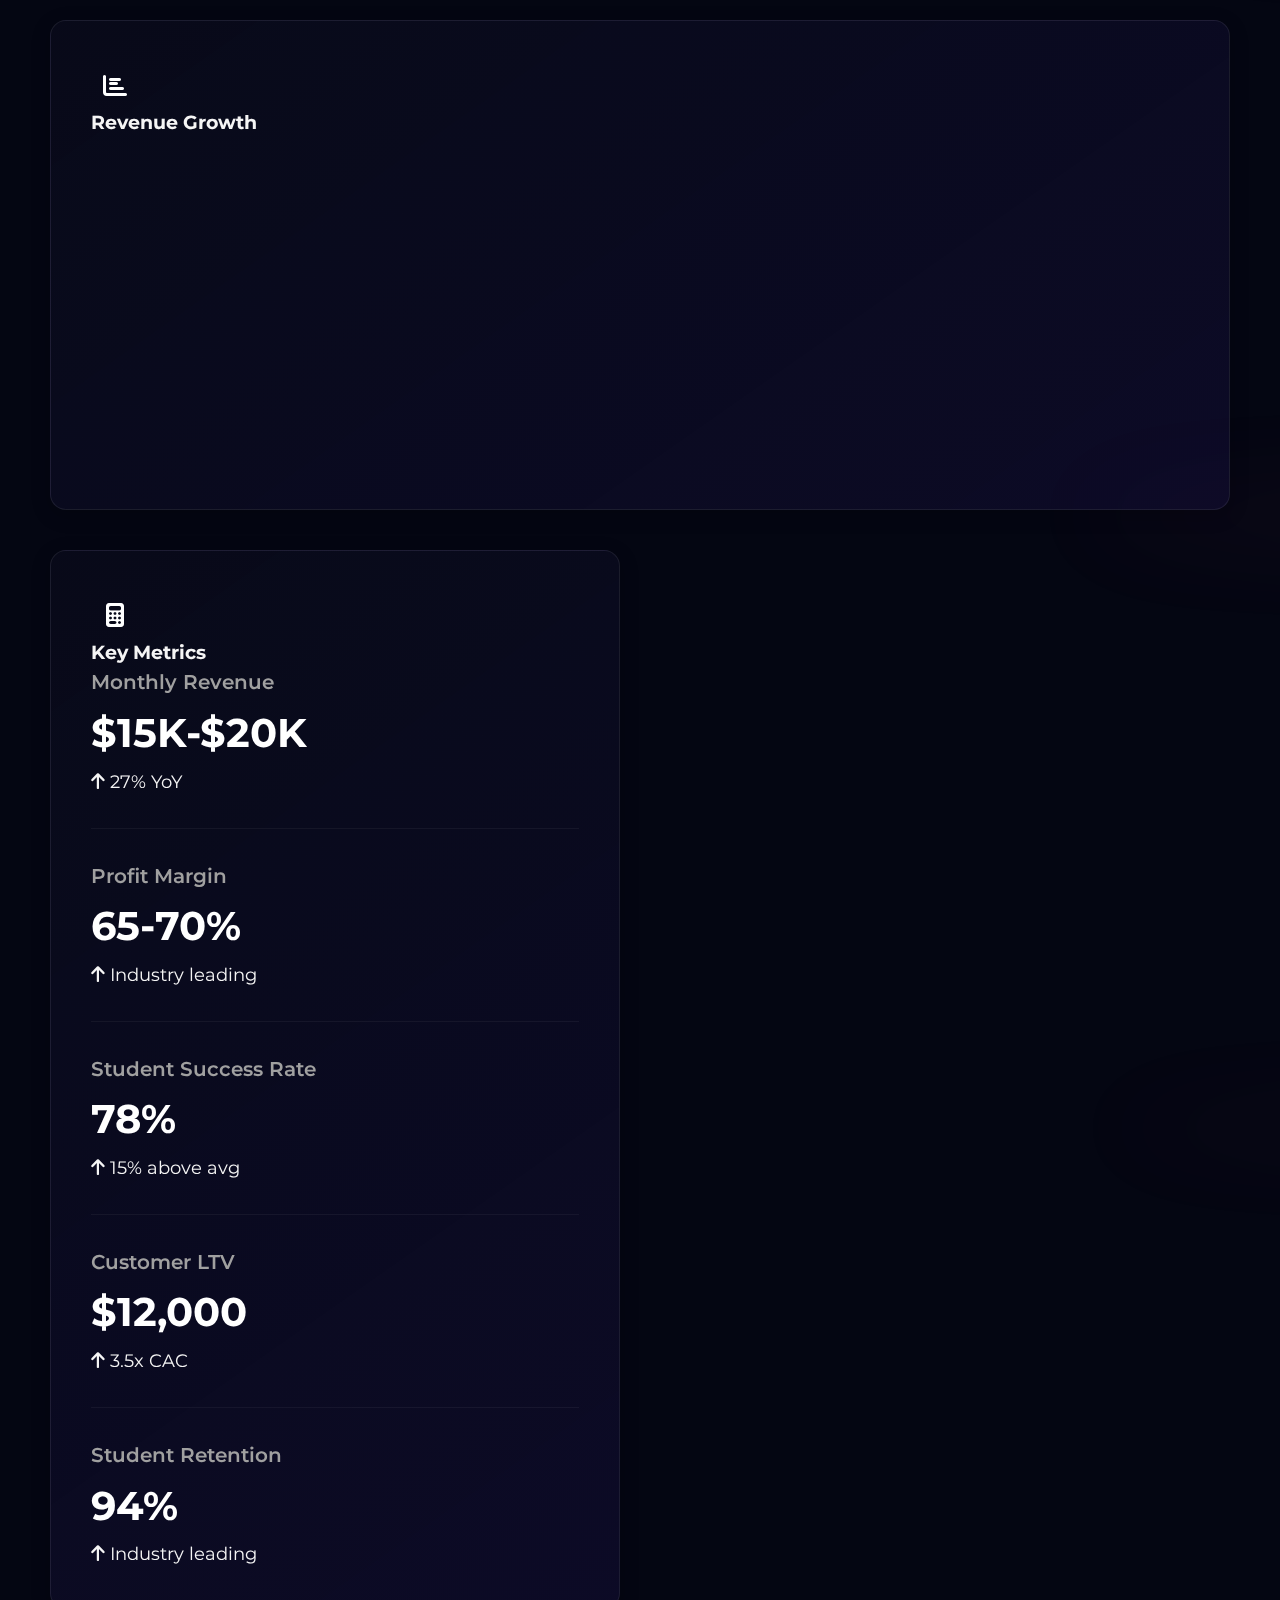
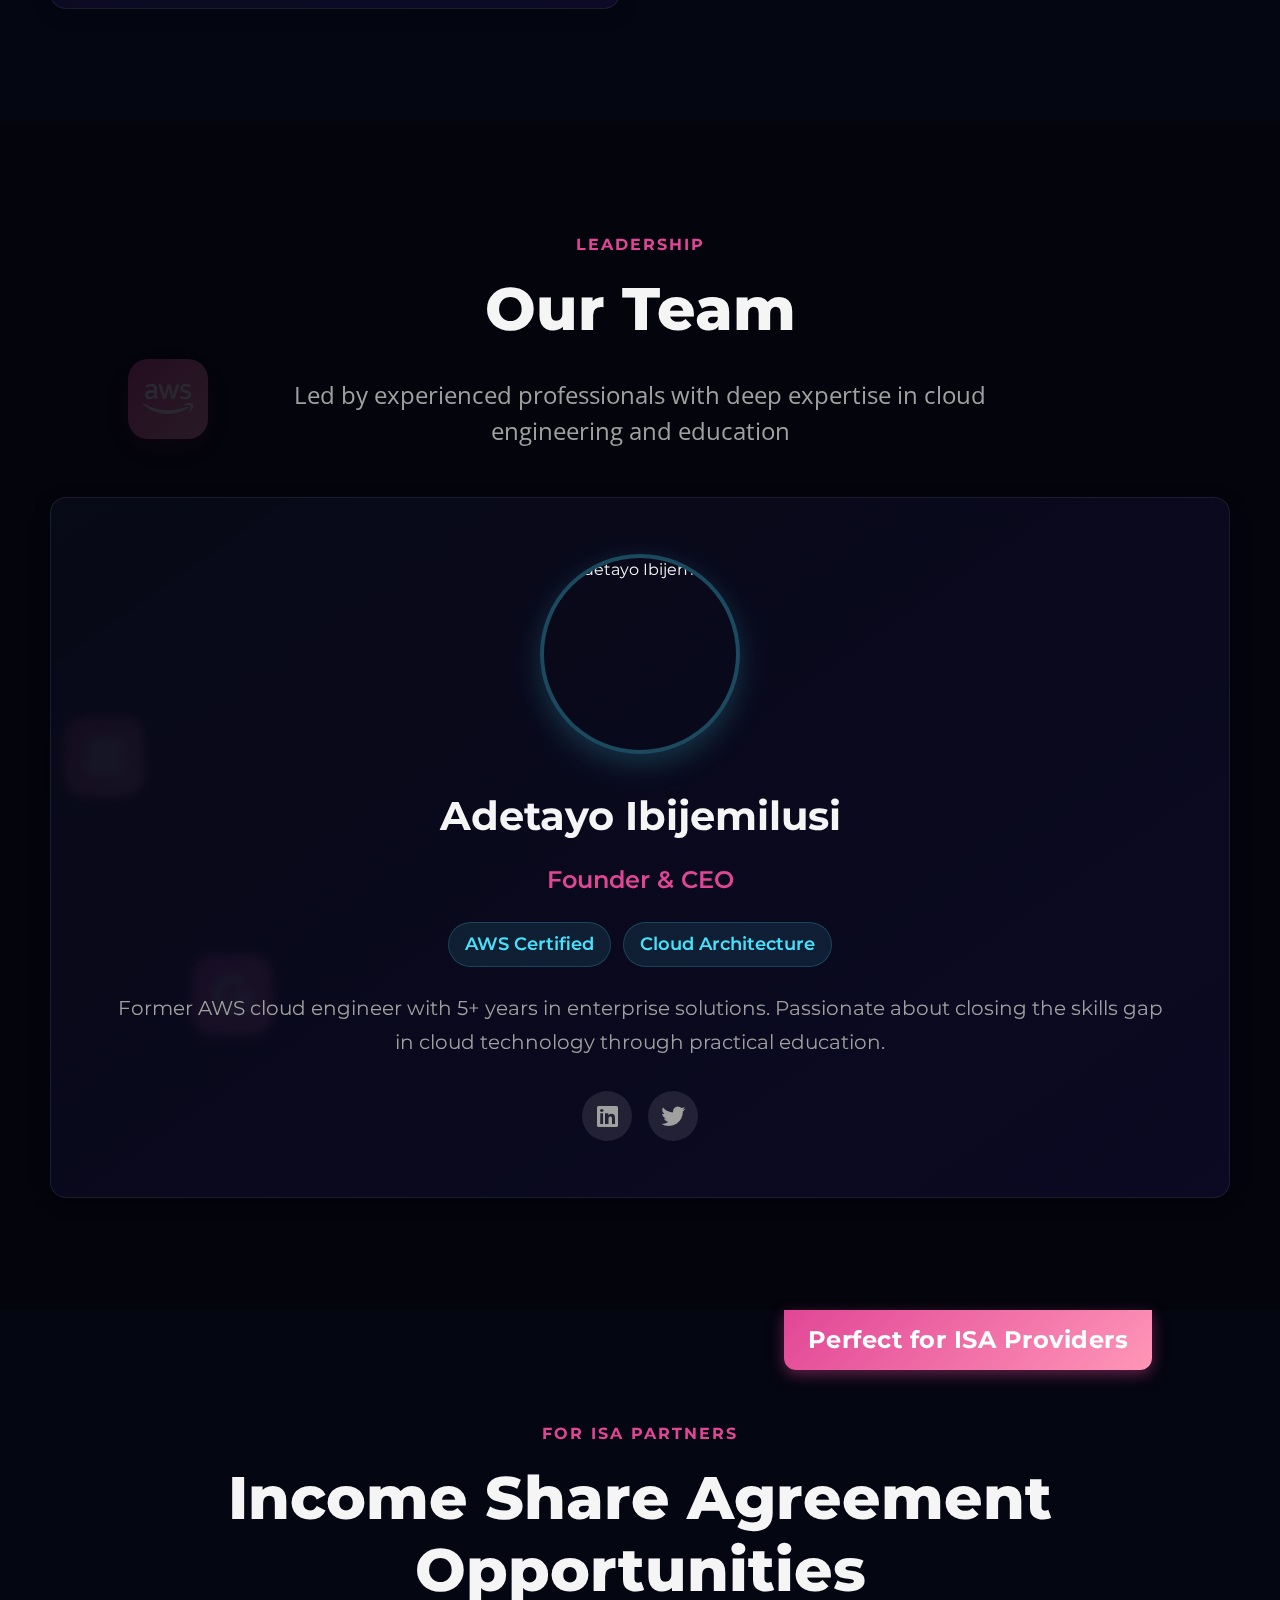
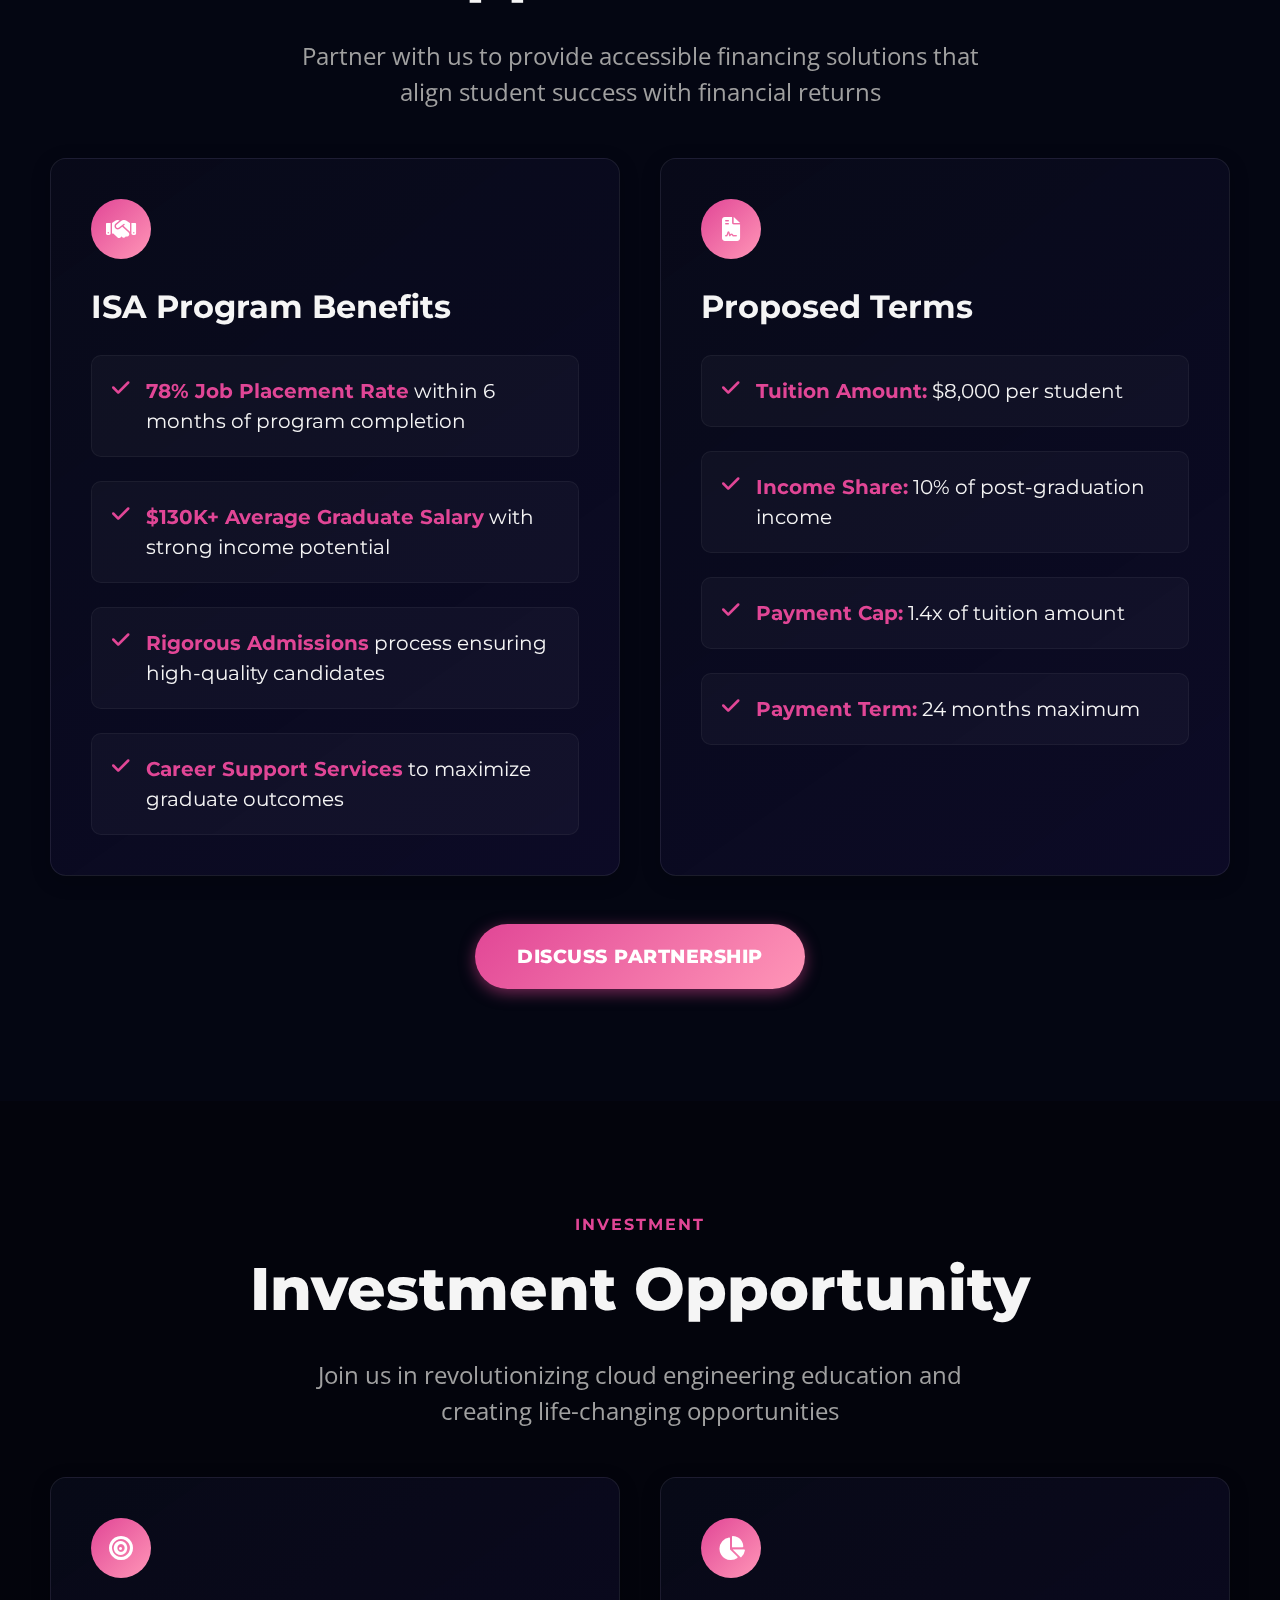
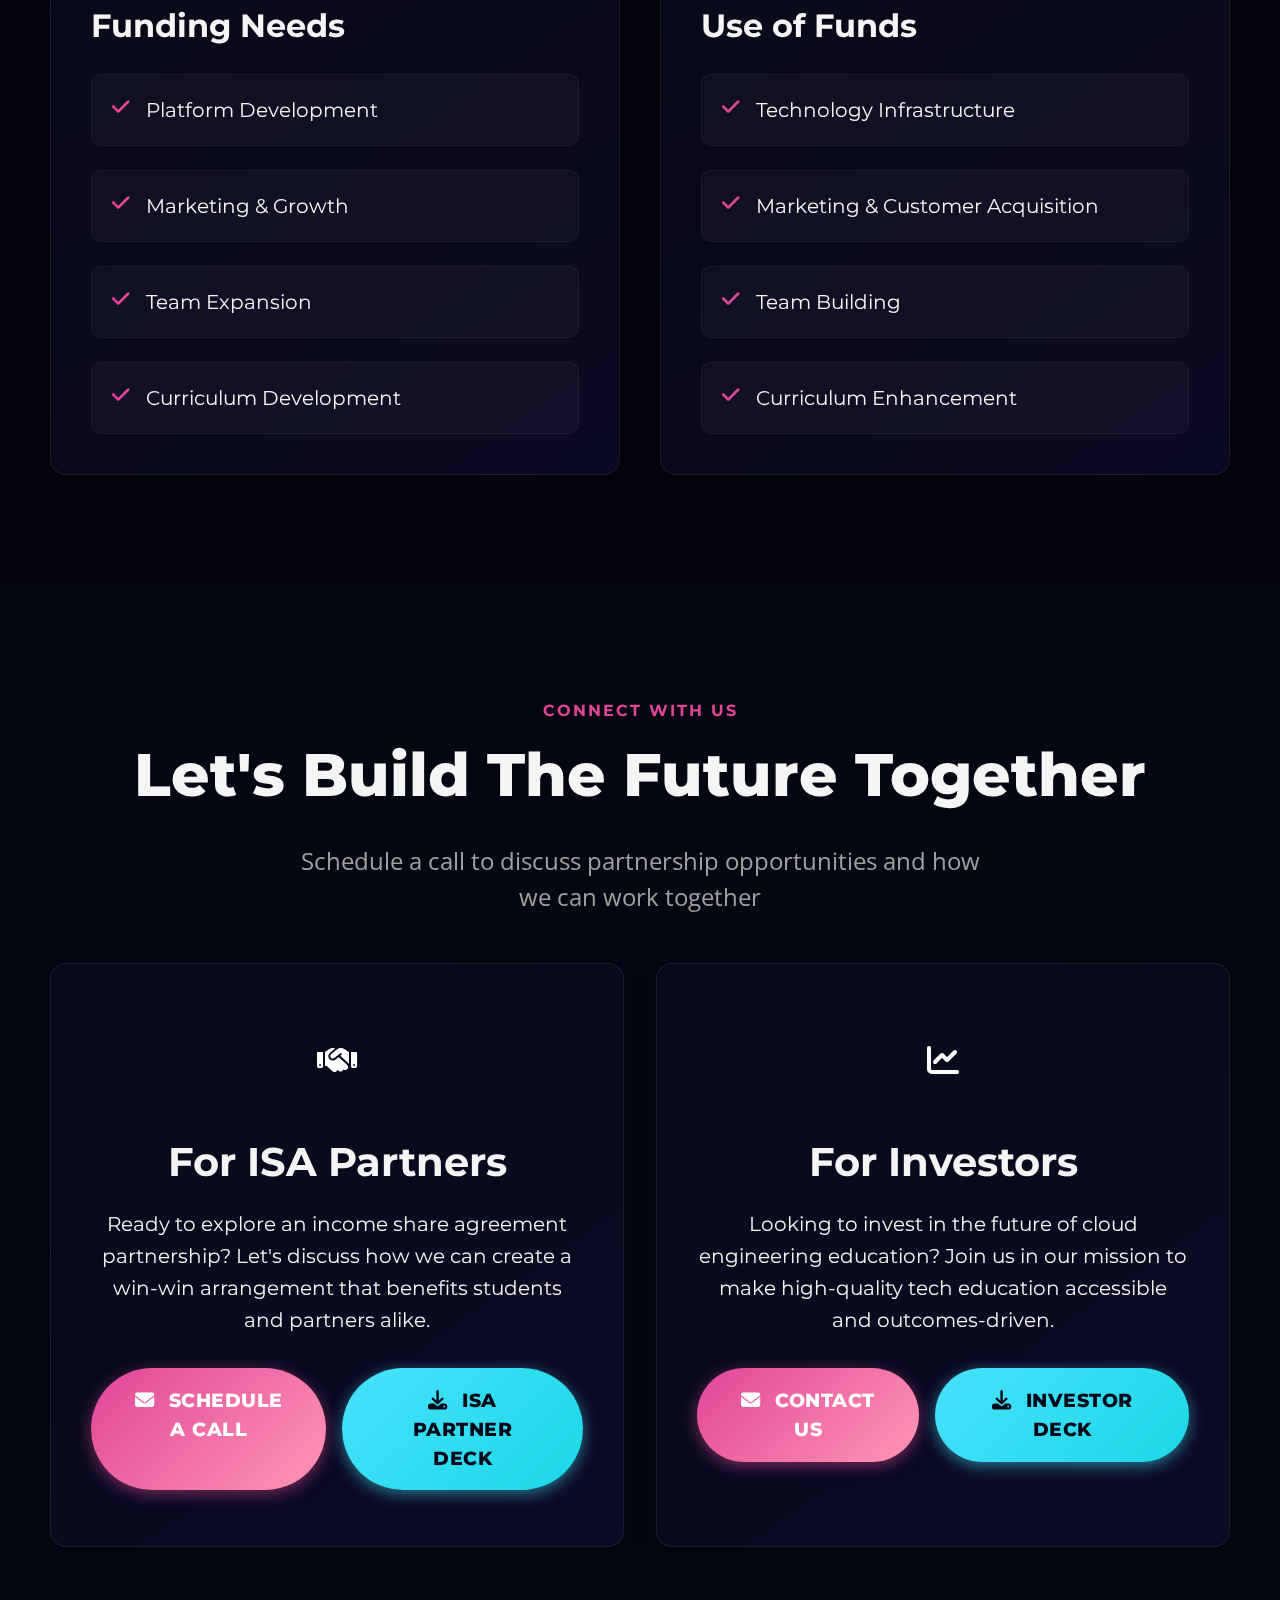
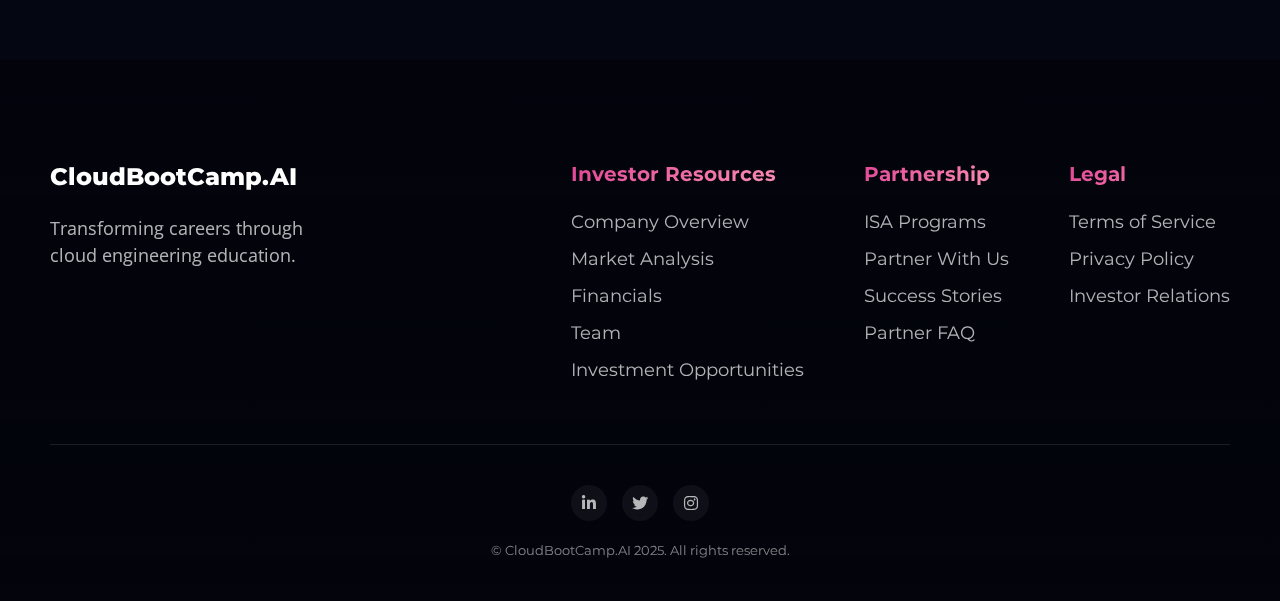
==== commit 6b72bf93: "test" ====
--- a/investors.html
+++ b/investors.html
@@ -97,67 +97,88 @@
                 </p>
             </div>
 
-            <div class="steps-container">
-                <div class="step">
-                    <div class="step-number">01</div>
-                    <div class="step-content">
-                        <h3>No Certs or Degrees Needed</h3>
-                        <p>Learn only what companies actually use, focusing on practical skills that get you hired, not theoretical knowledge.</p>
-                    </div>
-                </div>
-
-                <div class="step">
-                    <div class="step-number">02</div>
-                    <div class="step-content">
-                        <h3>Hands-On AWS Projects</h3>
-                        <p>Build real-world systems for your resume that demonstrate your skills and give you confidence in technical interviews.</p>
-                    </div>
-                </div>
-
-                <div class="step">
-                    <div class="step-number">03</div>
-                    <div class="step-content">
-                        <h3>Mentorship + Accountability</h3>
-                        <p>Never feel stuck or lost again with our proven system that includes 1-on-1 guidance and community support.</p>
-                    </div>
-                </div>
-            </div>
-
-            <div class="results-grid">
-                <div class="result-item">
-                    <div class="result-content">
-                        <h3>400+ Students Enrolled</h3>
-                        <p>Land $130K+ Roles</p>
-                        <div class="result-info">
-                            <p>Get recruiters reaching out to you</p>
+            <div class="overview-grid">
+                <div class="overview-card">
+                    <div class="card-header">
+                        <div class="card-icon">
+                            <i class="fas fa-rocket"></i>
                         </div>
-                        <img src="cloud-engineers.jpg" alt="Cloud Engineers" />
-                    </div>
-                </div>
-
-                <div class="result-item">
-                    <div class="result-content">
-                        <div class="result-earnings">
-                            <span class="before">$90K</span>
-                            <span class="arrow">→</span>
-                            <span class="after">$140K</span>
+                        <h3>Our Mission</h3>
+                    </div>
+                    <div class="card-content">
+                        <p>To empower individuals with the skills, knowledge, and support needed to launch successful careers in cloud engineering.</p>
+                        <div class="card-metrics">
+                            <li>
+                                <div class="metric">400+</div>
+                                <div class="label">Students Enrolled</div>
+                            </li>
+                            <li>
+                                <div class="metric">78%</div>
+                                <div class="label">Job Placement</div>
+                            </li>
                         </div>
-                        <div class="result-info">
-                            <h3>Salary Boost</h3>
-                            <p>Significant income increase</p>
+                    </div>
+                </div>
+
+                <div class="overview-card">
+                    <div class="card-header">
+                        <div class="card-icon">
+                            <i class="fas fa-lightbulb"></i>
                         </div>
-                        <img src="salary-growth.jpg" alt="Salary Growth" />
-                    </div>
-                </div>
-
-                <div class="result-item">
-                    <div class="result-content">
-                        <h3>100s of Job Offers Secured</h3>
-                        <div class="result-info">
-                            <h3>Career Acceleration</h3>
-                            <p>Fast-track your success</p>
+                        <h3>Our Vision</h3>
+                    </div>
+                    <div class="card-content">
+                        <p>To become the world's leading platform for cloud engineering education, known for our practical approach and student success.</p>
+                        <div class="card-metrics">
+                            <li>
+                                <div class="metric">90</div>
+                                <div class="label">Days to First Job</div>
+                            </li>
+                            <li>
+                                <div class="metric">$50K+</div>
+                                <div class="label">Avg. Salary Increase</div>
+                            </li>
                         </div>
-                        <img src="job-offers.jpg" alt="Job Offers" />
+                    </div>
+                </div>
+
+                <div class="overview-card">
+                    <div class="card-header">
+                        <div class="card-icon">
+                            <i class="fas fa-star"></i>
+                        </div>
+                        <h3>Why Choose Us</h3>
+                    </div>
+                    <div class="card-content">
+                        <div class="differentiator-list">
+                            <div class="differentiator-item">
+                                <div class="differentiator-icon">
+                                    <i class="fas fa-laptop-code"></i>
+                                </div>
+                                <div class="differentiator-info">
+                                    <h4>Hands-on Learning</h4>
+                                    <p>Real-world projects and practical experience</p>
+                                </div>
+                            </div>
+                            <div class="differentiator-item">
+                                <div class="differentiator-icon">
+                                    <i class="fas fa-users"></i>
+                                </div>
+                                <div class="differentiator-info">
+                                    <h4>1:1 Mentorship</h4>
+                                    <p>Personalized guidance from industry experts</p>
+                                </div>
+                            </div>
+                            <div class="differentiator-item">
+                                <div class="differentiator-icon">
+                                    <i class="fas fa-certificate"></i>
+                                </div>
+                                <div class="differentiator-info">
+                                    <h4>Job Guarantee</h4>
+                                    <p>Money-back guarantee if no job within 6 months</p>
+                                </div>
+                            </div>
+                        </div>
                     </div>
                 </div>
             </div>
--- a/styles.css
+++ b/styles.css
@@ -1329,101 +1329,127 @@
 }
 
 /* Overview Cards */
+.overview-grid {
+    display: grid;
+    grid-template-columns: repeat(3, 1fr);
+    gap: 2rem;
+    margin-top: 4rem;
+}
+
 .overview-card {
-    background: linear-gradient(145deg, rgba(10, 12, 28, 0.7), rgba(25, 18, 69, 0.4));
-    border-radius: var(--radius-lg);
-    padding: 3rem;
-    transition: all var(--transition-medium);
-    border: 1px solid rgba(255, 255, 255, 0.08);
-    box-shadow: var(--shadow-md);
-    backdrop-filter: blur(5px);
+    background: rgba(255, 255, 255, 0.03);
+    border: 1px solid rgba(255, 255, 255, 0.1);
+    border-radius: 1rem;
+    padding: 2rem;
+    transition: transform 0.3s ease, box-shadow 0.3s ease;
 }
 
 .overview-card:hover {
-    transform: translateY(-8px);
-    box-shadow: var(--shadow-lg);
-    border: 1px solid rgba(225, 70, 150, 0.3);
-}
-
-.overview-card .card-header {
-    margin-bottom: 2rem;
-}
-
-.overview-card h3 {
-    font-size: var(--text-3xl);
-    font-weight: 800;
+    transform: translateY(-5px);
+    box-shadow: 0 10px 30px rgba(0, 0, 0, 0.2);
+}
+
+.card-header {
+    display: flex;
+    align-items: center;
+    gap: 1rem;
     margin-bottom: 1.5rem;
 }
 
-.overview-card p {
-    font-size: var(--text-xl);
-    line-height: 1.7;
-    margin-bottom: 2rem;
+.card-icon {
+    width: 48px;
+    height: 48px;
+    border-radius: 12px;
+    background: linear-gradient(135deg, var(--primary-color), var(--accent-color));
+    display: flex;
+    align-items: center;
+    justify-content: center;
+}
+
+.card-icon i {
+    font-size: 24px;
+    color: white;
+}
+
+.card-content {
+    color: var(--text-color);
 }
 
 .card-metrics {
     display: grid;
     grid-template-columns: repeat(2, 1fr);
-    gap: 1.5rem;
-    margin-top: 2rem;
-}
-
-.card-metrics li {
-    text-align: center;
+    gap: 1rem;
+    margin-top: 1.5rem;
+    list-style: none;
+    padding: 0;
 }
 
 .card-metrics .metric {
-    font-size: var(--text-4xl);
-    font-weight: 800;
-    background: var(--gradient-primary);
-    -webkit-background-clip: text;
-    background-clip: text;
-    -webkit-text-fill-color: transparent;
-    margin-bottom: 1rem;
+    font-size: 1.5rem;
+    font-weight: 700;
+    color: var(--primary-color);
+    margin-bottom: 0.25rem;
 }
 
 .card-metrics .label {
-    font-size: var(--text-base);
-    color: var(--gray-light);
-    text-transform: uppercase;
-    letter-spacing: 1px;
+    font-size: 0.875rem;
+    color: var(--text-muted);
 }
 
 .differentiator-list {
     display: flex;
     flex-direction: column;
-    gap: 1.5rem;
+    gap: 1.25rem;
 }
 
 .differentiator-item {
     display: flex;
     align-items: flex-start;
-    gap: 1.5rem;
+    gap: 1rem;
 }
 
 .differentiator-icon {
-    width: 60px;
-    height: 60px;
-    background: var(--gradient-primary);
-    border-radius: 12px;
+    width: 36px;
+    height: 36px;
+    border-radius: 8px;
+    background: rgba(255, 255, 255, 0.1);
     display: flex;
     align-items: center;
     justify-content: center;
-    flex-shrink: 0;
 }
 
 .differentiator-icon i {
-    font-size: 1.75rem;
-    color: white;
+    font-size: 18px;
+    color: var(--primary-color);
 }
 
 .differentiator-info h4 {
-    font-size: var(--text-2xl);
-    margin-bottom: 0.75rem;
+    font-size: 1rem;
+    font-weight: 600;
+    margin: 0 0 0.25rem;
+    color: var(--text-color);
 }
 
 .differentiator-info p {
-    font-size: var(--text-lg);
+    font-size: 0.875rem;
+    color: var(--text-muted);
+    margin: 0;
+}
+
+@media (max-width: 1024px) {
+    .overview-grid {
+        grid-template-columns: repeat(2, 1fr);
+    }
+}
+
+@media (max-width: 768px) {
+    .overview-grid {
+        grid-template-columns: 1fr;
+    }
+    
+    .card-metrics {
+        grid-template-columns: repeat(2, 1fr);
+    }
 }
 
 /* Grid Layouts */
@@ -1432,13 +1458,6 @@
     grid-template-columns: repeat(auto-fit, minmax(280px, 1fr));
     gap: 1.5rem;
     margin: 0;
-}
-
-.overview-grid {
-    display: grid;
-    grid-template-columns: repeat(3, 1fr);
-    gap: 2.5rem;
-    margin-top: 3rem;
 }
 
 .market-grid {
